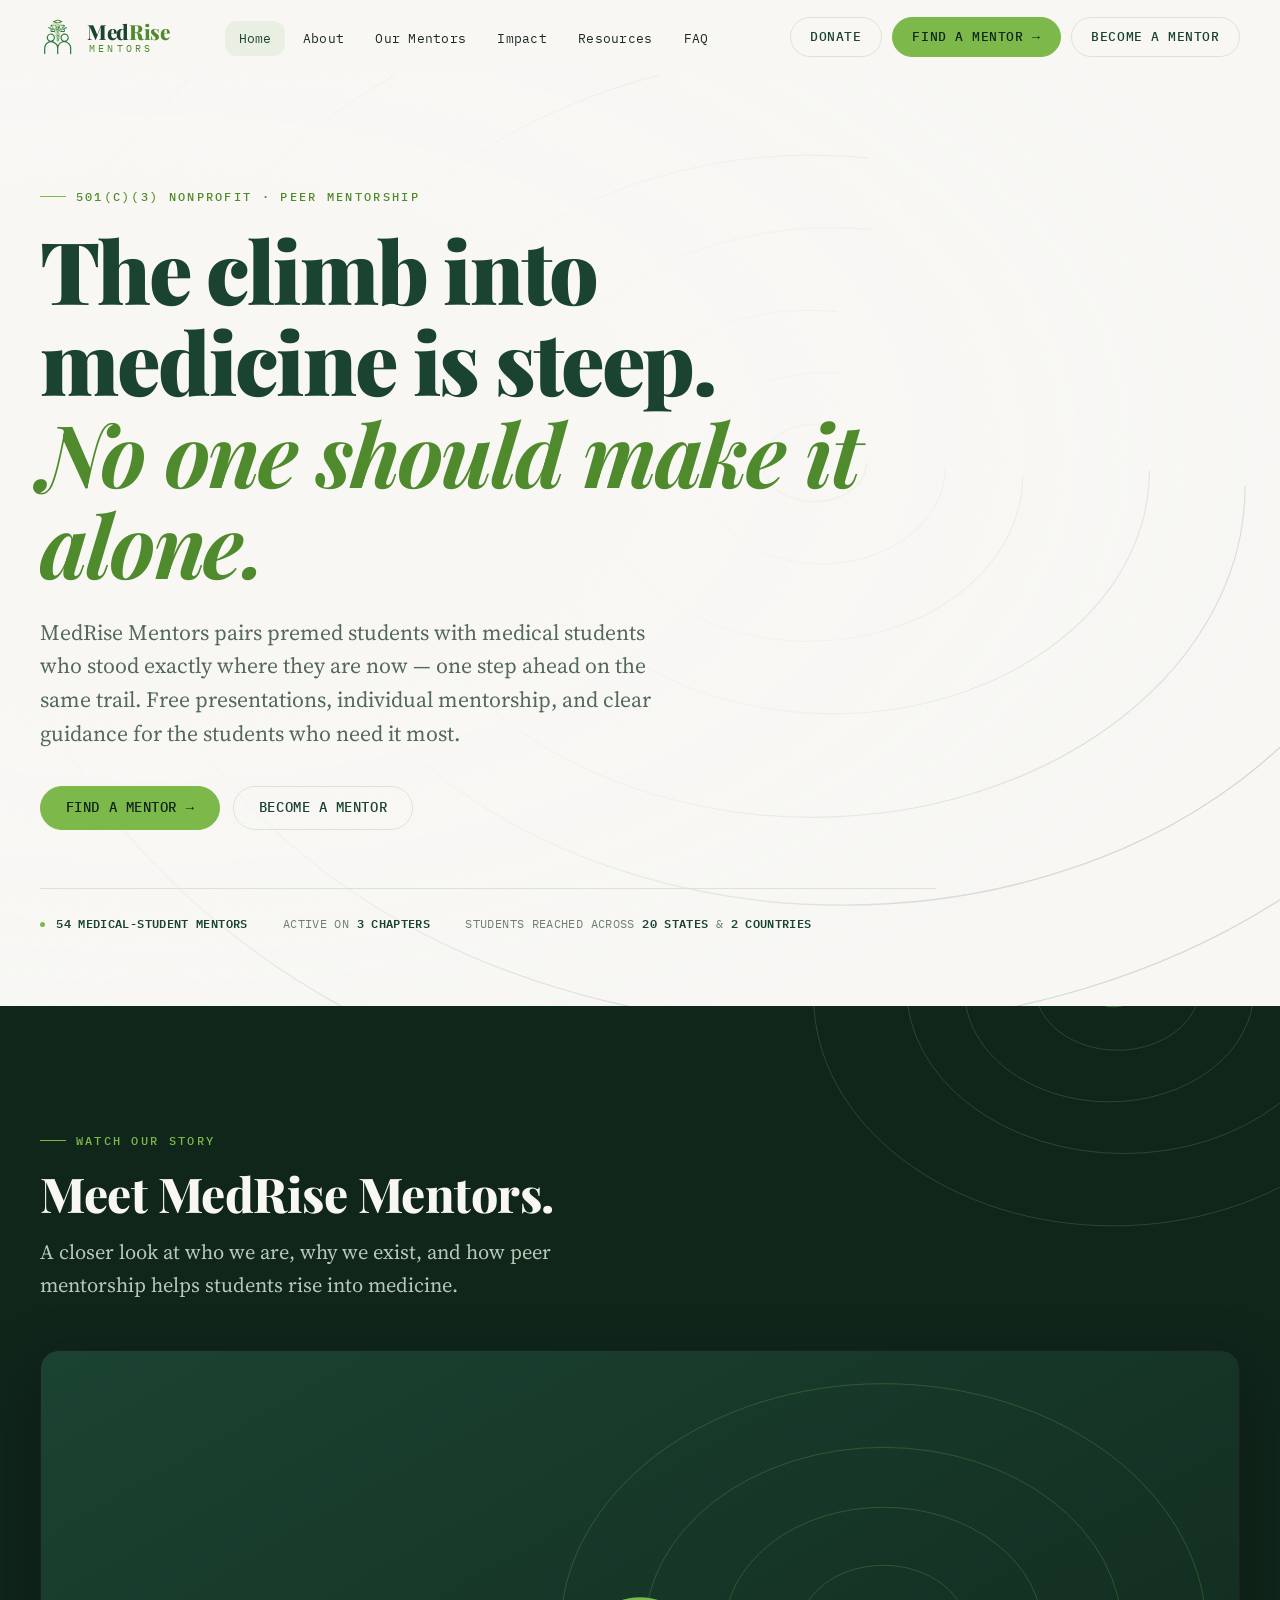
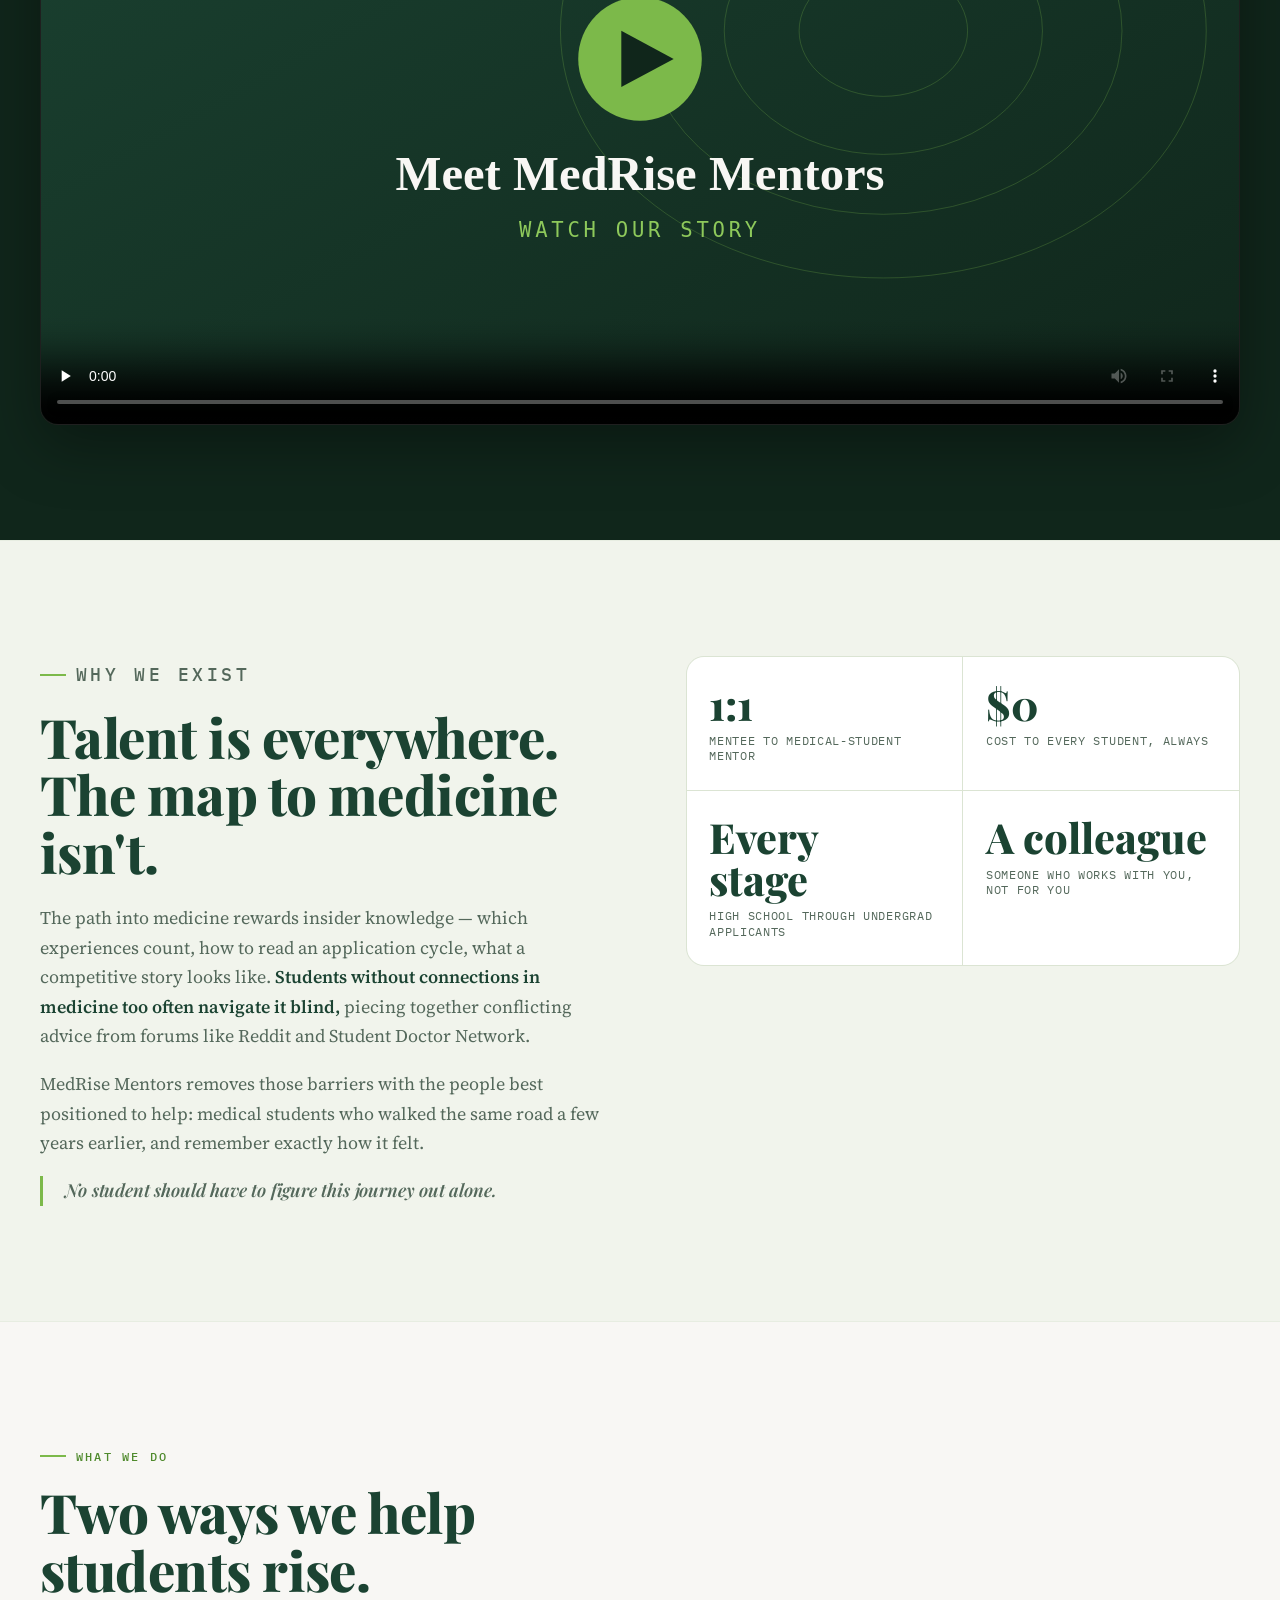
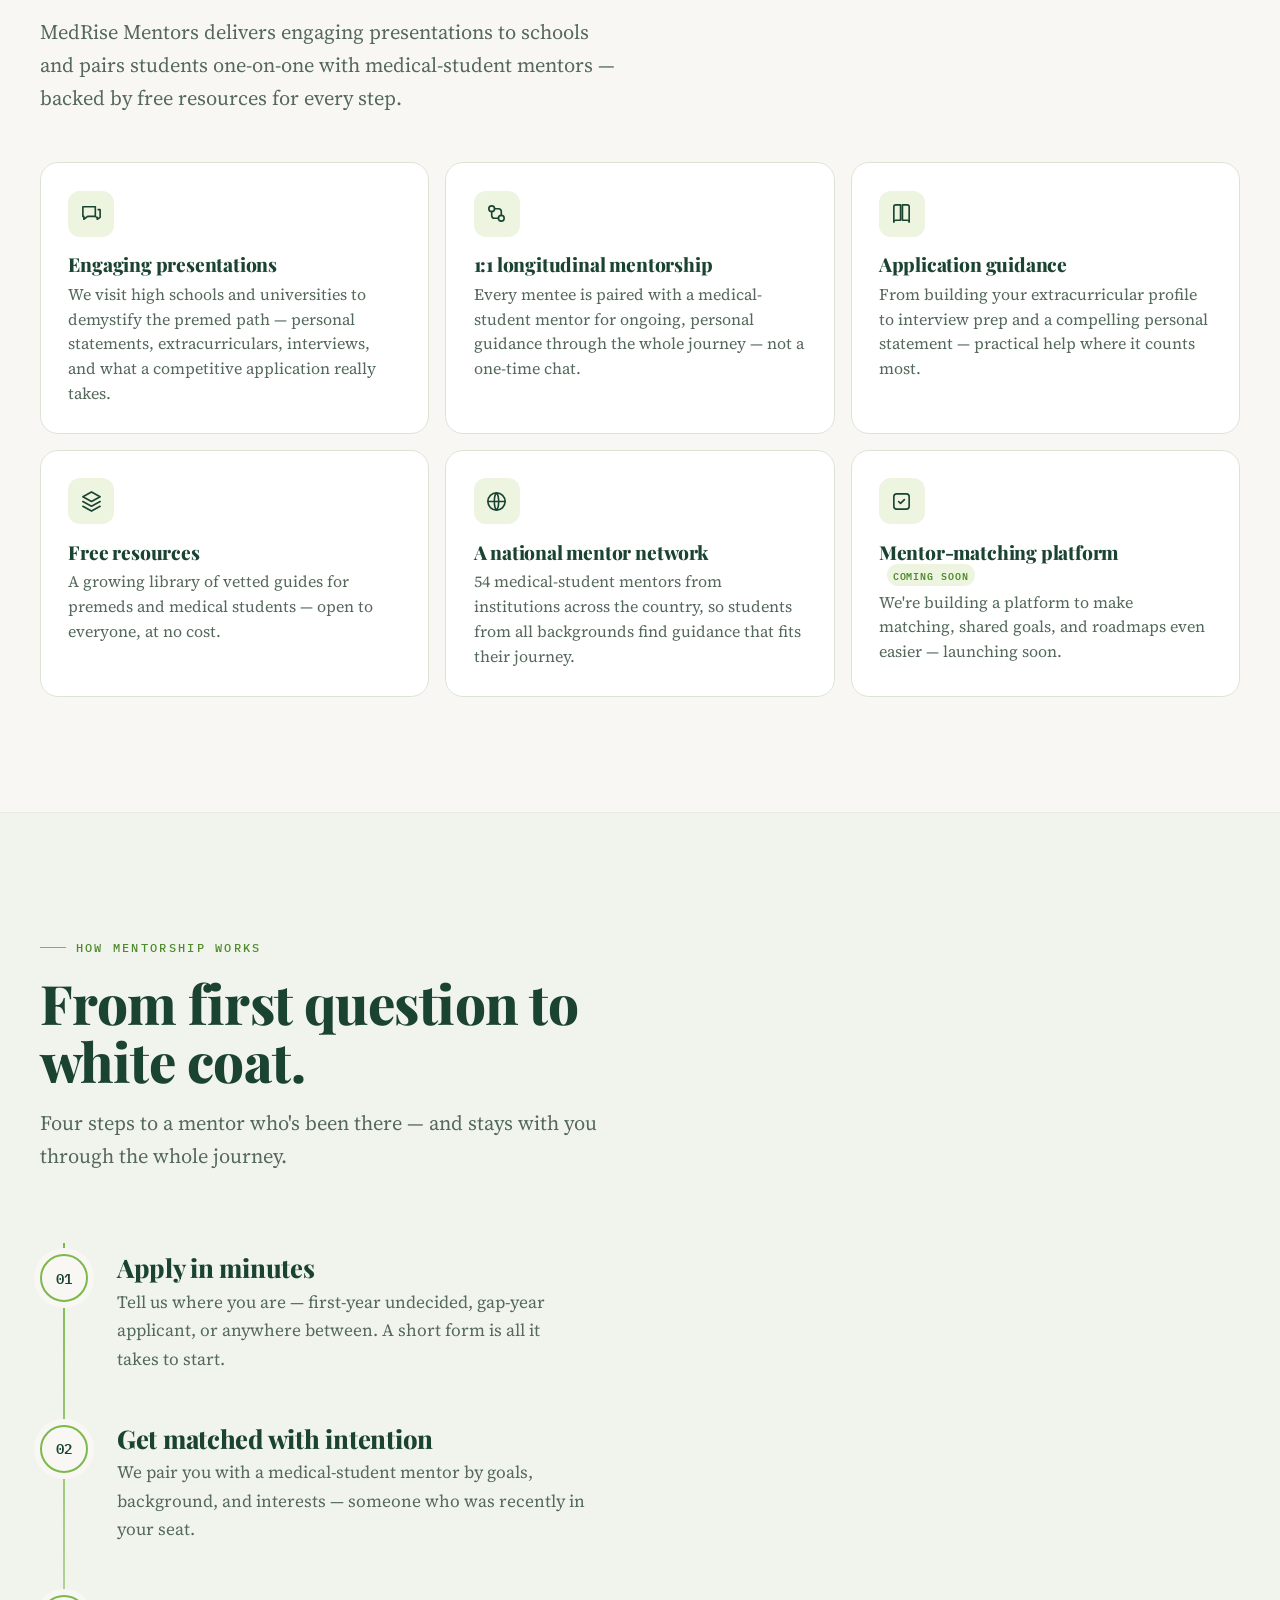
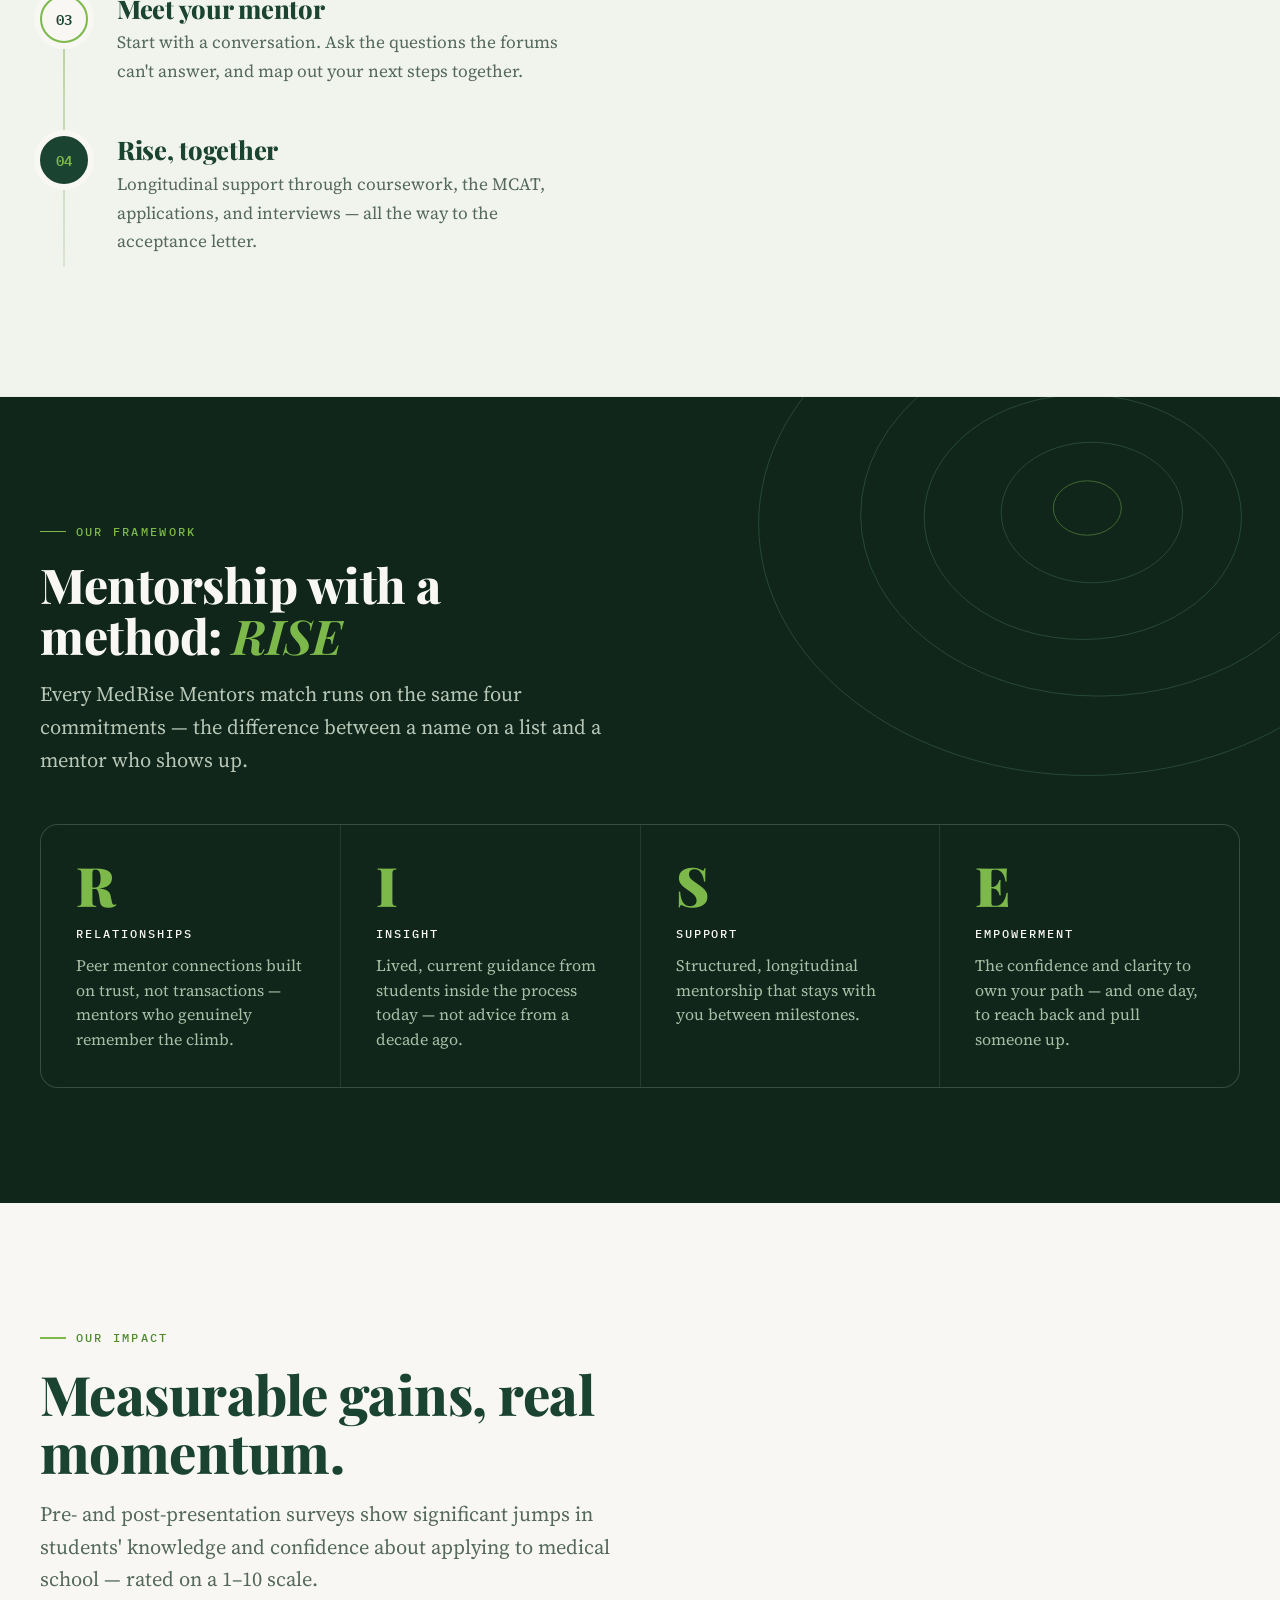
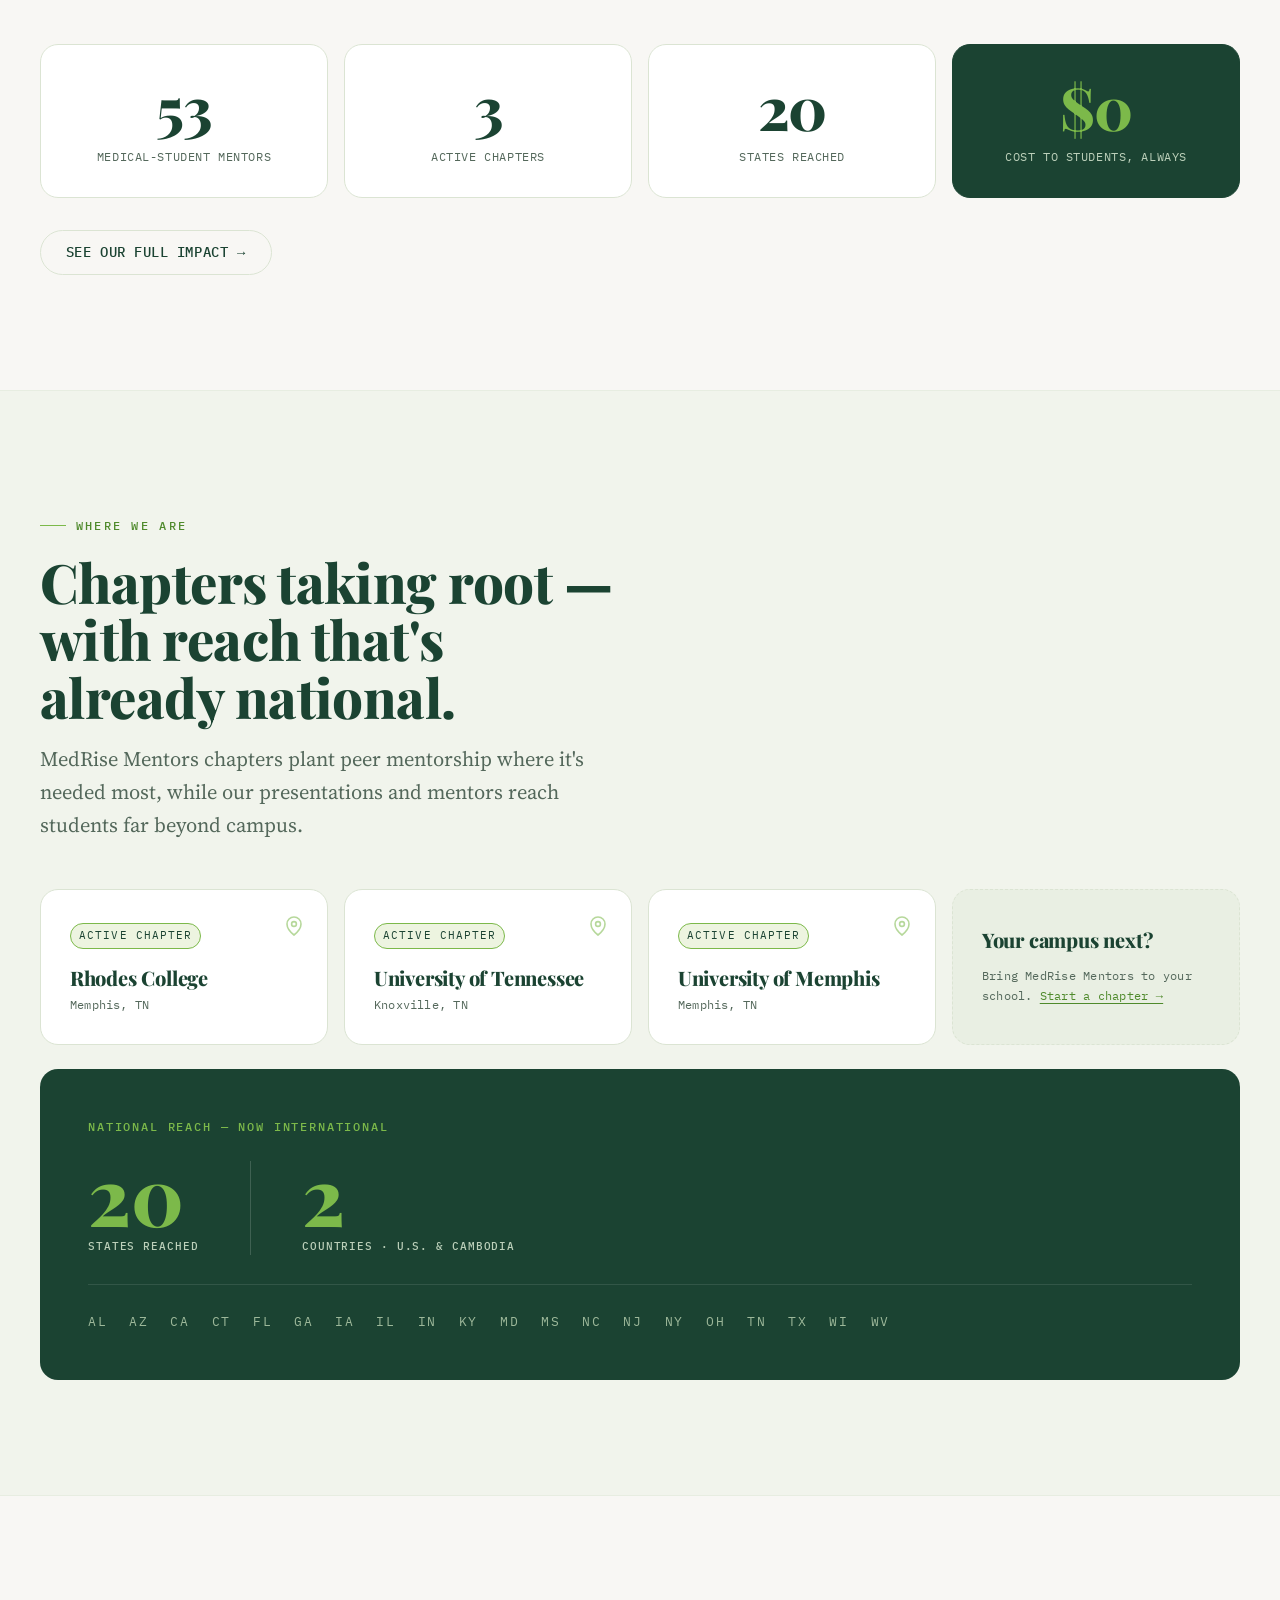
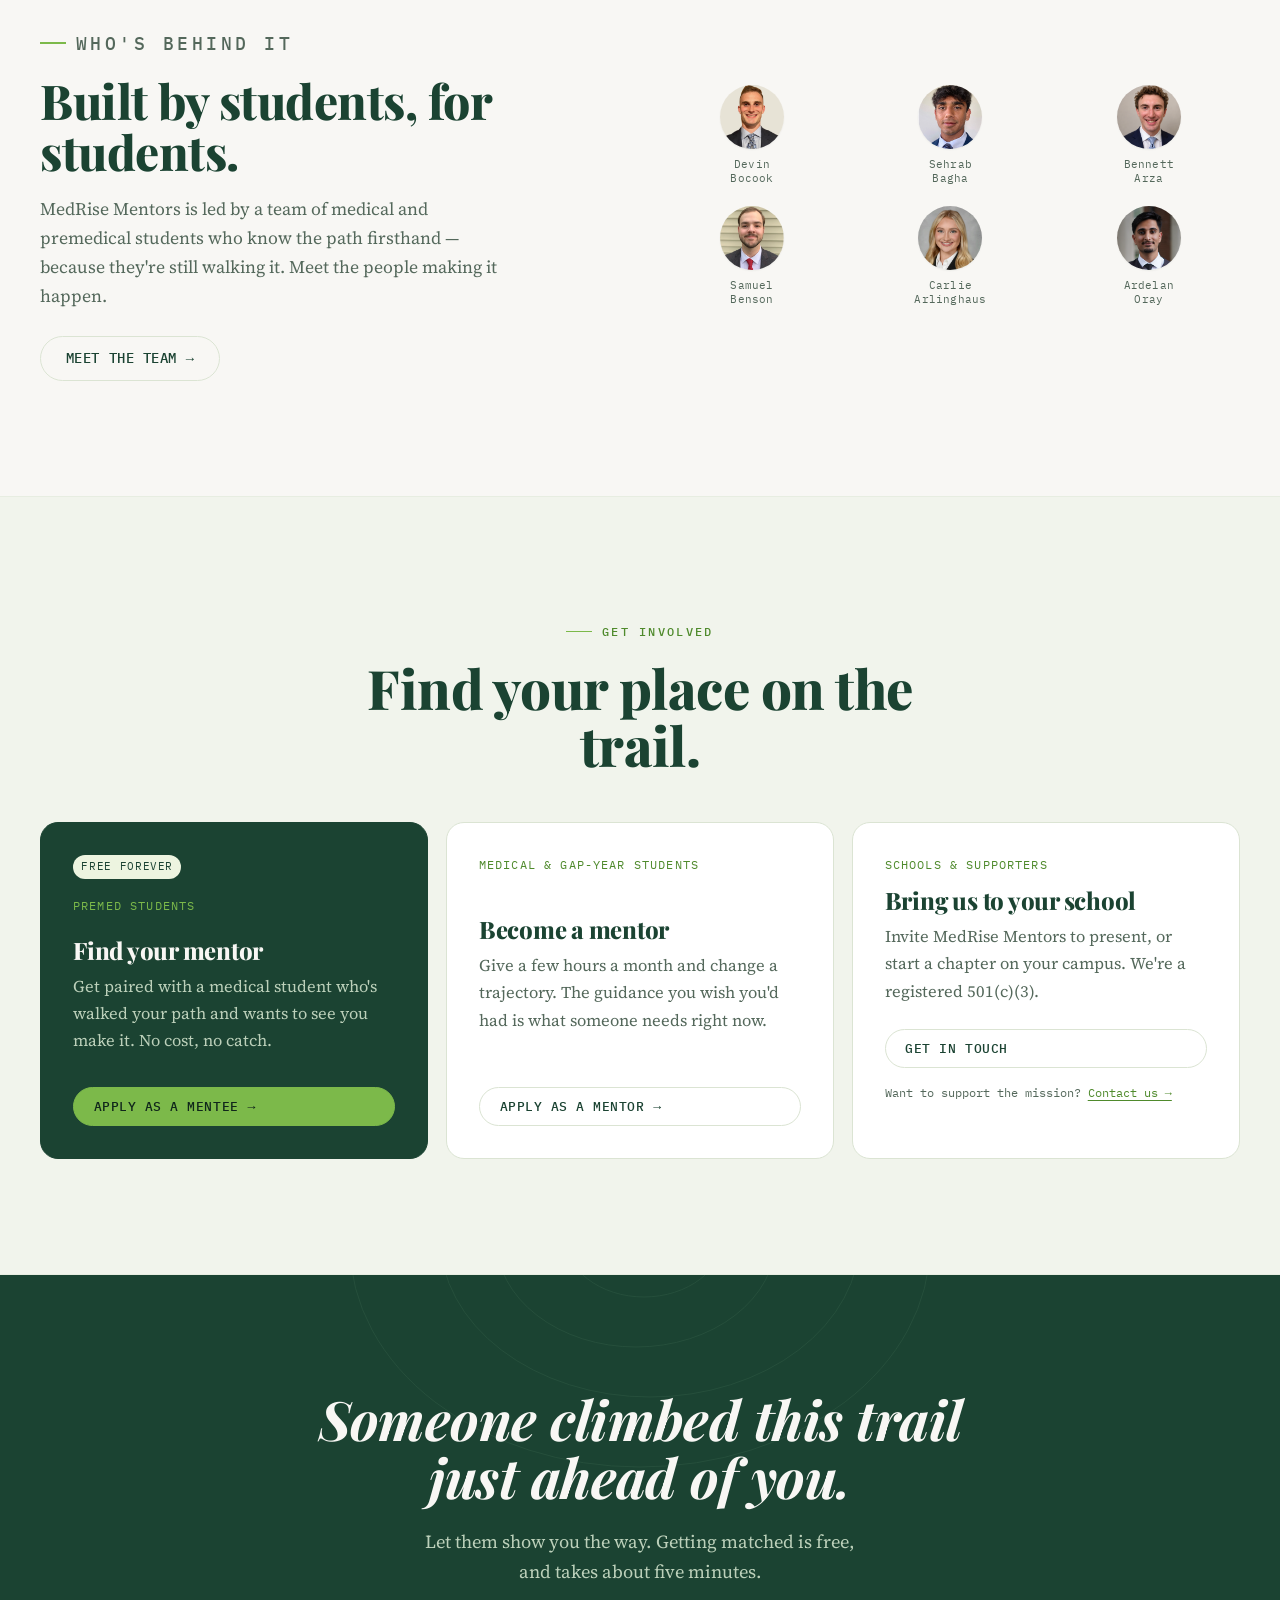
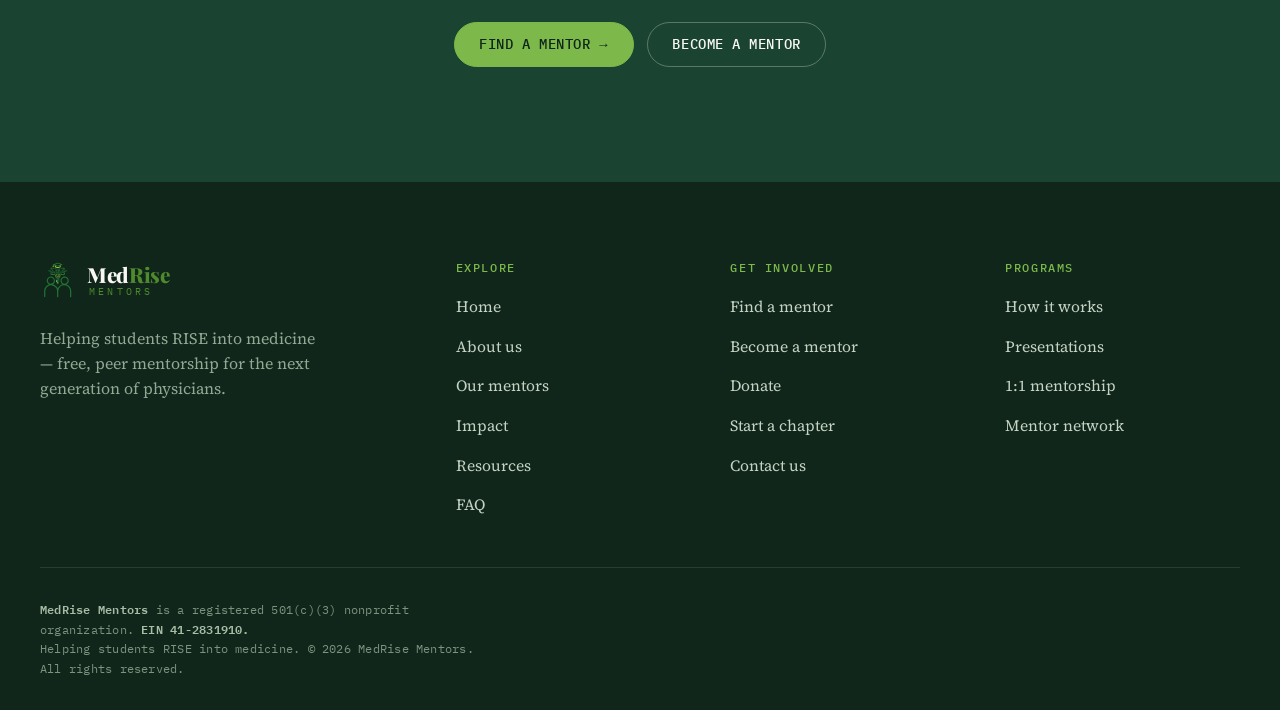
==== index.html @ 49e9b29a "Add branded page-transition veil across all pages A paper veil with the MedRise logo covers the scre" ====
<!DOCTYPE html>
<html lang="en" class="no-js">
<head>
<!-- Google tag (gtag.js) -->
<script async src="https://www.googletagmanager.com/gtag/js?id=G-FRKZXPWT01"></script>
<script>
  window.dataLayer = window.dataLayer || [];
  function gtag(){dataLayer.push(arguments);}
  gtag('js', new Date());

  gtag('config', 'G-FRKZXPWT01');
</script>
<meta charset="UTF-8">
<meta name="viewport" content="width=device-width, initial-scale=1.0">
<link rel="icon" href="/favicon-v2.svg" type="image/svg+xml">
<link rel="icon" href="/favicon-96x96-v2.png" sizes="96x96" type="image/png">
<link rel="icon" href="/favicon-32x32-v2.png" sizes="32x32" type="image/png">
<link rel="apple-touch-icon" href="/apple-touch-icon-v2.png">
<title>MedRise Mentors — Peer mentorship for future physicians</title>
<meta name="description" content="MedRise Mentors is a 501(c)(3) nonprofit pairing premed students with medical-student mentors. Free presentations, individual mentorship, and clear guidance on the path to medicine.">
<link rel="canonical" href="https://medrisementors.org/">
<meta property="og:type" content="website">
<meta property="og:site_name" content="MedRise Mentors">
<meta property="og:title" content="MedRise Mentors — Peer mentorship for future physicians">
<meta property="og:description" content="MedRise Mentors is a 501(c)(3) nonprofit pairing premed students with medical-student mentors. Free presentations, individual mentorship, and clear guidance on the path to medicine.">
<meta property="og:url" content="https://medrisementors.org/">
<meta property="og:locale" content="en_US">
<meta name="twitter:card" content="summary">
<meta name="twitter:title" content="MedRise Mentors — Peer mentorship for future physicians">
<meta name="twitter:description" content="MedRise Mentors is a 501(c)(3) nonprofit pairing premed students with medical-student mentors. Free presentations, individual mentorship, and clear guidance on the path to medicine.">
<script type="application/ld+json">
{"@context":"https://schema.org","@type":"NGO","name":"MedRise Mentors","url":"https://medrisementors.org/","logo":"https://medrisementors.org/assets/logo.png","description":"MedRise Mentors is a 501(c)(3) nonprofit pairing premed students with medical-student mentors through free presentations and one-on-one mentorship.","email":"medrmentors@gmail.com","nonprofitStatus":"https://schema.org/Nonprofit501c3","areaServed":"US"}
</script>

<script>document.documentElement.classList.remove('no-js');document.documentElement.classList.add('js');</script>
<script>/* Pre-paint, no flash: show the brand veil when arriving via a page transition,
   otherwise play the one-per-session intro. Never under reduced motion. */
(function(){try{var r=document.documentElement,reduce=matchMedia('(prefers-reduced-motion: reduce)').matches,nav=sessionStorage.getItem('ptNav');
if(nav&&!reduce){r.classList.add('bv-instant','bv-show');setTimeout(function(){r.classList.remove('bv-instant','bv-show');},1600);}
if(!reduce&&!nav&&!sessionStorage.getItem('mrIntroSeen')){r.classList.add('intro-on');sessionStorage.setItem('mrIntroSeen','1');}}catch(e){}})();</script>
<link rel="preload" as="font" type="font/woff2" href="/assets/fonts/playfair-normal-latin.woff2" crossorigin><link rel="preload" as="font" type="font/woff2" href="/assets/fonts/sourceserif-normal-latin.woff2" crossorigin><style>@font-face{font-family:'Playfair Display';font-style:normal;font-weight:500 900;font-display:swap;src:url(/assets/fonts/playfair-normal-latin.woff2) format('woff2');unicode-range:U+0000-00FF,U+0131,U+0152-0153,U+02BB-02BC,U+02C6,U+02DA,U+02DC,U+0304,U+0308,U+0329,U+2000-206F,U+2074,U+20AC,U+2122,U+2191,U+2193,U+2212,U+2215,U+FEFF,U+FFFD}@font-face{font-family:'Playfair Display';font-style:normal;font-weight:500 900;font-display:swap;src:url(/assets/fonts/playfair-normal-latin-ext.woff2) format('woff2');unicode-range:U+0100-02BA,U+02BD-02C5,U+02C7-02CC,U+02CE-02D7,U+02DD-02FF,U+0304,U+0308,U+0329,U+1D00-1DBF,U+1E00-1E9F,U+1EF2-1EFF,U+2020,U+20A0-20AB,U+20AD-20C0,U+2113,U+2C60-2C7F,U+A720-A7FF}@font-face{font-family:'Playfair Display';font-style:italic;font-weight:500 700;font-display:swap;src:url(/assets/fonts/playfair-italic-latin.woff2) format('woff2');unicode-range:U+0000-00FF,U+0131,U+0152-0153,U+02BB-02BC,U+02C6,U+02DA,U+02DC,U+0304,U+0308,U+0329,U+2000-206F,U+2074,U+20AC,U+2122,U+2191,U+2193,U+2212,U+2215,U+FEFF,U+FFFD}@font-face{font-family:'Playfair Display';font-style:italic;font-weight:500 700;font-display:swap;src:url(/assets/fonts/playfair-italic-latin-ext.woff2) format('woff2');unicode-range:U+0100-02BA,U+02BD-02C5,U+02C7-02CC,U+02CE-02D7,U+02DD-02FF,U+0304,U+0308,U+0329,U+1D00-1DBF,U+1E00-1E9F,U+1EF2-1EFF,U+2020,U+20A0-20AB,U+20AD-20C0,U+2113,U+2C60-2C7F,U+A720-A7FF}@font-face{font-family:'Source Serif 4';font-style:normal;font-weight:300 700;font-display:swap;src:url(/assets/fonts/sourceserif-normal-latin.woff2) format('woff2');unicode-range:U+0000-00FF,U+0131,U+0152-0153,U+02BB-02BC,U+02C6,U+02DA,U+02DC,U+0304,U+0308,U+0329,U+2000-206F,U+2074,U+20AC,U+2122,U+2191,U+2193,U+2212,U+2215,U+FEFF,U+FFFD}@font-face{font-family:'Source Serif 4';font-style:normal;font-weight:300 700;font-display:swap;src:url(/assets/fonts/sourceserif-normal-latin-ext.woff2) format('woff2');unicode-range:U+0100-02BA,U+02BD-02C5,U+02C7-02CC,U+02CE-02D7,U+02DD-02FF,U+0304,U+0308,U+0329,U+1D00-1DBF,U+1E00-1E9F,U+1EF2-1EFF,U+2020,U+20A0-20AB,U+20AD-20C0,U+2113,U+2C60-2C7F,U+A720-A7FF}@font-face{font-family:'Source Serif 4';font-style:italic;font-weight:400;font-display:swap;src:url(/assets/fonts/sourceserif-italic-latin.woff2) format('woff2');unicode-range:U+0000-00FF,U+0131,U+0152-0153,U+02BB-02BC,U+02C6,U+02DA,U+02DC,U+0304,U+0308,U+0329,U+2000-206F,U+2074,U+20AC,U+2122,U+2191,U+2193,U+2212,U+2215,U+FEFF,U+FFFD}@font-face{font-family:'Source Serif 4';font-style:italic;font-weight:400;font-display:swap;src:url(/assets/fonts/sourceserif-italic-latin-ext.woff2) format('woff2');unicode-range:U+0100-02BA,U+02BD-02C5,U+02C7-02CC,U+02CE-02D7,U+02DD-02FF,U+0304,U+0308,U+0329,U+1D00-1DBF,U+1E00-1E9F,U+1EF2-1EFF,U+2020,U+20A0-20AB,U+20AD-20C0,U+2113,U+2C60-2C7F,U+A720-A7FF}@font-face{font-family:'IBM Plex Mono';font-style:normal;font-weight:400;font-display:swap;src:url(/assets/fonts/ibmplexmono-400-normal-latin.woff2) format('woff2');unicode-range:U+0000-00FF,U+0131,U+0152-0153,U+02BB-02BC,U+02C6,U+02DA,U+02DC,U+0304,U+0308,U+0329,U+2000-206F,U+2074,U+20AC,U+2122,U+2191,U+2193,U+2212,U+2215,U+FEFF,U+FFFD}@font-face{font-family:'IBM Plex Mono';font-style:normal;font-weight:400;font-display:swap;src:url(/assets/fonts/ibmplexmono-400-normal-latin-ext.woff2) format('woff2');unicode-range:U+0100-02BA,U+02BD-02C5,U+02C7-02CC,U+02CE-02D7,U+02DD-02FF,U+0304,U+0308,U+0329,U+1D00-1DBF,U+1E00-1E9F,U+1EF2-1EFF,U+2020,U+20A0-20AB,U+20AD-20C0,U+2113,U+2C60-2C7F,U+A720-A7FF}@font-face{font-family:'IBM Plex Mono';font-style:normal;font-weight:500;font-display:swap;src:url(/assets/fonts/ibmplexmono-500-normal-latin.woff2) format('woff2');unicode-range:U+0000-00FF,U+0131,U+0152-0153,U+02BB-02BC,U+02C6,U+02DA,U+02DC,U+0304,U+0308,U+0329,U+2000-206F,U+2074,U+20AC,U+2122,U+2191,U+2193,U+2212,U+2215,U+FEFF,U+FFFD}@font-face{font-family:'IBM Plex Mono';font-style:normal;font-weight:500;font-display:swap;src:url(/assets/fonts/ibmplexmono-500-normal-latin-ext.woff2) format('woff2');unicode-range:U+0100-02BA,U+02BD-02C5,U+02C7-02CC,U+02CE-02D7,U+02DD-02FF,U+0304,U+0308,U+0329,U+1D00-1DBF,U+1E00-1E9F,U+1EF2-1EFF,U+2020,U+20A0-20AB,U+20AD-20C0,U+2113,U+2C60-2C7F,U+A720-A7FF}@font-face{font-family:'IBM Plex Mono';font-style:normal;font-weight:600;font-display:swap;src:url(/assets/fonts/ibmplexmono-600-normal-latin.woff2) format('woff2');unicode-range:U+0000-00FF,U+0131,U+0152-0153,U+02BB-02BC,U+02C6,U+02DA,U+02DC,U+0304,U+0308,U+0329,U+2000-206F,U+2074,U+20AC,U+2122,U+2191,U+2193,U+2212,U+2215,U+FEFF,U+FFFD}@font-face{font-family:'IBM Plex Mono';font-style:normal;font-weight:600;font-display:swap;src:url(/assets/fonts/ibmplexmono-600-normal-latin-ext.woff2) format('woff2');unicode-range:U+0100-02BA,U+02BD-02C5,U+02C7-02CC,U+02CE-02D7,U+02DD-02FF,U+0304,U+0308,U+0329,U+1D00-1DBF,U+1E00-1E9F,U+1EF2-1EFF,U+2020,U+20A0-20AB,U+20AD-20C0,U+2113,U+2C60-2C7F,U+A720-A7FF}</style>
<style>
:root{
  --paper:#f8f7f4;--paper-card:#ffffff;--sage:#e9efe3;--sage-2:#f1f4ec;
  --line:#dbe4d3;--line-soft:#e7ede1;
  --forest:#1b4332;--forest-2:#245239;--forest-deep:#10261b;
  --ink:#1c2a22;--muted:#54685b;--muted-2:#6f8071;
  --lime:#7cb94a;--lime-deep:#4f8a2c;--lime-wash:#edf4e0;
  --r:18px;--r-sm:12px;--r-pill:999px;
  --sh-1:0 1px 2px rgba(16,38,27,.05);
  --sh-2:0 2px 8px rgba(16,38,27,.05),0 14px 40px rgba(16,38,27,.06);
  --maxw:1200px;--ease:cubic-bezier(.2,.7,.2,1);
}
*,*::before,*::after{box-sizing:border-box}
html{-webkit-text-size-adjust:100%}
@media (prefers-reduced-motion:no-preference){html{scroll-behavior:smooth}}
body{margin:0;background:var(--paper);color:var(--ink);font-family:"Source Serif 4",Georgia,serif;
  font-size:1.08rem;line-height:1.65;font-optical-sizing:auto;-webkit-font-smoothing:antialiased;text-rendering:optimizeLegibility}
img{max-width:100%;display:block}
a{color:inherit;text-decoration:none}
::selection{background:var(--lime);color:var(--forest-deep)}
h1,h2,h3,h4{font-family:"Playfair Display",Georgia,serif;color:var(--forest);line-height:1.06;margin:0;font-weight:800;letter-spacing:-.01em}
p{margin:0}
:where(section,footer)[id]{scroll-margin-top:88px}

.wrap{width:min(var(--maxw),100% - 2.5rem);margin-inline:auto}
.section{padding-block:clamp(4.5rem,9vw,7.5rem);position:relative}
.eyebrow{font-family:"IBM Plex Mono",monospace;font-size:.72rem;letter-spacing:.2em;text-transform:uppercase;
  color:var(--lime-deep);font-weight:500;display:inline-flex;align-items:center;gap:.6rem;margin:0 0 1.1rem}
.eyebrow::before{content:"";width:26px;height:1.5px;background:var(--lime);display:inline-block}
.eyebrow.center{justify-content:center}
.h-lg{font-size:clamp(2rem,4.4vw,3.4rem)}
.lede{font-size:clamp(1.1rem,1.6vw,1.32rem);color:var(--muted);max-width:60ch;line-height:1.6}
.center{text-align:center}
.section-head{max-width:64ch}
.section-head.center{margin-inline:auto}

.btn{--btnbg:var(--forest);--btnfg:#fff;--btnbd:var(--forest);display:inline-flex;align-items:center;gap:.55rem;
  font-family:"IBM Plex Mono",monospace;font-size:.82rem;font-weight:500;letter-spacing:.04em;text-transform:uppercase;
  padding:.92em 1.5em;border-radius:var(--r-pill);background:var(--btnbg);color:var(--btnfg);border:1.5px solid var(--btnbd);
  cursor:pointer;transition:transform .25s var(--ease),box-shadow .25s var(--ease),background .2s,color .2s,border-color .2s;line-height:1}
.btn:hover{transform:translateY(-2px);box-shadow:var(--sh-2)}
.btn:active{transform:translateY(0)}
.btn .arw{transition:transform .25s var(--ease)}
.btn:hover .arw{transform:translate(3px)}
.btn-primary{--btnbg:var(--lime);--btnfg:var(--forest-deep);--btnbd:var(--lime)}
.btn-primary:hover{--btnbg:#8ec95b}
.btn-ghost{--btnbg:transparent;--btnfg:var(--forest);--btnbd:var(--line)}
.btn-ghost:hover{--btnbd:var(--forest)}
.btn-on-dark{--btnbg:transparent;--btnfg:var(--paper);--btnbd:rgba(255,255,255,.28)}
.btn-on-dark:hover{--btnbd:var(--lime);--btnfg:var(--lime)}
.btn-lg{font-size:.86rem;padding:1.05em 1.8em}
:focus-visible{outline:2.5px solid var(--lime-deep);outline-offset:3px;border-radius:4px}

/* header */
.header{position:sticky;top:0;z-index:60;transition:background .3s,box-shadow .3s,border-color .3s;border-bottom:1px solid transparent}
.header.scrolled{background:rgba(248,247,244,.82);backdrop-filter:blur(12px) saturate(1.2);-webkit-backdrop-filter:blur(12px) saturate(1.2);border-bottom-color:var(--line)}
.nav{display:flex;align-items:center;justify-content:space-between;height:74px;gap:1.5rem}
.brand{display:inline-flex;align-items:center;gap:.7rem;flex-shrink:0}
.brand .mark{width:36px;height:36px;flex-shrink:0}
.brand-text{display:flex;flex-direction:column;line-height:1}
.brand .name{font-family:"Playfair Display",serif;font-weight:800;font-size:1.3rem;color:var(--forest);letter-spacing:-.02em}
.brand .name .nm-rise{color:var(--lime-deep)}
.brand .sub{font-family:"IBM Plex Mono",monospace;font-size:.6rem;letter-spacing:.34em;text-transform:uppercase;color:var(--lime-deep);margin-top:.15rem;padding-left:.1rem}
.nav-links{display:flex;align-items:center;gap:.25rem;list-style:none;margin:0;padding:0}
.nav-links a{font-family:"IBM Plex Mono",monospace;font-size:.8rem;letter-spacing:.02em;color:var(--ink);padding:.55rem .85rem;border-radius:var(--r-sm);transition:color .2s,background .2s}
.nav-links a:hover{color:var(--forest);background:var(--sage)}
.nav-links a.active{color:var(--forest);background:var(--sage)}
.nav-cta{display:flex;align-items:center;gap:.6rem}
.nav-toggle{display:none;width:44px;height:44px;border:1px solid var(--line);border-radius:var(--r-sm);background:var(--paper-card);cursor:pointer;padding:0;place-items:center}
.nav-toggle span,.nav-toggle span::before,.nav-toggle span::after{content:"";display:block;width:19px;height:2px;background:var(--forest);border-radius:2px;transition:transform .3s var(--ease),opacity .2s}
.nav-toggle span{position:relative}
.nav-toggle span::before{position:absolute;top:-6px}
.nav-toggle span::after{position:absolute;top:6px}
.nav-toggle[aria-expanded="true"] span{background:transparent}
.nav-toggle[aria-expanded="true"] span::before{transform:translateY(6px) rotate(45deg)}
.nav-toggle[aria-expanded="true"] span::after{transform:translateY(-6px) rotate(-45deg)}
@media (min-width:941px){.nav-links .btn{display:none}}
@media (max-width:940px){
  .nav-toggle{display:grid}
  .nav-cta .btn:not(.nav-toggle){display:none}
  .nav-links{position:absolute;top:74px;left:0;right:0;flex-direction:column;align-items:stretch;gap:.15rem;
    background:rgba(248,247,244,.98);backdrop-filter:blur(12px);border-bottom:1px solid var(--line);box-shadow:var(--sh-2);
    padding:.8rem max(1.25rem,calc((100vw - var(--maxw))/2 + 1.25rem)) 1.3rem;
    transform:translateY(-8px);opacity:0;pointer-events:none;transition:transform .3s var(--ease),opacity .25s}
  .nav-links.open{transform:none;opacity:1;pointer-events:auto}
  .nav-links a{padding:.85rem .6rem;font-size:.9rem;border-bottom:1px solid var(--line-soft)}
  .nav-links li:last-child a{border-bottom:0}
  .nav-links .btn{margin-top:.7rem;justify-content:center}
}

/* reveal */
.js .reveal{opacity:0;transform:translateY(22px);transition:opacity .7s var(--ease),transform .7s var(--ease)}
.js .reveal.in{opacity:1;transform:none}
.js .reveal[data-d="1"]{transition-delay:.08s}
.js .reveal[data-d="2"]{transition-delay:.16s}
.js .reveal[data-d="3"]{transition-delay:.24s}
.js .reveal[data-d="4"]{transition-delay:.32s}

/* contours */
.contours,.contours2{position:absolute;pointer-events:none}
.contours ellipse{fill:none;stroke:var(--forest);stroke-width:1.25;vector-effect:non-scaling-stroke;opacity:.16}
.contours .peak{stroke:var(--lime);opacity:.5;stroke-width:1.5}
@media (prefers-reduced-motion:no-preference){
  .js .contours ellipse{stroke-dasharray:1;stroke-dashoffset:1;animation:draw 1.6s var(--ease) forwards}
  .js .contours ellipse:nth-child(1){animation-delay:.15s}
  .js .contours ellipse:nth-child(2){animation-delay:.28s}
  .js .contours ellipse:nth-child(3){animation-delay:.41s}
  .js .contours ellipse:nth-child(4){animation-delay:.54s}
  .js .contours ellipse:nth-child(5){animation-delay:.67s}
  .js .contours ellipse:nth-child(6){animation-delay:.80s}
  .js .contours ellipse:nth-child(7){animation-delay:.93s}
  .js .contours ellipse:nth-child(8){animation-delay:1.06s}
}
@keyframes draw{to{stroke-dashoffset:0}}
.contours2 ellipse{fill:none;stroke:#3f6b52;stroke-width:1;vector-effect:non-scaling-stroke;opacity:.5}
.contours2 .peak{stroke:var(--lime);opacity:.45}

/* hero (home) */
.hero{position:relative;overflow:hidden;isolation:isolate;padding-block:clamp(3.5rem,8vw,6.5rem) clamp(3rem,6vw,4.5rem)}
.hero .contours{inset:0;z-index:-2;width:100%;height:100%}
.hero::after{content:"";position:absolute;inset:0;z-index:-1;background:radial-gradient(120% 90% at 12% 40%,var(--paper) 30%,rgba(248,247,244,.72) 55%,rgba(248,247,244,0) 78%)}
.hero-inner{max-width:56rem}
.hero h1{font-size:clamp(2.6rem,7vw,5.4rem);font-weight:900;letter-spacing:-.025em;max-width:18ch}
.hero h1 .ital{font-style:italic;font-weight:700;color:var(--lime-deep)}
.hero .sub{font-size:clamp(1.1rem,1.7vw,1.38rem);color:var(--muted);max-width:56ch;margin-top:1.6rem;line-height:1.55}
.hero-actions{display:flex;flex-wrap:wrap;gap:.8rem;margin-top:2.2rem}
.trust{margin-top:clamp(2.6rem,6vw,3.6rem);padding-top:1.5rem;border-top:1px solid var(--line);display:flex;flex-wrap:wrap;gap:.6rem 2.2rem;align-items:center;
  font-family:"IBM Plex Mono",monospace;font-size:.76rem;letter-spacing:.03em;color:var(--muted-2);text-transform:uppercase}
.trust b{color:var(--forest);font-weight:600}
.trust .dot{width:5px;height:5px;border-radius:50%;background:var(--lime);display:inline-block;margin-right:.7rem;vertical-align:middle}

/* page hero (subpages) */
.page-hero{position:relative;overflow:hidden;isolation:isolate;padding-block:clamp(3.5rem,7vw,5rem) clamp(2.5rem,5vw,3.5rem);background:var(--sage-2);border-bottom:1px solid var(--line-soft)}
.page-hero .contours2{right:-6%;top:-40%;width:min(560px,60%);z-index:0}
.page-hero .contours2 ellipse{stroke:#c3d2b8;opacity:.5}
.page-hero .contours2 .peak{stroke:var(--lime);opacity:.4}
.page-hero .wrap{position:relative;z-index:1}
.page-hero h1{font-size:clamp(2.3rem,5.2vw,4rem);font-weight:900;letter-spacing:-.02em;max-width:20ch}
.page-hero .lede{margin-top:1.2rem}

/* generic surfaces */
.tint{background:var(--sage-2);border-block:1px solid var(--line-soft)}
.mission-grid{display:grid;grid-template-columns:1fr;gap:clamp(2rem,5vw,4rem);align-items:start}
@media (min-width:880px){.mission-grid{grid-template-columns:1.05fr 1fr}}
.mission-body p+p{margin-top:1.15rem}
.mission-body p{color:var(--muted);font-size:1.12rem}
.mission-body strong{color:var(--forest);font-weight:600}
.pullnote{border-left:3px solid var(--lime);padding:.2rem 0 .2rem 1.4rem;margin-top:.4rem;font-family:"Playfair Display",serif;font-style:italic;
  font-size:clamp(1.3rem,2.4vw,1.9rem);color:var(--forest);line-height:1.28;font-weight:600;letter-spacing:-.01em}
.mini-stats{display:grid;grid-template-columns:1fr 1fr;gap:1px;background:var(--line);border:1px solid var(--line);border-radius:var(--r);overflow:hidden}
.mini-stats .cell{background:var(--paper-card);padding:1.6rem 1.4rem}
.mini-stats .num{font-family:"Playfair Display",serif;font-weight:800;font-size:clamp(1.9rem,3.6vw,2.6rem);color:var(--forest);line-height:1}
.mini-stats .lbl{font-family:"IBM Plex Mono",monospace;font-size:.72rem;letter-spacing:.06em;text-transform:uppercase;color:var(--muted);margin-top:.55rem;line-height:1.35}

/* what we do */
.do-grid{display:flex;flex-wrap:wrap;justify-content:center;gap:1rem;margin-top:clamp(2.2rem,4.5vw,3rem)}.do-grid .feat{flex:1 1 250px}@media(min-width:1024px){.do-grid .feat{flex:0 1 calc(33.333% - .67rem)}}
.feat{background:var(--paper-card);border:1px solid var(--line);border-radius:var(--r);padding:1.7rem;transition:transform .3s var(--ease),box-shadow .3s var(--ease),border-color .3s}
.feat:hover{transform:translateY(-4px);box-shadow:var(--sh-2)}
.feat .ico{width:46px;height:46px;border-radius:12px;background:var(--lime-wash);display:grid;place-items:center;margin-bottom:1.1rem;color:var(--forest)}
.feat .ico svg{width:23px;height:23px;stroke:currentColor;stroke-width:1.7;fill:none;stroke-linecap:round;stroke-linejoin:round}
.feat h3{font-size:1.2rem;margin-bottom:.45rem}
.feat p{color:var(--muted);font-size:1rem;line-height:1.55}
.feat .soon{font-family:"IBM Plex Mono",monospace;font-size:.6rem;letter-spacing:.1em;text-transform:uppercase;color:var(--lime-deep);background:var(--lime-wash);padding:.2em .6em;border-radius:var(--r-pill);margin-left:.5rem;white-space:nowrap}

/* steps */
.steps{position:relative;max-width:820px;margin-top:clamp(2.5rem,5vw,3.5rem)}
.steps::before{content:"";position:absolute;left:23px;top:14px;bottom:14px;width:2px;background:linear-gradient(var(--lime),var(--line))}
.step{position:relative;display:grid;grid-template-columns:48px 1fr;gap:clamp(1rem,3vw,1.8rem);padding-block:clamp(1.1rem,2.5vw,1.6rem)}
.step .node{width:48px;height:48px;border-radius:50%;background:var(--paper);border:2px solid var(--lime);display:grid;place-items:center;
  font-family:"IBM Plex Mono",monospace;font-weight:600;font-size:.85rem;color:var(--forest);position:relative;z-index:1;box-shadow:0 0 0 6px var(--paper)}
.step:last-child .node{background:var(--forest);border-color:var(--forest);color:var(--lime)}
.step h3{font-size:clamp(1.25rem,2.3vw,1.6rem);margin-bottom:.4rem}
.step p{color:var(--muted);max-width:52ch}

/* rise */
.rise{background:var(--forest-deep);color:var(--paper);position:relative;overflow:hidden;isolation:isolate}
.rise .contours2{right:-8%;top:-20%;width:min(680px,70%);z-index:-1}
.rise h2{color:var(--paper);font-size:clamp(1.9rem,4vw,3rem)}
.rise .eyebrow{color:var(--lime)}
.rise .lede{color:#b8c7b6}
.rise-grid{display:grid;grid-template-columns:repeat(auto-fit,minmax(230px,1fr));gap:1px;background:rgba(255,255,255,.09);border:1px solid rgba(255,255,255,.09);border-radius:var(--r);overflow:hidden;margin-top:clamp(2.2rem,5vw,3rem)}
.pillar{background:var(--forest-deep);padding:clamp(1.6rem,3vw,2.2rem);transition:background .3s}
.pillar:hover{background:#16311f}
.pillar .letter{font-family:"Playfair Display",serif;font-weight:900;font-size:3.4rem;color:var(--lime);line-height:.9;letter-spacing:-.02em}
.pillar .pname{font-family:"IBM Plex Mono",monospace;font-size:.76rem;letter-spacing:.16em;text-transform:uppercase;color:var(--paper);margin:.9rem 0 .55rem;font-weight:500}
.pillar p{color:#a9bda6;font-size:1rem;line-height:1.55}

/* stats */
.stats-grid{display:grid;grid-template-columns:repeat(auto-fit,minmax(190px,1fr));gap:1rem;margin-top:clamp(2rem,4vw,3rem)}
.stat{background:var(--paper-card);border:1px solid var(--line);border-radius:var(--r);padding:2rem 1.6rem;text-align:center}
.stat .big{font-family:"Playfair Display",serif;font-weight:800;font-size:clamp(2.6rem,6vw,3.7rem);color:var(--forest);line-height:1;letter-spacing:-.02em}
.stat .lbl{font-family:"IBM Plex Mono",monospace;font-size:.72rem;letter-spacing:.05em;text-transform:uppercase;color:var(--muted);margin-top:.8rem;line-height:1.4}
.stat.goal{background:var(--forest);border-color:var(--forest)}
.stat.goal .big{color:var(--lime)}
.stat.goal .lbl{color:#bcd0ba}

/* chapters + states */
.chap-grid{display:grid;grid-template-columns:repeat(auto-fit,minmax(230px,1fr));gap:1rem;margin-top:clamp(2.2rem,4.5vw,3rem)}
.chap{position:relative;overflow:hidden;background:var(--paper-card);border:1px solid var(--line);border-radius:var(--r);padding:1.8rem;transition:transform .3s var(--ease),box-shadow .3s var(--ease)}
.chap:hover{transform:translateY(-4px);box-shadow:var(--sh-2)}
.chap .term{font-family:"IBM Plex Mono",monospace;font-size:.66rem;letter-spacing:.1em;text-transform:uppercase;color:var(--forest);background:var(--lime-wash);border:1px solid var(--lime);border-radius:var(--r-pill);padding:.3em .8em;display:inline-block;margin-bottom:1.1rem}
.chap h3{font-size:1.25rem;line-height:1.15;margin-bottom:.35rem}
.chap .loc{font-family:"IBM Plex Mono",monospace;font-size:.76rem;color:var(--muted);letter-spacing:.02em}
.chap.next{background:var(--sage);border-style:dashed;display:flex;flex-direction:column;justify-content:center}
.chap .pin{position:absolute;right:1.3rem;top:1.5rem;width:24px;height:24px;color:var(--lime);opacity:.55}
.chap .pin svg{width:100%;height:100%;stroke:currentColor;fill:none;stroke-width:1.6}
.states-band{margin-top:1.5rem;background:var(--forest);border-radius:var(--r);padding:clamp(2rem,4.5vw,3rem)}
.reach-kicker{font-family:"IBM Plex Mono",monospace;font-size:.72rem;letter-spacing:.16em;text-transform:uppercase;color:var(--lime);font-weight:500;margin:0 0 1.6rem}
.reach-stats{display:flex;align-items:center;gap:clamp(1.6rem,5vw,3.2rem)}
.reach-stat b{font-family:"Playfair Display",serif;font-weight:800;font-size:clamp(3.2rem,7vw,5rem);color:var(--lime);line-height:.82;display:block}
.reach-stat span{font-family:"IBM Plex Mono",monospace;font-size:.7rem;letter-spacing:.08em;text-transform:uppercase;color:#bcd0ba;font-weight:500;margin-top:.6rem;display:block}
.reach-sep{width:1px;align-self:stretch;background:rgba(255,255,255,.16)}
.reach-states{display:flex;flex-wrap:wrap;gap:.7rem 1.35rem;font-family:"IBM Plex Mono",monospace;font-size:.8rem;letter-spacing:.14em;color:#9db89a;margin:1.8rem 0 0;padding-top:1.6rem;border-top:1px solid rgba(255,255,255,.1)}

/* team teaser */
.teaser{display:grid;grid-template-columns:1fr;gap:clamp(1.6rem,4vw,2.6rem);align-items:center}
@media (min-width:820px){.teaser{grid-template-columns:1fr 1fr}}
.teaser h2{font-size:clamp(1.9rem,4vw,3rem)}
.teaser p{color:var(--muted);font-size:1.1rem;margin-top:1.1rem;max-width:52ch}
.avatar-row{display:grid;grid-template-columns:repeat(3,1fr);gap:1.3rem 1rem;justify-items:center}
.mini-person{display:flex;flex-direction:column;align-items:center;gap:.55rem;width:92px;text-align:center}
.mini-av{width:64px;height:64px;border-radius:50%;display:grid;place-items:center;color:#fff;font-family:"Playfair Display",serif;font-weight:700;font-size:1.2rem;box-shadow:var(--sh-1)}
img.mini-av{object-fit:cover;object-position:center top}
.mini-person .mn{font-family:"IBM Plex Mono",monospace;font-size:.66rem;letter-spacing:.02em;color:var(--muted);line-height:1.3}

/* leaders */
.leaders-grid{display:grid;grid-template-columns:repeat(auto-fit,minmax(300px,1fr));gap:1.1rem;margin-top:clamp(2.2rem,4.5vw,3rem)}
.leader{background:var(--paper-card);border:1px solid var(--line);border-radius:var(--r);padding:1.8rem;display:flex;gap:1.3rem;align-items:flex-start;transition:transform .3s var(--ease),box-shadow .3s var(--ease)}
.leader:hover{transform:translateY(-3px);box-shadow:var(--sh-2)}
.l-avatar{width:74px;height:74px;flex-shrink:0;border-radius:16px;display:grid;place-items:center;color:#fff;font-family:"Playfair Display",serif;font-weight:700;font-size:1.5rem;box-shadow:var(--sh-1)}
.l-role{font-family:"IBM Plex Mono",monospace;font-size:.68rem;letter-spacing:.14em;text-transform:uppercase;color:var(--lime-deep);margin-bottom:.35rem}
.leader h3{font-size:1.32rem;margin-bottom:.2rem}
.l-school{font-family:"IBM Plex Mono",monospace;font-size:.74rem;color:var(--muted-2);margin-bottom:.7rem;letter-spacing:.01em}
.leader p{color:var(--muted);font-size:.99rem;line-height:1.55}
.coord-wrap{margin-top:clamp(2rem,4vw,2.6rem)}

/* timeline */
.timeline{position:relative;max-width:760px;margin-top:clamp(2rem,4vw,2.8rem);padding-left:8px}
.timeline::before{content:"";position:absolute;left:7px;top:8px;bottom:8px;width:2px;background:linear-gradient(var(--lime),var(--line))}
.tl-item{position:relative;padding:0 0 1.6rem 2.2rem}
.tl-item::before{content:"";position:absolute;left:0;top:6px;width:16px;height:16px;border-radius:50%;background:var(--paper);border:3px solid var(--lime);box-shadow:0 0 0 5px var(--paper)}
.tl-year{font-family:"IBM Plex Mono",monospace;font-size:.72rem;letter-spacing:.1em;text-transform:uppercase;color:var(--lime-deep);margin-bottom:.25rem}
.tl-item h3{font-size:1.15rem;margin-bottom:.25rem}
.tl-item p{color:var(--muted);font-size:1rem}

/* mentors */
.mentor-tools{display:flex;flex-wrap:wrap;gap:1rem;align-items:center;justify-content:space-between;margin-top:clamp(1.8rem,4vw,2.6rem)}
.mentor-search{position:relative;flex:1;min-width:240px;max-width:420px}
.mentor-search input{width:100%;font-family:"Source Serif 4",serif;font-size:1rem;color:var(--ink);background:var(--paper-card);
  border:1.5px solid var(--line);border-radius:var(--r-pill);padding:.85em 1.1em .85em 2.7em;transition:border-color .2s,box-shadow .2s}
.mentor-search input:focus{outline:none;border-color:var(--lime);box-shadow:0 0 0 4px var(--lime-wash)}
.mentor-search svg{position:absolute;left:1rem;top:50%;transform:translateY(-50%);width:18px;height:18px;stroke:var(--muted-2);fill:none;stroke-width:2}
.mentor-count{font-family:"IBM Plex Mono",monospace;font-size:.78rem;letter-spacing:.04em;text-transform:uppercase;color:var(--muted)}
.mentor-grid{display:grid;grid-template-columns:repeat(auto-fill,minmax(210px,1fr));gap:.9rem;margin-top:1.6rem}
.mentor{background:var(--paper-card);border:1px solid var(--line);border-radius:var(--r-sm);padding:1.3rem;text-align:center;transition:transform .25s var(--ease),box-shadow .25s var(--ease),border-color .2s}
.mentor:hover{transform:translateY(-3px);box-shadow:var(--sh-2)}
.m-avatar{width:60px;height:60px;border-radius:50%;margin:0 auto .85rem;display:grid;place-items:center;color:#fff;font-family:"Playfair Display",serif;font-weight:700;font-size:1.2rem}
.m-name{font-family:"Playfair Display",serif;font-weight:700;font-size:1.08rem;color:var(--forest);line-height:1.15}
.m-school{font-family:"IBM Plex Mono",monospace;font-size:.68rem;letter-spacing:.01em;color:var(--forest-2);margin-top:.45rem;line-height:1.3}
.m-home{font-size:.85rem;color:var(--muted-2);margin-top:.3rem}
.no-results{grid-column:1/-1;text-align:center;color:var(--muted);font-style:italic;padding:2rem}

/* before/after */
.ba-wrap{background:var(--paper-card);border:1px solid var(--line);border-radius:var(--r);padding:clamp(1.8rem,4vw,2.6rem);margin-top:clamp(2rem,4vw,2.8rem);position:relative}
.ba-badge{position:absolute;top:1.3rem;right:1.3rem;font-family:"IBM Plex Mono",monospace;font-size:.6rem;letter-spacing:.12em;text-transform:uppercase;color:var(--lime-deep);background:var(--lime-wash);border:1px dashed var(--lime);border-radius:var(--r-pill);padding:.35em .8em}
.ba-metric+.ba-metric{margin-top:1.8rem}
.ba-top{display:flex;justify-content:space-between;align-items:baseline;margin-bottom:.7rem;gap:1rem}
.ba-top h4{font-family:"Playfair Display",serif;font-size:1.2rem;font-weight:700;color:var(--forest)}
.ba-vals{font-family:"IBM Plex Mono",monospace;font-size:.82rem;color:var(--muted);letter-spacing:.02em}
.ba-vals b{color:var(--lime-deep);font-size:1.05rem}
.ba-track{height:16px;background:var(--sage);border-radius:var(--r-pill);position:relative;overflow:hidden}
.ba-pre{position:absolute;left:0;top:0;bottom:0;background:var(--line);border-radius:var(--r-pill)}
.ba-post{position:absolute;left:0;top:0;bottom:0;background:linear-gradient(90deg,var(--lime-deep),var(--lime));border-radius:var(--r-pill);transition:width 1.2s var(--ease)}
.ba-scale{display:flex;justify-content:space-between;font-family:"IBM Plex Mono",monospace;font-size:.64rem;color:var(--muted-2);margin-top:.4rem;letter-spacing:.05em}
.ba-note{font-family:"IBM Plex Mono",monospace;font-size:.72rem;color:var(--muted-2);margin-top:1.6rem;letter-spacing:.02em;line-height:1.5}
.ba-legend{display:flex;gap:1.4rem;margin-top:1.2rem;flex-wrap:wrap}
.ba-legend span{display:flex;align-items:center;gap:.5rem;font-family:"IBM Plex Mono",monospace;font-size:.72rem;color:var(--muted);text-transform:uppercase;letter-spacing:.05em}
.ba-legend i{width:14px;height:14px;border-radius:4px;display:inline-block}

/* research callout */
.callout{background:var(--forest-deep);color:var(--paper);border-radius:var(--r);padding:clamp(1.8rem,4vw,2.8rem);margin-top:clamp(2rem,4vw,2.8rem);position:relative;overflow:hidden;isolation:isolate}
.callout .contours2{right:-10%;top:-30%;width:min(420px,55%);z-index:-1}
.callout .eyebrow{color:var(--lime)}
.callout h3{color:var(--paper);font-size:clamp(1.4rem,3vw,2rem);max-width:24ch}
.callout p{color:#bcd0ba;margin-top:1rem;max-width:60ch;font-size:1.05rem}

/* news */
.news-card{display:grid;grid-template-columns:1fr;gap:1.4rem;background:var(--paper-card);border:1px solid var(--line);border-radius:var(--r);padding:clamp(1.6rem,3.5vw,2.2rem);margin-top:clamp(2rem,4vw,2.6rem);align-items:center}
@media (min-width:640px){.news-card{grid-template-columns:auto 1fr}}
.news-icon{width:56px;height:56px;border-radius:14px;background:var(--lime-wash);display:grid;place-items:center;color:var(--forest)}
.news-icon svg{width:26px;height:26px;stroke:currentColor;fill:none;stroke-width:1.7}
.news-meta{font-family:"IBM Plex Mono",monospace;font-size:.68rem;letter-spacing:.1em;text-transform:uppercase;color:var(--lime-deep);margin-bottom:.4rem}
.news-card h3{font-size:1.15rem;margin-bottom:.4rem;line-height:1.3}
.news-card p{color:var(--muted);font-size:.98rem;margin-bottom:.8rem}
.news-card a.readmore{font-family:"IBM Plex Mono",monospace;font-size:.78rem;color:var(--lime-deep);text-transform:uppercase;letter-spacing:.05em;border-bottom:1px solid var(--lime);padding-bottom:2px}

/* get involved */
.paths{display:grid;grid-template-columns:repeat(auto-fit,minmax(270px,1fr));gap:1.1rem;margin-top:clamp(2.2rem,4.5vw,3rem)}
.path{display:flex;flex-direction:column;background:var(--paper-card);border:1px solid var(--line);border-radius:var(--r);padding:2rem;transition:transform .3s var(--ease),box-shadow .3s var(--ease)}
.path:hover{transform:translateY(-4px);box-shadow:var(--sh-2)}
.path.feature{background:var(--forest);border-color:var(--forest)}
.path .who{font-family:"IBM Plex Mono",monospace;font-size:.72rem;letter-spacing:.1em;text-transform:uppercase;color:var(--lime-deep);margin-bottom:.9rem}
.path.feature .who{color:var(--lime)}
.path h3{font-size:1.5rem;margin-bottom:.6rem}
.path.feature h3{color:var(--paper)}
.path p{color:var(--muted);font-size:1.03rem;flex-grow:1;margin-bottom:1.5rem}
.path.feature p{color:#bcd0ba}
.path .tag2{font-family:"IBM Plex Mono",monospace;font-size:.66rem;letter-spacing:.06em;text-transform:uppercase;color:var(--forest);background:var(--lime-wash);border-radius:var(--r-pill);padding:.3em .8em;align-self:flex-start;margin-bottom:1.1rem}
.path .under{margin-top:.9rem;font-family:"IBM Plex Mono",monospace;font-size:.74rem;color:var(--muted)}
.path .under a{color:var(--lime-deep);text-decoration:underline;text-underline-offset:3px}

/* cta */
.cta{background:var(--forest);color:var(--paper);text-align:center;position:relative;overflow:hidden;isolation:isolate}
.cta .contours2{left:50%;top:-60%;transform:translateX(-50%);width:min(900px,120%);z-index:-1;opacity:.6}
.cta h2{color:var(--paper);font-size:clamp(2rem,4.6vw,3.4rem);max-width:20ch;margin-inline:auto;font-style:italic;font-weight:700}
.cta p{color:#bcd0ba;margin:1.3rem auto 0;max-width:48ch;font-size:1.15rem}
.cta-actions{display:flex;flex-wrap:wrap;gap:.8rem;justify-content:center;margin-top:2.2rem}

/* footer */
.footer{background:var(--forest-deep);color:#c4d3c2;padding-block:clamp(3.5rem,7vw,5rem) 2rem}
.footer .brand .name{color:var(--paper)}
.footer-grid{display:grid;grid-template-columns:1fr;gap:2.5rem;padding-bottom:3rem;border-bottom:1px solid rgba(255,255,255,.1)}
@media (min-width:760px){.footer-grid{grid-template-columns:1.6fr 1fr 1fr 1fr}}
.footer-about p{color:#93a893;margin-top:1.2rem;max-width:36ch;font-size:1rem;line-height:1.55}
.footer-col h4{font-family:"IBM Plex Mono",monospace;font-size:.72rem;letter-spacing:.14em;text-transform:uppercase;color:var(--lime);margin-bottom:1.1rem;font-weight:500}
.footer-col ul{list-style:none;margin:0;padding:0;display:flex;flex-direction:column;gap:.7rem}
.footer-col a{color:#c4d3c2;font-size:.98rem;transition:color .2s}
.footer-col a:hover{color:var(--lime)}
.footer-bottom{display:flex;flex-wrap:wrap;gap:1rem 2rem;justify-content:space-between;align-items:center;padding-top:2rem}
.footer-legal{font-family:"IBM Plex Mono",monospace;font-size:.72rem;letter-spacing:.02em;color:#7e937e;line-height:1.7;max-width:64ch}
.footer-legal b{color:#a9bda6}
.socials{display:flex;gap:.7rem}
.socials a{width:40px;height:40px;border:1px solid rgba(255,255,255,.16);border-radius:50%;display:grid;place-items:center;color:#c4d3c2;transition:background .2s,color .2s,border-color .2s}
.socials a:hover{background:var(--lime);color:var(--forest-deep);border-color:var(--lime)}
.socials svg{width:18px;height:18px;fill:currentColor}
.skip{position:absolute;left:-999px;top:0;background:var(--forest);color:#fff;padding:.8rem 1.2rem;border-radius:0 0 8px 0;z-index:100;font-family:"IBM Plex Mono",monospace;font-size:.85rem}
.skip:focus{left:0}

/* resources: videos + guides */
.video-grid{display:grid;grid-template-columns:repeat(auto-fit,minmax(320px,1fr));gap:1.6rem;margin-top:clamp(2.2rem,4.5vw,3rem)}
.video-embed{position:relative;aspect-ratio:16/9;border-radius:var(--r);overflow:hidden;background:var(--forest-deep);border:1px solid var(--line);box-shadow:var(--sh-1)}
.video-embed iframe{position:absolute;inset:0;width:100%;height:100%;border:0}
.video-ph{display:grid;place-items:center;height:100%;gap:.9rem;color:#bcd0ba;text-align:center;padding:1rem}
.video-ph .play{width:62px;height:62px;border-radius:50%;background:var(--lime);display:grid;place-items:center;box-shadow:0 8px 24px rgba(0,0,0,.25)}
.video-ph .play svg{width:24px;height:24px;fill:var(--forest-deep);margin-left:3px}
.video-ph span{font-family:"IBM Plex Mono",monospace;font-size:.72rem;letter-spacing:.08em;text-transform:uppercase}
.video-card h3{font-size:1.22rem;margin:1.1rem 0 .35rem}
.video-card p{color:var(--muted);font-size:.99rem;line-height:1.55}

/* home overview video spotlight */
.overview{background:var(--forest-deep);color:var(--paper);position:relative;overflow:hidden;isolation:isolate}
.overview .contours2{right:-8%;top:-24%;width:min(620px,60%);z-index:-1}
.overview .eyebrow{color:var(--lime)}
.overview h2{color:var(--paper);font-size:clamp(1.9rem,4vw,3rem)}
.overview .lede{color:#b8c7b6}
.overview-frame{position:relative;margin-top:clamp(2.2rem,5vw,3rem);border-radius:var(--r);overflow:hidden;border:1px solid rgba(255,255,255,.12);box-shadow:0 20px 60px rgba(0,0,0,.35);background:#000;aspect-ratio:16/9}
.overview-frame video{display:block;width:100%;height:100%}
.video-play{position:absolute;inset:0;width:100%;height:100%;padding:0;border:0;background:transparent;cursor:pointer;transition:background .2s ease}
.video-play:hover{background:rgba(16,38,27,.14)}
.video-play:focus-visible{outline:3px solid var(--lime);outline-offset:-4px}
.overview-frame video{width:100%;height:100%;display:block;object-fit:cover;background:#000}
.guides-grid{display:grid;grid-template-columns:repeat(auto-fit,minmax(270px,1fr));gap:1rem;margin-top:clamp(2.2rem,4.5vw,3rem)}
.guide{display:flex;flex-direction:column;background:var(--paper-card);border:1px solid var(--line);border-radius:var(--r);padding:1.7rem;transition:transform .3s var(--ease),box-shadow .3s var(--ease)}
.guide:hover{transform:translateY(-4px);box-shadow:var(--sh-2)}
.guide .gico{width:46px;height:46px;border-radius:12px;background:var(--lime-wash);display:grid;place-items:center;color:var(--forest);margin-bottom:1.1rem}
.guide .gico svg{width:23px;height:23px;stroke:currentColor;stroke-width:1.7;fill:none;stroke-linecap:round;stroke-linejoin:round}
.guide h3{font-size:1.18rem;margin-bottom:.4rem;display:flex;align-items:center;gap:.6rem;flex-wrap:wrap}
.guide p{color:var(--muted);font-size:.98rem;line-height:1.55;flex-grow:1;margin-bottom:1.3rem}
.guide .badge{font-family:"IBM Plex Mono",monospace;font-size:.58rem;letter-spacing:.1em;text-transform:uppercase;color:var(--lime-deep);background:var(--lime-wash);border:1px solid var(--lime);border-radius:var(--r-pill);padding:.25em .7em;white-space:nowrap}
.guide .soon-btn{opacity:.55;pointer-events:none}
@media (prefers-reduced-motion:reduce){
  .js .reveal{opacity:1;transform:none;transition:none}
  .btn:hover,.feat:hover,.chap:hover,.path:hover,.leader:hover,.mentor:hover,.guide:hover{transform:none}
  *{animation-duration:.001ms !important;animation-iteration-count:1 !important;transition-duration:.001ms !important}
}

/* ============ Intro animation (homepage, once per session) ============ */
.intro{display:none}
html.intro-on .intro{display:block}
html.intro-on,html.intro-on body{overflow:hidden}
.intro{position:fixed;inset:0;z-index:2000;background:var(--paper);
  opacity:1;transition:opacity .5s var(--ease);will-change:opacity;-webkit-tap-highlight-color:transparent}
.intro.lift{opacity:0}
.intro-arcs{position:absolute;inset:0;overflow:hidden;pointer-events:none;opacity:0}
html.intro-on .intro-arcs{animation:introArcs 1.2s var(--ease) .1s forwards}
.intro-arcs span{position:absolute;right:-14%;top:50%;border:1px solid var(--forest);border-radius:50%;transform:translateY(-50%)}
@keyframes introArcs{to{opacity:1}}

.intro-lock{position:absolute;left:50%;top:47%;
  display:flex;align-items:center;gap:calc(var(--mh)*.26);
  transform:translate(-50%,-50%);transform-origin:50% 50%;
  transition:transform .82s cubic-bezier(.66,0,.24,1);will-change:transform;
  --mh:clamp(82px,15vw,150px)}
/* same asset as the header logo, so the docked mark is pixel-identical */
.intro-mark{position:relative;height:var(--mh);width:var(--mh);flex:0 0 auto}
.intro-logo{width:100%;height:100%;display:block;opacity:0;transform-origin:50% 58%;
  animation:introMarkIn .74s cubic-bezier(.34,1.42,.5,1) .06s forwards}
.intro-glow{position:absolute;left:-12%;top:-8%;width:124%;height:124%;border-radius:50%;pointer-events:none;
  background:radial-gradient(circle at 50% 56%,rgba(124,185,74,.4),rgba(124,185,74,0) 66%);
  opacity:0;animation:introGlow 1.5s var(--ease) .3s forwards}

.intro-word{position:relative}
.intro-name{display:flex;align-items:baseline;font-family:"Playfair Display",Georgia,serif;
  font-weight:800;letter-spacing:-.02em;line-height:1;font-size:calc(var(--mh)*.52)}
.intro-name span{display:inline-block;opacity:0;transform:translateY(24px);color:var(--forest)}
.intro-name span.g{color:var(--lime-deep)}
.intro-name span:nth-child(1){animation:introLtr .42s var(--ease) .74s forwards}
.intro-name span:nth-child(2){animation:introLtr .42s var(--ease) .80s forwards}
.intro-name span:nth-child(3){animation:introLtr .42s var(--ease) .86s forwards}
.intro-name span:nth-child(4){animation:introPop .5s cubic-bezier(.34,1.56,.64,1) .95s forwards}
.intro-name span:nth-child(5){animation:introPop .5s cubic-bezier(.34,1.56,.64,1) 1.01s forwards}
.intro-name span:nth-child(6){animation:introPop .5s cubic-bezier(.34,1.56,.64,1) 1.07s forwards}
.intro-name span:nth-child(7){animation:introPop .5s cubic-bezier(.34,1.56,.64,1) 1.13s forwards}
.intro-sub{margin-top:calc(var(--mh)*.06);font-family:"IBM Plex Mono",monospace;
  font-size:calc(var(--mh)*.11);color:var(--lime-deep);text-transform:uppercase;
  opacity:0;letter-spacing:.16em;animation:introSub .5s var(--ease) 1.24s forwards}

@keyframes introMarkIn{from{opacity:0;transform:translateY(calc(var(--mh)*.3)) scale(.8)}to{opacity:1;transform:none}}
@keyframes introGlow{0%{opacity:0}40%{opacity:1}100%{opacity:0}}
@keyframes introLtr{from{opacity:0;transform:translateY(24px)}to{opacity:1;transform:translateY(0)}}
@keyframes introPop{from{opacity:0;transform:translateY(34px)}to{opacity:1;transform:translateY(0)}}
@keyframes introSub{from{opacity:0;letter-spacing:.16em}to{opacity:1;letter-spacing:.34em}}

/* hero eases up as the curtain lifts */
html.intro-on .hero-inner{opacity:0;transform:translateY(16px)}
.hero-inner{transition:opacity .7s var(--ease),transform .7s var(--ease)}
html.intro-done .hero-inner{opacity:1;transform:none}
</style>
<style>
/* Branded page-transition veil */
#brandveil{position:fixed;inset:0;z-index:2500;background:var(--paper);display:grid;place-items:center;opacity:0;visibility:hidden;transition:opacity .42s var(--ease),visibility .42s}
#brandveil .bv-inner{display:flex;flex-direction:column;align-items:center;gap:1.1rem}
#brandveil .bv-lock{display:flex;align-items:center;gap:.62rem;transform:scale(.94);transition:transform .52s var(--ease)}
#brandveil .bv-mark{position:relative;width:clamp(50px,6vw,66px);height:clamp(50px,6vw,66px);flex:0 0 auto}
#brandveil .bv-glow{position:absolute;left:-14%;top:-10%;width:128%;height:128%;border-radius:50%;background:radial-gradient(circle at 50% 56%,rgba(124,185,74,.3),rgba(124,185,74,0) 66%)}
#brandveil .bv-logo{position:relative;width:100%;height:100%;display:block}
#brandveil .bv-word{display:flex;flex-direction:column;line-height:1}
#brandveil .bv-name{font-family:"Playfair Display",Georgia,serif;font-weight:800;letter-spacing:-.02em;color:var(--forest);font-size:clamp(1.7rem,3vw,2.15rem)}
#brandveil .bv-name .nm-rise{color:var(--lime-deep)}
#brandveil .bv-sub{font-family:"IBM Plex Mono",monospace;font-size:.62rem;letter-spacing:.34em;text-transform:uppercase;color:var(--lime-deep);margin-top:.3rem;padding-left:.12rem}
#brandveil .bv-bar{width:0;height:2px;border-radius:2px;background:var(--lime);transition:width .55s var(--ease)}
html.bv-show #brandveil{opacity:1;visibility:visible}
html.bv-show #brandveil .bv-lock{transform:scale(1)}
html.bv-show #brandveil .bv-bar{width:66px}
html.bv-instant #brandveil,html.bv-instant #brandveil *{transition:none!important}
@media (prefers-reduced-motion:no-preference){
.js main{animation:pageIn .55s var(--ease) both}
@keyframes pageIn{from{opacity:0;transform:translateY(12px)}to{opacity:1;transform:none}}
}
@media (prefers-reduced-motion:reduce){#brandveil{display:none!important}}
</style>
</head>
<body>
<a class="skip" href="#main">Skip to content</a>
<div class="intro" id="intro" aria-hidden="true">
  <div class="intro-arcs" id="introArcs"></div>
  <div class="intro-lock" id="introLock">
    <div class="intro-mark" id="introMark">
      <span class="intro-glow"></span>
      <img class="intro-logo" src="assets/logo-mark.svg" alt="" width="36" height="36" fetchpriority="high">
    </div>
    <div class="intro-word">
      <div class="intro-name" aria-hidden="true"><span>M</span><span>e</span><span>d</span><span class="g">R</span><span class="g">i</span><span class="g">s</span><span class="g">e</span></div>
      <div class="intro-sub">Mentors</div>
    </div>
  </div>
</div>
<div id="brandveil" aria-hidden="true"><div class="bv-inner"><div class="bv-lock"><span class="bv-mark"><span class="bv-glow"></span><img class="bv-logo" src="assets/logo-mark.svg" alt="" width="36" height="36"></span><span class="bv-word"><span class="bv-name">Med<span class="nm-rise">Rise</span></span><span class="bv-sub">Mentors</span></span></div><span class="bv-bar"></span></div></div>
<header class="header"><div class="wrap"><nav class="nav" aria-label="Primary"><a class="brand" href="index.html" aria-label="MedRise Mentors home"><img class="mark" src="assets/logo-mark.svg" alt="" width="36" height="36" decoding="async"><span class="brand-text"><span class="name">Med<span class="nm-rise">Rise</span></span><span class="sub">Mentors</span></span></a><ul class="nav-links" id="navlinks"><li><a href="index.html" class="active" aria-current="page">Home</a></li><li><a href="about.html">About</a></li><li><a href="mentors.html">Our Mentors</a></li><li><a href="impact.html">Impact</a></li><li><a href="resources.html">Resources</a></li><li><a href="faq.html">FAQ</a></li><li><a class="btn btn-ghost" href="donate.html">Donate</a></li><li><a class="btn btn-primary" href="https://forms.gle/wayZXBWiD3tpWAMk7">Find a mentor</a></li><li><a class="btn btn-ghost" href="https://forms.gle/ACNCQ9VSMehtkLAf6">Become a mentor</a></li></ul><div class="nav-cta"><a class="btn btn-ghost" href="donate.html">Donate</a><a class="btn btn-primary" href="https://forms.gle/wayZXBWiD3tpWAMk7">Find a mentor <span class="arw">&rarr;</span></a><a class="btn btn-ghost" href="https://forms.gle/ACNCQ9VSMehtkLAf6">Become a mentor</a><button class="nav-toggle" id="navToggle" aria-label="Open menu" aria-expanded="false" aria-controls="navlinks"><span></span></button></div></nav></div></header>
<main id="main">
<section class="hero"><svg class="contours" viewBox="0 0 1440 720" preserveAspectRatio="xMaxYMid slice" aria-hidden="true"><g transform="translate(1080,300)"><ellipse class="peak" pathLength="1" cx="0" cy="0" rx="40" ry="30"/><ellipse pathLength="1" cx="6" cy="4" rx="95" ry="74"/><ellipse pathLength="1" cx="-4" cy="10" rx="165" ry="128"/><ellipse pathLength="1" cx="14" cy="6" rx="245" ry="188"/><ellipse pathLength="1" cx="-2" cy="18" rx="335" ry="256"/><ellipse pathLength="1" cx="22" cy="12" rx="435" ry="330"/><ellipse pathLength="1" cx="6" cy="26" rx="545" ry="410"/><ellipse pathLength="1" cx="30" cy="20" rx="665" ry="498"/></g></svg><div class="wrap"><div class="hero-inner"><p class="eyebrow">501(c)(3) nonprofit &middot; Peer mentorship</p><h1>The climb into medicine is steep.<br><span class="ital">No one should make it alone.</span></h1><p class="sub">MedRise Mentors pairs premed students with medical students who stood exactly where they are now — one step ahead on the same trail. Free presentations, individual mentorship, and clear guidance for the students who need it most.</p><div class="hero-actions"><a class="btn btn-primary btn-lg" href="https://forms.gle/wayZXBWiD3tpWAMk7">Find a mentor <span class="arw">&rarr;</span></a><a class="btn btn-ghost btn-lg" href="https://forms.gle/ACNCQ9VSMehtkLAf6">Become a mentor</a></div><div class="trust"><span><span class="dot"></span><b>54 medical-student mentors</b></span><span>Active on <b>3 chapters</b></span><span>Students reached across <b>20 states</b> &amp; <b>2 countries</b></span></div></div></div></section><section class="section overview" id="overview"><svg class="contours2" viewBox="0 0 600 600" aria-hidden="true"><g transform="translate(340,240)"><ellipse class="peak" cx="0" cy="0" rx="30" ry="24"/><ellipse cx="4" cy="4" rx="80" ry="62"/><ellipse cx="-4" cy="8" rx="140" ry="108"/><ellipse cx="10" cy="6" rx="210" ry="160"/><ellipse cx="0" cy="14" rx="290" ry="222"/></g></svg><div class="wrap"><div class="section-head reveal"><p class="eyebrow">Watch our story</p><h2>Meet MedRise Mentors.</h2><p class="lede" style="margin-top:1.1rem">A closer look at who we are, why we exist, and how peer mentorship helps students rise into medicine.</p></div><div class="overview-frame reveal" data-d="1"><video controls preload="none" playsinline poster="assets/video/overview-poster.svg" aria-label="MedRise Mentors overview video"><source src="assets/video/medrise-overview.mp4" type="video/mp4">Your browser doesn't support embedded video. <a href="assets/video/medrise-overview.mp4" style="color:var(--lime)">Download the overview video</a> instead.</video><button class="video-play" type="button" aria-label="Play the MedRise Mentors overview video"></button></div></div></section><section class="section tint" id="mission"><div class="wrap"><div class="mission-grid"><div class="mission-body reveal"><p class="eyebrow">Why we exist</p><h2 class="h-lg">Talent is everywhere. The map to medicine isn't.</h2><p style="margin-top:1.4rem">The path into medicine rewards insider knowledge — which experiences count, how to read an application cycle, what a competitive story looks like. <strong>Students without connections in medicine too often navigate it blind,</strong> piecing together conflicting advice from forums like Reddit and Student Doctor Network.</p><p>MedRise Mentors removes those barriers with the people best positioned to help: medical students who walked the same road a few years earlier, and remember exactly how it felt.</p><p class="pullnote">No student should have to figure this journey out alone.</p></div><div class="reveal" data-d="2"><div class="mini-stats"><div class="cell"><div class="num">1:1</div><div class="lbl">Mentee to medical-student mentor</div></div><div class="cell"><div class="num">$0</div><div class="lbl">Cost to every student, always</div></div><div class="cell"><div class="num">Every<br>stage</div><div class="lbl">High school through undergrad applicants</div></div><div class="cell"><div class="num">A&nbsp;colleague</div><div class="lbl">Someone who works with you, not for you</div></div></div></div></div></div></section><section class="section" id="do"><div class="wrap"><div class="section-head reveal"><p class="eyebrow">What we do</p><h2 class="h-lg">Two ways we help students rise.</h2><p class="lede" style="margin-top:1.1rem">MedRise Mentors delivers engaging presentations to schools and pairs students one-on-one with medical-student mentors — backed by free resources for every step.</p></div><div class="do-grid"><div class="feat reveal" data-d="0"><div class="ico"><svg viewBox="0 0 24 24"><path d="M3 5h13v10H8l-4 3v-3H3zM19 8h2v8l-3 2v-2h-1"/></svg></div><h3>Engaging presentations</h3><p>We visit high schools and universities to demystify the premed path — personal statements, extracurriculars, interviews, and what a competitive application really takes.</p></div>
<div class="feat reveal" data-d="1"><div class="ico"><svg viewBox="0 0 24 24"><circle cx="7" cy="7" r="3"/><circle cx="17" cy="17" r="3"/><path d="M10 7h4a3 3 0 0 1 3 3v4M7 10v4a3 3 0 0 0 3 3h4"/></svg></div><h3>1:1 longitudinal mentorship</h3><p>Every mentee is paired with a medical-student mentor for ongoing, personal guidance through the whole journey — not a one-time chat.</p></div>
<div class="feat reveal" data-d="2"><div class="ico"><svg viewBox="0 0 24 24"><path d="M4 5a2 2 0 0 1 2-2h5v16H6a2 2 0 0 0-2 2zM20 5a2 2 0 0 0-2-2h-5v16h5a2 2 0 0 1 2 2z"/></svg></div><h3>Application guidance</h3><p>From building your extracurricular profile to interview prep and a compelling personal statement — practical help where it counts most.</p></div>
<div class="feat reveal" data-d="3"><div class="ico"><svg viewBox="0 0 24 24"><path d="M12 2l9 5-9 5-9-5zM3 12l9 5 9-5M3 17l9 5 9-5"/></svg></div><h3>Free resources</h3><p>A growing library of vetted guides for premeds and medical students — open to everyone, at no cost.</p></div>
<div class="feat reveal" data-d="4"><div class="ico"><svg viewBox="0 0 24 24"><circle cx="12" cy="12" r="9"/><path d="M3 12h18M12 3c3 3 3 15 0 18M12 3c-3 3-3 15 0 18"/></svg></div><h3>A national mentor network</h3><p>54 medical-student mentors from institutions across the country, so students from all backgrounds find guidance that fits their journey.</p></div>
<div class="feat reveal" data-d="4"><div class="ico"><svg viewBox="0 0 24 24"><rect x="4" y="4" width="16" height="16" rx="3"/><path d="M9 12l2 2 4-4"/></svg></div><h3>Mentor-matching platform <span class="soon">Coming soon</span></h3><p>We're building a platform to make matching, shared goals, and roadmaps even easier — launching soon.</p></div></div></div></section><section class="section tint" id="how"><div class="wrap"><div class="section-head reveal"><p class="eyebrow">How mentorship works</p><h2 class="h-lg">From first question to white coat.</h2><p class="lede" style="margin-top:1.1rem">Four steps to a mentor who's been there — and stays with you through the whole journey.</p></div><div class="steps"><div class="step reveal"><div class="node">01</div><div><h3>Apply in minutes</h3><p>Tell us where you are — first-year undecided, gap-year applicant, or anywhere between. A short form is all it takes to start.</p></div></div>
<div class="step reveal"><div class="node">02</div><div><h3>Get matched with intention</h3><p>We pair you with a medical-student mentor by goals, background, and interests — someone who was recently in your seat.</p></div></div>
<div class="step reveal"><div class="node">03</div><div><h3>Meet your mentor</h3><p>Start with a conversation. Ask the questions the forums can't answer, and map out your next steps together.</p></div></div>
<div class="step reveal"><div class="node">04</div><div><h3>Rise, together</h3><p>Longitudinal support through coursework, the MCAT, applications, and interviews — all the way to the acceptance letter.</p></div></div></div></div></section><section class="section rise" id="framework"><svg class="contours2" viewBox="0 0 600 600" aria-hidden="true"><g transform="translate(340,240)"><ellipse class="peak" cx="0" cy="0" rx="30" ry="24"/><ellipse cx="4" cy="4" rx="80" ry="62"/><ellipse cx="-4" cy="8" rx="140" ry="108"/><ellipse cx="10" cy="6" rx="210" ry="160"/><ellipse cx="0" cy="14" rx="290" ry="222"/></g></svg><div class="wrap"><div class="section-head reveal"><p class="eyebrow">Our framework</p><h2>Mentorship with a method: <em style="font-style:italic;color:var(--lime)">RISE</em></h2><p class="lede" style="margin-top:1.1rem">Every MedRise Mentors match runs on the same four commitments — the difference between a name on a list and a mentor who shows up.</p></div><div class="rise-grid"><div class="pillar reveal" data-d="0"><div class="letter">R</div><div class="pname">Relationships</div><p>Peer mentor connections built on trust, not transactions — mentors who genuinely remember the climb.</p></div>
<div class="pillar reveal" data-d="1"><div class="letter">I</div><div class="pname">Insight</div><p>Lived, current guidance from students inside the process today — not advice from a decade ago.</p></div>
<div class="pillar reveal" data-d="2"><div class="letter">S</div><div class="pname">Support</div><p>Structured, longitudinal mentorship that stays with you between milestones.</p></div>
<div class="pillar reveal" data-d="3"><div class="letter">E</div><div class="pname">Empowerment</div><p>The confidence and clarity to own your path — and one day, to reach back and pull someone up.</p></div></div></div></section><section class="section" id="impact-teaser"><div class="wrap"><div class="section-head reveal"><p class="eyebrow">Our impact</p><h2 class="h-lg">Measurable gains, real momentum.</h2><p class="lede" style="margin-top:1.1rem">Pre- and post-presentation surveys show significant jumps in students' knowledge and confidence about applying to medical school — rated on a 1–10 scale.</p></div><div class="stats-grid"><div class="stat reveal"><div class="big" data-count="54">0</div><div class="lbl">Medical-student mentors</div></div><div class="stat reveal" data-d="1"><div class="big" data-count="3">0</div><div class="lbl">Active chapters</div></div><div class="stat reveal" data-d="2"><div class="big" data-count="20">0</div><div class="lbl">States reached</div></div><div class="stat goal reveal" data-d="3"><div class="big">$0</div><div class="lbl">Cost to students, always</div></div></div><div class="reveal" style="margin-top:2rem"><a class="btn btn-ghost btn-lg" href="impact.html">See our full impact <span class="arw">&rarr;</span></a></div></div></section><section class="section tint" id="chapters"><div class="wrap"><div class="section-head reveal"><p class="eyebrow">Where we are</p><h2 class="h-lg">Chapters taking root — with reach that's already national.</h2><p class="lede" style="margin-top:1.1rem">MedRise Mentors chapters plant peer mentorship where it's needed most, while our presentations and mentors reach students far beyond campus.</p></div><div class="chap-grid"><div class="chap reveal" data-d="0"><span class="pin"><svg viewBox="0 0 24 24"><path d="M12 21s7-5.5 7-11a7 7 0 1 0-14 0c0 5.5 7 11 7 11z"/><circle cx="12" cy="10" r="2.4"/></svg></span><span class="term">Active chapter</span><h3>Rhodes College</h3><p class="loc">Memphis, TN</p></div>
<div class="chap reveal" data-d="1"><span class="pin"><svg viewBox="0 0 24 24"><path d="M12 21s7-5.5 7-11a7 7 0 1 0-14 0c0 5.5 7 11 7 11z"/><circle cx="12" cy="10" r="2.4"/></svg></span><span class="term">Active chapter</span><h3>University of Tennessee</h3><p class="loc">Knoxville, TN</p></div>
<div class="chap reveal" data-d="2"><span class="pin"><svg viewBox="0 0 24 24"><path d="M12 21s7-5.5 7-11a7 7 0 1 0-14 0c0 5.5 7 11 7 11z"/><circle cx="12" cy="10" r="2.4"/></svg></span><span class="term">Active chapter</span><h3>University of Memphis</h3><p class="loc">Memphis, TN</p></div><div class="chap next reveal" data-d="3"><h3>Your campus next?</h3><p class="loc" style="margin-top:.6rem">Bring MedRise Mentors to your school. <a href="mailto:medrmentors@gmail.com" style="color:var(--lime-deep);text-decoration:underline;text-underline-offset:3px">Start a chapter &rarr;</a></p></div></div><div class="states-band reveal"><div class="reach-head"><p class="reach-kicker">National reach &mdash; now international</p><div class="reach-stats"><div class="reach-stat"><b>20</b><span>States reached</span></div><span class="reach-sep" aria-hidden="true"></span><div class="reach-stat"><b>2</b><span>Countries &middot; U.S. &amp; Cambodia</span></div></div></div><div class="reach-states"><span>AL</span><span>AZ</span><span>CA</span><span>CT</span><span>FL</span><span>GA</span><span>IA</span><span>IL</span><span>IN</span><span>KY</span><span>MD</span><span>MS</span><span>NC</span><span>NJ</span><span>NY</span><span>OH</span><span>TN</span><span>TX</span><span>WI</span><span>WV</span></div></div></div></section><section class="section" id="team-teaser"><div class="wrap"><div class="teaser"><div class="reveal"><p class="eyebrow">Who's behind it</p><h2>Built by students, for students.</h2><p>MedRise Mentors is led by a team of medical and premedical students who know the path firsthand — because they're still walking it. Meet the people making it happen.</p><div style="margin-top:1.6rem"><a class="btn btn-ghost btn-lg" href="about.html">Meet the team <span class="arw">&rarr;</span></a></div></div><div class="reveal" data-d="2"><div class="avatar-row"><div class="mini-person"><img class="mini-av" src="assets/team/devin-bocook.png" alt="Devin Bocook" data-initials="DB" data-bg="#1b4332"><div class="mn">Devin<br>Bocook</div></div>
<div class="mini-person"><img class="mini-av" src="assets/team/sehrab-bagha.png" alt="Sehrab Bagha" data-initials="SB" data-bg="#3a7350"><div class="mn">Sehrab<br>Bagha</div></div>
<div class="mini-person"><img class="mini-av" src="assets/team/bennett-arza.png" alt="Bennett Arza" data-initials="BA" data-bg="#4f8a2c"><div class="mn">Bennett<br>Arza</div></div>
<div class="mini-person"><img class="mini-av" src="assets/team/samuel-benson.png" alt="Samuel Benson" data-initials="SB" data-bg="#245239"><div class="mn">Samuel<br>Benson</div></div>
<div class="mini-person"><img class="mini-av" src="assets/team/carlie-arlinghaus.png" alt="Carlie Arlinghaus" data-initials="CA" data-bg="#2f6b4a"><div class="mn">Carlie<br>Arlinghaus</div></div>
<div class="mini-person"><img class="mini-av" src="assets/team/ardelan-oray.png" alt="Ardelan Oray" data-initials="AO" data-bg="#5a8f3a"><div class="mn">Ardelan<br>Oray</div></div></div></div></div></div></section><section class="section tint" id="involved"><div class="wrap"><div class="section-head center reveal"><p class="eyebrow center">Get involved</p><h2 class="h-lg">Find your place on the trail.</h2></div><div class="paths"><div class="path feature reveal"><span class="tag2">Free forever</span><p class="who">Premed students</p><h3>Find your mentor</h3><p>Get paired with a medical student who's walked your path and wants to see you make it. No cost, no catch.</p><a class="btn btn-primary" href="https://forms.gle/wayZXBWiD3tpWAMk7">Apply as a mentee <span class="arw">&rarr;</span></a></div><div class="path reveal" data-d="1"><p class="who">Medical &amp; gap-year students</p><h3>Become a mentor</h3><p>Give a few hours a month and change a trajectory. The guidance you wish you'd had is what someone needs right now.</p><a class="btn btn-ghost" href="https://forms.gle/ACNCQ9VSMehtkLAf6">Apply as a mentor <span class="arw">&rarr;</span></a></div><div class="path reveal" data-d="2"><p class="who">Schools &amp; supporters</p><h3>Bring us to your school</h3><p>Invite MedRise Mentors to present, or start a chapter on your campus. We're a registered 501(c)(3).</p><a class="btn btn-ghost" href="mailto:medrmentors@gmail.com">Get in touch</a><p class="under">Want to support the mission? <a href="mailto:medrmentors@gmail.com">Contact us &rarr;</a></p></div></div></div></section><section class="section cta"><svg class="contours2" viewBox="0 0 900 500" aria-hidden="true"><g transform="translate(450,260)"><ellipse class="peak" cx="0" cy="0" rx="30" ry="24"/><ellipse cx="4" cy="4" rx="80" ry="62"/><ellipse cx="-4" cy="8" rx="140" ry="108"/><ellipse cx="10" cy="6" rx="210" ry="160"/><ellipse cx="0" cy="14" rx="290" ry="222"/></g></svg><div class="wrap"><h2 class="reveal">Someone climbed this trail just ahead of you.</h2><p class="reveal" data-d="1">Let them show you the way. Getting matched is free, and takes about five minutes.</p><div class="cta-actions reveal" data-d="2"><a class="btn btn-primary btn-lg" href="https://forms.gle/wayZXBWiD3tpWAMk7">Find a mentor <span class="arw">&rarr;</span></a><a class="btn btn-on-dark btn-lg" href="https://forms.gle/ACNCQ9VSMehtkLAf6">Become a mentor</a></div></div></section>
</main>
<footer class="footer"><div class="wrap"><div class="footer-grid"><div class="footer-about"><a class="brand" href="index.html" aria-label="MedRise Mentors home"><img class="mark" src="assets/logo-mark.svg" alt="" width="36" height="36" decoding="async"><span class="brand-text"><span class="name">Med<span class="nm-rise">Rise</span></span><span class="sub">Mentors</span></span></a><p>Helping students RISE into medicine — free, peer mentorship for the next generation of physicians.</p></div><div class="footer-col"><h4>Explore</h4><ul><li><a href="index.html">Home</a></li><li><a href="about.html">About us</a></li><li><a href="mentors.html">Our mentors</a></li><li><a href="impact.html">Impact</a></li><li><a href="resources.html">Resources</a></li><li><a href="faq.html">FAQ</a></li></ul></div><div class="footer-col"><h4>Get involved</h4><ul><li><a href="https://forms.gle/wayZXBWiD3tpWAMk7">Find a mentor</a></li><li><a href="https://forms.gle/ACNCQ9VSMehtkLAf6">Become a mentor</a></li><li><a href="donate.html">Donate</a></li><li><a href="mailto:medrmentors@gmail.com">Start a chapter</a></li><li><a href="mailto:medrmentors@gmail.com">Contact us</a></li></ul></div><div class="footer-col"><h4>Programs</h4><ul><li><a href="index.html#how">How it works</a></li><li><a href="index.html#do">Presentations</a></li><li><a href="https://forms.gle/wayZXBWiD3tpWAMk7">1:1 mentorship</a></li><li><a href="mentors.html">Mentor network</a></li></ul></div></div><div class="footer-bottom"><p class="footer-legal"><b>MedRise Mentors</b> is a registered 501(c)(3) nonprofit organization. <b>EIN 41-2831910.</b><br>Helping students RISE into medicine. &copy; 2026 MedRise Mentors. All rights reserved.</p></div></div></footer>
<script>
/* Intro animation orchestration: build the lockup, dock it onto the real
   header logo, then lift the paper curtain to reveal the live page. */
(function(){
  "use strict";
  var root = document.documentElement;
  if(!root.classList.contains("intro-on")) return;
  var intro = document.getElementById("intro");
  var lock = document.getElementById("introLock");
  var mark = document.getElementById("introMark");
  var brandMark = document.querySelector(".header .brand .mark");
  var arcs = document.getElementById("introArcs");
  if(!intro || !lock || !mark || !brandMark){ root.classList.remove("intro-on"); return; }

  // faint concentric rings, echoing the hero's contour motif
  if(arcs){
    var frag = "";
    for(var i=0;i<6;i++){ var d=(340+i*150); frag += '<span style="width:'+d+'px;height:'+d+'px;opacity:'+(0.09-i*0.011)+'"></span>'; }
    arcs.innerHTML = frag;
  }

  var timers = [];
  var done = false;
  function later(fn,ms){ timers.push(setTimeout(fn,ms)); }

  function dock(){
    // Map the built lockup's mark exactly onto the real header mark.
    var Lr = lock.getBoundingClientRect();
    var Mr = mark.getBoundingClientRect();
    var Hr = brandMark.getBoundingClientRect();
    var s  = Hr.width / Mr.width;
    var Cx = Lr.left + Lr.width/2,  Cy = Lr.top + Lr.height/2;   // lock centre
    var Mx = Mr.left + Mr.width/2,  My = Mr.top + Mr.height/2;   // intro mark centre
    var Hx = Hr.left + Hr.width/2,  Hy = Hr.top + Hr.height/2;   // header mark centre
    var tx = Hx - Cx - s*(Mx - Cx);
    var ty = Hy - Cy - s*(My - Cy);
    lock.style.transform = "translate(-50%,-50%) translate("+tx+"px,"+ty+"px) scale("+s+")";
  }

  function finish(){
    if(done) return; done = true;
    timers.forEach(clearTimeout);
    intro.classList.add("lift");        // fade the curtain
    root.classList.add("intro-done");   // hero eases up underneath
    setTimeout(function(){
      root.classList.remove("intro-on"); // unlock scroll, hide overlay
      if(intro && intro.parentNode) intro.parentNode.removeChild(intro);
    }, 560);
  }

  function skip(){ if(done) return; try{ dock(); }catch(e){} finish(); }

  // Let people cut it short.
  intro.addEventListener("click", skip);
  window.addEventListener("keydown", function(e){ if(e.key==="Escape"||e.key===" "||e.key==="Enter") skip(); });

  later(dock, 1900);   // build finishes ~1.75s, brief hold, then dock
  later(finish, 2760); // dock glides ~0.82s, then lift the curtain
  later(skip, 5000);   // hard safety net
})();
(function(){
  "use strict";
  var reduce = window.matchMedia("(prefers-reduced-motion: reduce)").matches;
  var header = document.querySelector(".header");
  function onScroll(){ header.classList.toggle("scrolled", window.scrollY > 8); }
  onScroll(); window.addEventListener("scroll", onScroll, {passive:true});

  var toggle = document.getElementById("navToggle");
  var links = document.getElementById("navlinks");
  function setMenu(open){
    links.classList.toggle("open", open);
    toggle.setAttribute("aria-expanded", open ? "true" : "false");
    toggle.setAttribute("aria-label", open ? "Close menu" : "Open menu");
  }
  toggle.addEventListener("click", function(){ setMenu(!links.classList.contains("open")); });
  links.addEventListener("click", function(e){ if(e.target.closest("a")) setMenu(false); });
  document.addEventListener("keydown", function(e){ if(e.key === "Escape") setMenu(false); });

  var revs = document.querySelectorAll(".reveal");
  if("IntersectionObserver" in window && !reduce){
    var io = new IntersectionObserver(function(entries){
      entries.forEach(function(en){ if(en.isIntersecting){ en.target.classList.add("in"); io.unobserve(en.target); } });
    }, {threshold:0.12, rootMargin:"0px 0px -6% 0px"});
    revs.forEach(function(el){ io.observe(el); });
  } else { revs.forEach(function(el){ el.classList.add("in"); }); }

  function fmt(n){ return n >= 1000 ? n.toLocaleString("en-US") : String(n); }
  function animate(el){
    var target = parseInt(el.getAttribute("data-count"),10);
    var suffix = el.getAttribute("data-suffix") || "";
    if(reduce){ el.textContent = fmt(target) + suffix; return; }
    var start = performance.now(), dur = 1500;
    function tick(now){
      var p = Math.min((now-start)/dur, 1), e = 1 - Math.pow(1-p, 3);
      el.textContent = fmt(Math.round(e*target)) + suffix;
      if(p < 1) requestAnimationFrame(tick);
    }
    requestAnimationFrame(tick);
  }
  var nums = document.querySelectorAll("[data-count]");
  if("IntersectionObserver" in window){
    var io2 = new IntersectionObserver(function(entries){
      entries.forEach(function(en){ if(en.isIntersecting){ animate(en.target); io2.unobserve(en.target); } });
    }, {threshold:0.5});
    nums.forEach(function(el){ io2.observe(el); });
  } else { nums.forEach(animate); }

  // before/after bars
  var bars = document.querySelectorAll(".ba-post");
  if(bars.length){
    var io3 = new IntersectionObserver(function(entries){
      entries.forEach(function(en){
        if(en.isIntersecting){ en.target.style.width = en.target.getAttribute("data-w"); io3.unobserve(en.target); }
      });
    }, {threshold:0.4});
    bars.forEach(function(b){ if(reduce){ b.style.width = b.getAttribute("data-w"); } else { io3.observe(b); } });
  }

  // mentor search
  var search = document.getElementById("mentorSearch");
  if(search){
    var cards = Array.prototype.slice.call(document.querySelectorAll(".mentor"));
    var count = document.getElementById("mentorCount");
    var empty = document.getElementById("noResults");
    var total = cards.length;
    function run(){
      var q = search.value.trim().toLowerCase(), shown = 0;
      cards.forEach(function(c){
        var match = !q || c.getAttribute("data-search").indexOf(q) !== -1;
        c.style.display = match ? "" : "none";
        if(match) shown++;
      });
      if(count) count.textContent = q ? (shown + " of " + total + " mentors") : (total + " mentors");
      if(empty) empty.style.display = shown === 0 ? "block" : "none";
    }
    search.addEventListener("input", run);
  }
})();
/* Headshot fallback: if a photo is missing, revert to the colored initials circle */
document.querySelectorAll("img.mini-av").forEach(function(img){
  function fallback(){
    if(img.dataset.fellBack) return;
    img.dataset.fellBack = "1";
    var d = document.createElement("div");
    d.className = "mini-av";
    d.style.background = img.dataset.bg || "#1b4332";
    d.textContent = img.dataset.initials || "";
    img.replaceWith(d);
  }
  img.addEventListener("error", fallback);
  /* Catch images that already failed before this script ran */
  if(img.complete && img.naturalWidth === 0) fallback();
});

/* Big click target over the overview poster: click anywhere to start playback,
   then hand off to the video's native controls. */
(function(){
  var frame = document.querySelector(".overview-frame");
  if(!frame) return;
  var v = frame.querySelector("video");
  var btn = frame.querySelector(".video-play");
  if(!v || !btn) return;
  btn.addEventListener("click", function(){
    v.play();
    btn.remove();
  });
})();
</script>
<script src="assets/js/nav-transition.js" defer></script>
</body>
</html>
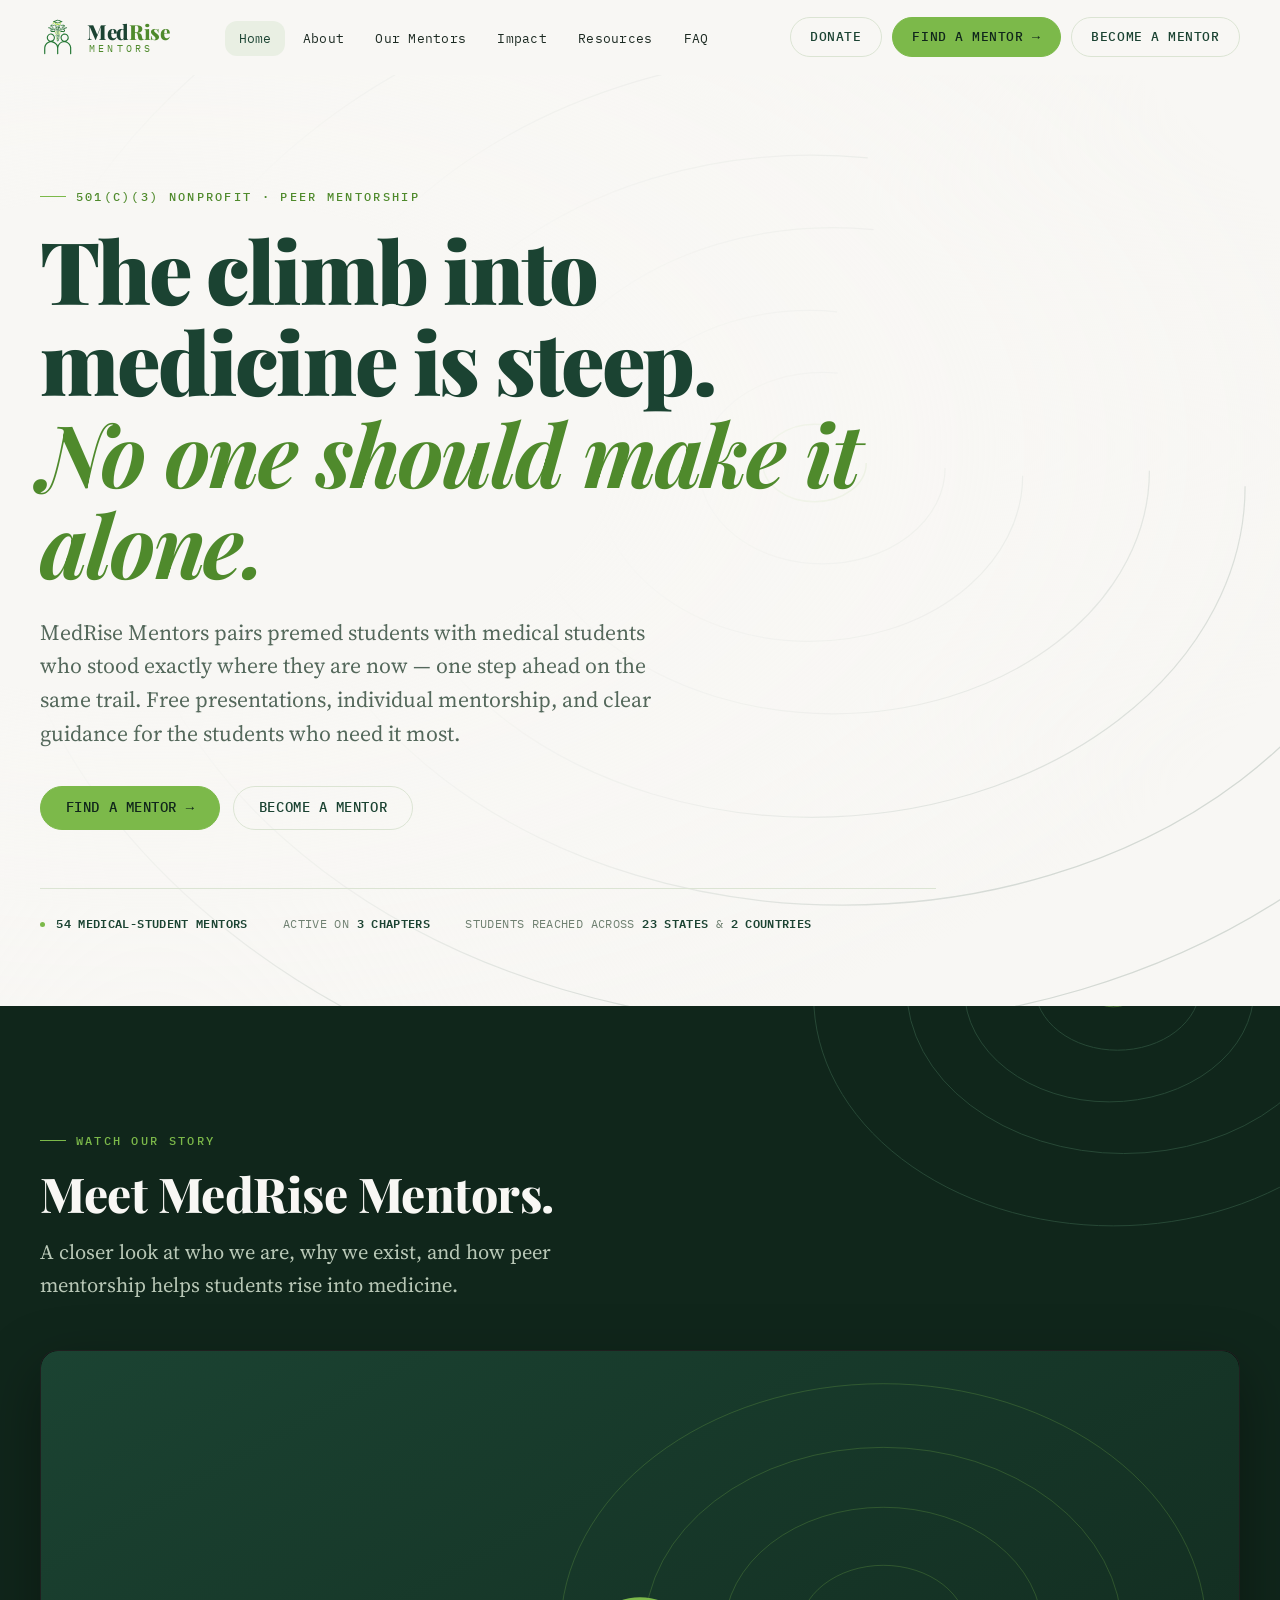
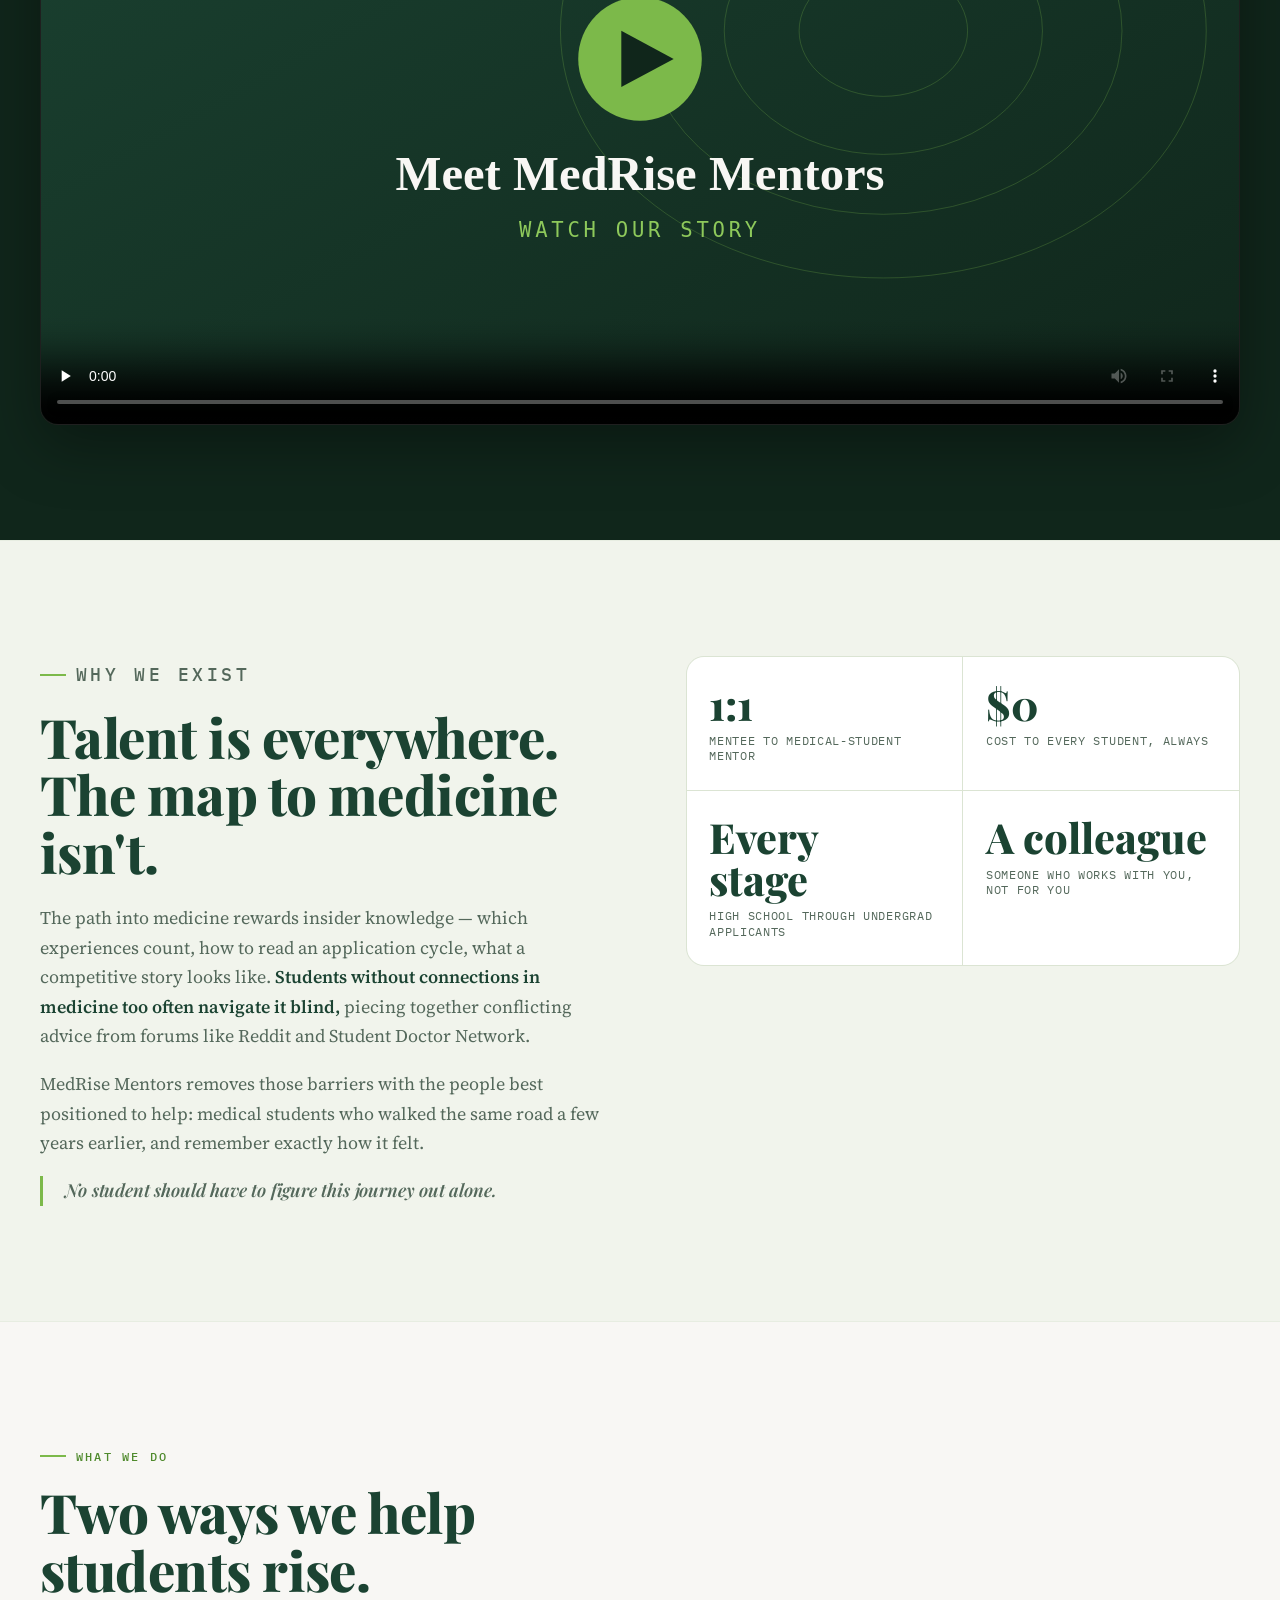
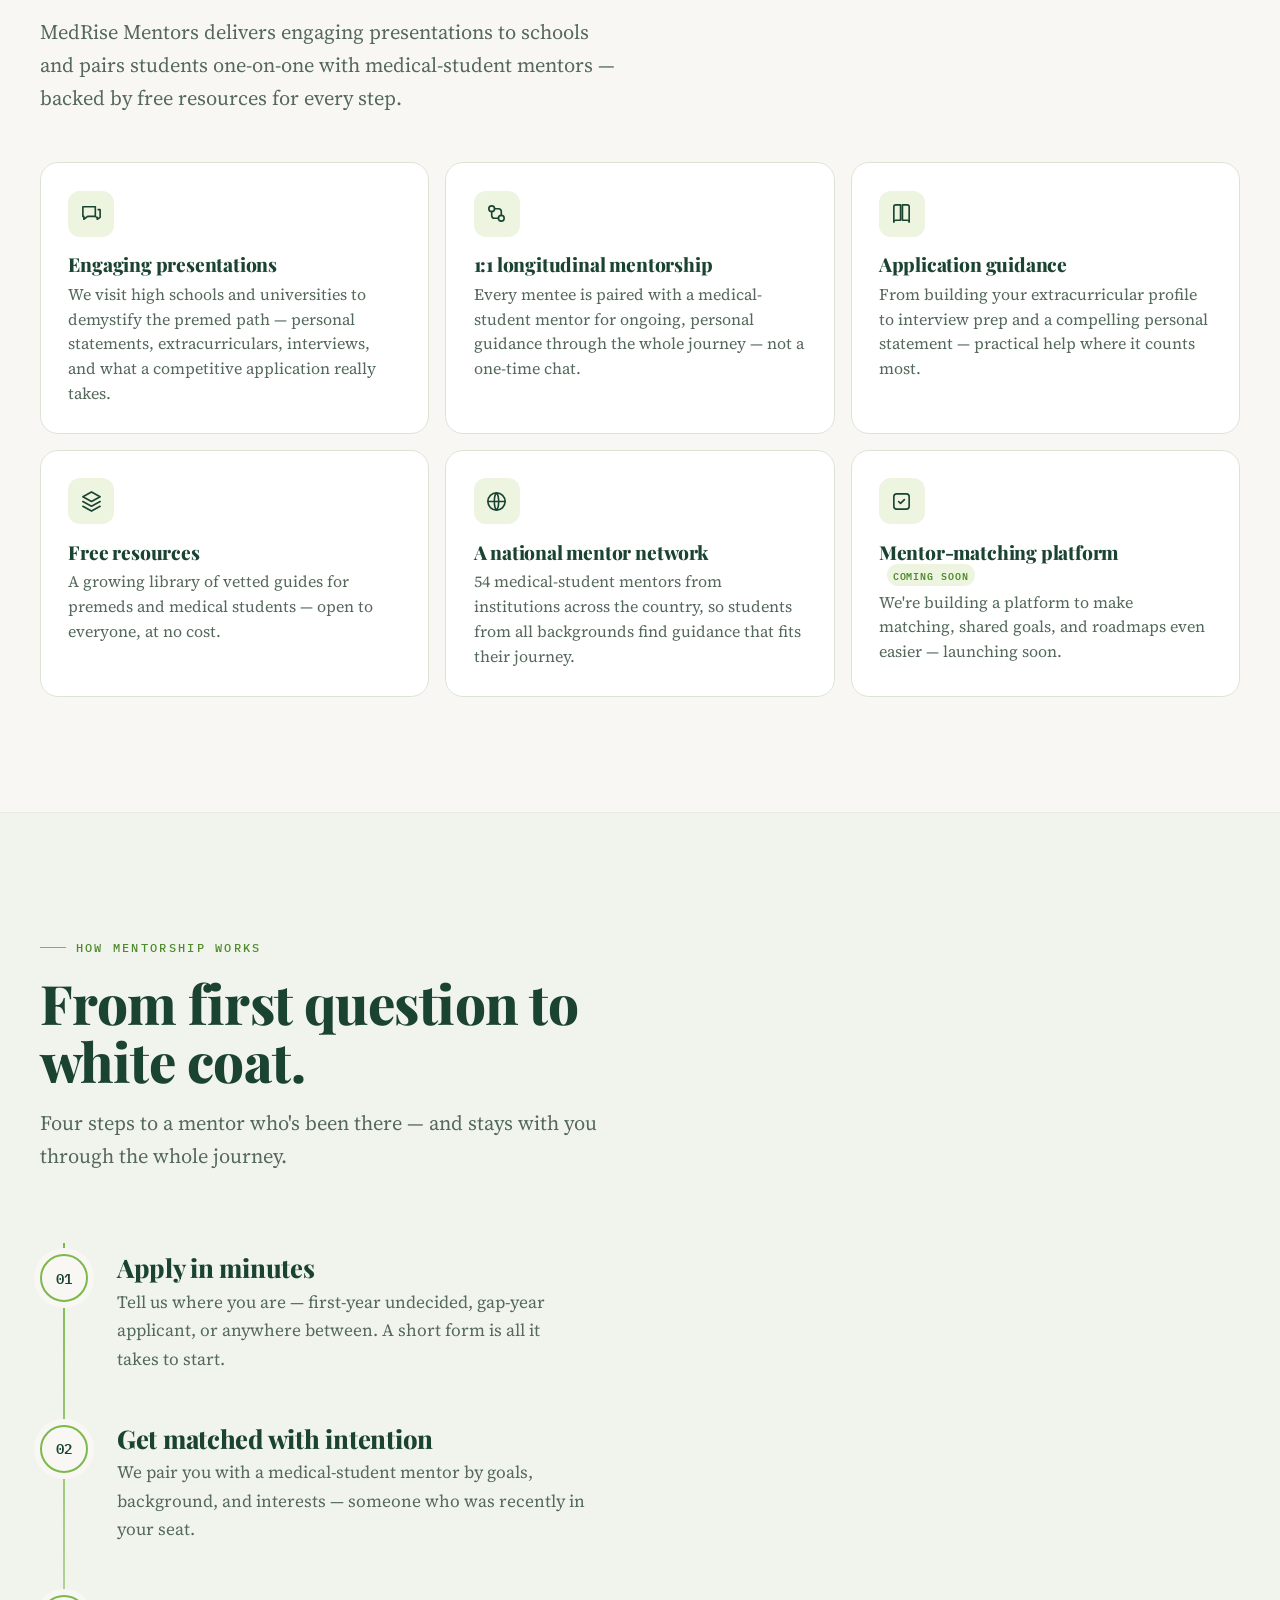
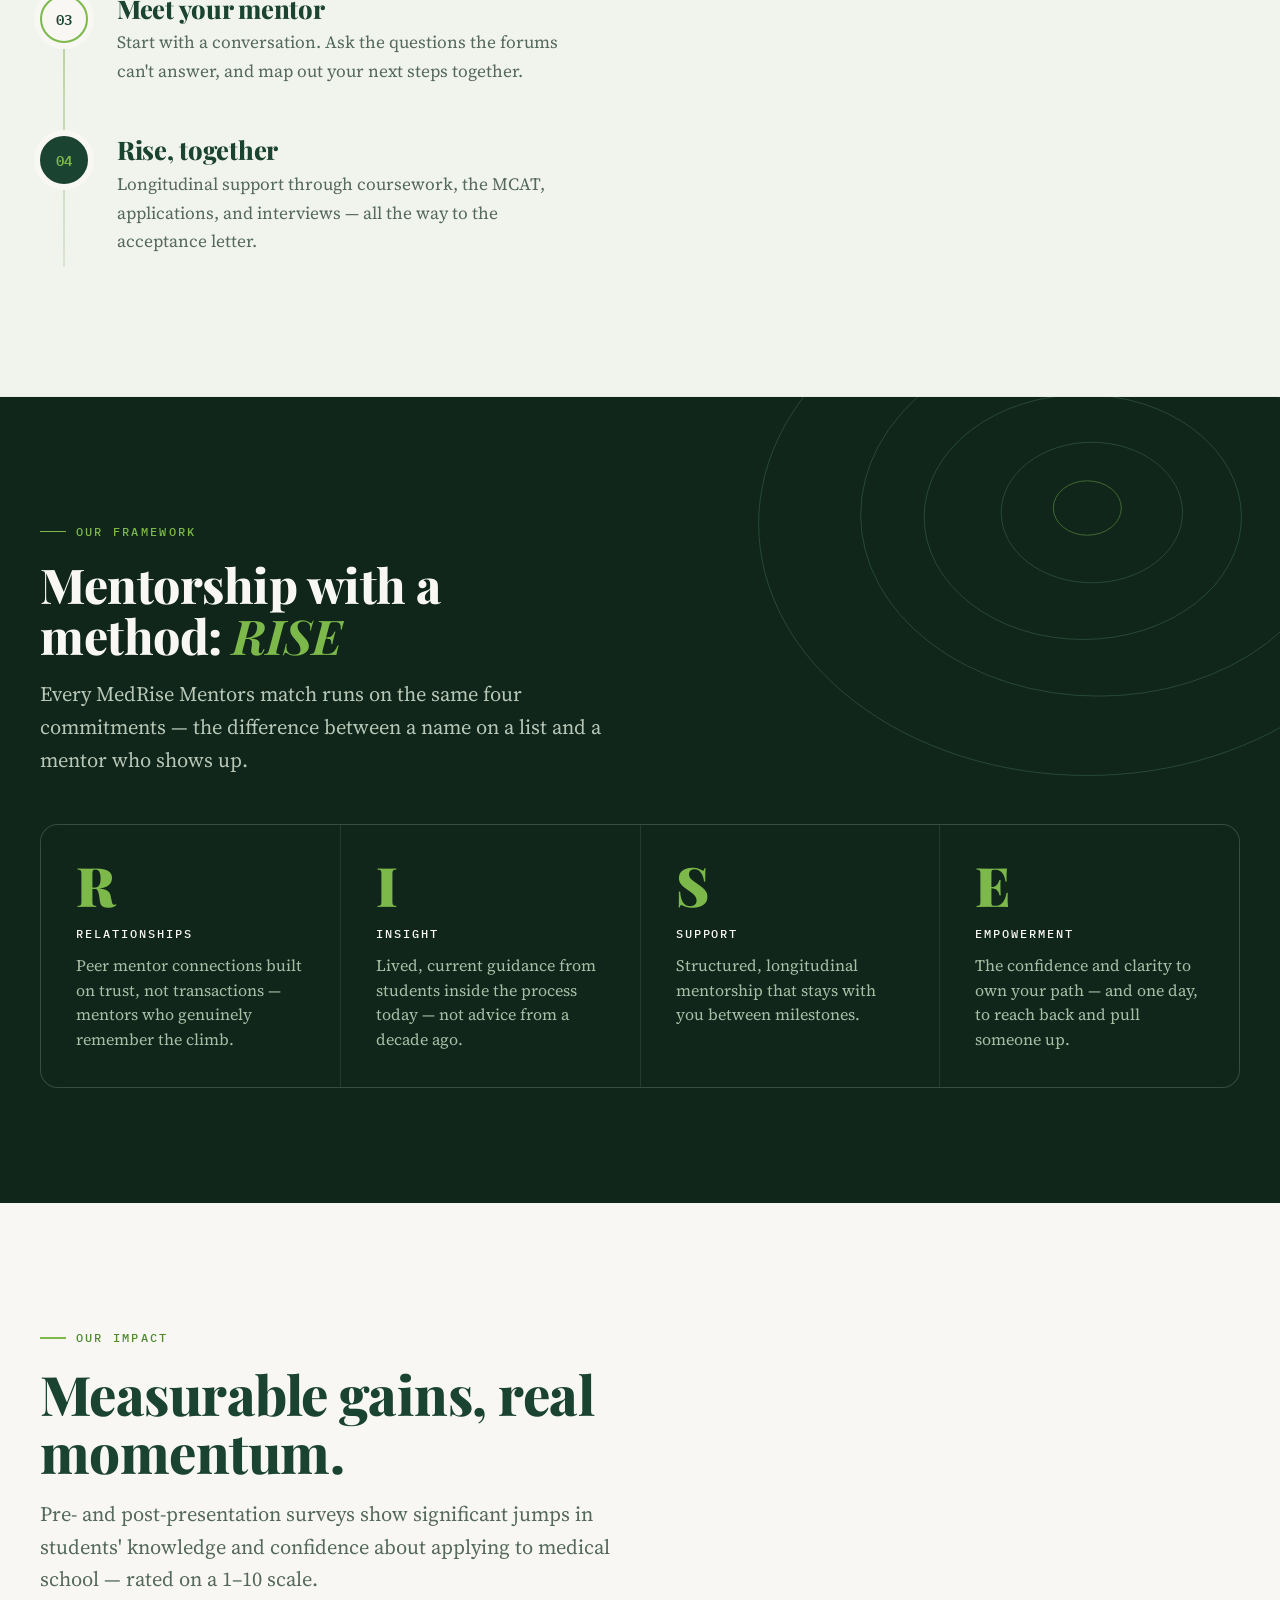
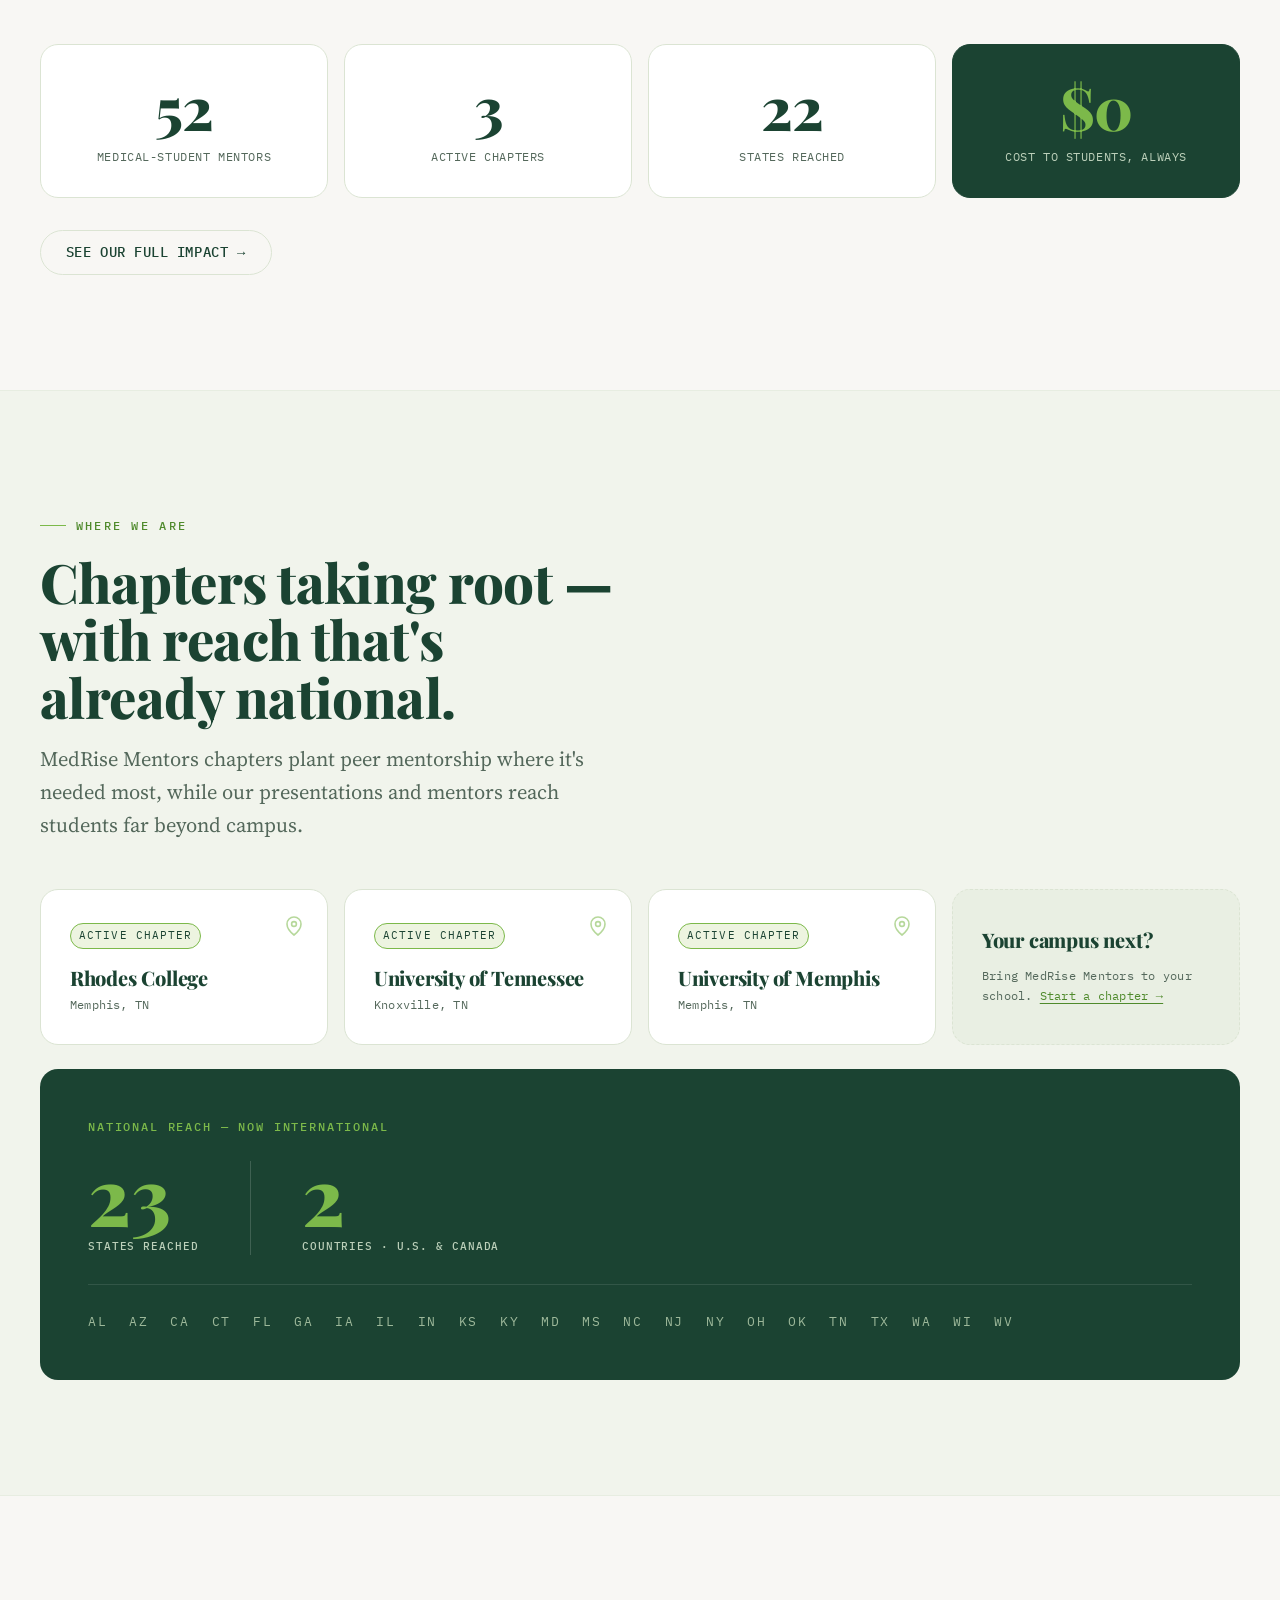
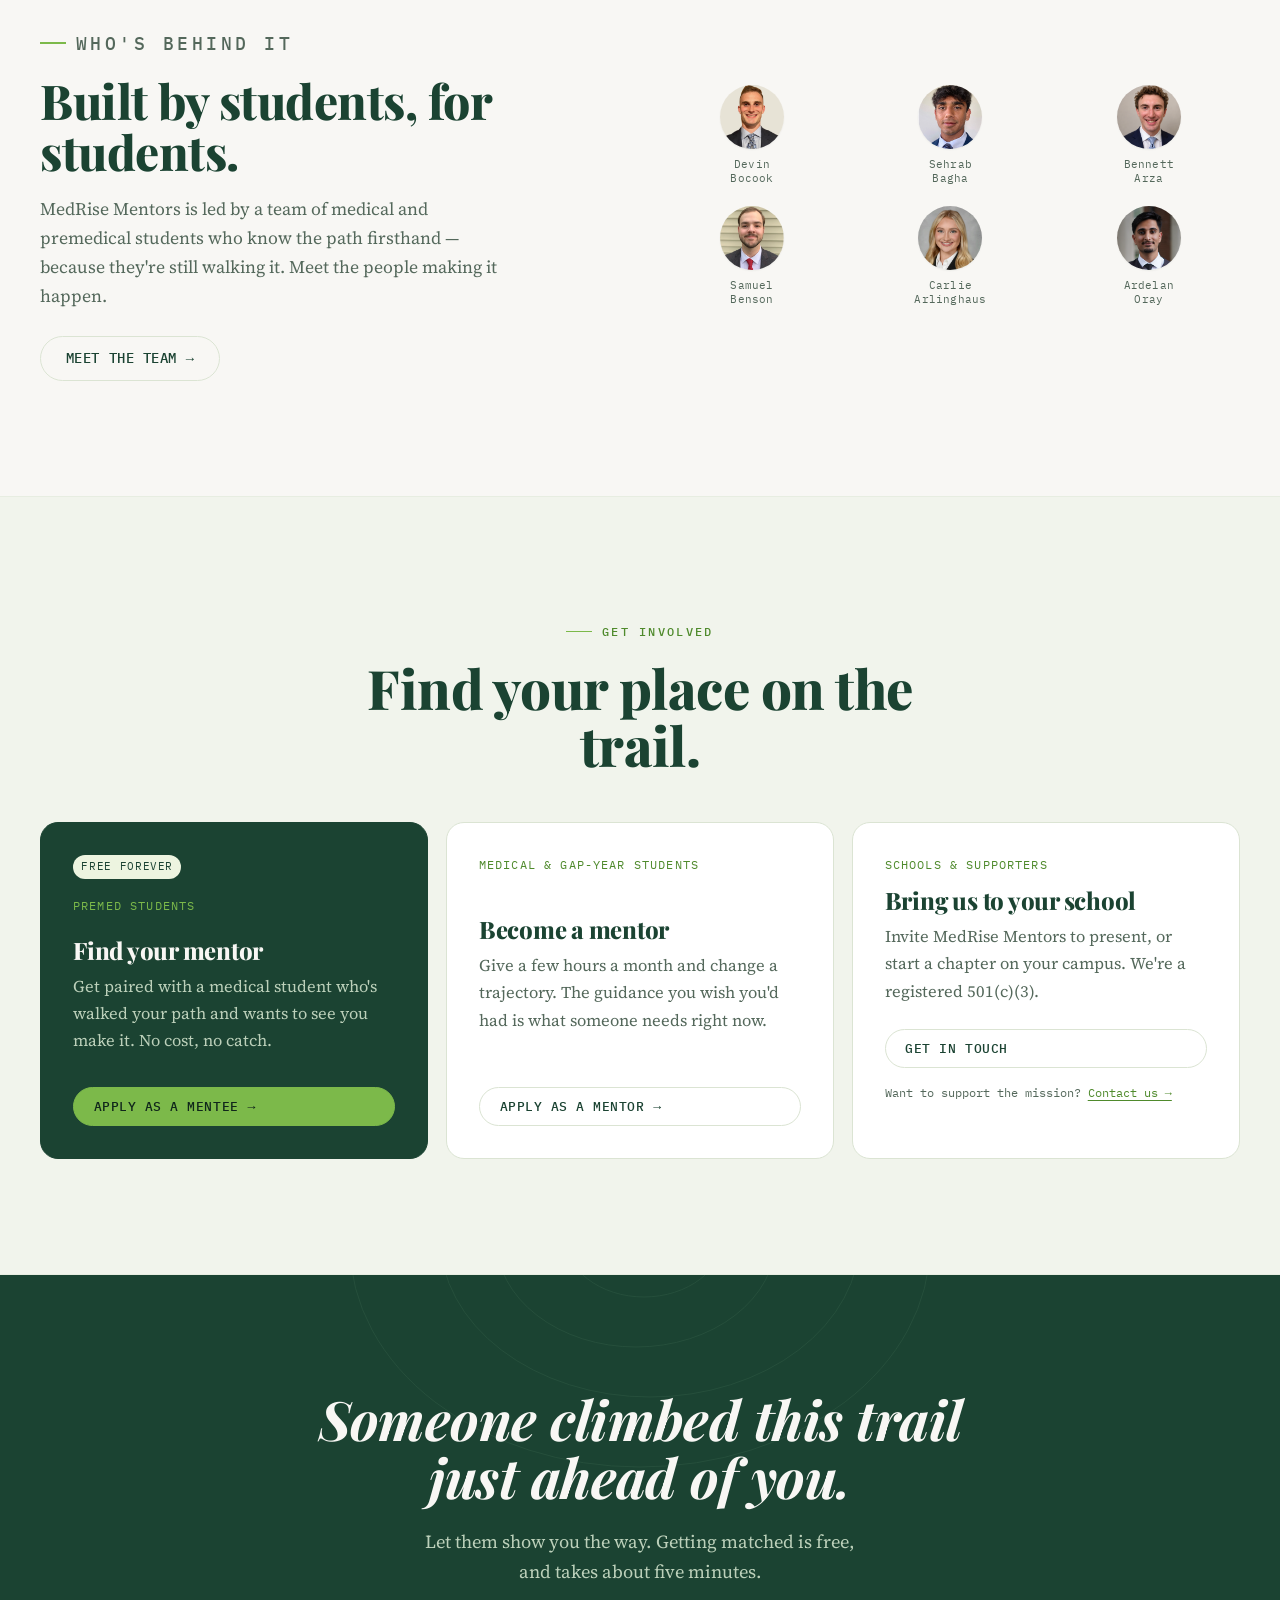
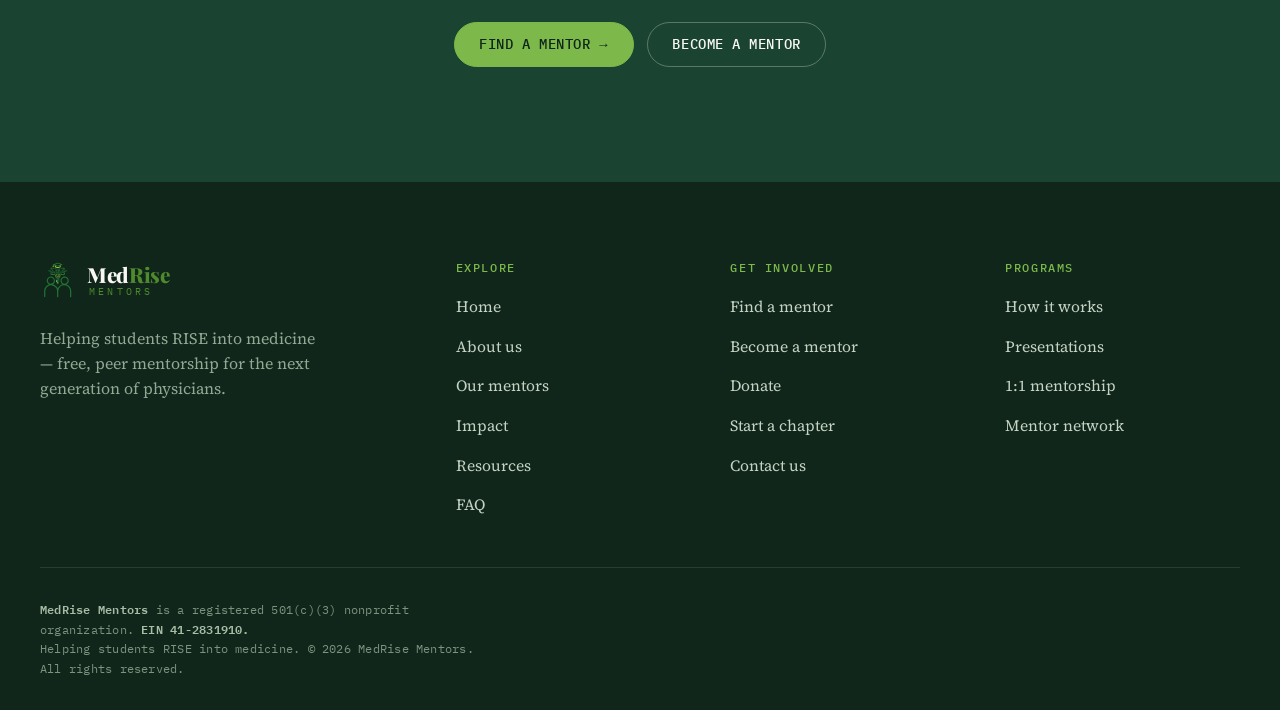
==== commit 820715c6: "Add KS/OK/WA (states 20 -> 23); swap Cambodia for Canada Co-Authored-By: Claude Opus 4.8 <noreply@an" ====
--- a/index.html
+++ b/index.html
@@ -509,7 +509,7 @@
 <div id="brandveil" aria-hidden="true"><div class="bv-inner"><div class="bv-lock"><span class="bv-mark"><span class="bv-glow"></span><img class="bv-logo" src="assets/logo-mark.svg" alt="" width="36" height="36"></span><span class="bv-word"><span class="bv-name">Med<span class="nm-rise">Rise</span></span><span class="bv-sub">Mentors</span></span></div><span class="bv-bar"></span></div></div>
 <header class="header"><div class="wrap"><nav class="nav" aria-label="Primary"><a class="brand" href="index.html" aria-label="MedRise Mentors home"><img class="mark" src="assets/logo-mark.svg" alt="" width="36" height="36" decoding="async"><span class="brand-text"><span class="name">Med<span class="nm-rise">Rise</span></span><span class="sub">Mentors</span></span></a><ul class="nav-links" id="navlinks"><li><a href="index.html" class="active" aria-current="page">Home</a></li><li><a href="about.html">About</a></li><li><a href="mentors.html">Our Mentors</a></li><li><a href="impact.html">Impact</a></li><li><a href="resources.html">Resources</a></li><li><a href="faq.html">FAQ</a></li><li><a class="btn btn-ghost" href="donate.html">Donate</a></li><li><a class="btn btn-primary" href="https://forms.gle/wayZXBWiD3tpWAMk7">Find a mentor</a></li><li><a class="btn btn-ghost" href="https://forms.gle/ACNCQ9VSMehtkLAf6">Become a mentor</a></li></ul><div class="nav-cta"><a class="btn btn-ghost" href="donate.html">Donate</a><a class="btn btn-primary" href="https://forms.gle/wayZXBWiD3tpWAMk7">Find a mentor <span class="arw">&rarr;</span></a><a class="btn btn-ghost" href="https://forms.gle/ACNCQ9VSMehtkLAf6">Become a mentor</a><button class="nav-toggle" id="navToggle" aria-label="Open menu" aria-expanded="false" aria-controls="navlinks"><span></span></button></div></nav></div></header>
 <main id="main">
-<section class="hero"><svg class="contours" viewBox="0 0 1440 720" preserveAspectRatio="xMaxYMid slice" aria-hidden="true"><g transform="translate(1080,300)"><ellipse class="peak" pathLength="1" cx="0" cy="0" rx="40" ry="30"/><ellipse pathLength="1" cx="6" cy="4" rx="95" ry="74"/><ellipse pathLength="1" cx="-4" cy="10" rx="165" ry="128"/><ellipse pathLength="1" cx="14" cy="6" rx="245" ry="188"/><ellipse pathLength="1" cx="-2" cy="18" rx="335" ry="256"/><ellipse pathLength="1" cx="22" cy="12" rx="435" ry="330"/><ellipse pathLength="1" cx="6" cy="26" rx="545" ry="410"/><ellipse pathLength="1" cx="30" cy="20" rx="665" ry="498"/></g></svg><div class="wrap"><div class="hero-inner"><p class="eyebrow">501(c)(3) nonprofit &middot; Peer mentorship</p><h1>The climb into medicine is steep.<br><span class="ital">No one should make it alone.</span></h1><p class="sub">MedRise Mentors pairs premed students with medical students who stood exactly where they are now — one step ahead on the same trail. Free presentations, individual mentorship, and clear guidance for the students who need it most.</p><div class="hero-actions"><a class="btn btn-primary btn-lg" href="https://forms.gle/wayZXBWiD3tpWAMk7">Find a mentor <span class="arw">&rarr;</span></a><a class="btn btn-ghost btn-lg" href="https://forms.gle/ACNCQ9VSMehtkLAf6">Become a mentor</a></div><div class="trust"><span><span class="dot"></span><b>54 medical-student mentors</b></span><span>Active on <b>3 chapters</b></span><span>Students reached across <b>20 states</b> &amp; <b>2 countries</b></span></div></div></div></section><section class="section overview" id="overview"><svg class="contours2" viewBox="0 0 600 600" aria-hidden="true"><g transform="translate(340,240)"><ellipse class="peak" cx="0" cy="0" rx="30" ry="24"/><ellipse cx="4" cy="4" rx="80" ry="62"/><ellipse cx="-4" cy="8" rx="140" ry="108"/><ellipse cx="10" cy="6" rx="210" ry="160"/><ellipse cx="0" cy="14" rx="290" ry="222"/></g></svg><div class="wrap"><div class="section-head reveal"><p class="eyebrow">Watch our story</p><h2>Meet MedRise Mentors.</h2><p class="lede" style="margin-top:1.1rem">A closer look at who we are, why we exist, and how peer mentorship helps students rise into medicine.</p></div><div class="overview-frame reveal" data-d="1"><video controls preload="none" playsinline poster="assets/video/overview-poster.svg" aria-label="MedRise Mentors overview video"><source src="assets/video/medrise-overview.mp4" type="video/mp4">Your browser doesn't support embedded video. <a href="assets/video/medrise-overview.mp4" style="color:var(--lime)">Download the overview video</a> instead.</video><button class="video-play" type="button" aria-label="Play the MedRise Mentors overview video"></button></div></div></section><section class="section tint" id="mission"><div class="wrap"><div class="mission-grid"><div class="mission-body reveal"><p class="eyebrow">Why we exist</p><h2 class="h-lg">Talent is everywhere. The map to medicine isn't.</h2><p style="margin-top:1.4rem">The path into medicine rewards insider knowledge — which experiences count, how to read an application cycle, what a competitive story looks like. <strong>Students without connections in medicine too often navigate it blind,</strong> piecing together conflicting advice from forums like Reddit and Student Doctor Network.</p><p>MedRise Mentors removes those barriers with the people best positioned to help: medical students who walked the same road a few years earlier, and remember exactly how it felt.</p><p class="pullnote">No student should have to figure this journey out alone.</p></div><div class="reveal" data-d="2"><div class="mini-stats"><div class="cell"><div class="num">1:1</div><div class="lbl">Mentee to medical-student mentor</div></div><div class="cell"><div class="num">$0</div><div class="lbl">Cost to every student, always</div></div><div class="cell"><div class="num">Every<br>stage</div><div class="lbl">High school through undergrad applicants</div></div><div class="cell"><div class="num">A&nbsp;colleague</div><div class="lbl">Someone who works with you, not for you</div></div></div></div></div></div></section><section class="section" id="do"><div class="wrap"><div class="section-head reveal"><p class="eyebrow">What we do</p><h2 class="h-lg">Two ways we help students rise.</h2><p class="lede" style="margin-top:1.1rem">MedRise Mentors delivers engaging presentations to schools and pairs students one-on-one with medical-student mentors — backed by free resources for every step.</p></div><div class="do-grid"><div class="feat reveal" data-d="0"><div class="ico"><svg viewBox="0 0 24 24"><path d="M3 5h13v10H8l-4 3v-3H3zM19 8h2v8l-3 2v-2h-1"/></svg></div><h3>Engaging presentations</h3><p>We visit high schools and universities to demystify the premed path — personal statements, extracurriculars, interviews, and what a competitive application really takes.</p></div>
+<section class="hero"><svg class="contours" viewBox="0 0 1440 720" preserveAspectRatio="xMaxYMid slice" aria-hidden="true"><g transform="translate(1080,300)"><ellipse class="peak" pathLength="1" cx="0" cy="0" rx="40" ry="30"/><ellipse pathLength="1" cx="6" cy="4" rx="95" ry="74"/><ellipse pathLength="1" cx="-4" cy="10" rx="165" ry="128"/><ellipse pathLength="1" cx="14" cy="6" rx="245" ry="188"/><ellipse pathLength="1" cx="-2" cy="18" rx="335" ry="256"/><ellipse pathLength="1" cx="22" cy="12" rx="435" ry="330"/><ellipse pathLength="1" cx="6" cy="26" rx="545" ry="410"/><ellipse pathLength="1" cx="30" cy="20" rx="665" ry="498"/></g></svg><div class="wrap"><div class="hero-inner"><p class="eyebrow">501(c)(3) nonprofit &middot; Peer mentorship</p><h1>The climb into medicine is steep.<br><span class="ital">No one should make it alone.</span></h1><p class="sub">MedRise Mentors pairs premed students with medical students who stood exactly where they are now — one step ahead on the same trail. Free presentations, individual mentorship, and clear guidance for the students who need it most.</p><div class="hero-actions"><a class="btn btn-primary btn-lg" href="https://forms.gle/wayZXBWiD3tpWAMk7">Find a mentor <span class="arw">&rarr;</span></a><a class="btn btn-ghost btn-lg" href="https://forms.gle/ACNCQ9VSMehtkLAf6">Become a mentor</a></div><div class="trust"><span><span class="dot"></span><b>54 medical-student mentors</b></span><span>Active on <b>3 chapters</b></span><span>Students reached across <b>23 states</b> &amp; <b>2 countries</b></span></div></div></div></section><section class="section overview" id="overview"><svg class="contours2" viewBox="0 0 600 600" aria-hidden="true"><g transform="translate(340,240)"><ellipse class="peak" cx="0" cy="0" rx="30" ry="24"/><ellipse cx="4" cy="4" rx="80" ry="62"/><ellipse cx="-4" cy="8" rx="140" ry="108"/><ellipse cx="10" cy="6" rx="210" ry="160"/><ellipse cx="0" cy="14" rx="290" ry="222"/></g></svg><div class="wrap"><div class="section-head reveal"><p class="eyebrow">Watch our story</p><h2>Meet MedRise Mentors.</h2><p class="lede" style="margin-top:1.1rem">A closer look at who we are, why we exist, and how peer mentorship helps students rise into medicine.</p></div><div class="overview-frame reveal" data-d="1"><video controls preload="none" playsinline poster="assets/video/overview-poster.svg" aria-label="MedRise Mentors overview video"><source src="assets/video/medrise-overview.mp4" type="video/mp4">Your browser doesn't support embedded video. <a href="assets/video/medrise-overview.mp4" style="color:var(--lime)">Download the overview video</a> instead.</video><button class="video-play" type="button" aria-label="Play the MedRise Mentors overview video"></button></div></div></section><section class="section tint" id="mission"><div class="wrap"><div class="mission-grid"><div class="mission-body reveal"><p class="eyebrow">Why we exist</p><h2 class="h-lg">Talent is everywhere. The map to medicine isn't.</h2><p style="margin-top:1.4rem">The path into medicine rewards insider knowledge — which experiences count, how to read an application cycle, what a competitive story looks like. <strong>Students without connections in medicine too often navigate it blind,</strong> piecing together conflicting advice from forums like Reddit and Student Doctor Network.</p><p>MedRise Mentors removes those barriers with the people best positioned to help: medical students who walked the same road a few years earlier, and remember exactly how it felt.</p><p class="pullnote">No student should have to figure this journey out alone.</p></div><div class="reveal" data-d="2"><div class="mini-stats"><div class="cell"><div class="num">1:1</div><div class="lbl">Mentee to medical-student mentor</div></div><div class="cell"><div class="num">$0</div><div class="lbl">Cost to every student, always</div></div><div class="cell"><div class="num">Every<br>stage</div><div class="lbl">High school through undergrad applicants</div></div><div class="cell"><div class="num">A&nbsp;colleague</div><div class="lbl">Someone who works with you, not for you</div></div></div></div></div></div></section><section class="section" id="do"><div class="wrap"><div class="section-head reveal"><p class="eyebrow">What we do</p><h2 class="h-lg">Two ways we help students rise.</h2><p class="lede" style="margin-top:1.1rem">MedRise Mentors delivers engaging presentations to schools and pairs students one-on-one with medical-student mentors — backed by free resources for every step.</p></div><div class="do-grid"><div class="feat reveal" data-d="0"><div class="ico"><svg viewBox="0 0 24 24"><path d="M3 5h13v10H8l-4 3v-3H3zM19 8h2v8l-3 2v-2h-1"/></svg></div><h3>Engaging presentations</h3><p>We visit high schools and universities to demystify the premed path — personal statements, extracurriculars, interviews, and what a competitive application really takes.</p></div>
 <div class="feat reveal" data-d="1"><div class="ico"><svg viewBox="0 0 24 24"><circle cx="7" cy="7" r="3"/><circle cx="17" cy="17" r="3"/><path d="M10 7h4a3 3 0 0 1 3 3v4M7 10v4a3 3 0 0 0 3 3h4"/></svg></div><h3>1:1 longitudinal mentorship</h3><p>Every mentee is paired with a medical-student mentor for ongoing, personal guidance through the whole journey — not a one-time chat.</p></div>
 <div class="feat reveal" data-d="2"><div class="ico"><svg viewBox="0 0 24 24"><path d="M4 5a2 2 0 0 1 2-2h5v16H6a2 2 0 0 0-2 2zM20 5a2 2 0 0 0-2-2h-5v16h5a2 2 0 0 1 2 2z"/></svg></div><h3>Application guidance</h3><p>From building your extracurricular profile to interview prep and a compelling personal statement — practical help where it counts most.</p></div>
 <div class="feat reveal" data-d="3"><div class="ico"><svg viewBox="0 0 24 24"><path d="M12 2l9 5-9 5-9-5zM3 12l9 5 9-5M3 17l9 5 9-5"/></svg></div><h3>Free resources</h3><p>A growing library of vetted guides for premeds and medical students — open to everyone, at no cost.</p></div>
@@ -520,9 +520,9 @@
 <div class="step reveal"><div class="node">04</div><div><h3>Rise, together</h3><p>Longitudinal support through coursework, the MCAT, applications, and interviews — all the way to the acceptance letter.</p></div></div></div></div></section><section class="section rise" id="framework"><svg class="contours2" viewBox="0 0 600 600" aria-hidden="true"><g transform="translate(340,240)"><ellipse class="peak" cx="0" cy="0" rx="30" ry="24"/><ellipse cx="4" cy="4" rx="80" ry="62"/><ellipse cx="-4" cy="8" rx="140" ry="108"/><ellipse cx="10" cy="6" rx="210" ry="160"/><ellipse cx="0" cy="14" rx="290" ry="222"/></g></svg><div class="wrap"><div class="section-head reveal"><p class="eyebrow">Our framework</p><h2>Mentorship with a method: <em style="font-style:italic;color:var(--lime)">RISE</em></h2><p class="lede" style="margin-top:1.1rem">Every MedRise Mentors match runs on the same four commitments — the difference between a name on a list and a mentor who shows up.</p></div><div class="rise-grid"><div class="pillar reveal" data-d="0"><div class="letter">R</div><div class="pname">Relationships</div><p>Peer mentor connections built on trust, not transactions — mentors who genuinely remember the climb.</p></div>
 <div class="pillar reveal" data-d="1"><div class="letter">I</div><div class="pname">Insight</div><p>Lived, current guidance from students inside the process today — not advice from a decade ago.</p></div>
 <div class="pillar reveal" data-d="2"><div class="letter">S</div><div class="pname">Support</div><p>Structured, longitudinal mentorship that stays with you between milestones.</p></div>
-<div class="pillar reveal" data-d="3"><div class="letter">E</div><div class="pname">Empowerment</div><p>The confidence and clarity to own your path — and one day, to reach back and pull someone up.</p></div></div></div></section><section class="section" id="impact-teaser"><div class="wrap"><div class="section-head reveal"><p class="eyebrow">Our impact</p><h2 class="h-lg">Measurable gains, real momentum.</h2><p class="lede" style="margin-top:1.1rem">Pre- and post-presentation surveys show significant jumps in students' knowledge and confidence about applying to medical school — rated on a 1–10 scale.</p></div><div class="stats-grid"><div class="stat reveal"><div class="big" data-count="54">0</div><div class="lbl">Medical-student mentors</div></div><div class="stat reveal" data-d="1"><div class="big" data-count="3">0</div><div class="lbl">Active chapters</div></div><div class="stat reveal" data-d="2"><div class="big" data-count="20">0</div><div class="lbl">States reached</div></div><div class="stat goal reveal" data-d="3"><div class="big">$0</div><div class="lbl">Cost to students, always</div></div></div><div class="reveal" style="margin-top:2rem"><a class="btn btn-ghost btn-lg" href="impact.html">See our full impact <span class="arw">&rarr;</span></a></div></div></section><section class="section tint" id="chapters"><div class="wrap"><div class="section-head reveal"><p class="eyebrow">Where we are</p><h2 class="h-lg">Chapters taking root — with reach that's already national.</h2><p class="lede" style="margin-top:1.1rem">MedRise Mentors chapters plant peer mentorship where it's needed most, while our presentations and mentors reach students far beyond campus.</p></div><div class="chap-grid"><div class="chap reveal" data-d="0"><span class="pin"><svg viewBox="0 0 24 24"><path d="M12 21s7-5.5 7-11a7 7 0 1 0-14 0c0 5.5 7 11 7 11z"/><circle cx="12" cy="10" r="2.4"/></svg></span><span class="term">Active chapter</span><h3>Rhodes College</h3><p class="loc">Memphis, TN</p></div>
+<div class="pillar reveal" data-d="3"><div class="letter">E</div><div class="pname">Empowerment</div><p>The confidence and clarity to own your path — and one day, to reach back and pull someone up.</p></div></div></div></section><section class="section" id="impact-teaser"><div class="wrap"><div class="section-head reveal"><p class="eyebrow">Our impact</p><h2 class="h-lg">Measurable gains, real momentum.</h2><p class="lede" style="margin-top:1.1rem">Pre- and post-presentation surveys show significant jumps in students' knowledge and confidence about applying to medical school — rated on a 1–10 scale.</p></div><div class="stats-grid"><div class="stat reveal"><div class="big" data-count="54">0</div><div class="lbl">Medical-student mentors</div></div><div class="stat reveal" data-d="1"><div class="big" data-count="3">0</div><div class="lbl">Active chapters</div></div><div class="stat reveal" data-d="2"><div class="big" data-count="23">0</div><div class="lbl">States reached</div></div><div class="stat goal reveal" data-d="3"><div class="big">$0</div><div class="lbl">Cost to students, always</div></div></div><div class="reveal" style="margin-top:2rem"><a class="btn btn-ghost btn-lg" href="impact.html">See our full impact <span class="arw">&rarr;</span></a></div></div></section><section class="section tint" id="chapters"><div class="wrap"><div class="section-head reveal"><p class="eyebrow">Where we are</p><h2 class="h-lg">Chapters taking root — with reach that's already national.</h2><p class="lede" style="margin-top:1.1rem">MedRise Mentors chapters plant peer mentorship where it's needed most, while our presentations and mentors reach students far beyond campus.</p></div><div class="chap-grid"><div class="chap reveal" data-d="0"><span class="pin"><svg viewBox="0 0 24 24"><path d="M12 21s7-5.5 7-11a7 7 0 1 0-14 0c0 5.5 7 11 7 11z"/><circle cx="12" cy="10" r="2.4"/></svg></span><span class="term">Active chapter</span><h3>Rhodes College</h3><p class="loc">Memphis, TN</p></div>
 <div class="chap reveal" data-d="1"><span class="pin"><svg viewBox="0 0 24 24"><path d="M12 21s7-5.5 7-11a7 7 0 1 0-14 0c0 5.5 7 11 7 11z"/><circle cx="12" cy="10" r="2.4"/></svg></span><span class="term">Active chapter</span><h3>University of Tennessee</h3><p class="loc">Knoxville, TN</p></div>
-<div class="chap reveal" data-d="2"><span class="pin"><svg viewBox="0 0 24 24"><path d="M12 21s7-5.5 7-11a7 7 0 1 0-14 0c0 5.5 7 11 7 11z"/><circle cx="12" cy="10" r="2.4"/></svg></span><span class="term">Active chapter</span><h3>University of Memphis</h3><p class="loc">Memphis, TN</p></div><div class="chap next reveal" data-d="3"><h3>Your campus next?</h3><p class="loc" style="margin-top:.6rem">Bring MedRise Mentors to your school. <a href="mailto:medrmentors@gmail.com" style="color:var(--lime-deep);text-decoration:underline;text-underline-offset:3px">Start a chapter &rarr;</a></p></div></div><div class="states-band reveal"><div class="reach-head"><p class="reach-kicker">National reach &mdash; now international</p><div class="reach-stats"><div class="reach-stat"><b>20</b><span>States reached</span></div><span class="reach-sep" aria-hidden="true"></span><div class="reach-stat"><b>2</b><span>Countries &middot; U.S. &amp; Cambodia</span></div></div></div><div class="reach-states"><span>AL</span><span>AZ</span><span>CA</span><span>CT</span><span>FL</span><span>GA</span><span>IA</span><span>IL</span><span>IN</span><span>KY</span><span>MD</span><span>MS</span><span>NC</span><span>NJ</span><span>NY</span><span>OH</span><span>TN</span><span>TX</span><span>WI</span><span>WV</span></div></div></div></section><section class="section" id="team-teaser"><div class="wrap"><div class="teaser"><div class="reveal"><p class="eyebrow">Who's behind it</p><h2>Built by students, for students.</h2><p>MedRise Mentors is led by a team of medical and premedical students who know the path firsthand — because they're still walking it. Meet the people making it happen.</p><div style="margin-top:1.6rem"><a class="btn btn-ghost btn-lg" href="about.html">Meet the team <span class="arw">&rarr;</span></a></div></div><div class="reveal" data-d="2"><div class="avatar-row"><div class="mini-person"><img class="mini-av" src="assets/team/devin-bocook.png" alt="Devin Bocook" data-initials="DB" data-bg="#1b4332"><div class="mn">Devin<br>Bocook</div></div>
+<div class="chap reveal" data-d="2"><span class="pin"><svg viewBox="0 0 24 24"><path d="M12 21s7-5.5 7-11a7 7 0 1 0-14 0c0 5.5 7 11 7 11z"/><circle cx="12" cy="10" r="2.4"/></svg></span><span class="term">Active chapter</span><h3>University of Memphis</h3><p class="loc">Memphis, TN</p></div><div class="chap next reveal" data-d="3"><h3>Your campus next?</h3><p class="loc" style="margin-top:.6rem">Bring MedRise Mentors to your school. <a href="mailto:medrmentors@gmail.com" style="color:var(--lime-deep);text-decoration:underline;text-underline-offset:3px">Start a chapter &rarr;</a></p></div></div><div class="states-band reveal"><div class="reach-head"><p class="reach-kicker">National reach &mdash; now international</p><div class="reach-stats"><div class="reach-stat"><b>23</b><span>States reached</span></div><span class="reach-sep" aria-hidden="true"></span><div class="reach-stat"><b>2</b><span>Countries &middot; U.S. &amp; Canada</span></div></div></div><div class="reach-states"><span>AL</span><span>AZ</span><span>CA</span><span>CT</span><span>FL</span><span>GA</span><span>IA</span><span>IL</span><span>IN</span><span>KS</span><span>KY</span><span>MD</span><span>MS</span><span>NC</span><span>NJ</span><span>NY</span><span>OH</span><span>OK</span><span>TN</span><span>TX</span><span>WA</span><span>WI</span><span>WV</span></div></div></div></section><section class="section" id="team-teaser"><div class="wrap"><div class="teaser"><div class="reveal"><p class="eyebrow">Who's behind it</p><h2>Built by students, for students.</h2><p>MedRise Mentors is led by a team of medical and premedical students who know the path firsthand — because they're still walking it. Meet the people making it happen.</p><div style="margin-top:1.6rem"><a class="btn btn-ghost btn-lg" href="about.html">Meet the team <span class="arw">&rarr;</span></a></div></div><div class="reveal" data-d="2"><div class="avatar-row"><div class="mini-person"><img class="mini-av" src="assets/team/devin-bocook.png" alt="Devin Bocook" data-initials="DB" data-bg="#1b4332"><div class="mn">Devin<br>Bocook</div></div>
 <div class="mini-person"><img class="mini-av" src="assets/team/sehrab-bagha.png" alt="Sehrab Bagha" data-initials="SB" data-bg="#3a7350"><div class="mn">Sehrab<br>Bagha</div></div>
 <div class="mini-person"><img class="mini-av" src="assets/team/bennett-arza.png" alt="Bennett Arza" data-initials="BA" data-bg="#4f8a2c"><div class="mn">Bennett<br>Arza</div></div>
 <div class="mini-person"><img class="mini-av" src="assets/team/samuel-benson.png" alt="Samuel Benson" data-initials="SB" data-bg="#245239"><div class="mn">Samuel<br>Benson</div></div>
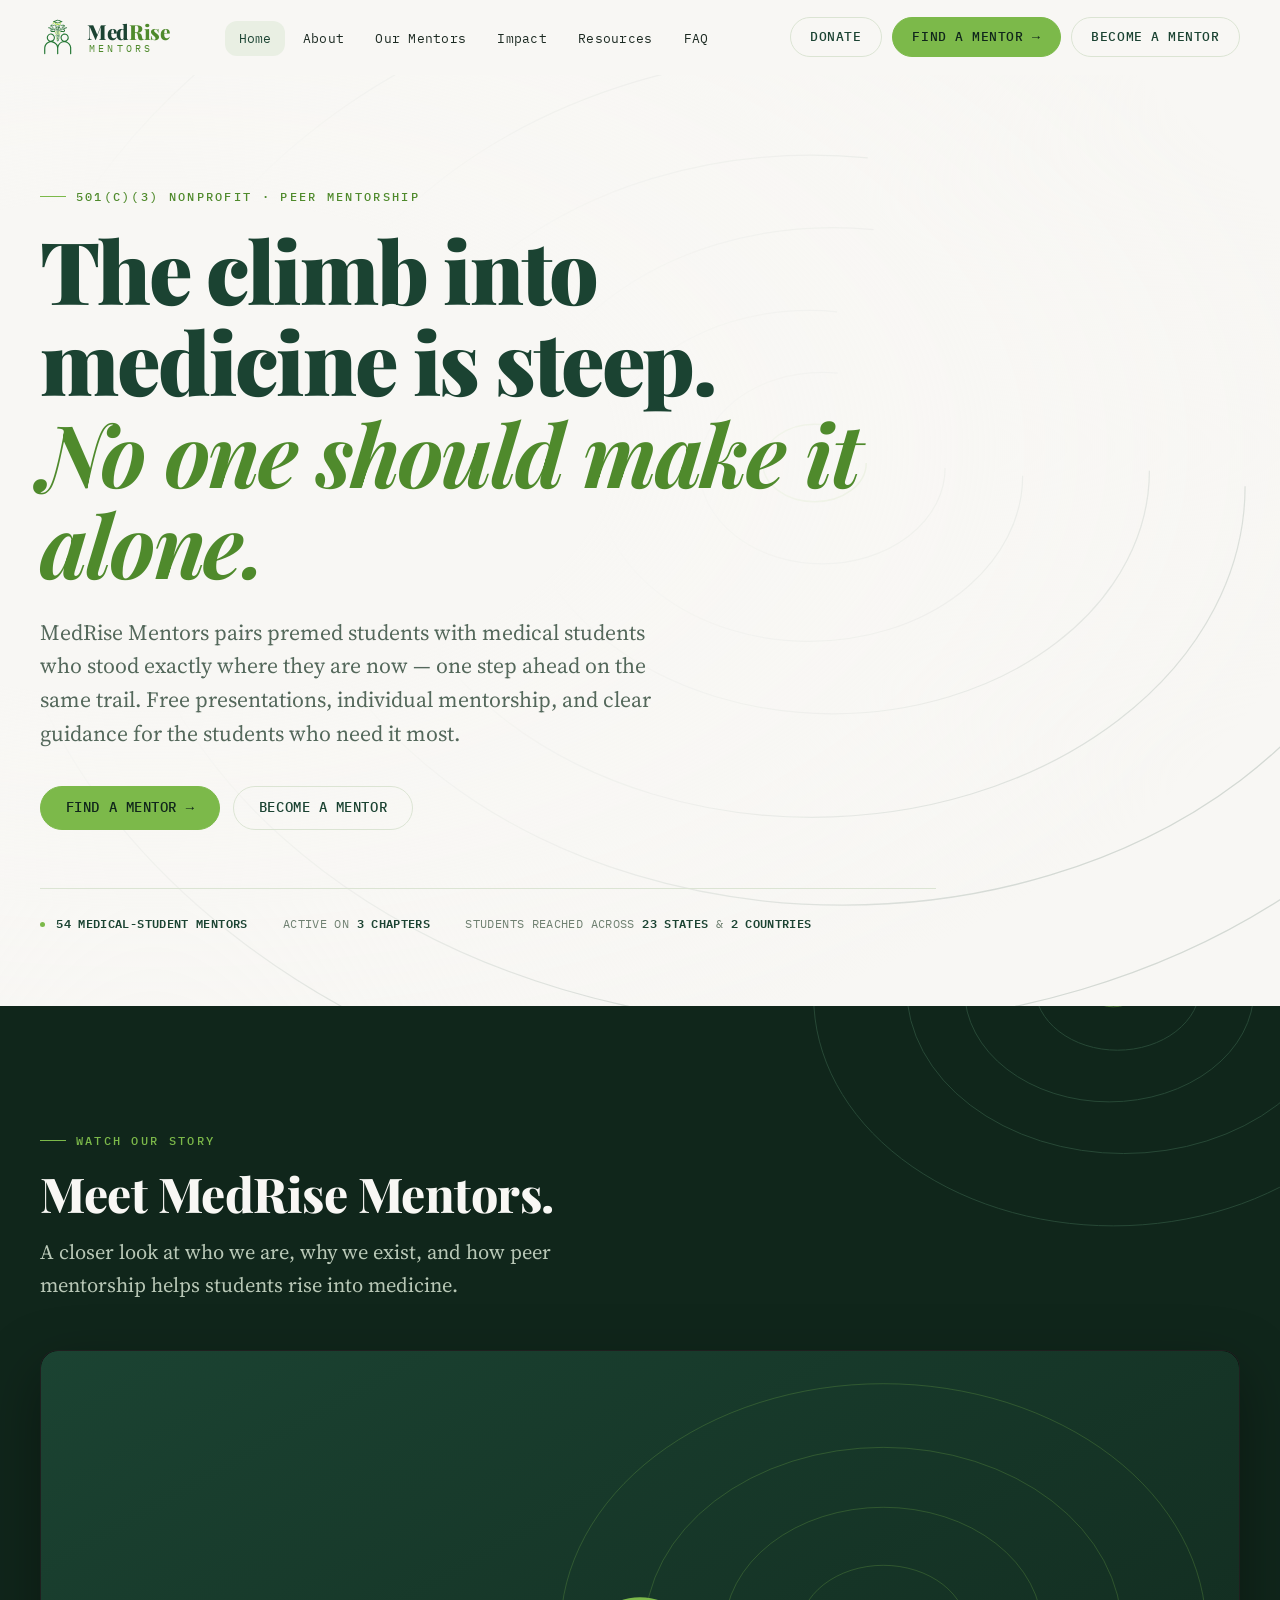
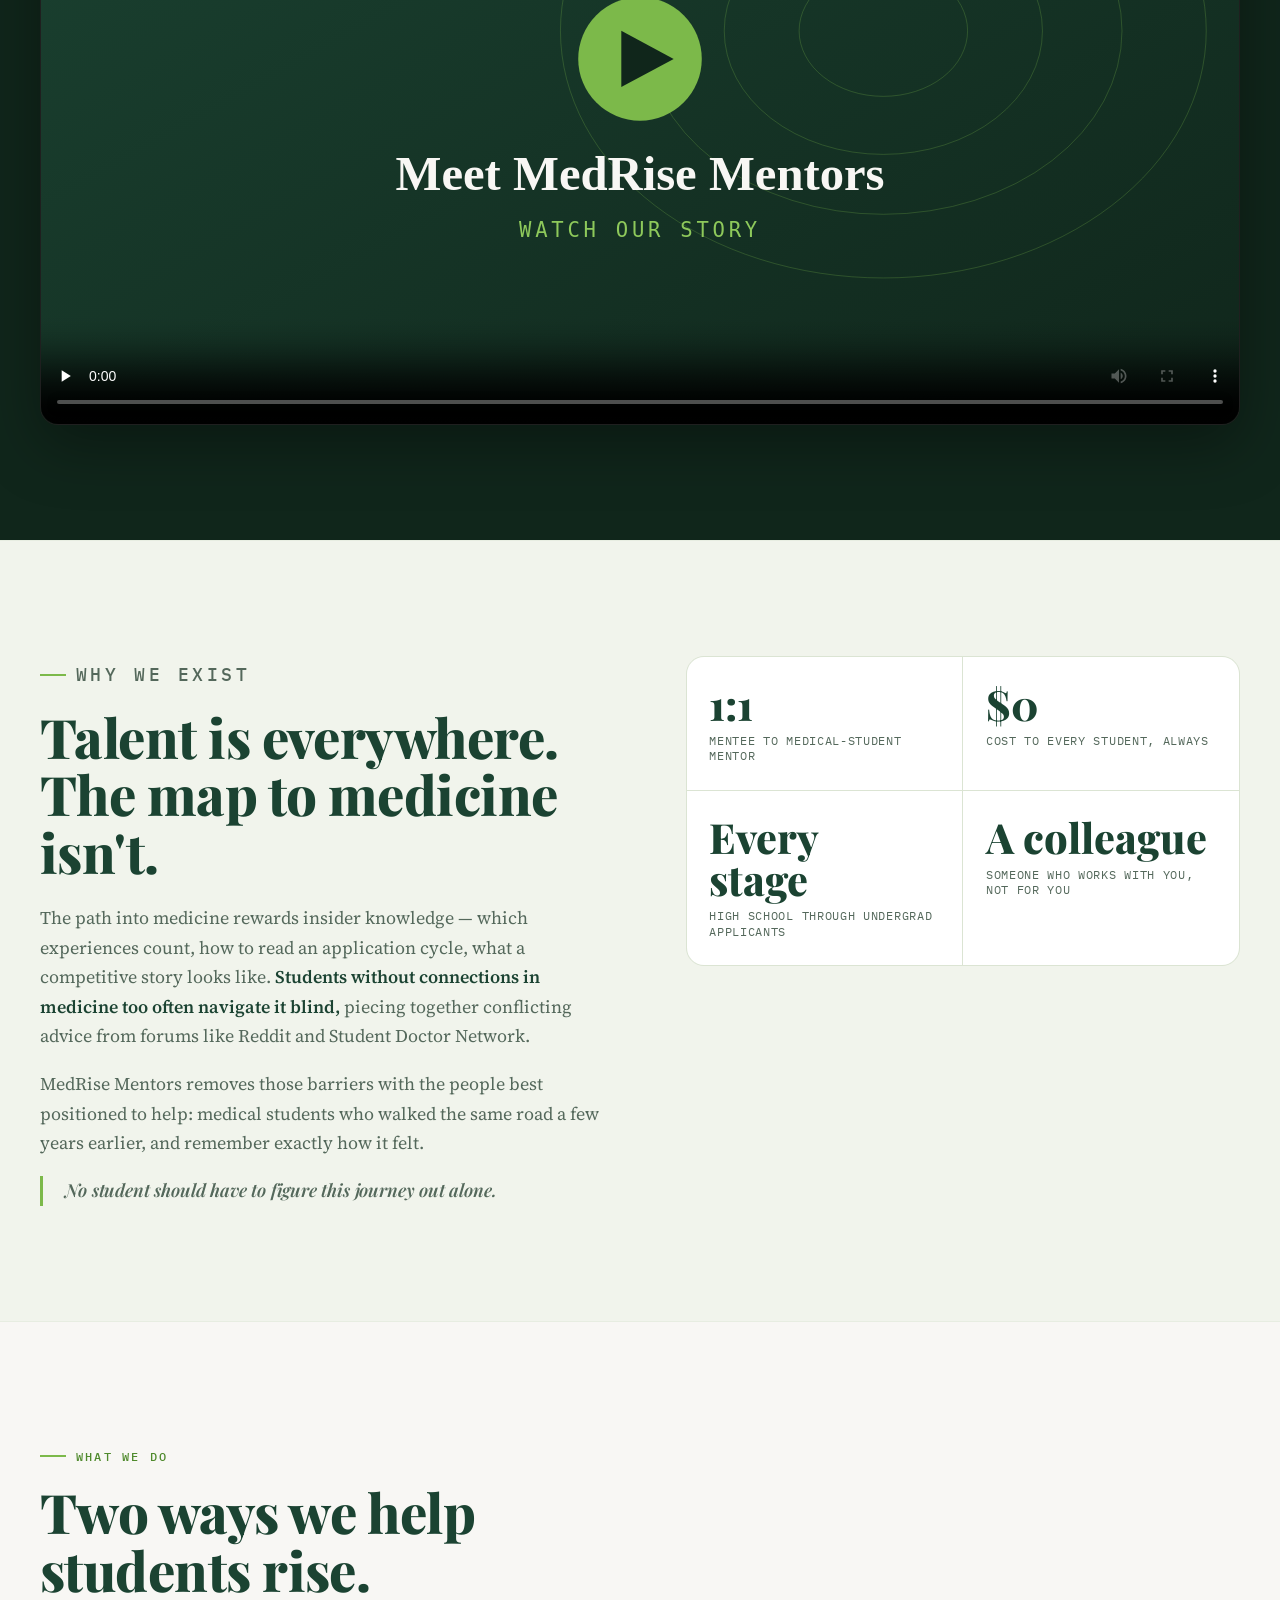
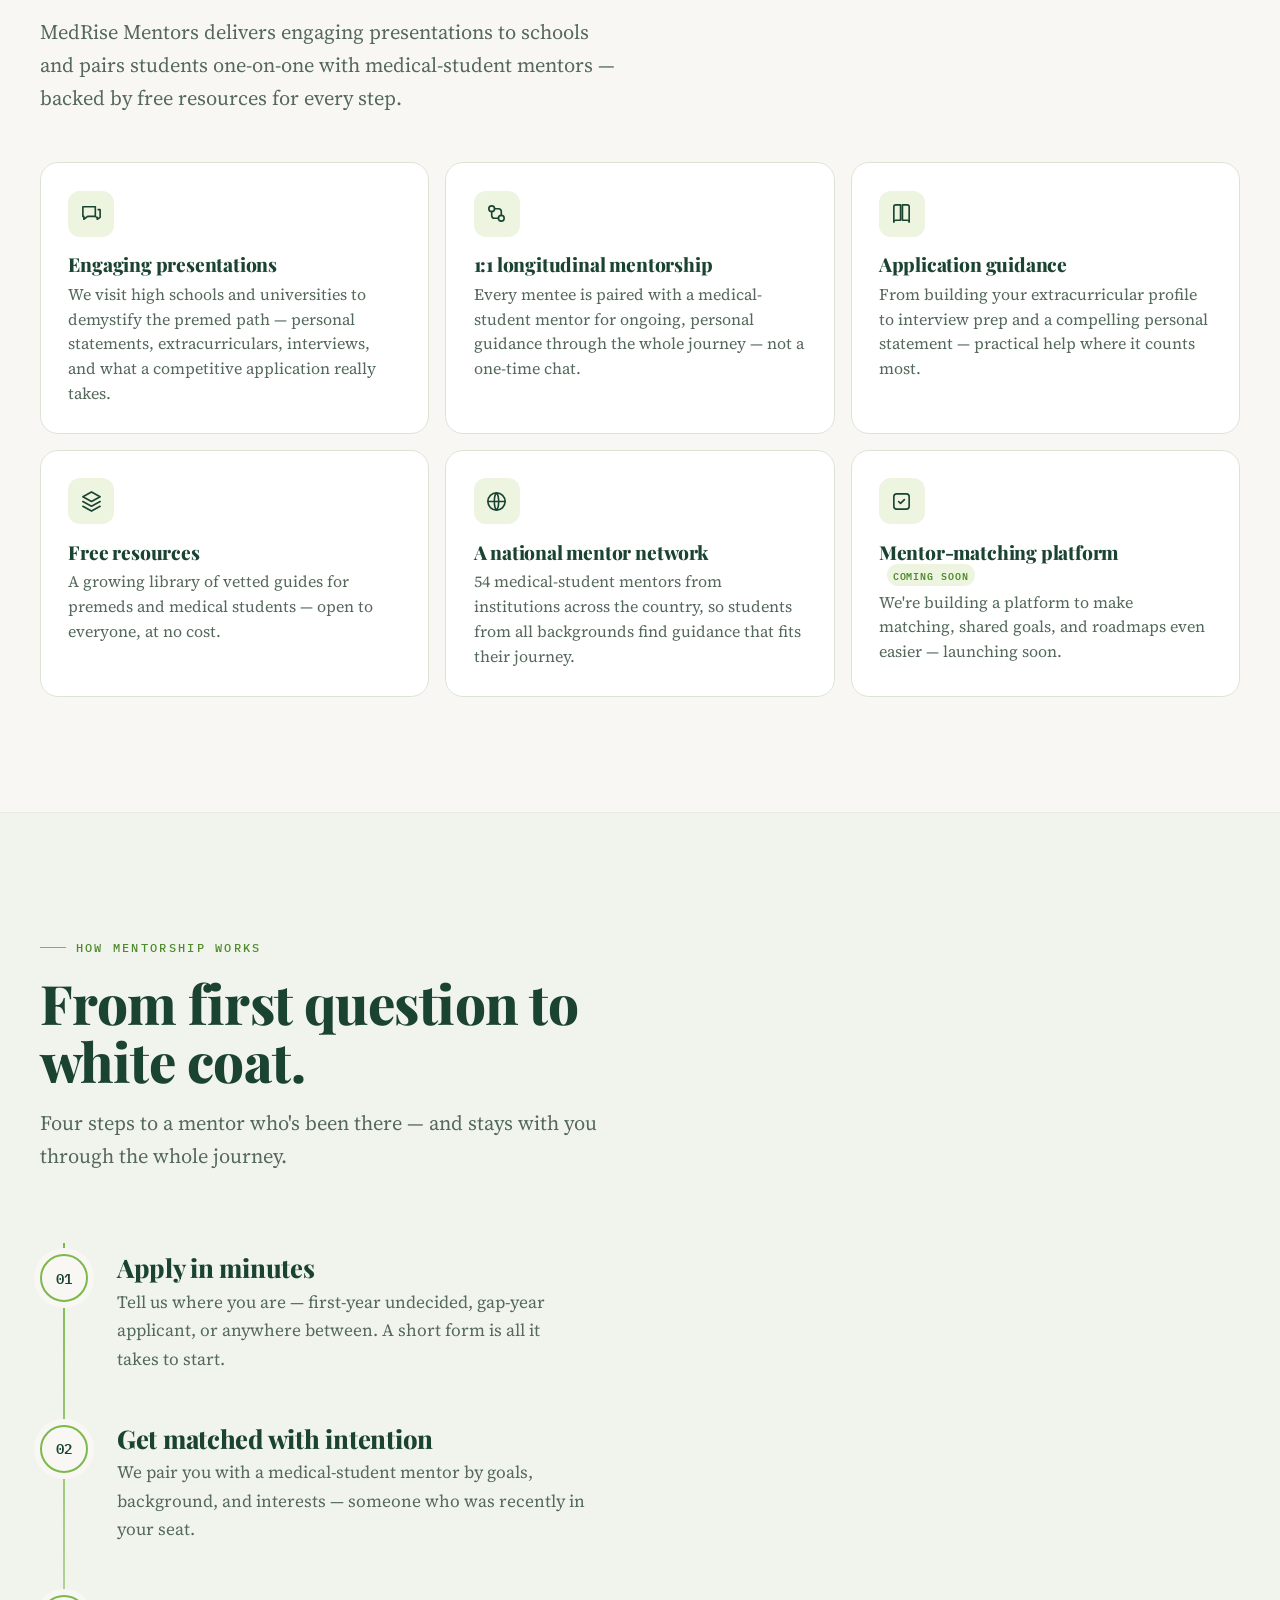
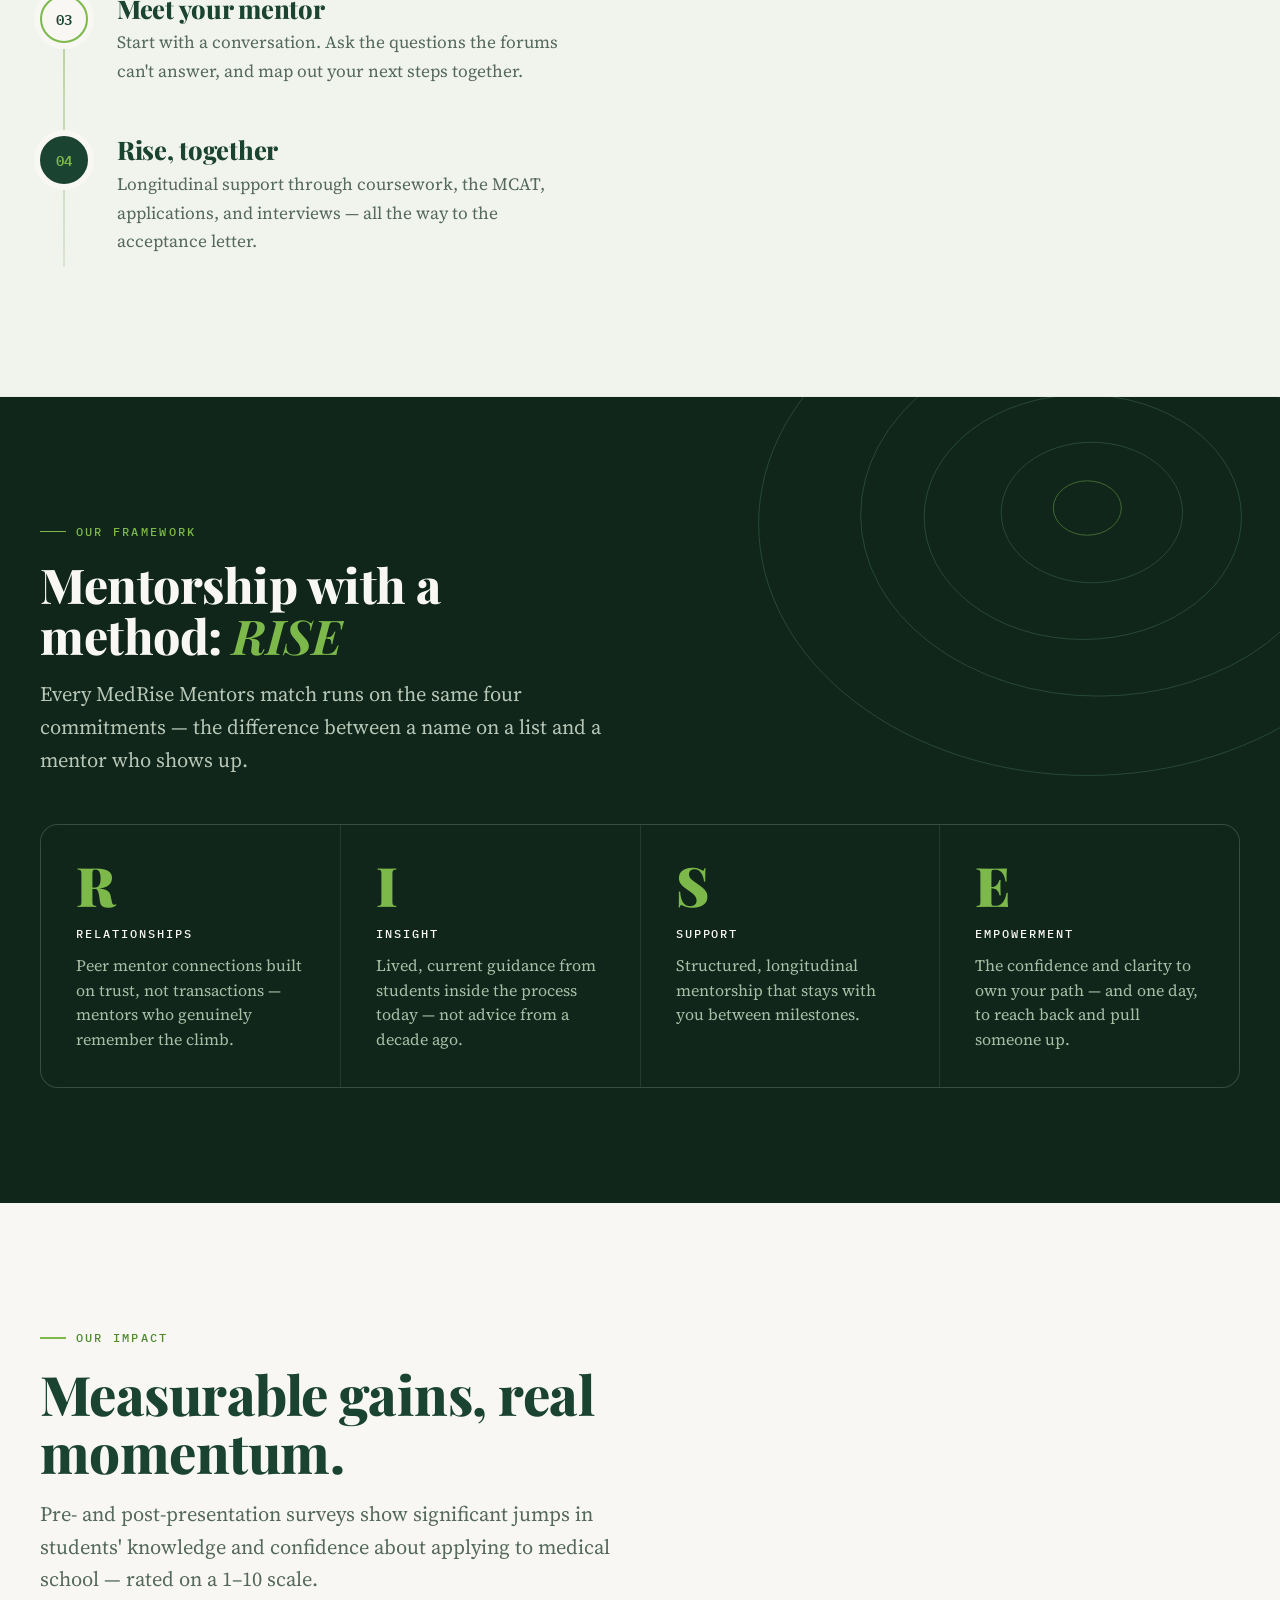
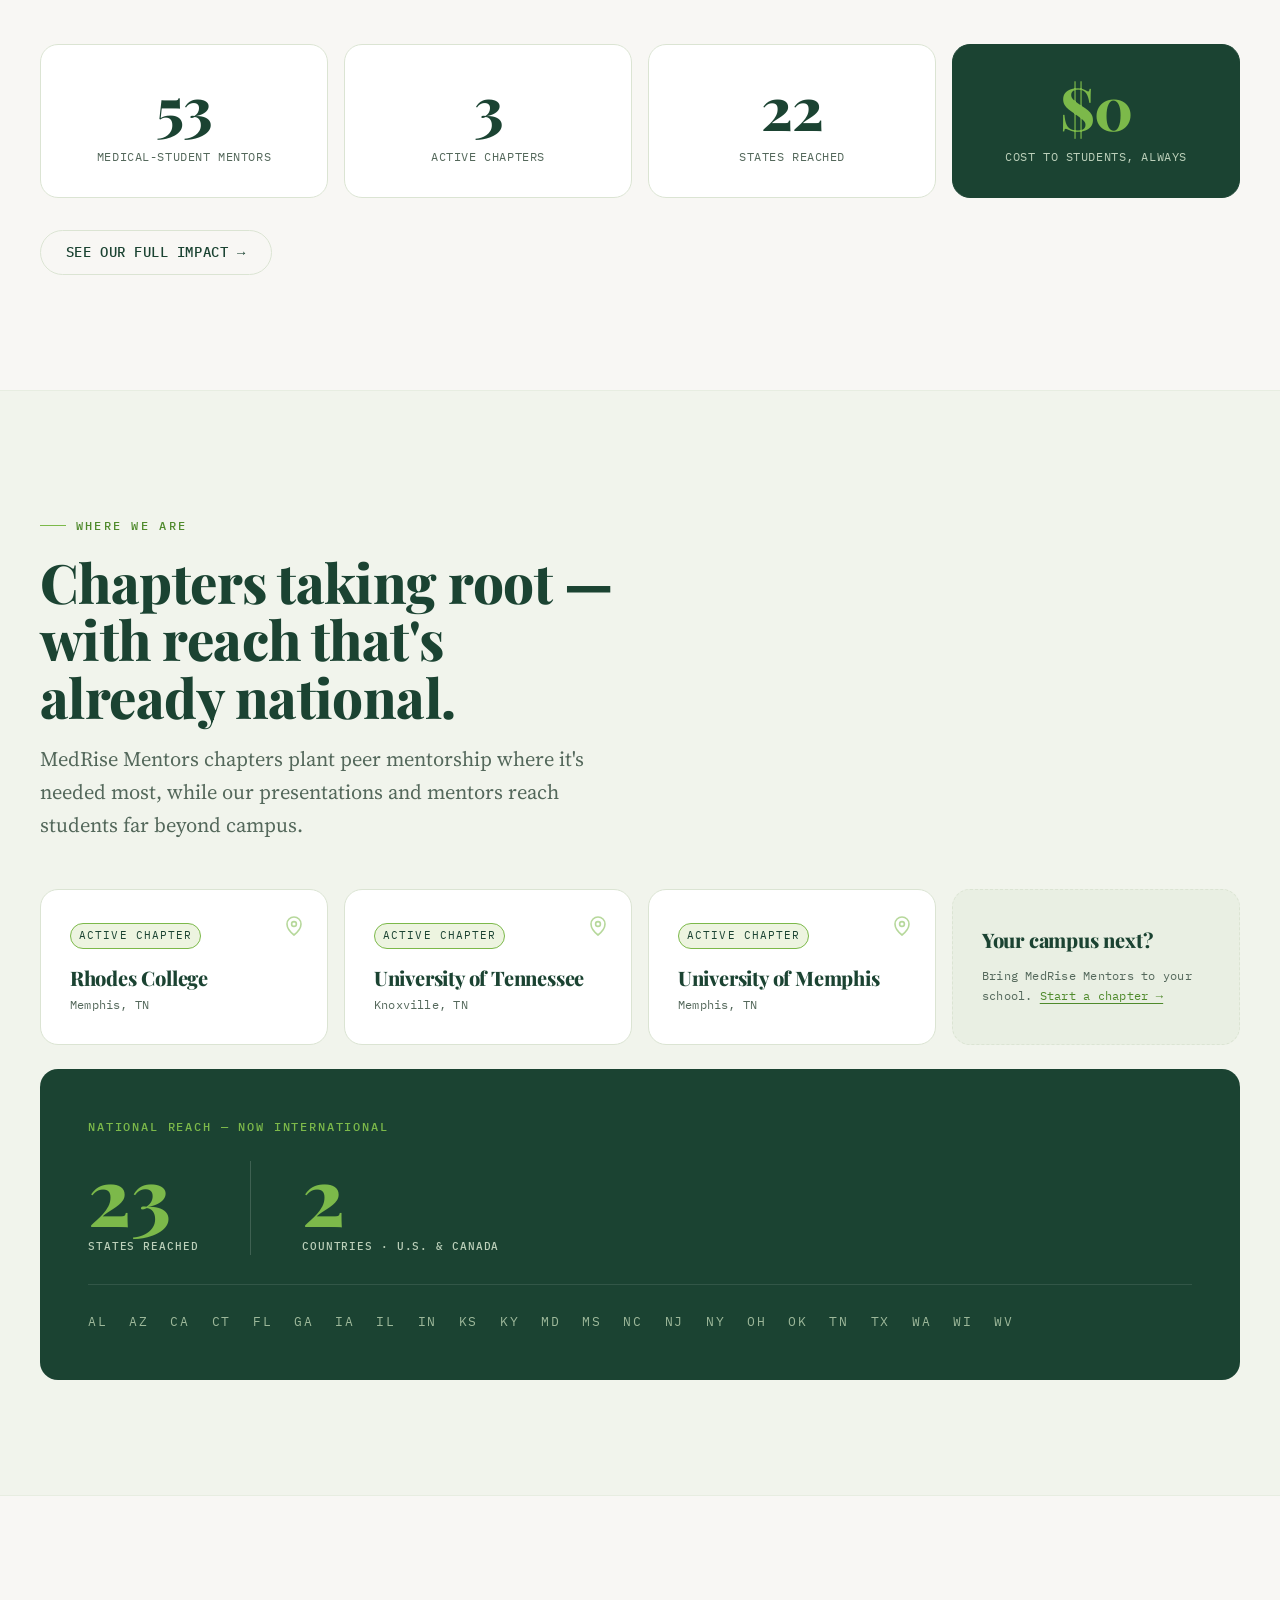
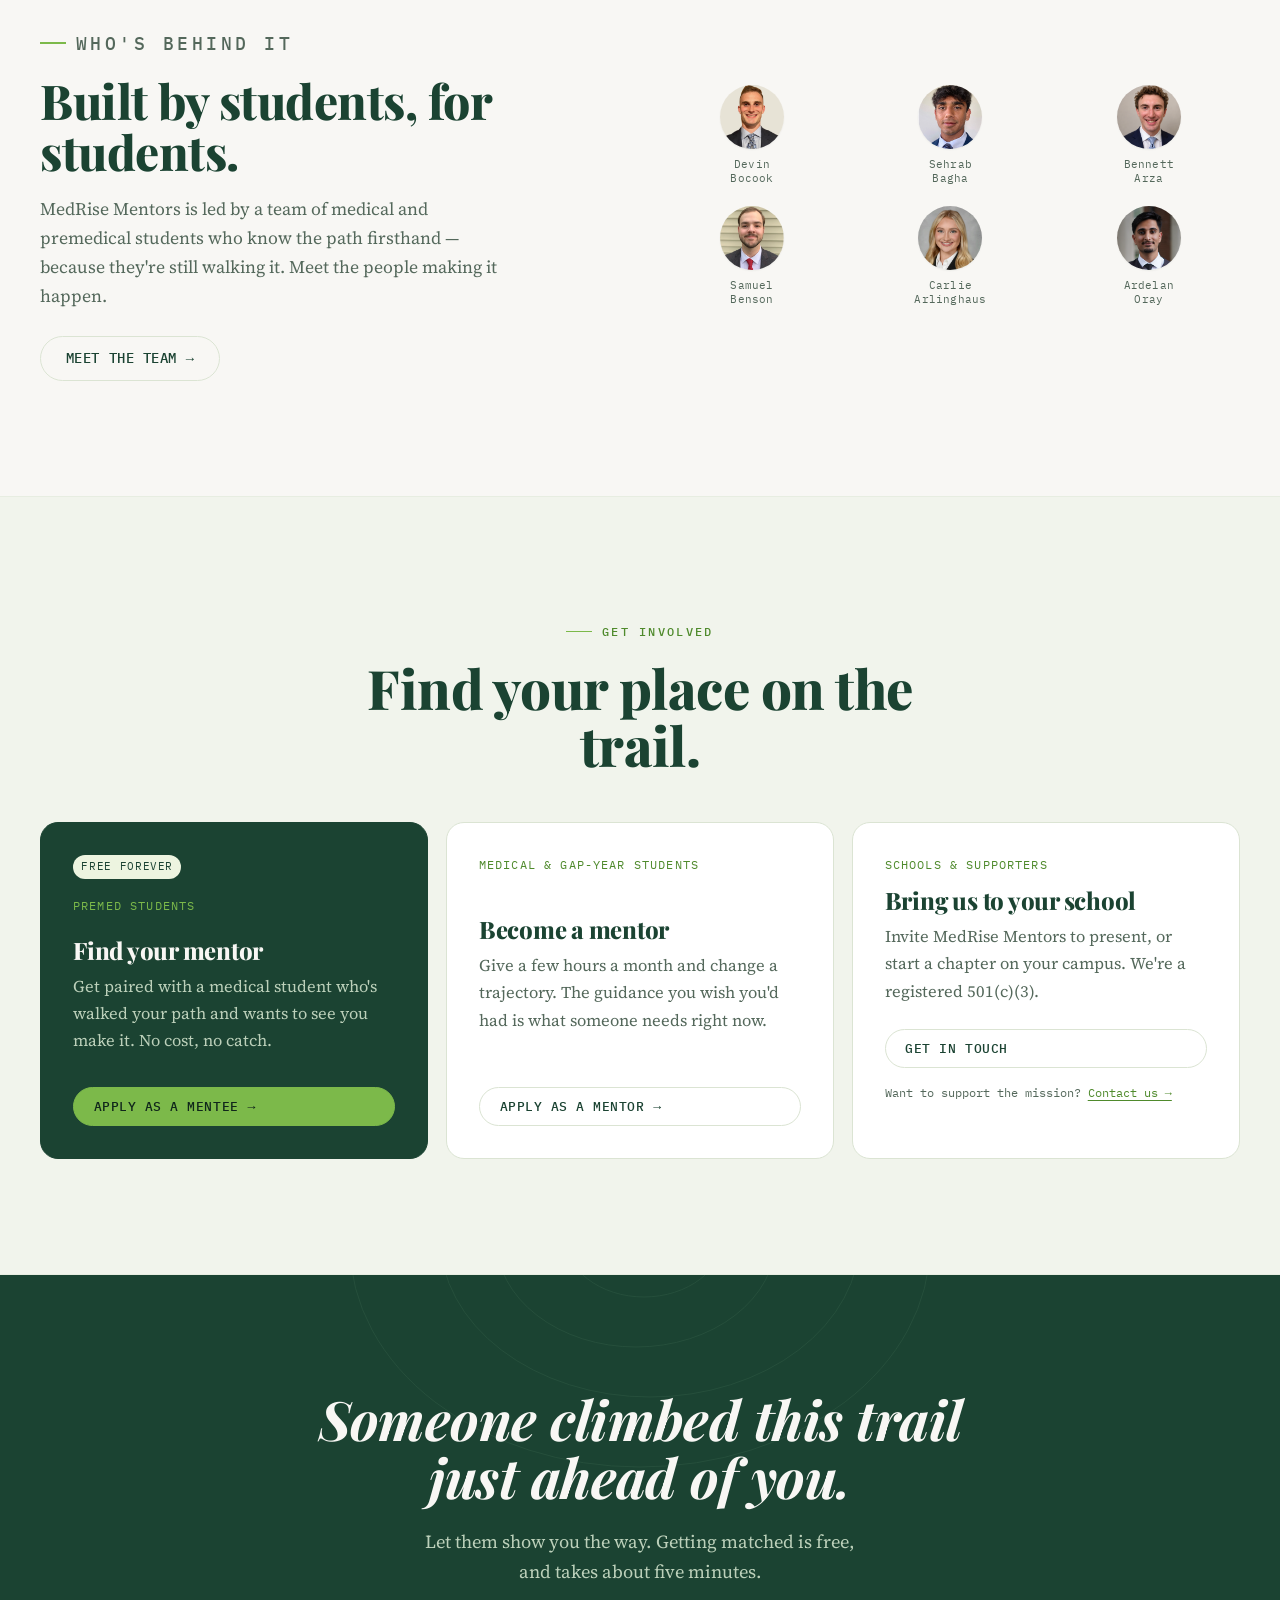
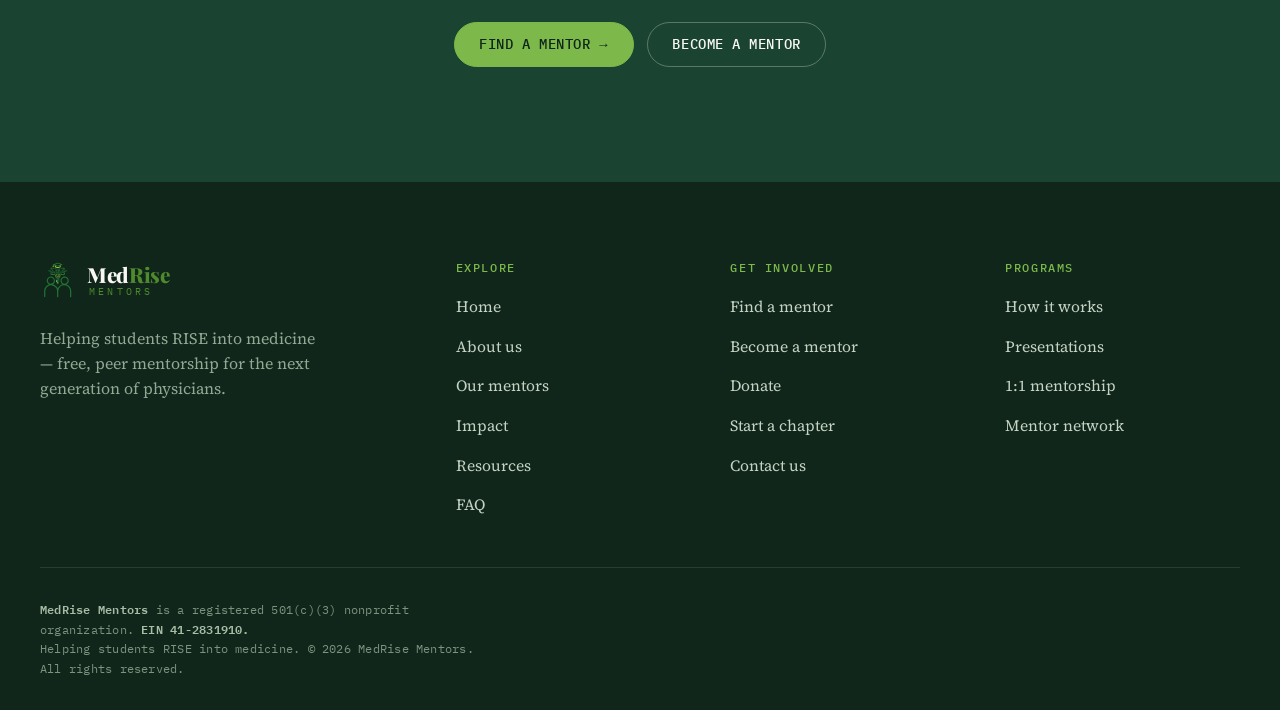
==== commit fb2dd2e4: "Replace page-transition veil with instant nav + subtle enter fade The branded veil intercepted every" ====
--- a/index.html
+++ b/index.html
@@ -33,11 +33,8 @@
 </script>
 
 <script>document.documentElement.classList.remove('no-js');document.documentElement.classList.add('js');</script>
-<script>/* Pre-paint, no flash: show the brand veil when arriving via a page transition,
-   otherwise play the one-per-session intro. Never under reduced motion. */
-(function(){try{var r=document.documentElement,reduce=matchMedia('(prefers-reduced-motion: reduce)').matches,nav=sessionStorage.getItem('ptNav');
-if(nav&&!reduce){r.classList.add('bv-instant','bv-show');setTimeout(function(){r.classList.remove('bv-instant','bv-show');},1600);}
-if(!reduce&&!nav&&!sessionStorage.getItem('mrIntroSeen')){r.classList.add('intro-on');sessionStorage.setItem('mrIntroSeen','1');}}catch(e){}})();</script>
+<script>/* Intro animation: play once per browser session, never under reduced motion. Decided pre-paint so there's no flash. */
+(function(){try{var reduce=matchMedia('(prefers-reduced-motion: reduce)').matches;if(!reduce&&!sessionStorage.getItem('mrIntroSeen')){document.documentElement.classList.add('intro-on');sessionStorage.setItem('mrIntroSeen','1');}}catch(e){}})();</script>
 <link rel="preload" as="font" type="font/woff2" href="/assets/fonts/playfair-normal-latin.woff2" crossorigin><link rel="preload" as="font" type="font/woff2" href="/assets/fonts/sourceserif-normal-latin.woff2" crossorigin><style>@font-face{font-family:'Playfair Display';font-style:normal;font-weight:500 900;font-display:swap;src:url(/assets/fonts/playfair-normal-latin.woff2) format('woff2');unicode-range:U+0000-00FF,U+0131,U+0152-0153,U+02BB-02BC,U+02C6,U+02DA,U+02DC,U+0304,U+0308,U+0329,U+2000-206F,U+2074,U+20AC,U+2122,U+2191,U+2193,U+2212,U+2215,U+FEFF,U+FFFD}@font-face{font-family:'Playfair Display';font-style:normal;font-weight:500 900;font-display:swap;src:url(/assets/fonts/playfair-normal-latin-ext.woff2) format('woff2');unicode-range:U+0100-02BA,U+02BD-02C5,U+02C7-02CC,U+02CE-02D7,U+02DD-02FF,U+0304,U+0308,U+0329,U+1D00-1DBF,U+1E00-1E9F,U+1EF2-1EFF,U+2020,U+20A0-20AB,U+20AD-20C0,U+2113,U+2C60-2C7F,U+A720-A7FF}@font-face{font-family:'Playfair Display';font-style:italic;font-weight:500 700;font-display:swap;src:url(/assets/fonts/playfair-italic-latin.woff2) format('woff2');unicode-range:U+0000-00FF,U+0131,U+0152-0153,U+02BB-02BC,U+02C6,U+02DA,U+02DC,U+0304,U+0308,U+0329,U+2000-206F,U+2074,U+20AC,U+2122,U+2191,U+2193,U+2212,U+2215,U+FEFF,U+FFFD}@font-face{font-family:'Playfair Display';font-style:italic;font-weight:500 700;font-display:swap;src:url(/assets/fonts/playfair-italic-latin-ext.woff2) format('woff2');unicode-range:U+0100-02BA,U+02BD-02C5,U+02C7-02CC,U+02CE-02D7,U+02DD-02FF,U+0304,U+0308,U+0329,U+1D00-1DBF,U+1E00-1E9F,U+1EF2-1EFF,U+2020,U+20A0-20AB,U+20AD-20C0,U+2113,U+2C60-2C7F,U+A720-A7FF}@font-face{font-family:'Source Serif 4';font-style:normal;font-weight:300 700;font-display:swap;src:url(/assets/fonts/sourceserif-normal-latin.woff2) format('woff2');unicode-range:U+0000-00FF,U+0131,U+0152-0153,U+02BB-02BC,U+02C6,U+02DA,U+02DC,U+0304,U+0308,U+0329,U+2000-206F,U+2074,U+20AC,U+2122,U+2191,U+2193,U+2212,U+2215,U+FEFF,U+FFFD}@font-face{font-family:'Source Serif 4';font-style:normal;font-weight:300 700;font-display:swap;src:url(/assets/fonts/sourceserif-normal-latin-ext.woff2) format('woff2');unicode-range:U+0100-02BA,U+02BD-02C5,U+02C7-02CC,U+02CE-02D7,U+02DD-02FF,U+0304,U+0308,U+0329,U+1D00-1DBF,U+1E00-1E9F,U+1EF2-1EFF,U+2020,U+20A0-20AB,U+20AD-20C0,U+2113,U+2C60-2C7F,U+A720-A7FF}@font-face{font-family:'Source Serif 4';font-style:italic;font-weight:400;font-display:swap;src:url(/assets/fonts/sourceserif-italic-latin.woff2) format('woff2');unicode-range:U+0000-00FF,U+0131,U+0152-0153,U+02BB-02BC,U+02C6,U+02DA,U+02DC,U+0304,U+0308,U+0329,U+2000-206F,U+2074,U+20AC,U+2122,U+2191,U+2193,U+2212,U+2215,U+FEFF,U+FFFD}@font-face{font-family:'Source Serif 4';font-style:italic;font-weight:400;font-display:swap;src:url(/assets/fonts/sourceserif-italic-latin-ext.woff2) format('woff2');unicode-range:U+0100-02BA,U+02BD-02C5,U+02C7-02CC,U+02CE-02D7,U+02DD-02FF,U+0304,U+0308,U+0329,U+1D00-1DBF,U+1E00-1E9F,U+1EF2-1EFF,U+2020,U+20A0-20AB,U+20AD-20C0,U+2113,U+2C60-2C7F,U+A720-A7FF}@font-face{font-family:'IBM Plex Mono';font-style:normal;font-weight:400;font-display:swap;src:url(/assets/fonts/ibmplexmono-400-normal-latin.woff2) format('woff2');unicode-range:U+0000-00FF,U+0131,U+0152-0153,U+02BB-02BC,U+02C6,U+02DA,U+02DC,U+0304,U+0308,U+0329,U+2000-206F,U+2074,U+20AC,U+2122,U+2191,U+2193,U+2212,U+2215,U+FEFF,U+FFFD}@font-face{font-family:'IBM Plex Mono';font-style:normal;font-weight:400;font-display:swap;src:url(/assets/fonts/ibmplexmono-400-normal-latin-ext.woff2) format('woff2');unicode-range:U+0100-02BA,U+02BD-02C5,U+02C7-02CC,U+02CE-02D7,U+02DD-02FF,U+0304,U+0308,U+0329,U+1D00-1DBF,U+1E00-1E9F,U+1EF2-1EFF,U+2020,U+20A0-20AB,U+20AD-20C0,U+2113,U+2C60-2C7F,U+A720-A7FF}@font-face{font-family:'IBM Plex Mono';font-style:normal;font-weight:500;font-display:swap;src:url(/assets/fonts/ibmplexmono-500-normal-latin.woff2) format('woff2');unicode-range:U+0000-00FF,U+0131,U+0152-0153,U+02BB-02BC,U+02C6,U+02DA,U+02DC,U+0304,U+0308,U+0329,U+2000-206F,U+2074,U+20AC,U+2122,U+2191,U+2193,U+2212,U+2215,U+FEFF,U+FFFD}@font-face{font-family:'IBM Plex Mono';font-style:normal;font-weight:500;font-display:swap;src:url(/assets/fonts/ibmplexmono-500-normal-latin-ext.woff2) format('woff2');unicode-range:U+0100-02BA,U+02BD-02C5,U+02C7-02CC,U+02CE-02D7,U+02DD-02FF,U+0304,U+0308,U+0329,U+1D00-1DBF,U+1E00-1E9F,U+1EF2-1EFF,U+2020,U+20A0-20AB,U+20AD-20C0,U+2113,U+2C60-2C7F,U+A720-A7FF}@font-face{font-family:'IBM Plex Mono';font-style:normal;font-weight:600;font-display:swap;src:url(/assets/fonts/ibmplexmono-600-normal-latin.woff2) format('woff2');unicode-range:U+0000-00FF,U+0131,U+0152-0153,U+02BB-02BC,U+02C6,U+02DA,U+02DC,U+0304,U+0308,U+0329,U+2000-206F,U+2074,U+20AC,U+2122,U+2191,U+2193,U+2212,U+2215,U+FEFF,U+FFFD}@font-face{font-family:'IBM Plex Mono';font-style:normal;font-weight:600;font-display:swap;src:url(/assets/fonts/ibmplexmono-600-normal-latin-ext.woff2) format('woff2');unicode-range:U+0100-02BA,U+02BD-02C5,U+02C7-02CC,U+02CE-02D7,U+02DD-02FF,U+0304,U+0308,U+0329,U+1D00-1DBF,U+1E00-1E9F,U+1EF2-1EFF,U+2020,U+20A0-20AB,U+20AD-20C0,U+2113,U+2C60-2C7F,U+A720-A7FF}</style>
 <style>
 :root{
@@ -468,27 +465,10 @@
 html.intro-done .hero-inner{opacity:1;transform:none}
 </style>
 <style>
-/* Branded page-transition veil */
-#brandveil{position:fixed;inset:0;z-index:2500;background:var(--paper);display:grid;place-items:center;opacity:0;visibility:hidden;transition:opacity .42s var(--ease),visibility .42s}
-#brandveil .bv-inner{display:flex;flex-direction:column;align-items:center;gap:1.1rem}
-#brandveil .bv-lock{display:flex;align-items:center;gap:.62rem;transform:scale(.94);transition:transform .52s var(--ease)}
-#brandveil .bv-mark{position:relative;width:clamp(50px,6vw,66px);height:clamp(50px,6vw,66px);flex:0 0 auto}
-#brandveil .bv-glow{position:absolute;left:-14%;top:-10%;width:128%;height:128%;border-radius:50%;background:radial-gradient(circle at 50% 56%,rgba(124,185,74,.3),rgba(124,185,74,0) 66%)}
-#brandveil .bv-logo{position:relative;width:100%;height:100%;display:block}
-#brandveil .bv-word{display:flex;flex-direction:column;line-height:1}
-#brandveil .bv-name{font-family:"Playfair Display",Georgia,serif;font-weight:800;letter-spacing:-.02em;color:var(--forest);font-size:clamp(1.7rem,3vw,2.15rem)}
-#brandveil .bv-name .nm-rise{color:var(--lime-deep)}
-#brandveil .bv-sub{font-family:"IBM Plex Mono",monospace;font-size:.62rem;letter-spacing:.34em;text-transform:uppercase;color:var(--lime-deep);margin-top:.3rem;padding-left:.12rem}
-#brandveil .bv-bar{width:0;height:2px;border-radius:2px;background:var(--lime);transition:width .55s var(--ease)}
-html.bv-show #brandveil{opacity:1;visibility:visible}
-html.bv-show #brandveil .bv-lock{transform:scale(1)}
-html.bv-show #brandveil .bv-bar{width:66px}
-html.bv-instant #brandveil,html.bv-instant #brandveil *{transition:none!important}
 @media (prefers-reduced-motion:no-preference){
-.js main{animation:pageIn .55s var(--ease) both}
-@keyframes pageIn{from{opacity:0;transform:translateY(12px)}to{opacity:1;transform:none}}
+.js main{animation:pageIn .3s var(--ease) both}
+@keyframes pageIn{from{opacity:0;transform:translateY(8px)}to{opacity:1;transform:none}}
 }
-@media (prefers-reduced-motion:reduce){#brandveil{display:none!important}}
 </style>
 </head>
 <body>
@@ -506,7 +486,6 @@
     </div>
   </div>
 </div>
-<div id="brandveil" aria-hidden="true"><div class="bv-inner"><div class="bv-lock"><span class="bv-mark"><span class="bv-glow"></span><img class="bv-logo" src="assets/logo-mark.svg" alt="" width="36" height="36"></span><span class="bv-word"><span class="bv-name">Med<span class="nm-rise">Rise</span></span><span class="bv-sub">Mentors</span></span></div><span class="bv-bar"></span></div></div>
 <header class="header"><div class="wrap"><nav class="nav" aria-label="Primary"><a class="brand" href="index.html" aria-label="MedRise Mentors home"><img class="mark" src="assets/logo-mark.svg" alt="" width="36" height="36" decoding="async"><span class="brand-text"><span class="name">Med<span class="nm-rise">Rise</span></span><span class="sub">Mentors</span></span></a><ul class="nav-links" id="navlinks"><li><a href="index.html" class="active" aria-current="page">Home</a></li><li><a href="about.html">About</a></li><li><a href="mentors.html">Our Mentors</a></li><li><a href="impact.html">Impact</a></li><li><a href="resources.html">Resources</a></li><li><a href="faq.html">FAQ</a></li><li><a class="btn btn-ghost" href="donate.html">Donate</a></li><li><a class="btn btn-primary" href="https://forms.gle/wayZXBWiD3tpWAMk7">Find a mentor</a></li><li><a class="btn btn-ghost" href="https://forms.gle/ACNCQ9VSMehtkLAf6">Become a mentor</a></li></ul><div class="nav-cta"><a class="btn btn-ghost" href="donate.html">Donate</a><a class="btn btn-primary" href="https://forms.gle/wayZXBWiD3tpWAMk7">Find a mentor <span class="arw">&rarr;</span></a><a class="btn btn-ghost" href="https://forms.gle/ACNCQ9VSMehtkLAf6">Become a mentor</a><button class="nav-toggle" id="navToggle" aria-label="Open menu" aria-expanded="false" aria-controls="navlinks"><span></span></button></div></nav></div></header>
 <main id="main">
 <section class="hero"><svg class="contours" viewBox="0 0 1440 720" preserveAspectRatio="xMaxYMid slice" aria-hidden="true"><g transform="translate(1080,300)"><ellipse class="peak" pathLength="1" cx="0" cy="0" rx="40" ry="30"/><ellipse pathLength="1" cx="6" cy="4" rx="95" ry="74"/><ellipse pathLength="1" cx="-4" cy="10" rx="165" ry="128"/><ellipse pathLength="1" cx="14" cy="6" rx="245" ry="188"/><ellipse pathLength="1" cx="-2" cy="18" rx="335" ry="256"/><ellipse pathLength="1" cx="22" cy="12" rx="435" ry="330"/><ellipse pathLength="1" cx="6" cy="26" rx="545" ry="410"/><ellipse pathLength="1" cx="30" cy="20" rx="665" ry="498"/></g></svg><div class="wrap"><div class="hero-inner"><p class="eyebrow">501(c)(3) nonprofit &middot; Peer mentorship</p><h1>The climb into medicine is steep.<br><span class="ital">No one should make it alone.</span></h1><p class="sub">MedRise Mentors pairs premed students with medical students who stood exactly where they are now — one step ahead on the same trail. Free presentations, individual mentorship, and clear guidance for the students who need it most.</p><div class="hero-actions"><a class="btn btn-primary btn-lg" href="https://forms.gle/wayZXBWiD3tpWAMk7">Find a mentor <span class="arw">&rarr;</span></a><a class="btn btn-ghost btn-lg" href="https://forms.gle/ACNCQ9VSMehtkLAf6">Become a mentor</a></div><div class="trust"><span><span class="dot"></span><b>54 medical-student mentors</b></span><span>Active on <b>3 chapters</b></span><span>Students reached across <b>23 states</b> &amp; <b>2 countries</b></span></div></div></div></section><section class="section overview" id="overview"><svg class="contours2" viewBox="0 0 600 600" aria-hidden="true"><g transform="translate(340,240)"><ellipse class="peak" cx="0" cy="0" rx="30" ry="24"/><ellipse cx="4" cy="4" rx="80" ry="62"/><ellipse cx="-4" cy="8" rx="140" ry="108"/><ellipse cx="10" cy="6" rx="210" ry="160"/><ellipse cx="0" cy="14" rx="290" ry="222"/></g></svg><div class="wrap"><div class="section-head reveal"><p class="eyebrow">Watch our story</p><h2>Meet MedRise Mentors.</h2><p class="lede" style="margin-top:1.1rem">A closer look at who we are, why we exist, and how peer mentorship helps students rise into medicine.</p></div><div class="overview-frame reveal" data-d="1"><video controls preload="none" playsinline poster="assets/video/overview-poster.svg" aria-label="MedRise Mentors overview video"><source src="assets/video/medrise-overview.mp4" type="video/mp4">Your browser doesn't support embedded video. <a href="assets/video/medrise-overview.mp4" style="color:var(--lime)">Download the overview video</a> instead.</video><button class="video-play" type="button" aria-label="Play the MedRise Mentors overview video"></button></div></div></section><section class="section tint" id="mission"><div class="wrap"><div class="mission-grid"><div class="mission-body reveal"><p class="eyebrow">Why we exist</p><h2 class="h-lg">Talent is everywhere. The map to medicine isn't.</h2><p style="margin-top:1.4rem">The path into medicine rewards insider knowledge — which experiences count, how to read an application cycle, what a competitive story looks like. <strong>Students without connections in medicine too often navigate it blind,</strong> piecing together conflicting advice from forums like Reddit and Student Doctor Network.</p><p>MedRise Mentors removes those barriers with the people best positioned to help: medical students who walked the same road a few years earlier, and remember exactly how it felt.</p><p class="pullnote">No student should have to figure this journey out alone.</p></div><div class="reveal" data-d="2"><div class="mini-stats"><div class="cell"><div class="num">1:1</div><div class="lbl">Mentee to medical-student mentor</div></div><div class="cell"><div class="num">$0</div><div class="lbl">Cost to every student, always</div></div><div class="cell"><div class="num">Every<br>stage</div><div class="lbl">High school through undergrad applicants</div></div><div class="cell"><div class="num">A&nbsp;colleague</div><div class="lbl">Someone who works with you, not for you</div></div></div></div></div></div></section><section class="section" id="do"><div class="wrap"><div class="section-head reveal"><p class="eyebrow">What we do</p><h2 class="h-lg">Two ways we help students rise.</h2><p class="lede" style="margin-top:1.1rem">MedRise Mentors delivers engaging presentations to schools and pairs students one-on-one with medical-student mentors — backed by free resources for every step.</p></div><div class="do-grid"><div class="feat reveal" data-d="0"><div class="ico"><svg viewBox="0 0 24 24"><path d="M3 5h13v10H8l-4 3v-3H3zM19 8h2v8l-3 2v-2h-1"/></svg></div><h3>Engaging presentations</h3><p>We visit high schools and universities to demystify the premed path — personal statements, extracurriculars, interviews, and what a competitive application really takes.</p></div>
@@ -698,6 +677,5 @@
   });
 })();
 </script>
-<script src="assets/js/nav-transition.js" defer></script>
 </body>
 </html>
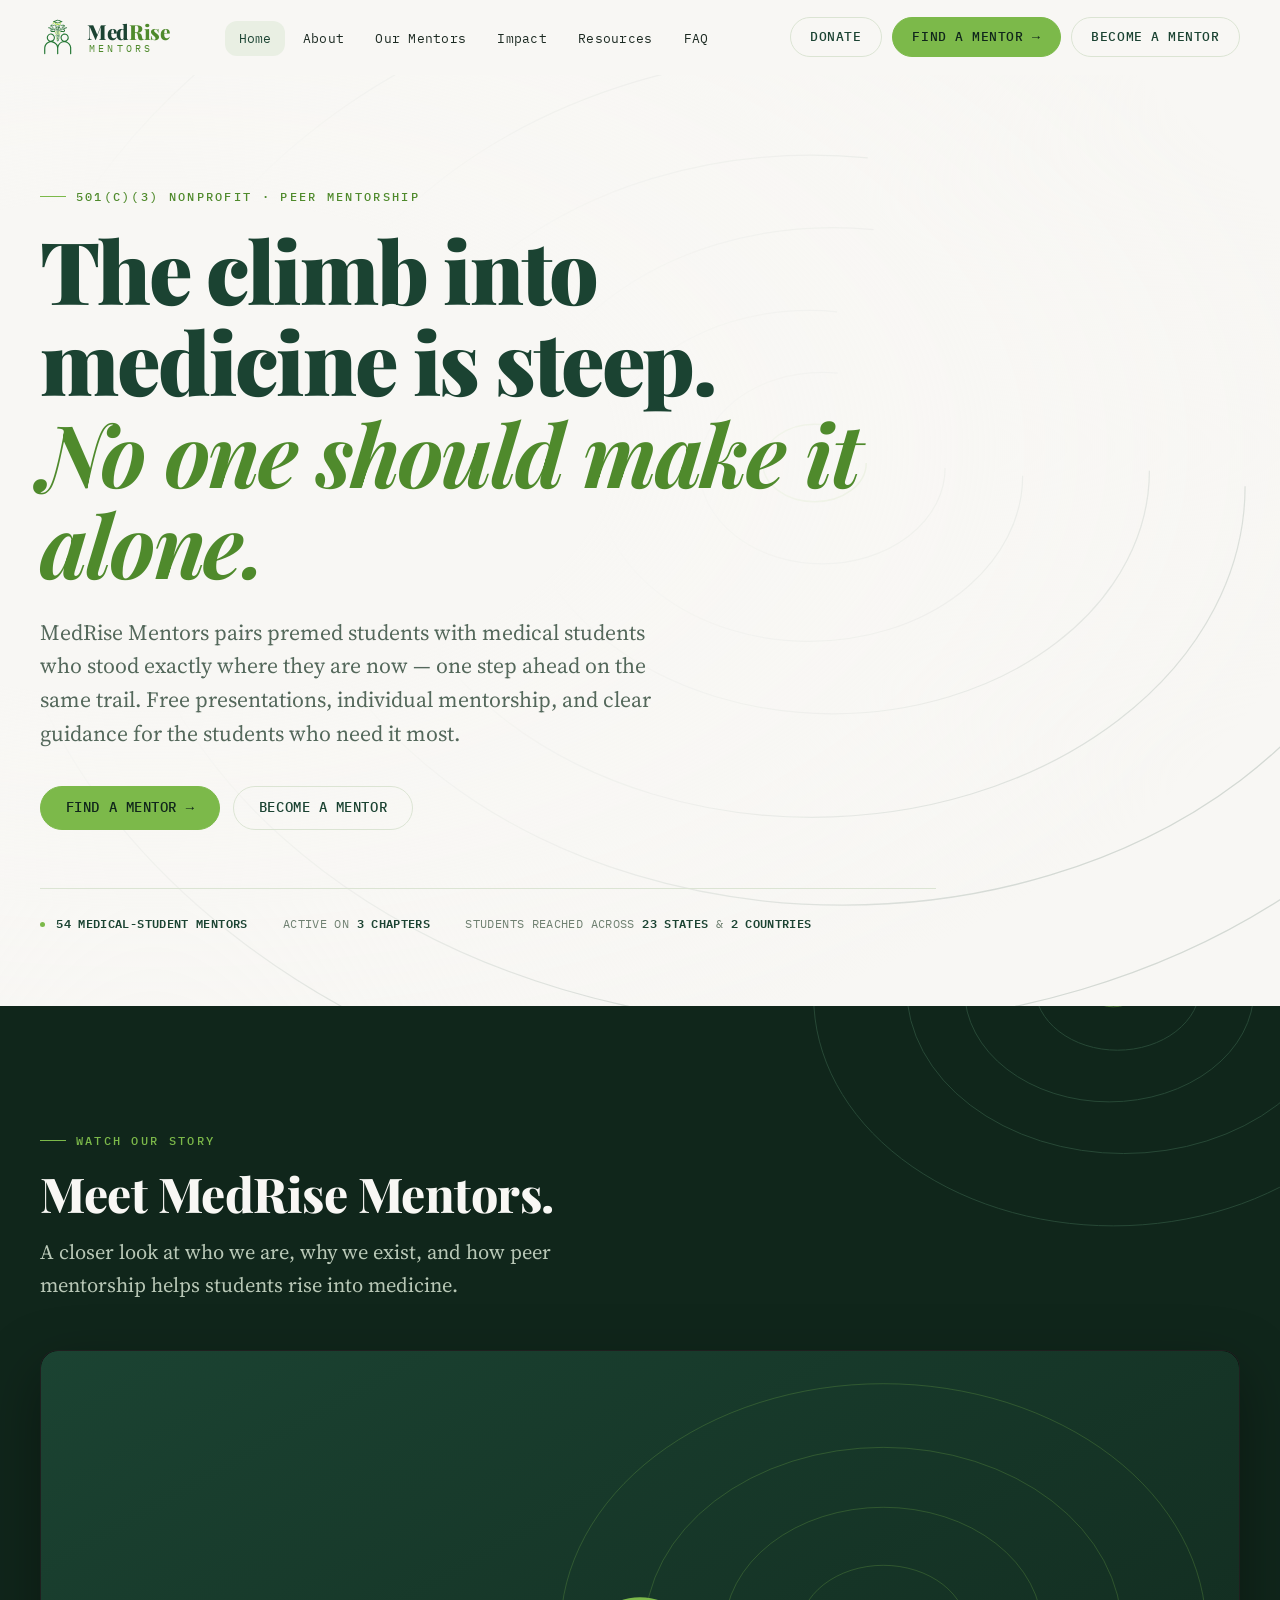
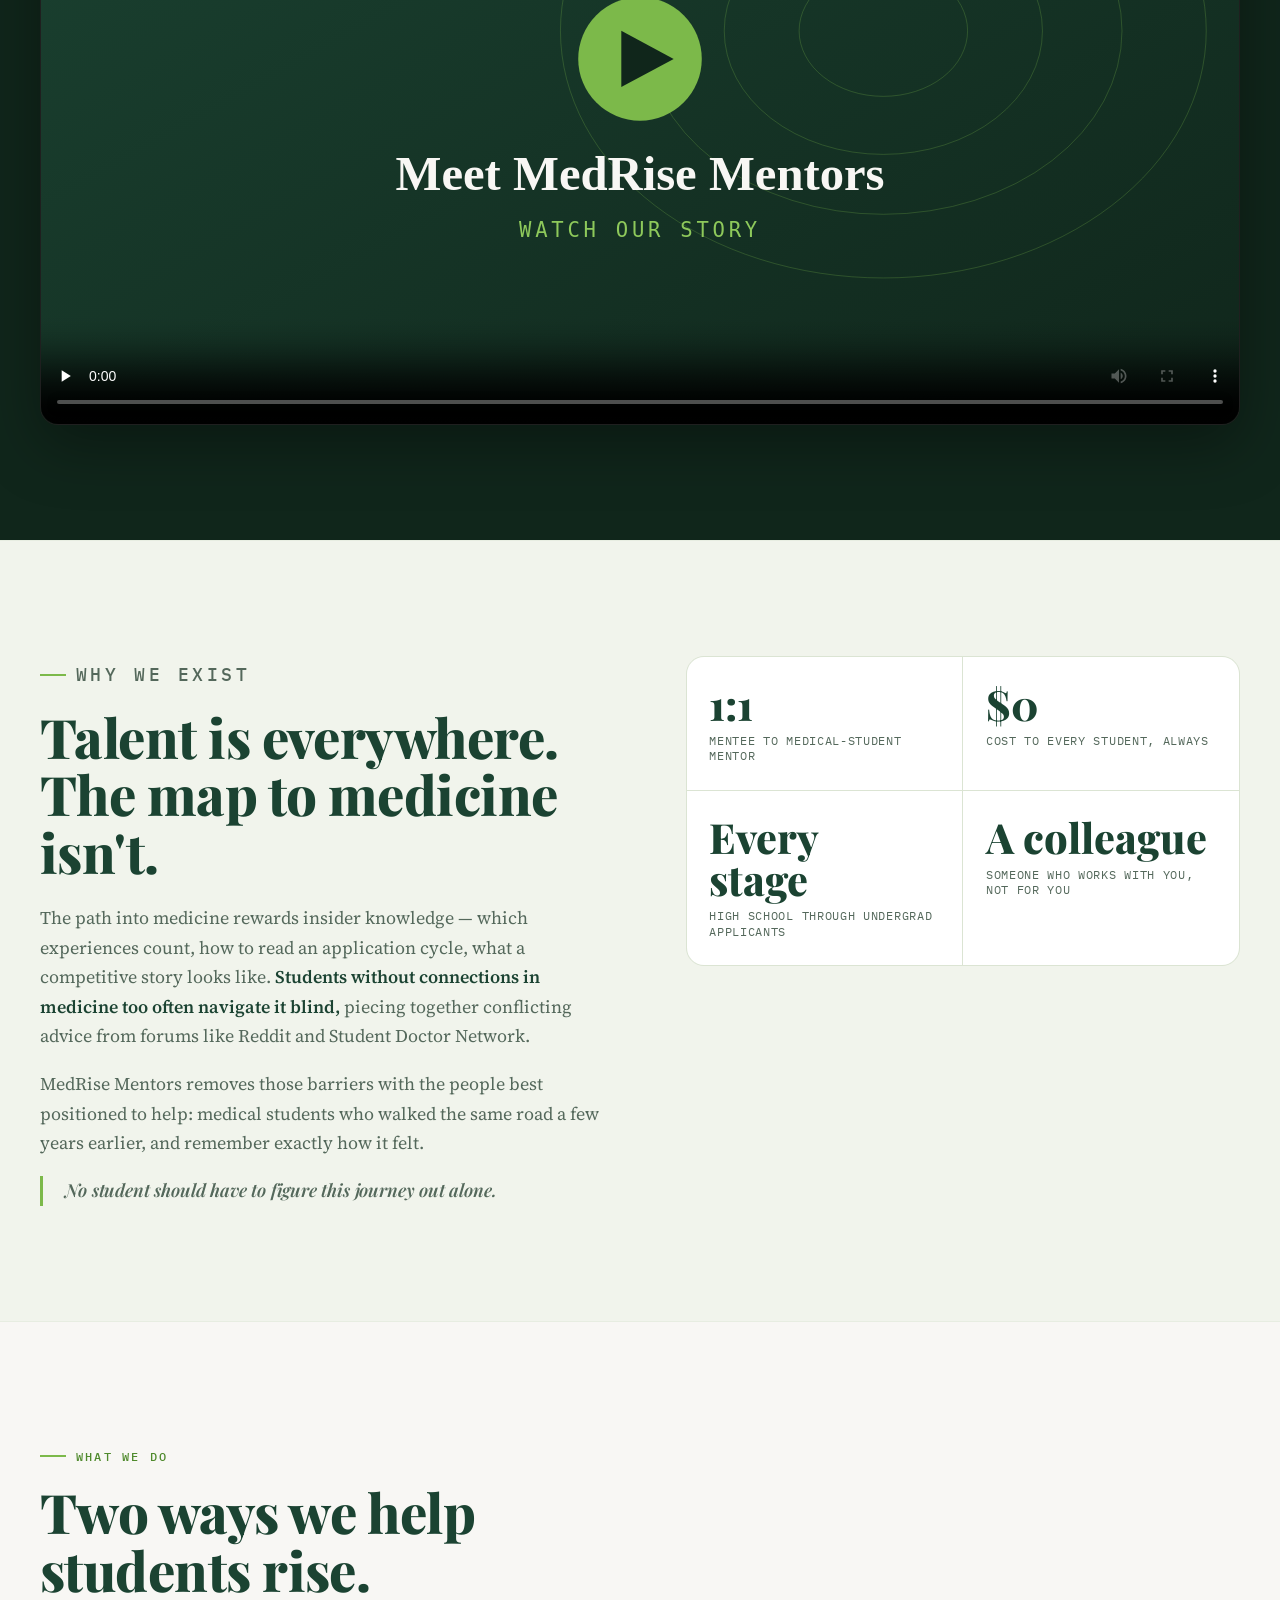
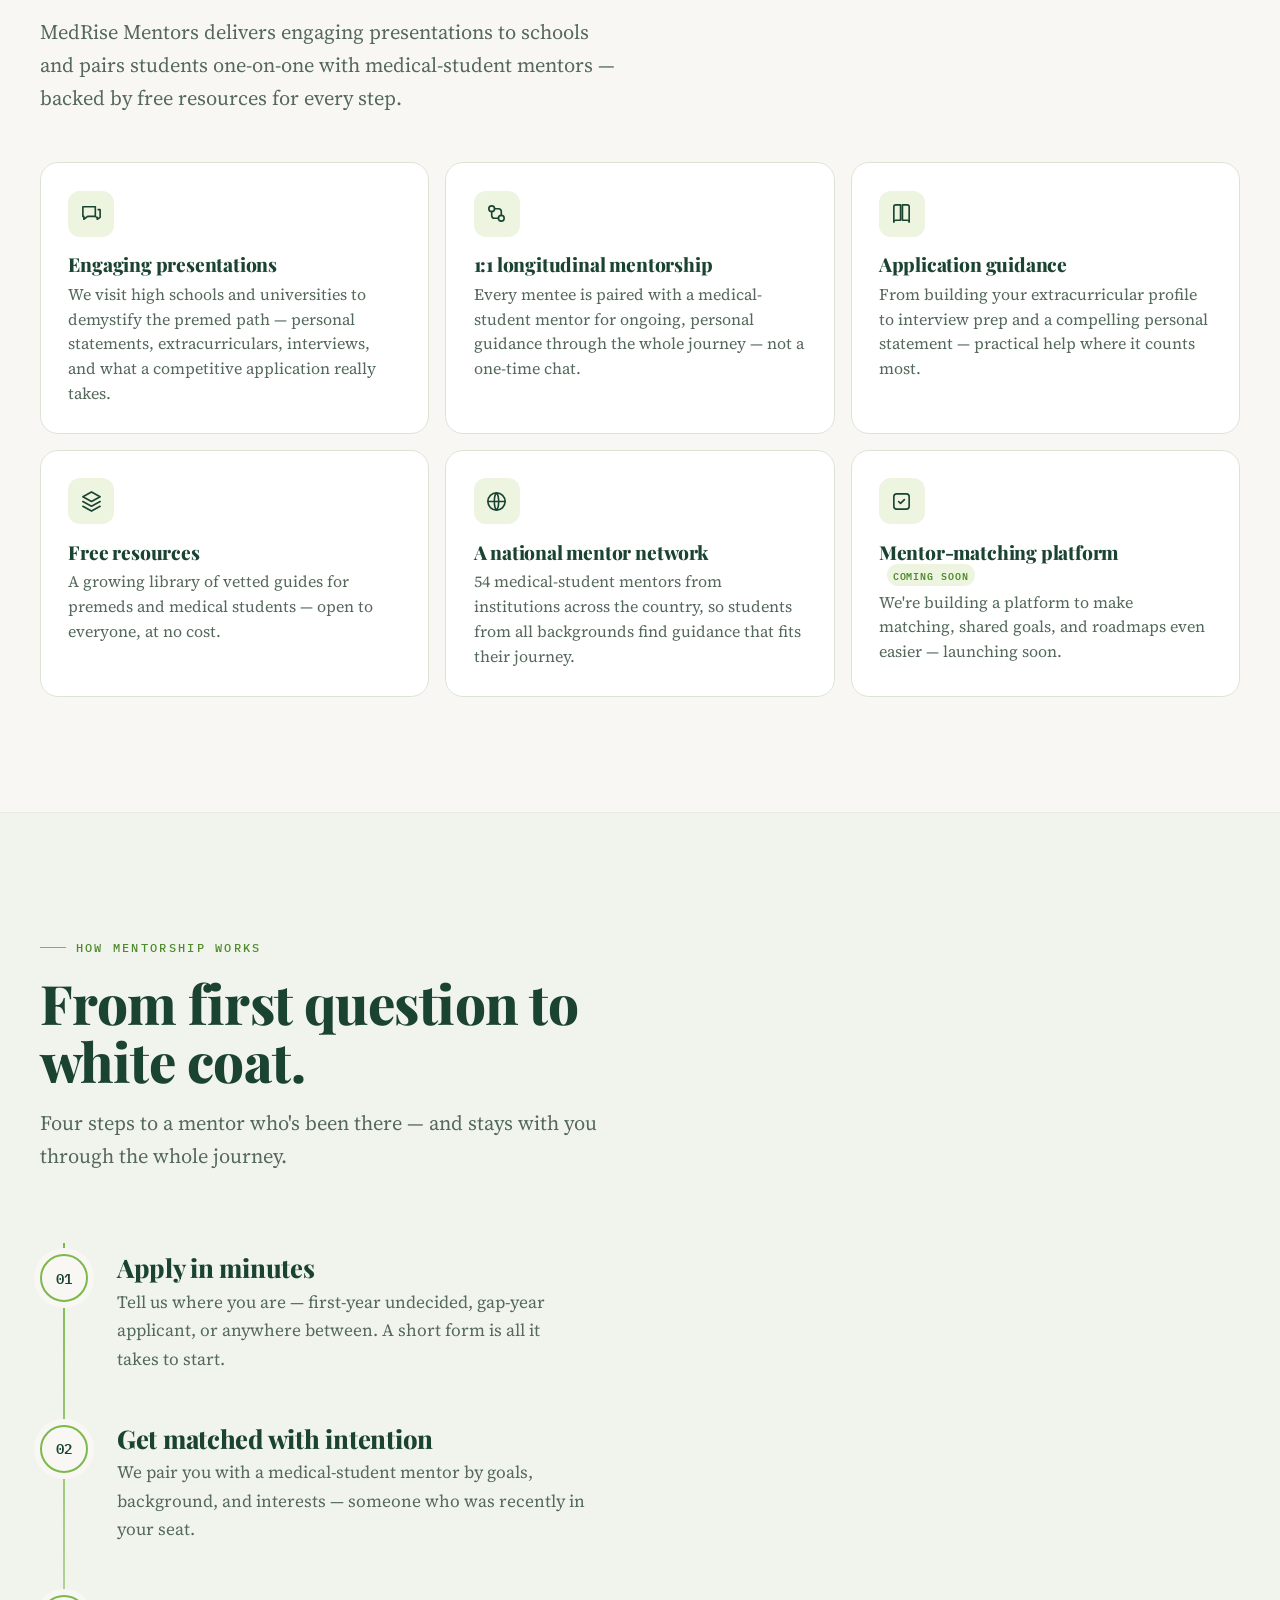
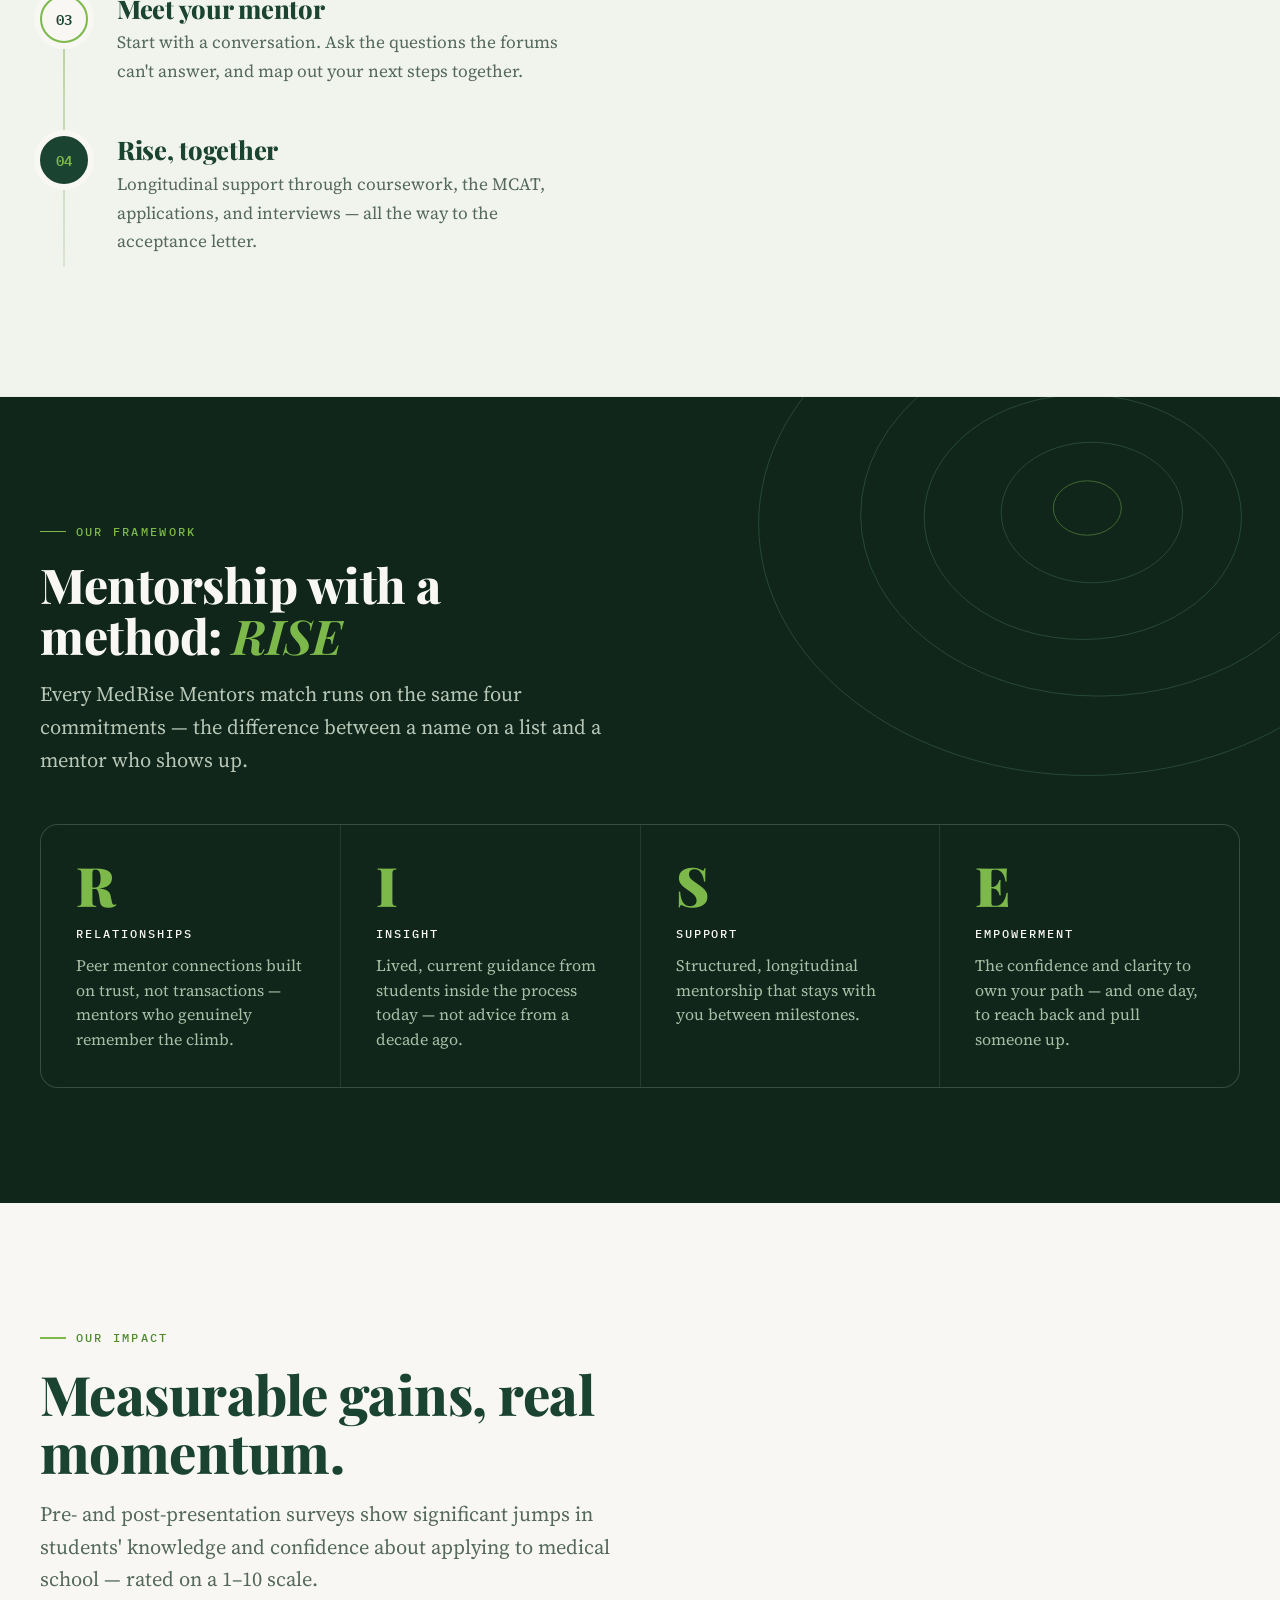
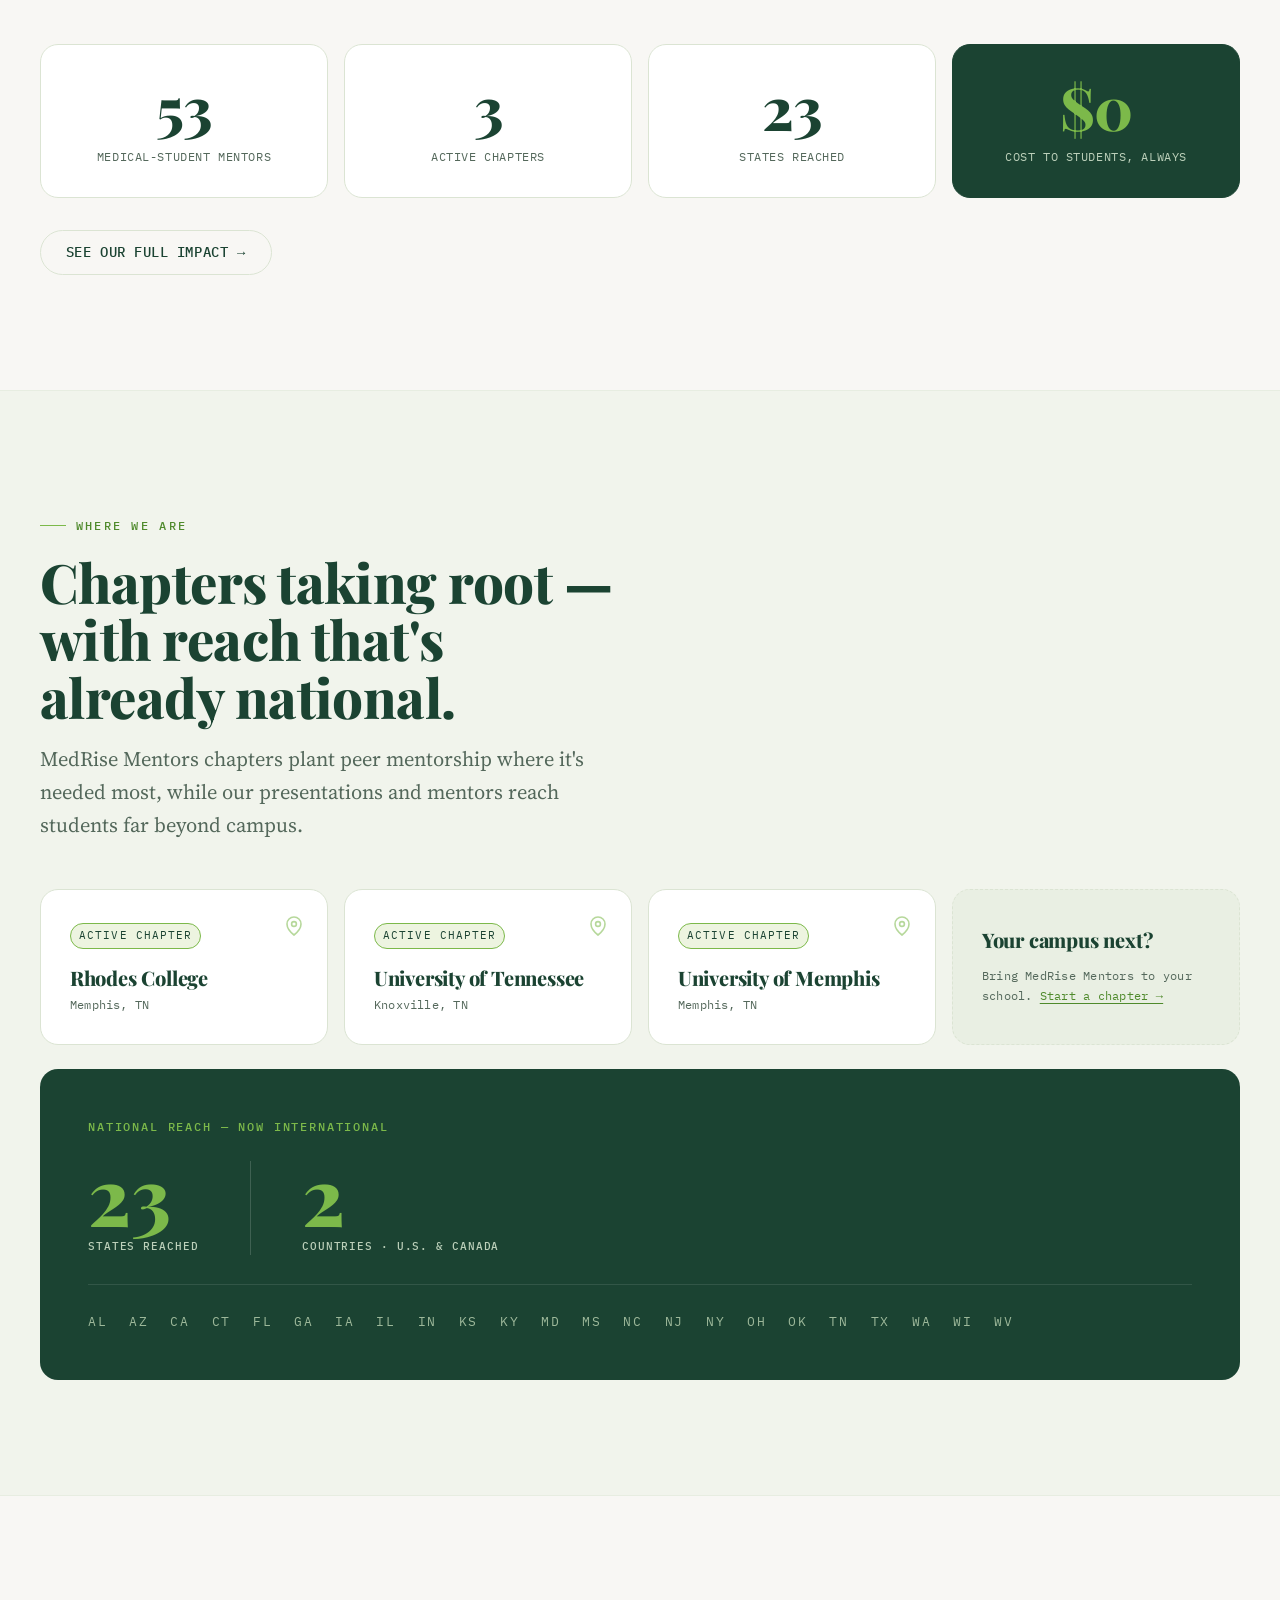
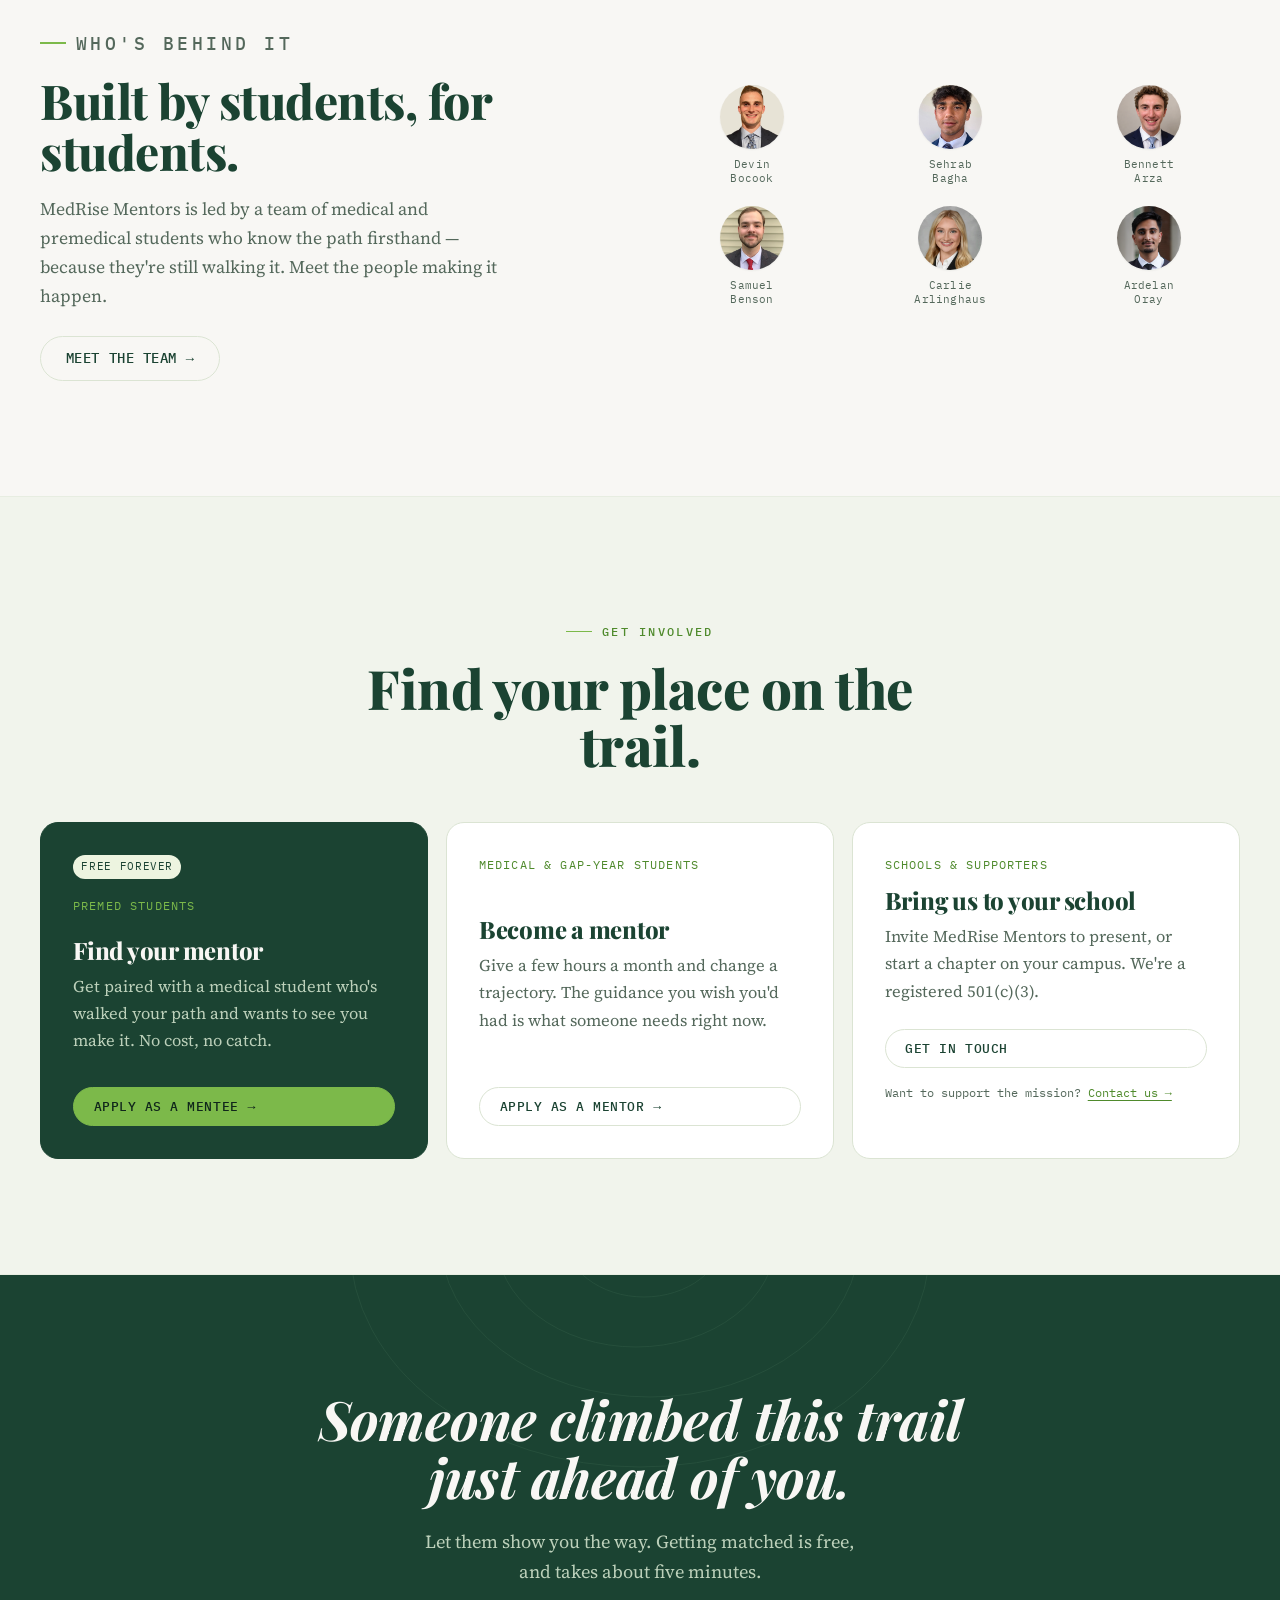
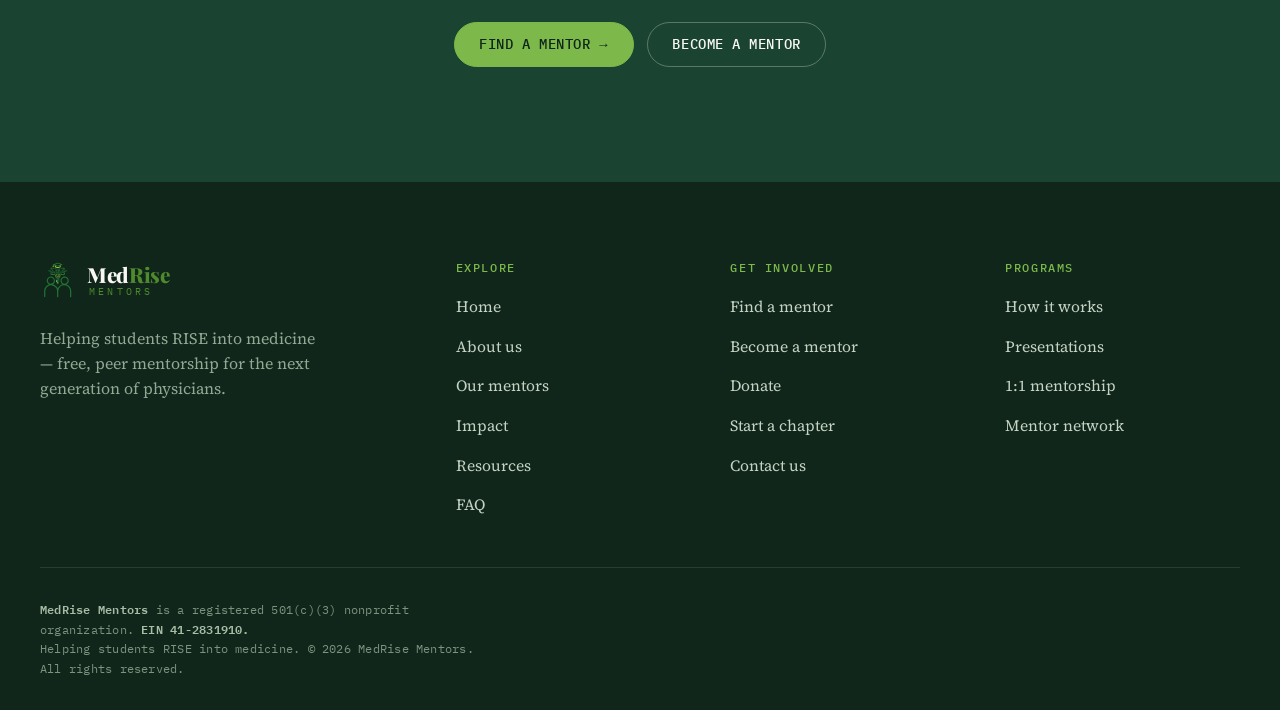
==== commit 55157963: "Add EIN statement to About page and legalName/taxID to NGO schema Supports Google for Nonprofits dom" ====
--- a/index.html
+++ b/index.html
@@ -29,7 +29,7 @@
 <meta name="twitter:title" content="MedRise Mentors — Peer mentorship for future physicians">
 <meta name="twitter:description" content="MedRise Mentors is a 501(c)(3) nonprofit pairing premed students with medical-student mentors. Free presentations, individual mentorship, and clear guidance on the path to medicine.">
 <script type="application/ld+json">
-{"@context":"https://schema.org","@type":"NGO","name":"MedRise Mentors","url":"https://medrisementors.org/","logo":"https://medrisementors.org/assets/logo.png","description":"MedRise Mentors is a 501(c)(3) nonprofit pairing premed students with medical-student mentors through free presentations and one-on-one mentorship.","email":"medrmentors@gmail.com","nonprofitStatus":"https://schema.org/Nonprofit501c3","areaServed":"US"}
+{"@context":"https://schema.org","@type":"NGO","name":"MedRise Mentors","legalName":"MEDRISE MENTORS","taxID":"41-2831910","url":"https://medrisementors.org/","logo":"https://medrisementors.org/assets/logo.png","description":"MedRise Mentors is a 501(c)(3) nonprofit pairing premed students with medical-student mentors through free presentations and one-on-one mentorship.","email":"medrmentors@gmail.com","nonprofitStatus":"https://schema.org/Nonprofit501c3","areaServed":"US"}
 </script>
 
 <script>document.documentElement.classList.remove('no-js');document.documentElement.classList.add('js');</script>
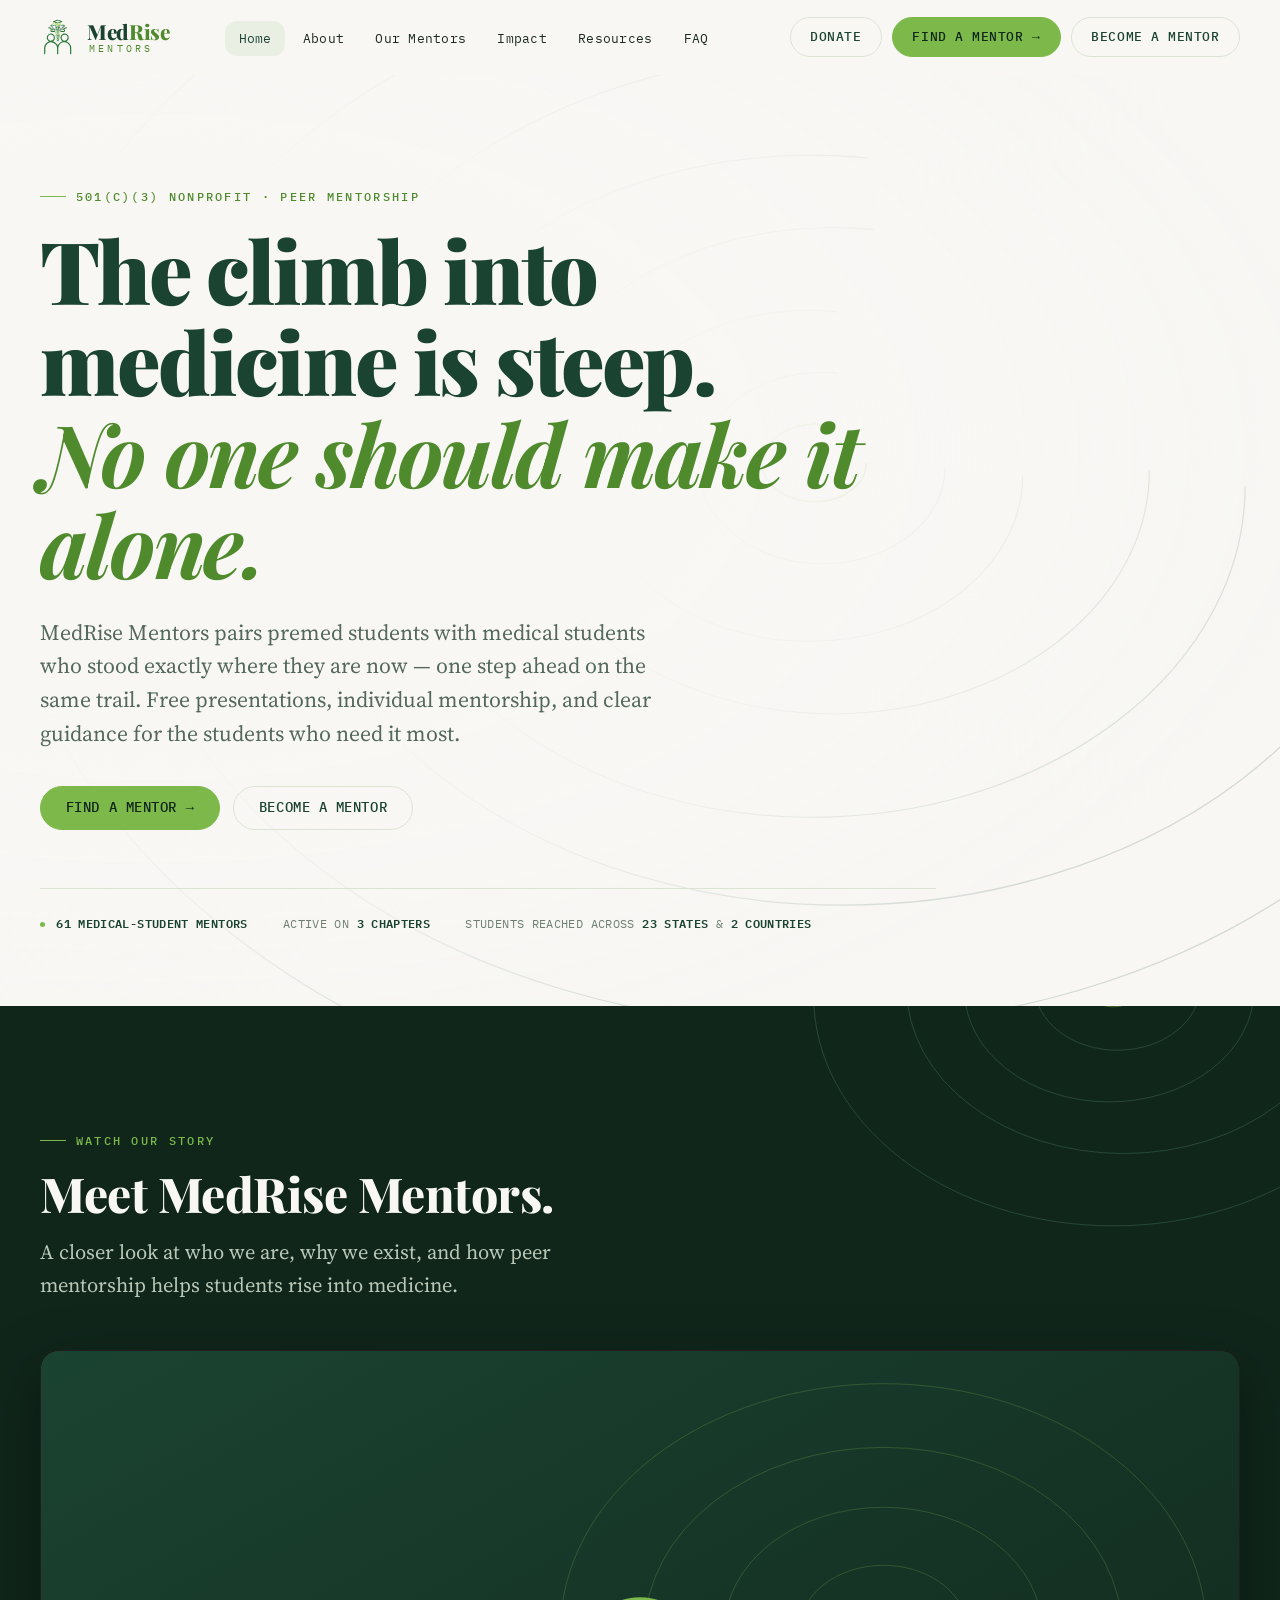
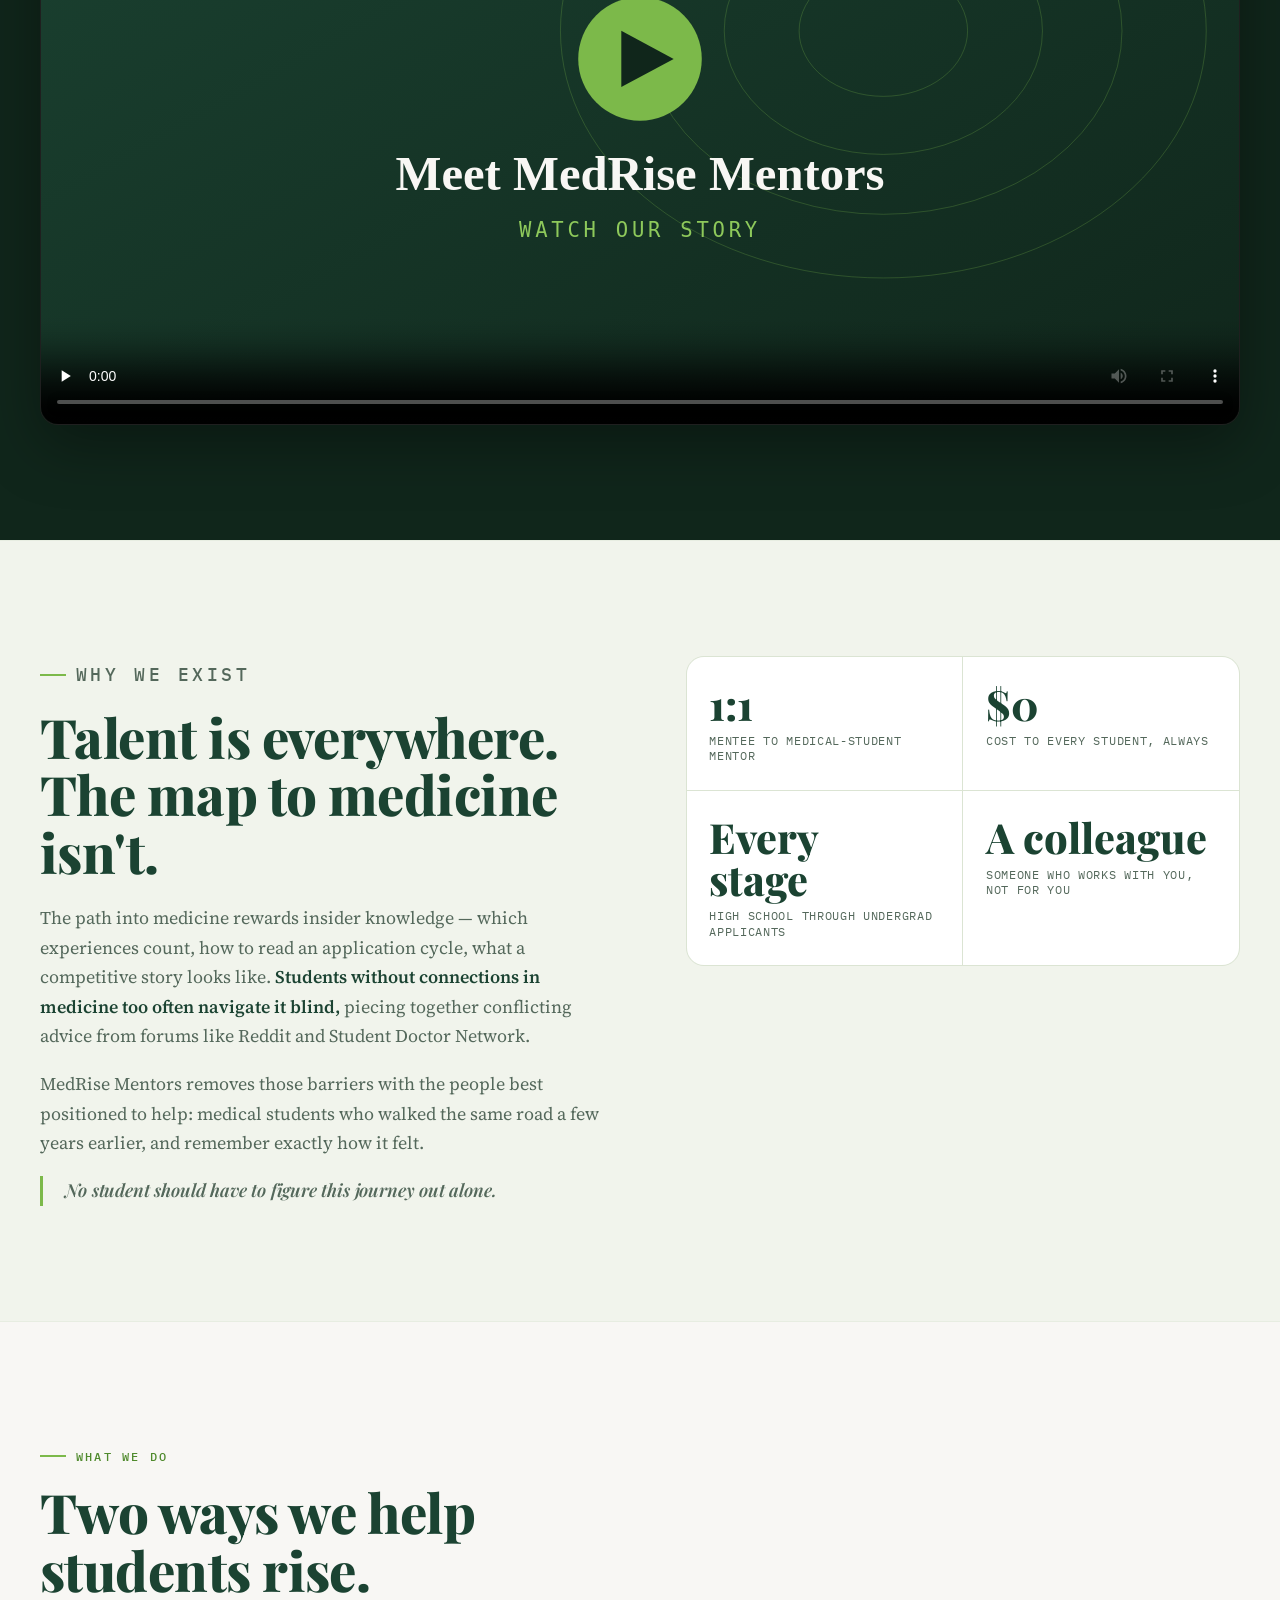
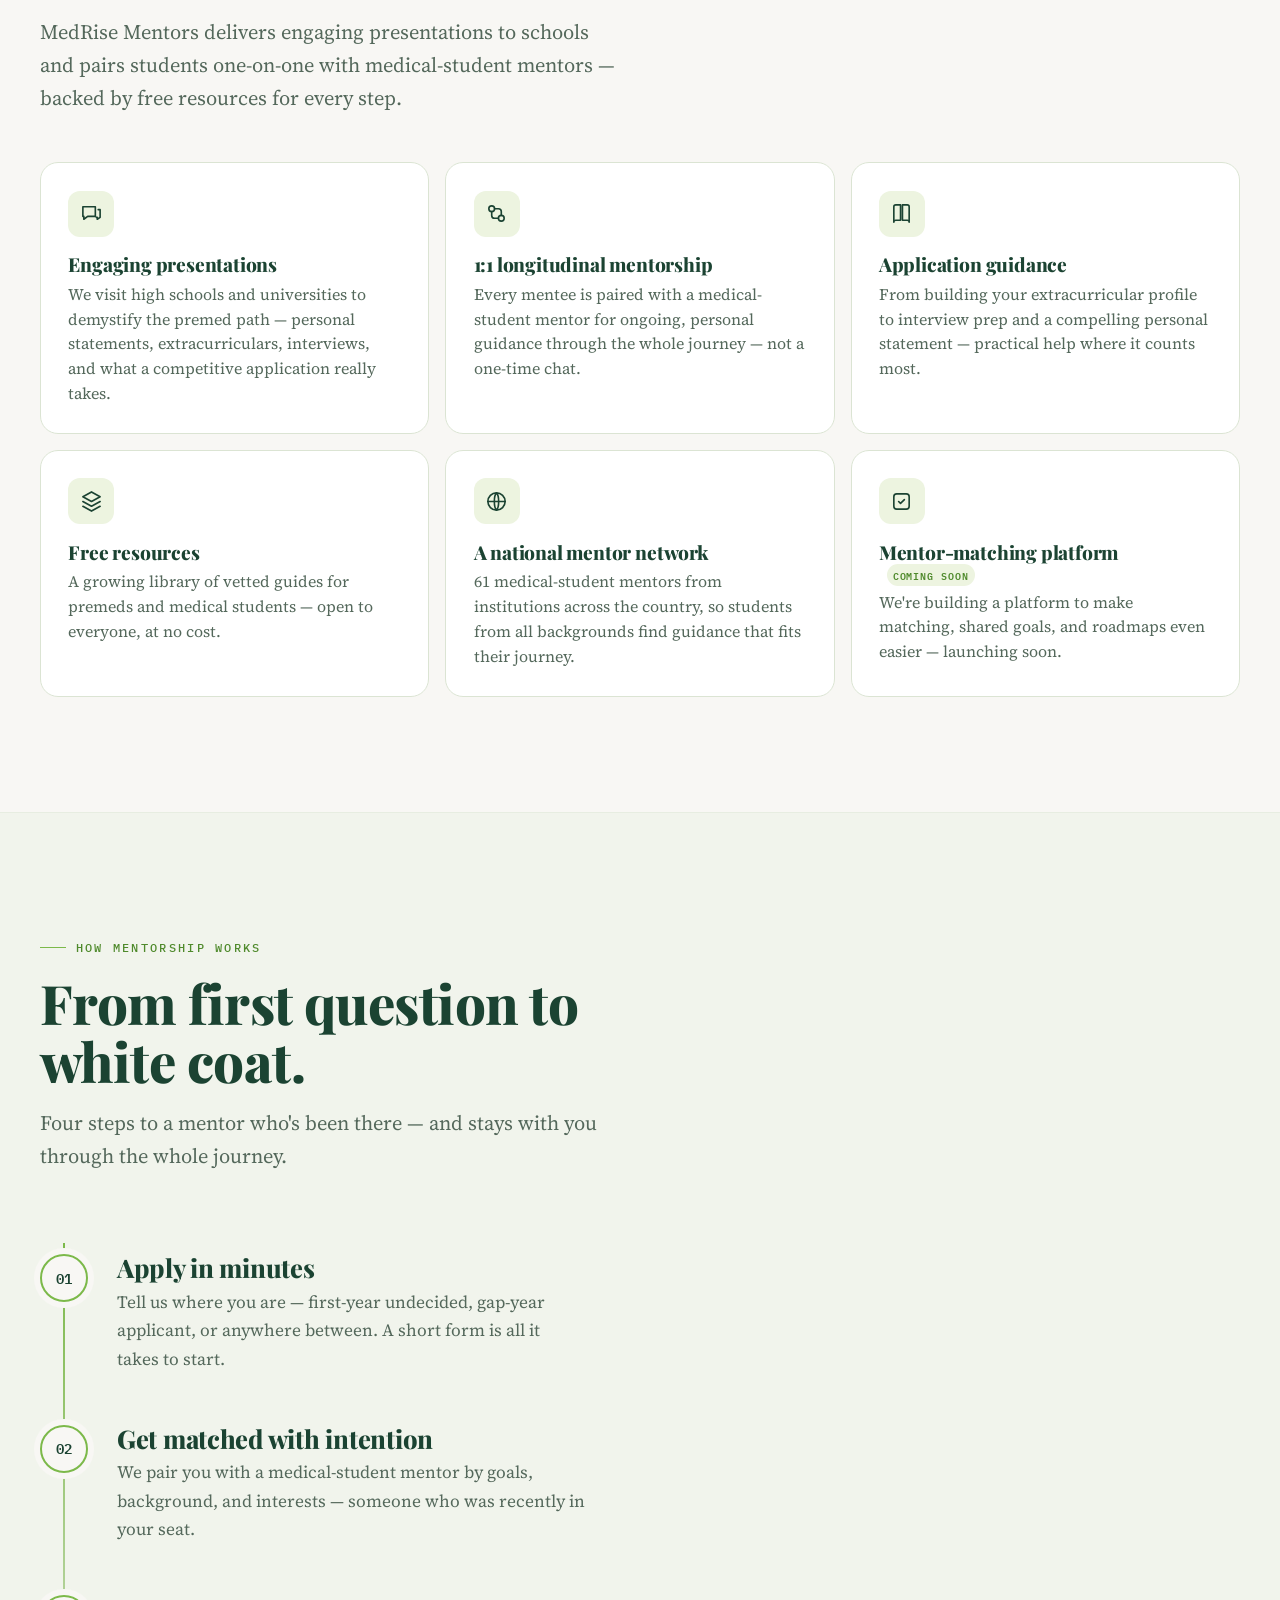
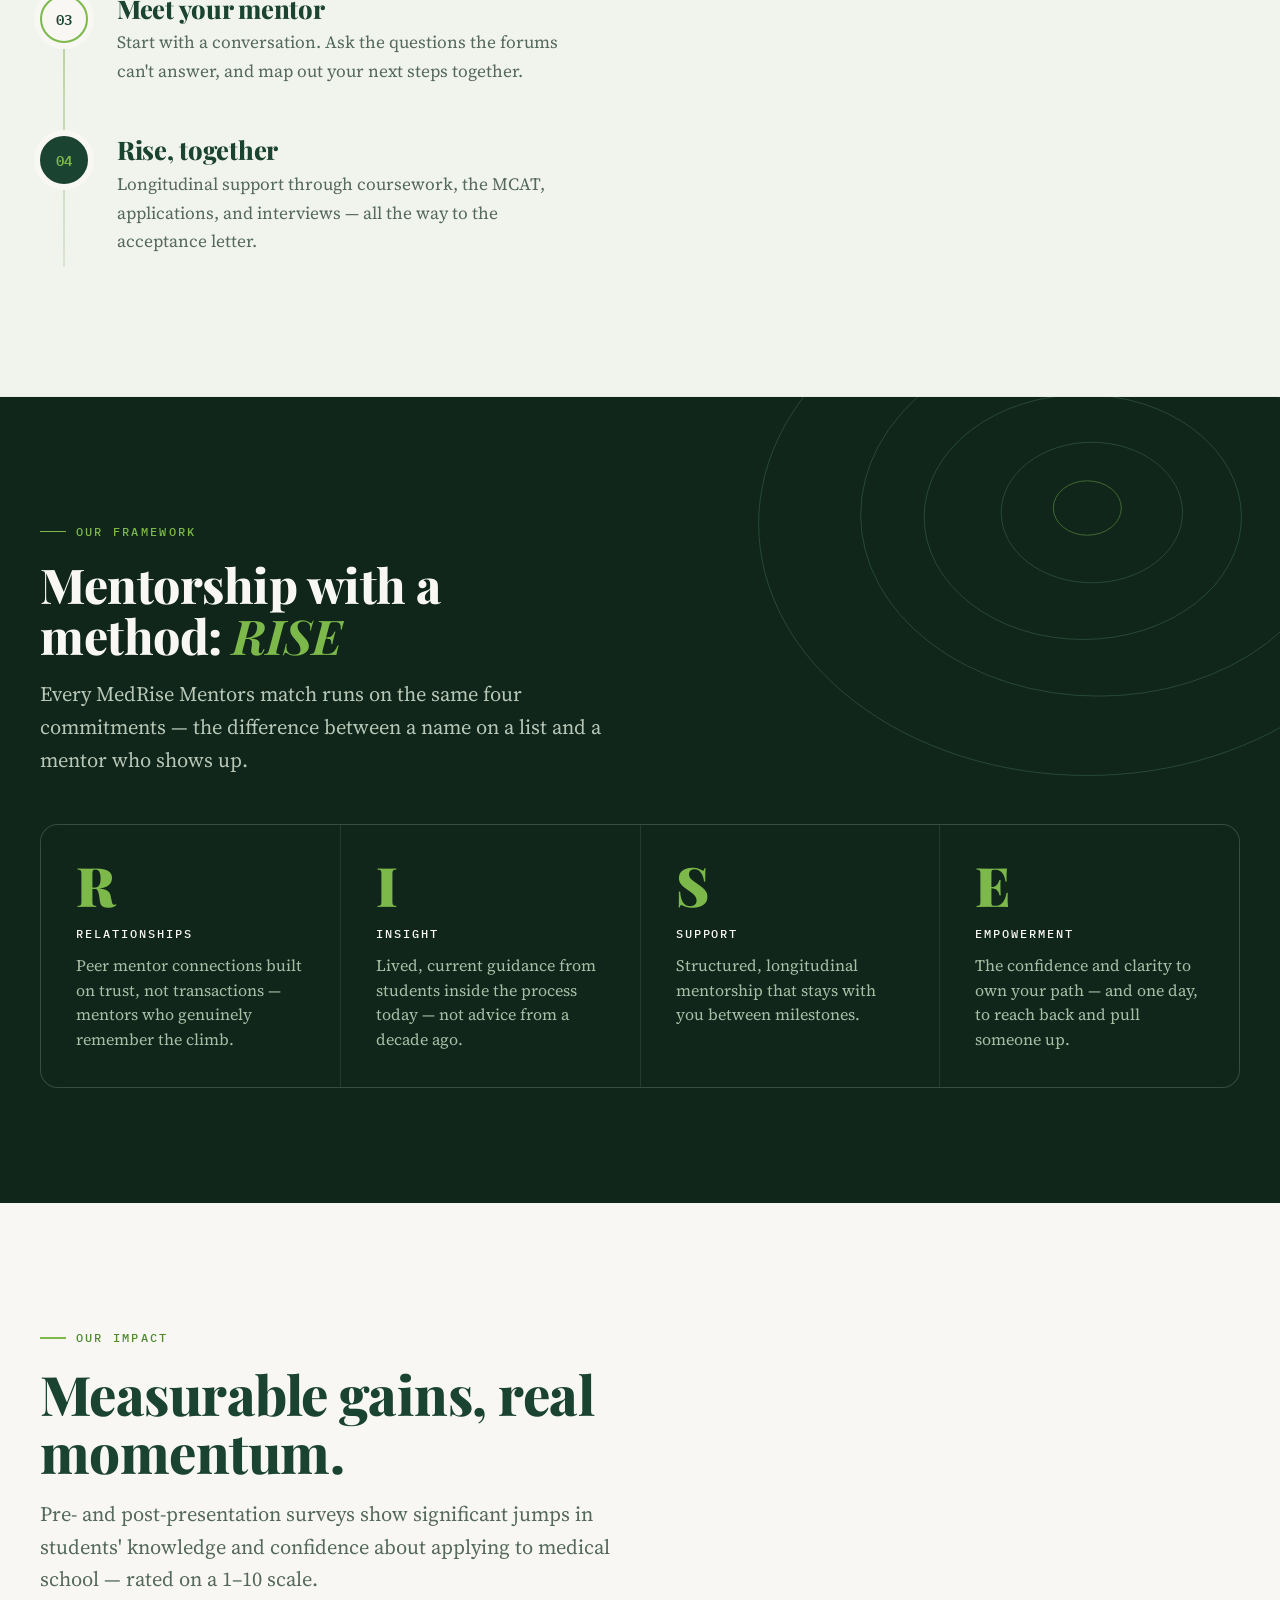
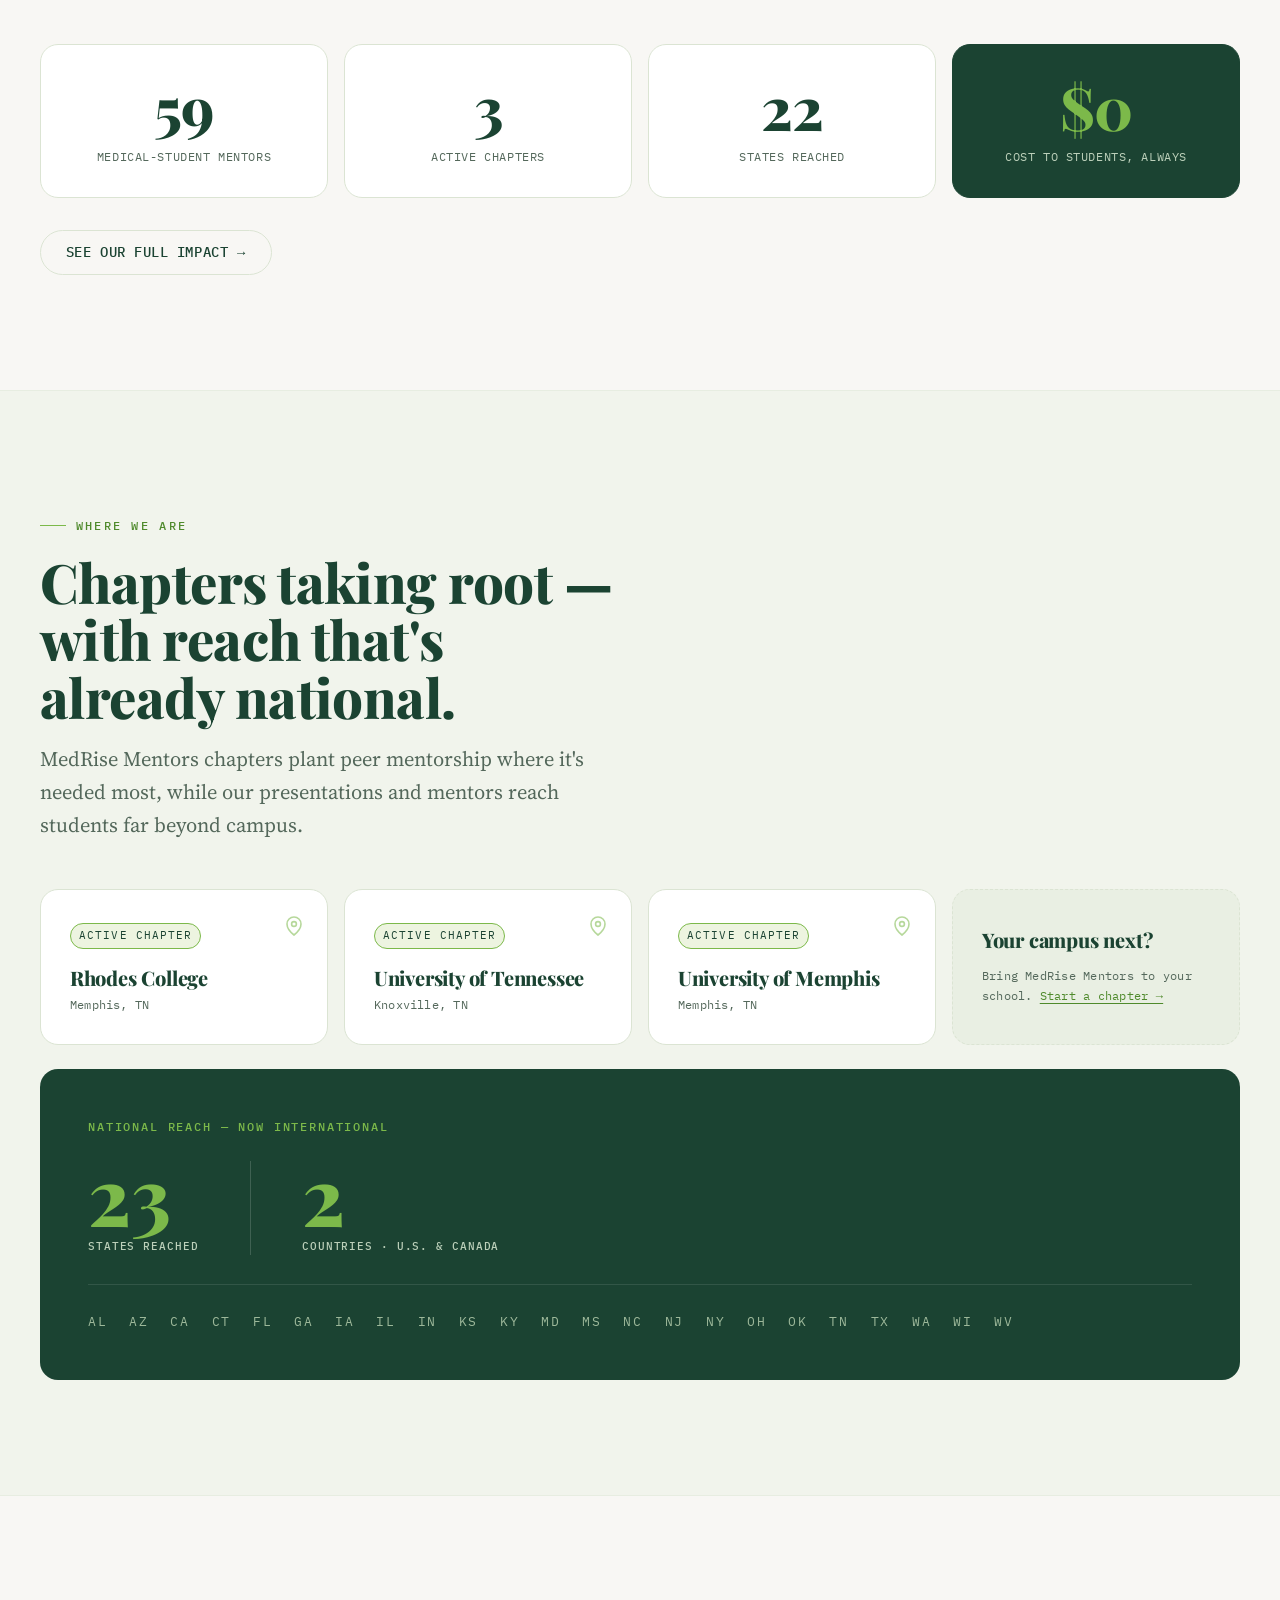
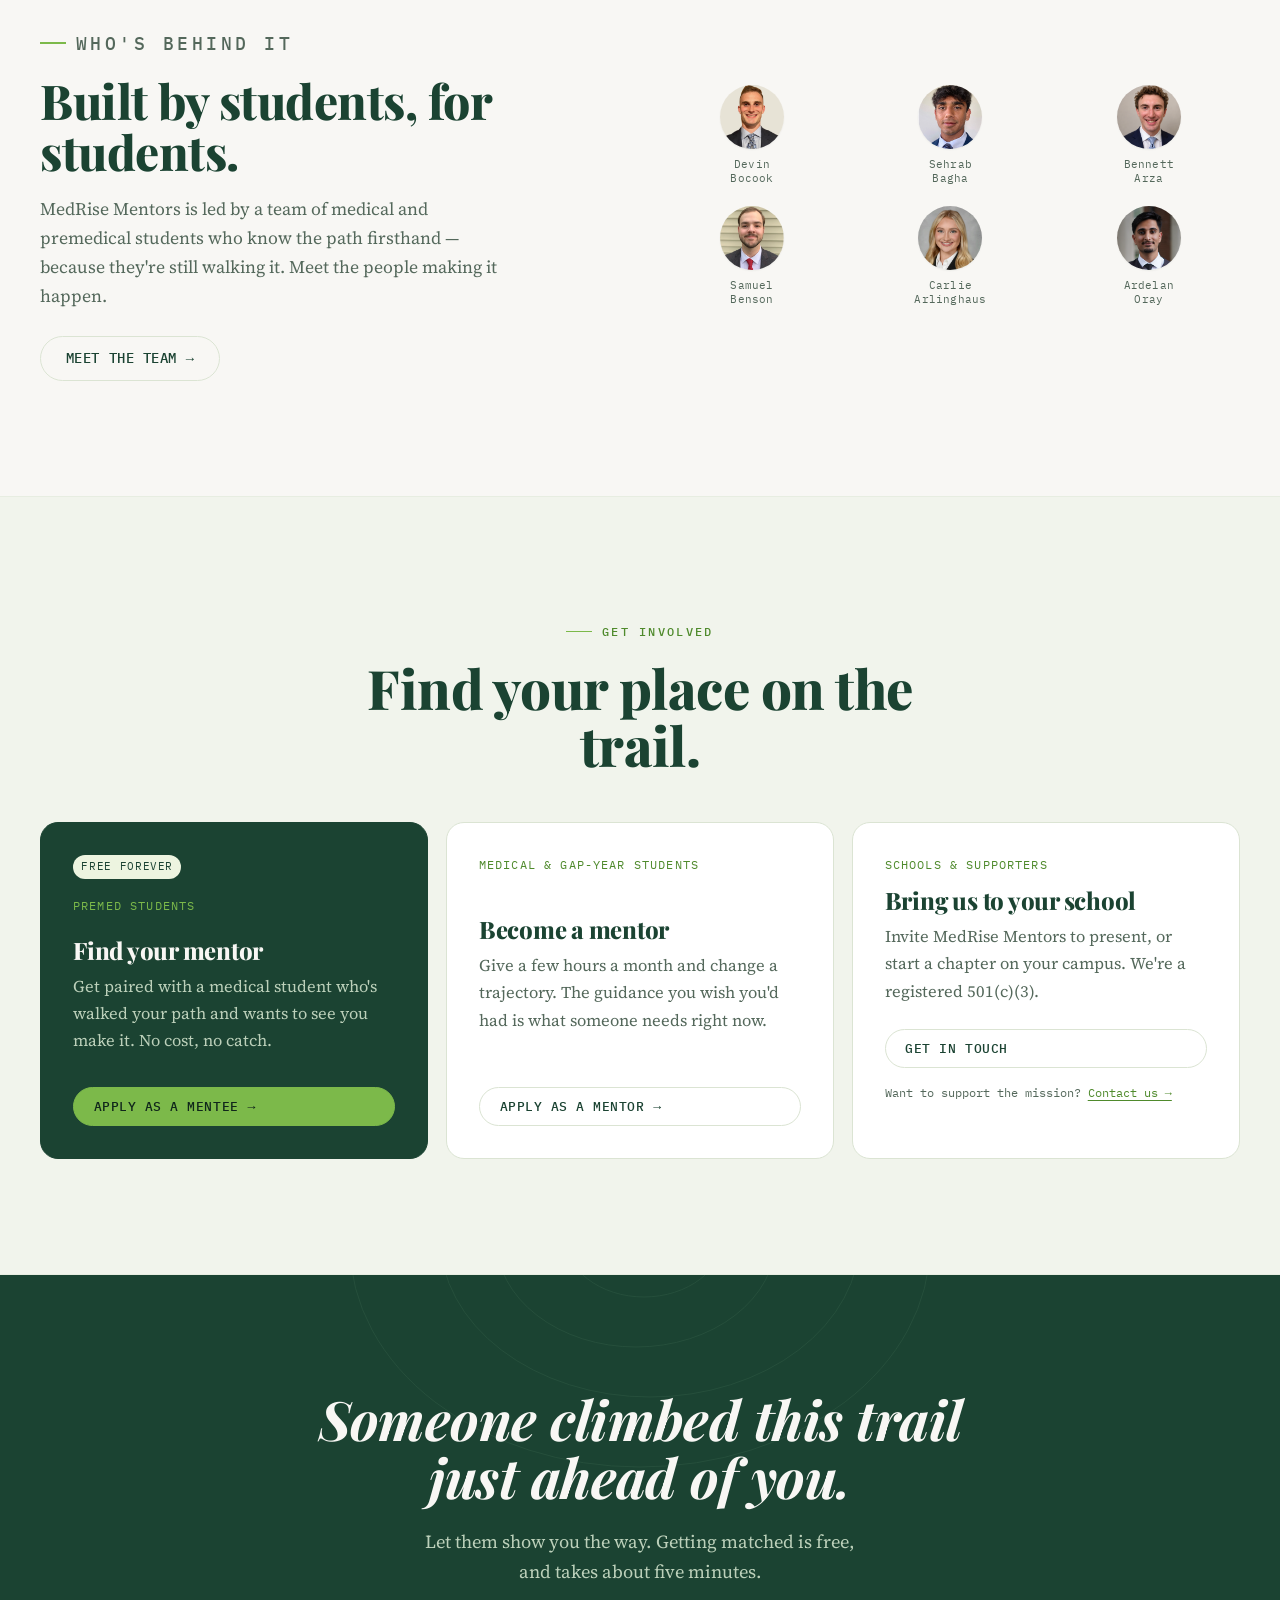
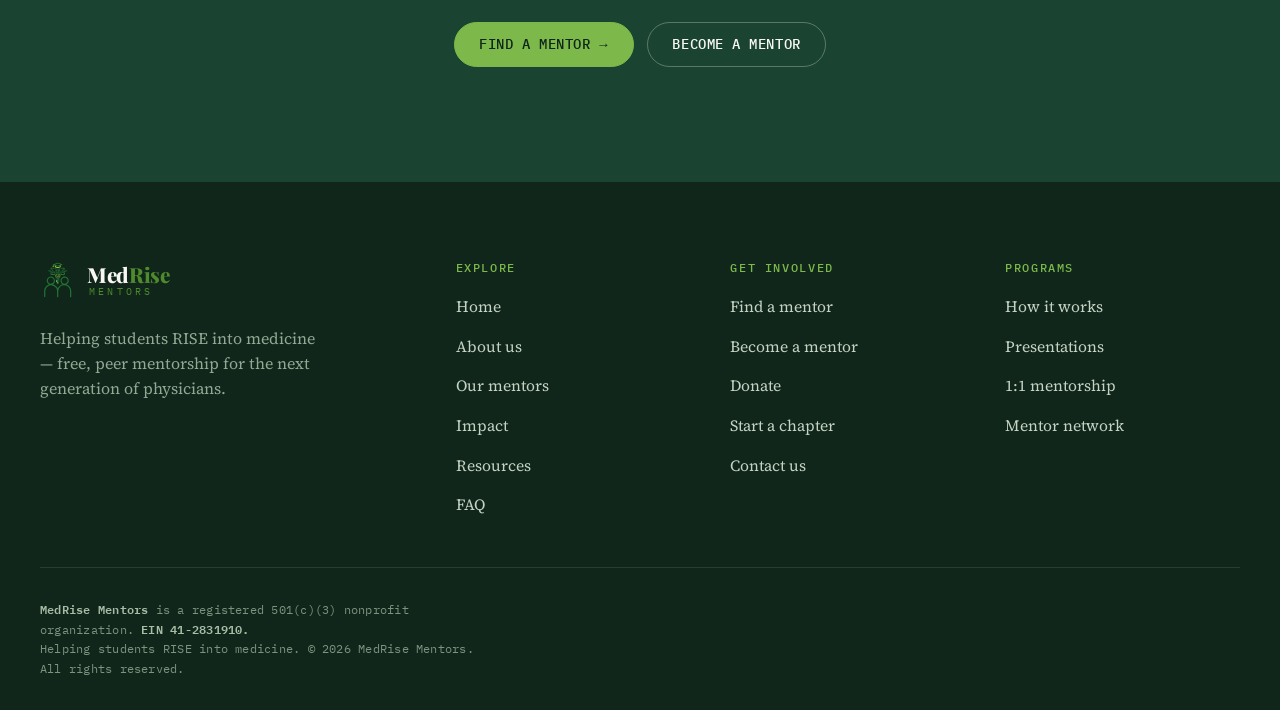
==== commit d4587909: "Add 7 new mentors from signup log; update mentor count to 61 Adds Sohan Shankar, Emily Dickey, Sanja" ====
--- a/index.html
+++ b/index.html
@@ -488,18 +488,18 @@
 </div>
 <header class="header"><div class="wrap"><nav class="nav" aria-label="Primary"><a class="brand" href="index.html" aria-label="MedRise Mentors home"><img class="mark" src="assets/logo-mark.svg" alt="" width="36" height="36" decoding="async"><span class="brand-text"><span class="name">Med<span class="nm-rise">Rise</span></span><span class="sub">Mentors</span></span></a><ul class="nav-links" id="navlinks"><li><a href="index.html" class="active" aria-current="page">Home</a></li><li><a href="about.html">About</a></li><li><a href="mentors.html">Our Mentors</a></li><li><a href="impact.html">Impact</a></li><li><a href="resources.html">Resources</a></li><li><a href="faq.html">FAQ</a></li><li><a class="btn btn-ghost" href="donate.html">Donate</a></li><li><a class="btn btn-primary" href="https://forms.gle/wayZXBWiD3tpWAMk7">Find a mentor</a></li><li><a class="btn btn-ghost" href="https://forms.gle/ACNCQ9VSMehtkLAf6">Become a mentor</a></li></ul><div class="nav-cta"><a class="btn btn-ghost" href="donate.html">Donate</a><a class="btn btn-primary" href="https://forms.gle/wayZXBWiD3tpWAMk7">Find a mentor <span class="arw">&rarr;</span></a><a class="btn btn-ghost" href="https://forms.gle/ACNCQ9VSMehtkLAf6">Become a mentor</a><button class="nav-toggle" id="navToggle" aria-label="Open menu" aria-expanded="false" aria-controls="navlinks"><span></span></button></div></nav></div></header>
 <main id="main">
-<section class="hero"><svg class="contours" viewBox="0 0 1440 720" preserveAspectRatio="xMaxYMid slice" aria-hidden="true"><g transform="translate(1080,300)"><ellipse class="peak" pathLength="1" cx="0" cy="0" rx="40" ry="30"/><ellipse pathLength="1" cx="6" cy="4" rx="95" ry="74"/><ellipse pathLength="1" cx="-4" cy="10" rx="165" ry="128"/><ellipse pathLength="1" cx="14" cy="6" rx="245" ry="188"/><ellipse pathLength="1" cx="-2" cy="18" rx="335" ry="256"/><ellipse pathLength="1" cx="22" cy="12" rx="435" ry="330"/><ellipse pathLength="1" cx="6" cy="26" rx="545" ry="410"/><ellipse pathLength="1" cx="30" cy="20" rx="665" ry="498"/></g></svg><div class="wrap"><div class="hero-inner"><p class="eyebrow">501(c)(3) nonprofit &middot; Peer mentorship</p><h1>The climb into medicine is steep.<br><span class="ital">No one should make it alone.</span></h1><p class="sub">MedRise Mentors pairs premed students with medical students who stood exactly where they are now — one step ahead on the same trail. Free presentations, individual mentorship, and clear guidance for the students who need it most.</p><div class="hero-actions"><a class="btn btn-primary btn-lg" href="https://forms.gle/wayZXBWiD3tpWAMk7">Find a mentor <span class="arw">&rarr;</span></a><a class="btn btn-ghost btn-lg" href="https://forms.gle/ACNCQ9VSMehtkLAf6">Become a mentor</a></div><div class="trust"><span><span class="dot"></span><b>54 medical-student mentors</b></span><span>Active on <b>3 chapters</b></span><span>Students reached across <b>23 states</b> &amp; <b>2 countries</b></span></div></div></div></section><section class="section overview" id="overview"><svg class="contours2" viewBox="0 0 600 600" aria-hidden="true"><g transform="translate(340,240)"><ellipse class="peak" cx="0" cy="0" rx="30" ry="24"/><ellipse cx="4" cy="4" rx="80" ry="62"/><ellipse cx="-4" cy="8" rx="140" ry="108"/><ellipse cx="10" cy="6" rx="210" ry="160"/><ellipse cx="0" cy="14" rx="290" ry="222"/></g></svg><div class="wrap"><div class="section-head reveal"><p class="eyebrow">Watch our story</p><h2>Meet MedRise Mentors.</h2><p class="lede" style="margin-top:1.1rem">A closer look at who we are, why we exist, and how peer mentorship helps students rise into medicine.</p></div><div class="overview-frame reveal" data-d="1"><video controls preload="none" playsinline poster="assets/video/overview-poster.svg" aria-label="MedRise Mentors overview video"><source src="assets/video/medrise-overview.mp4" type="video/mp4">Your browser doesn't support embedded video. <a href="assets/video/medrise-overview.mp4" style="color:var(--lime)">Download the overview video</a> instead.</video><button class="video-play" type="button" aria-label="Play the MedRise Mentors overview video"></button></div></div></section><section class="section tint" id="mission"><div class="wrap"><div class="mission-grid"><div class="mission-body reveal"><p class="eyebrow">Why we exist</p><h2 class="h-lg">Talent is everywhere. The map to medicine isn't.</h2><p style="margin-top:1.4rem">The path into medicine rewards insider knowledge — which experiences count, how to read an application cycle, what a competitive story looks like. <strong>Students without connections in medicine too often navigate it blind,</strong> piecing together conflicting advice from forums like Reddit and Student Doctor Network.</p><p>MedRise Mentors removes those barriers with the people best positioned to help: medical students who walked the same road a few years earlier, and remember exactly how it felt.</p><p class="pullnote">No student should have to figure this journey out alone.</p></div><div class="reveal" data-d="2"><div class="mini-stats"><div class="cell"><div class="num">1:1</div><div class="lbl">Mentee to medical-student mentor</div></div><div class="cell"><div class="num">$0</div><div class="lbl">Cost to every student, always</div></div><div class="cell"><div class="num">Every<br>stage</div><div class="lbl">High school through undergrad applicants</div></div><div class="cell"><div class="num">A&nbsp;colleague</div><div class="lbl">Someone who works with you, not for you</div></div></div></div></div></div></section><section class="section" id="do"><div class="wrap"><div class="section-head reveal"><p class="eyebrow">What we do</p><h2 class="h-lg">Two ways we help students rise.</h2><p class="lede" style="margin-top:1.1rem">MedRise Mentors delivers engaging presentations to schools and pairs students one-on-one with medical-student mentors — backed by free resources for every step.</p></div><div class="do-grid"><div class="feat reveal" data-d="0"><div class="ico"><svg viewBox="0 0 24 24"><path d="M3 5h13v10H8l-4 3v-3H3zM19 8h2v8l-3 2v-2h-1"/></svg></div><h3>Engaging presentations</h3><p>We visit high schools and universities to demystify the premed path — personal statements, extracurriculars, interviews, and what a competitive application really takes.</p></div>
+<section class="hero"><svg class="contours" viewBox="0 0 1440 720" preserveAspectRatio="xMaxYMid slice" aria-hidden="true"><g transform="translate(1080,300)"><ellipse class="peak" pathLength="1" cx="0" cy="0" rx="40" ry="30"/><ellipse pathLength="1" cx="6" cy="4" rx="95" ry="74"/><ellipse pathLength="1" cx="-4" cy="10" rx="165" ry="128"/><ellipse pathLength="1" cx="14" cy="6" rx="245" ry="188"/><ellipse pathLength="1" cx="-2" cy="18" rx="335" ry="256"/><ellipse pathLength="1" cx="22" cy="12" rx="435" ry="330"/><ellipse pathLength="1" cx="6" cy="26" rx="545" ry="410"/><ellipse pathLength="1" cx="30" cy="20" rx="665" ry="498"/></g></svg><div class="wrap"><div class="hero-inner"><p class="eyebrow">501(c)(3) nonprofit &middot; Peer mentorship</p><h1>The climb into medicine is steep.<br><span class="ital">No one should make it alone.</span></h1><p class="sub">MedRise Mentors pairs premed students with medical students who stood exactly where they are now — one step ahead on the same trail. Free presentations, individual mentorship, and clear guidance for the students who need it most.</p><div class="hero-actions"><a class="btn btn-primary btn-lg" href="https://forms.gle/wayZXBWiD3tpWAMk7">Find a mentor <span class="arw">&rarr;</span></a><a class="btn btn-ghost btn-lg" href="https://forms.gle/ACNCQ9VSMehtkLAf6">Become a mentor</a></div><div class="trust"><span><span class="dot"></span><b>61 medical-student mentors</b></span><span>Active on <b>3 chapters</b></span><span>Students reached across <b>23 states</b> &amp; <b>2 countries</b></span></div></div></div></section><section class="section overview" id="overview"><svg class="contours2" viewBox="0 0 600 600" aria-hidden="true"><g transform="translate(340,240)"><ellipse class="peak" cx="0" cy="0" rx="30" ry="24"/><ellipse cx="4" cy="4" rx="80" ry="62"/><ellipse cx="-4" cy="8" rx="140" ry="108"/><ellipse cx="10" cy="6" rx="210" ry="160"/><ellipse cx="0" cy="14" rx="290" ry="222"/></g></svg><div class="wrap"><div class="section-head reveal"><p class="eyebrow">Watch our story</p><h2>Meet MedRise Mentors.</h2><p class="lede" style="margin-top:1.1rem">A closer look at who we are, why we exist, and how peer mentorship helps students rise into medicine.</p></div><div class="overview-frame reveal" data-d="1"><video controls preload="none" playsinline poster="assets/video/overview-poster.svg" aria-label="MedRise Mentors overview video"><source src="assets/video/medrise-overview.mp4" type="video/mp4">Your browser doesn't support embedded video. <a href="assets/video/medrise-overview.mp4" style="color:var(--lime)">Download the overview video</a> instead.</video><button class="video-play" type="button" aria-label="Play the MedRise Mentors overview video"></button></div></div></section><section class="section tint" id="mission"><div class="wrap"><div class="mission-grid"><div class="mission-body reveal"><p class="eyebrow">Why we exist</p><h2 class="h-lg">Talent is everywhere. The map to medicine isn't.</h2><p style="margin-top:1.4rem">The path into medicine rewards insider knowledge — which experiences count, how to read an application cycle, what a competitive story looks like. <strong>Students without connections in medicine too often navigate it blind,</strong> piecing together conflicting advice from forums like Reddit and Student Doctor Network.</p><p>MedRise Mentors removes those barriers with the people best positioned to help: medical students who walked the same road a few years earlier, and remember exactly how it felt.</p><p class="pullnote">No student should have to figure this journey out alone.</p></div><div class="reveal" data-d="2"><div class="mini-stats"><div class="cell"><div class="num">1:1</div><div class="lbl">Mentee to medical-student mentor</div></div><div class="cell"><div class="num">$0</div><div class="lbl">Cost to every student, always</div></div><div class="cell"><div class="num">Every<br>stage</div><div class="lbl">High school through undergrad applicants</div></div><div class="cell"><div class="num">A&nbsp;colleague</div><div class="lbl">Someone who works with you, not for you</div></div></div></div></div></div></section><section class="section" id="do"><div class="wrap"><div class="section-head reveal"><p class="eyebrow">What we do</p><h2 class="h-lg">Two ways we help students rise.</h2><p class="lede" style="margin-top:1.1rem">MedRise Mentors delivers engaging presentations to schools and pairs students one-on-one with medical-student mentors — backed by free resources for every step.</p></div><div class="do-grid"><div class="feat reveal" data-d="0"><div class="ico"><svg viewBox="0 0 24 24"><path d="M3 5h13v10H8l-4 3v-3H3zM19 8h2v8l-3 2v-2h-1"/></svg></div><h3>Engaging presentations</h3><p>We visit high schools and universities to demystify the premed path — personal statements, extracurriculars, interviews, and what a competitive application really takes.</p></div>
 <div class="feat reveal" data-d="1"><div class="ico"><svg viewBox="0 0 24 24"><circle cx="7" cy="7" r="3"/><circle cx="17" cy="17" r="3"/><path d="M10 7h4a3 3 0 0 1 3 3v4M7 10v4a3 3 0 0 0 3 3h4"/></svg></div><h3>1:1 longitudinal mentorship</h3><p>Every mentee is paired with a medical-student mentor for ongoing, personal guidance through the whole journey — not a one-time chat.</p></div>
 <div class="feat reveal" data-d="2"><div class="ico"><svg viewBox="0 0 24 24"><path d="M4 5a2 2 0 0 1 2-2h5v16H6a2 2 0 0 0-2 2zM20 5a2 2 0 0 0-2-2h-5v16h5a2 2 0 0 1 2 2z"/></svg></div><h3>Application guidance</h3><p>From building your extracurricular profile to interview prep and a compelling personal statement — practical help where it counts most.</p></div>
 <div class="feat reveal" data-d="3"><div class="ico"><svg viewBox="0 0 24 24"><path d="M12 2l9 5-9 5-9-5zM3 12l9 5 9-5M3 17l9 5 9-5"/></svg></div><h3>Free resources</h3><p>A growing library of vetted guides for premeds and medical students — open to everyone, at no cost.</p></div>
-<div class="feat reveal" data-d="4"><div class="ico"><svg viewBox="0 0 24 24"><circle cx="12" cy="12" r="9"/><path d="M3 12h18M12 3c3 3 3 15 0 18M12 3c-3 3-3 15 0 18"/></svg></div><h3>A national mentor network</h3><p>54 medical-student mentors from institutions across the country, so students from all backgrounds find guidance that fits their journey.</p></div>
+<div class="feat reveal" data-d="4"><div class="ico"><svg viewBox="0 0 24 24"><circle cx="12" cy="12" r="9"/><path d="M3 12h18M12 3c3 3 3 15 0 18M12 3c-3 3-3 15 0 18"/></svg></div><h3>A national mentor network</h3><p>61 medical-student mentors from institutions across the country, so students from all backgrounds find guidance that fits their journey.</p></div>
 <div class="feat reveal" data-d="4"><div class="ico"><svg viewBox="0 0 24 24"><rect x="4" y="4" width="16" height="16" rx="3"/><path d="M9 12l2 2 4-4"/></svg></div><h3>Mentor-matching platform <span class="soon">Coming soon</span></h3><p>We're building a platform to make matching, shared goals, and roadmaps even easier — launching soon.</p></div></div></div></section><section class="section tint" id="how"><div class="wrap"><div class="section-head reveal"><p class="eyebrow">How mentorship works</p><h2 class="h-lg">From first question to white coat.</h2><p class="lede" style="margin-top:1.1rem">Four steps to a mentor who's been there — and stays with you through the whole journey.</p></div><div class="steps"><div class="step reveal"><div class="node">01</div><div><h3>Apply in minutes</h3><p>Tell us where you are — first-year undecided, gap-year applicant, or anywhere between. A short form is all it takes to start.</p></div></div>
 <div class="step reveal"><div class="node">02</div><div><h3>Get matched with intention</h3><p>We pair you with a medical-student mentor by goals, background, and interests — someone who was recently in your seat.</p></div></div>
 <div class="step reveal"><div class="node">03</div><div><h3>Meet your mentor</h3><p>Start with a conversation. Ask the questions the forums can't answer, and map out your next steps together.</p></div></div>
 <div class="step reveal"><div class="node">04</div><div><h3>Rise, together</h3><p>Longitudinal support through coursework, the MCAT, applications, and interviews — all the way to the acceptance letter.</p></div></div></div></div></section><section class="section rise" id="framework"><svg class="contours2" viewBox="0 0 600 600" aria-hidden="true"><g transform="translate(340,240)"><ellipse class="peak" cx="0" cy="0" rx="30" ry="24"/><ellipse cx="4" cy="4" rx="80" ry="62"/><ellipse cx="-4" cy="8" rx="140" ry="108"/><ellipse cx="10" cy="6" rx="210" ry="160"/><ellipse cx="0" cy="14" rx="290" ry="222"/></g></svg><div class="wrap"><div class="section-head reveal"><p class="eyebrow">Our framework</p><h2>Mentorship with a method: <em style="font-style:italic;color:var(--lime)">RISE</em></h2><p class="lede" style="margin-top:1.1rem">Every MedRise Mentors match runs on the same four commitments — the difference between a name on a list and a mentor who shows up.</p></div><div class="rise-grid"><div class="pillar reveal" data-d="0"><div class="letter">R</div><div class="pname">Relationships</div><p>Peer mentor connections built on trust, not transactions — mentors who genuinely remember the climb.</p></div>
 <div class="pillar reveal" data-d="1"><div class="letter">I</div><div class="pname">Insight</div><p>Lived, current guidance from students inside the process today — not advice from a decade ago.</p></div>
 <div class="pillar reveal" data-d="2"><div class="letter">S</div><div class="pname">Support</div><p>Structured, longitudinal mentorship that stays with you between milestones.</p></div>
-<div class="pillar reveal" data-d="3"><div class="letter">E</div><div class="pname">Empowerment</div><p>The confidence and clarity to own your path — and one day, to reach back and pull someone up.</p></div></div></div></section><section class="section" id="impact-teaser"><div class="wrap"><div class="section-head reveal"><p class="eyebrow">Our impact</p><h2 class="h-lg">Measurable gains, real momentum.</h2><p class="lede" style="margin-top:1.1rem">Pre- and post-presentation surveys show significant jumps in students' knowledge and confidence about applying to medical school — rated on a 1–10 scale.</p></div><div class="stats-grid"><div class="stat reveal"><div class="big" data-count="54">0</div><div class="lbl">Medical-student mentors</div></div><div class="stat reveal" data-d="1"><div class="big" data-count="3">0</div><div class="lbl">Active chapters</div></div><div class="stat reveal" data-d="2"><div class="big" data-count="23">0</div><div class="lbl">States reached</div></div><div class="stat goal reveal" data-d="3"><div class="big">$0</div><div class="lbl">Cost to students, always</div></div></div><div class="reveal" style="margin-top:2rem"><a class="btn btn-ghost btn-lg" href="impact.html">See our full impact <span class="arw">&rarr;</span></a></div></div></section><section class="section tint" id="chapters"><div class="wrap"><div class="section-head reveal"><p class="eyebrow">Where we are</p><h2 class="h-lg">Chapters taking root — with reach that's already national.</h2><p class="lede" style="margin-top:1.1rem">MedRise Mentors chapters plant peer mentorship where it's needed most, while our presentations and mentors reach students far beyond campus.</p></div><div class="chap-grid"><div class="chap reveal" data-d="0"><span class="pin"><svg viewBox="0 0 24 24"><path d="M12 21s7-5.5 7-11a7 7 0 1 0-14 0c0 5.5 7 11 7 11z"/><circle cx="12" cy="10" r="2.4"/></svg></span><span class="term">Active chapter</span><h3>Rhodes College</h3><p class="loc">Memphis, TN</p></div>
+<div class="pillar reveal" data-d="3"><div class="letter">E</div><div class="pname">Empowerment</div><p>The confidence and clarity to own your path — and one day, to reach back and pull someone up.</p></div></div></div></section><section class="section" id="impact-teaser"><div class="wrap"><div class="section-head reveal"><p class="eyebrow">Our impact</p><h2 class="h-lg">Measurable gains, real momentum.</h2><p class="lede" style="margin-top:1.1rem">Pre- and post-presentation surveys show significant jumps in students' knowledge and confidence about applying to medical school — rated on a 1–10 scale.</p></div><div class="stats-grid"><div class="stat reveal"><div class="big" data-count="61">0</div><div class="lbl">Medical-student mentors</div></div><div class="stat reveal" data-d="1"><div class="big" data-count="3">0</div><div class="lbl">Active chapters</div></div><div class="stat reveal" data-d="2"><div class="big" data-count="23">0</div><div class="lbl">States reached</div></div><div class="stat goal reveal" data-d="3"><div class="big">$0</div><div class="lbl">Cost to students, always</div></div></div><div class="reveal" style="margin-top:2rem"><a class="btn btn-ghost btn-lg" href="impact.html">See our full impact <span class="arw">&rarr;</span></a></div></div></section><section class="section tint" id="chapters"><div class="wrap"><div class="section-head reveal"><p class="eyebrow">Where we are</p><h2 class="h-lg">Chapters taking root — with reach that's already national.</h2><p class="lede" style="margin-top:1.1rem">MedRise Mentors chapters plant peer mentorship where it's needed most, while our presentations and mentors reach students far beyond campus.</p></div><div class="chap-grid"><div class="chap reveal" data-d="0"><span class="pin"><svg viewBox="0 0 24 24"><path d="M12 21s7-5.5 7-11a7 7 0 1 0-14 0c0 5.5 7 11 7 11z"/><circle cx="12" cy="10" r="2.4"/></svg></span><span class="term">Active chapter</span><h3>Rhodes College</h3><p class="loc">Memphis, TN</p></div>
 <div class="chap reveal" data-d="1"><span class="pin"><svg viewBox="0 0 24 24"><path d="M12 21s7-5.5 7-11a7 7 0 1 0-14 0c0 5.5 7 11 7 11z"/><circle cx="12" cy="10" r="2.4"/></svg></span><span class="term">Active chapter</span><h3>University of Tennessee</h3><p class="loc">Knoxville, TN</p></div>
 <div class="chap reveal" data-d="2"><span class="pin"><svg viewBox="0 0 24 24"><path d="M12 21s7-5.5 7-11a7 7 0 1 0-14 0c0 5.5 7 11 7 11z"/><circle cx="12" cy="10" r="2.4"/></svg></span><span class="term">Active chapter</span><h3>University of Memphis</h3><p class="loc">Memphis, TN</p></div><div class="chap next reveal" data-d="3"><h3>Your campus next?</h3><p class="loc" style="margin-top:.6rem">Bring MedRise Mentors to your school. <a href="mailto:medrmentors@gmail.com" style="color:var(--lime-deep);text-decoration:underline;text-underline-offset:3px">Start a chapter &rarr;</a></p></div></div><div class="states-band reveal"><div class="reach-head"><p class="reach-kicker">National reach &mdash; now international</p><div class="reach-stats"><div class="reach-stat"><b>23</b><span>States reached</span></div><span class="reach-sep" aria-hidden="true"></span><div class="reach-stat"><b>2</b><span>Countries &middot; U.S. &amp; Canada</span></div></div></div><div class="reach-states"><span>AL</span><span>AZ</span><span>CA</span><span>CT</span><span>FL</span><span>GA</span><span>IA</span><span>IL</span><span>IN</span><span>KS</span><span>KY</span><span>MD</span><span>MS</span><span>NC</span><span>NJ</span><span>NY</span><span>OH</span><span>OK</span><span>TN</span><span>TX</span><span>WA</span><span>WI</span><span>WV</span></div></div></div></section><section class="section" id="team-teaser"><div class="wrap"><div class="teaser"><div class="reveal"><p class="eyebrow">Who's behind it</p><h2>Built by students, for students.</h2><p>MedRise Mentors is led by a team of medical and premedical students who know the path firsthand — because they're still walking it. Meet the people making it happen.</p><div style="margin-top:1.6rem"><a class="btn btn-ghost btn-lg" href="about.html">Meet the team <span class="arw">&rarr;</span></a></div></div><div class="reveal" data-d="2"><div class="avatar-row"><div class="mini-person"><img class="mini-av" src="assets/team/devin-bocook.png" alt="Devin Bocook" data-initials="DB" data-bg="#1b4332"><div class="mn">Devin<br>Bocook</div></div>
 <div class="mini-person"><img class="mini-av" src="assets/team/sehrab-bagha.png" alt="Sehrab Bagha" data-initials="SB" data-bg="#3a7350"><div class="mn">Sehrab<br>Bagha</div></div>
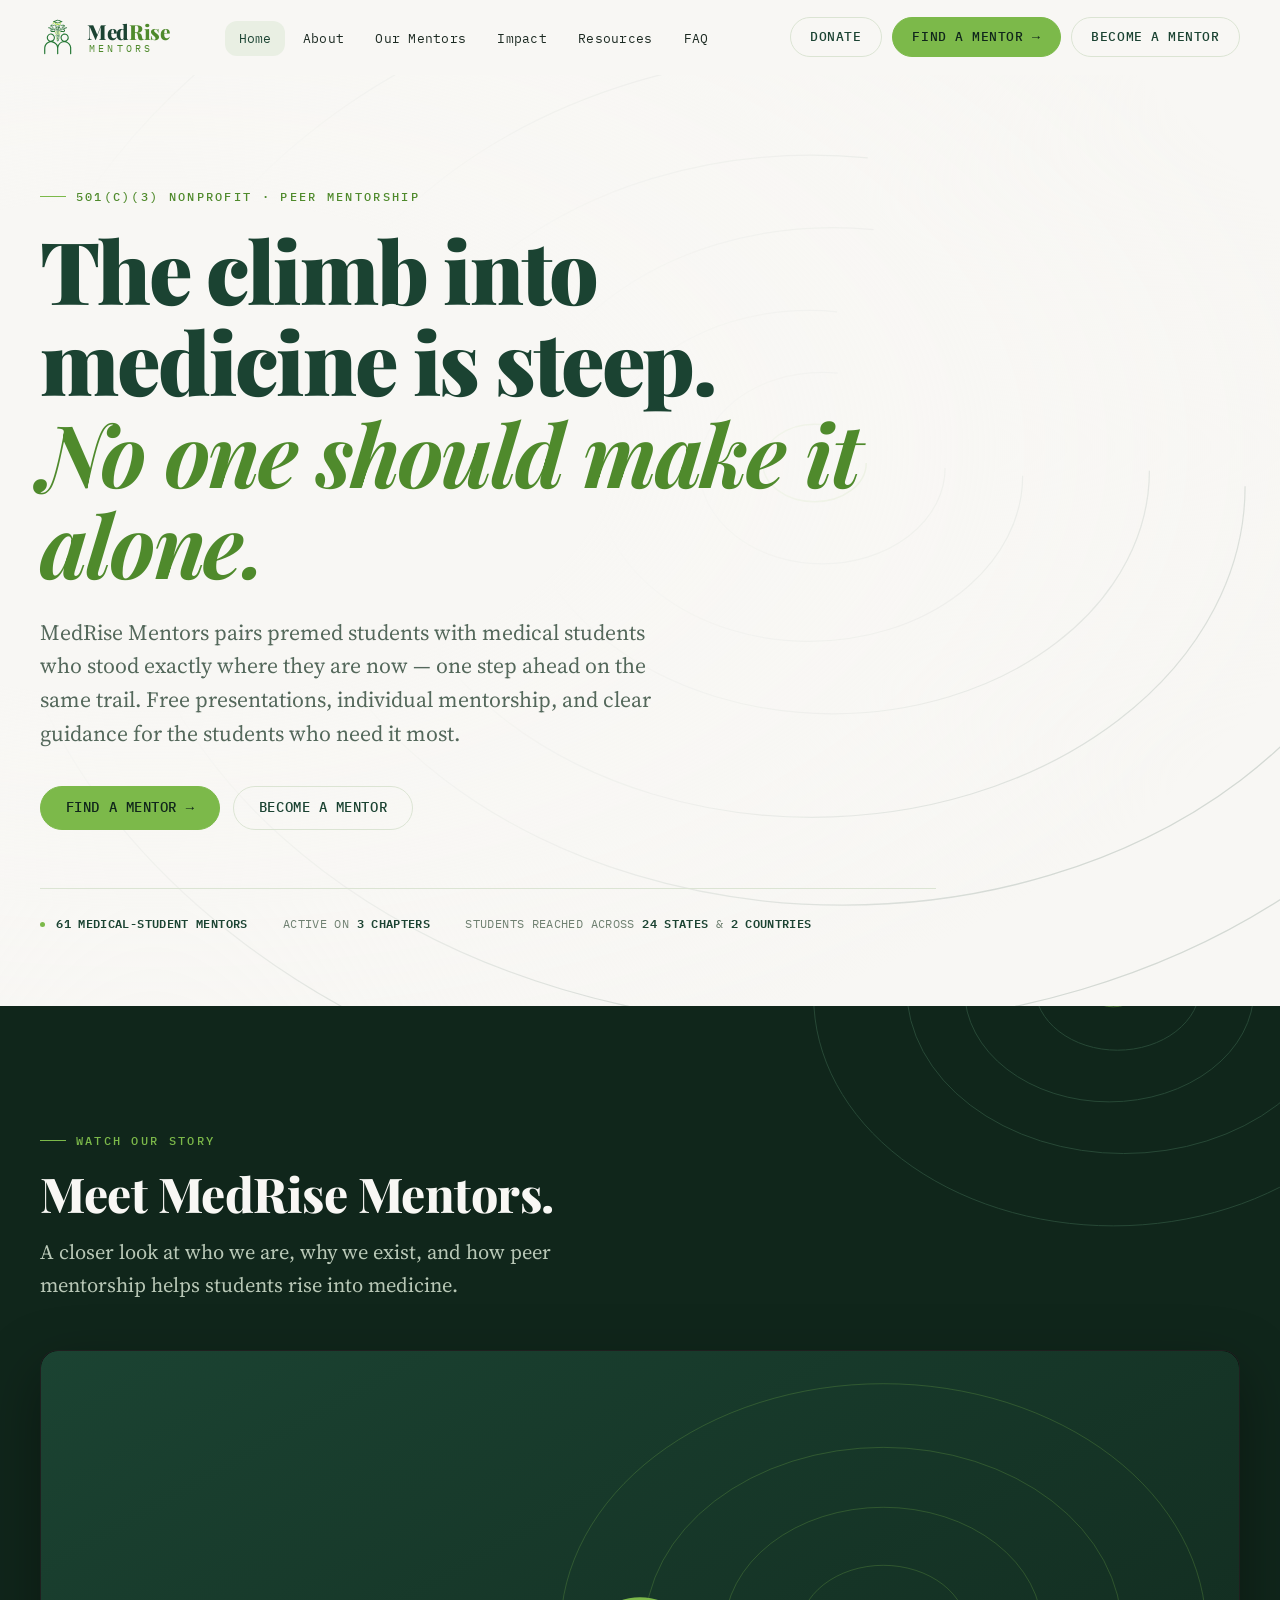
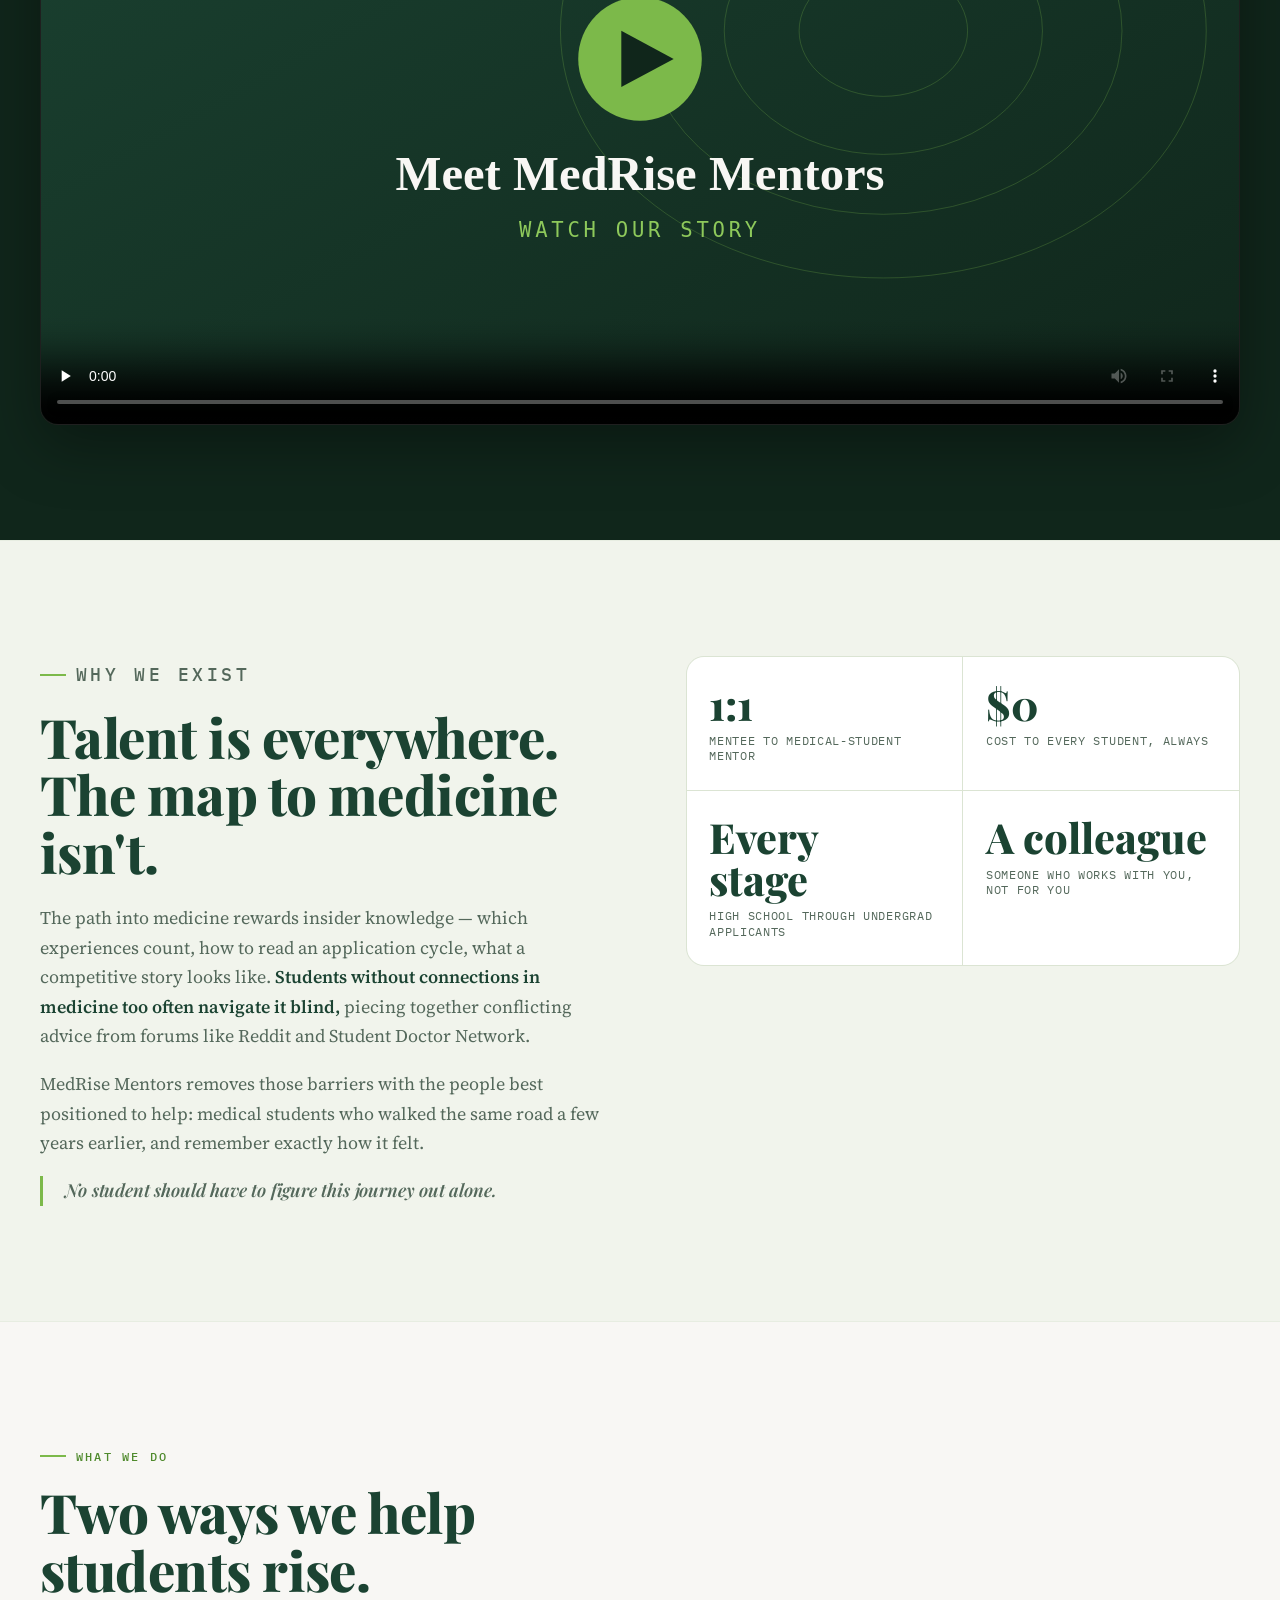
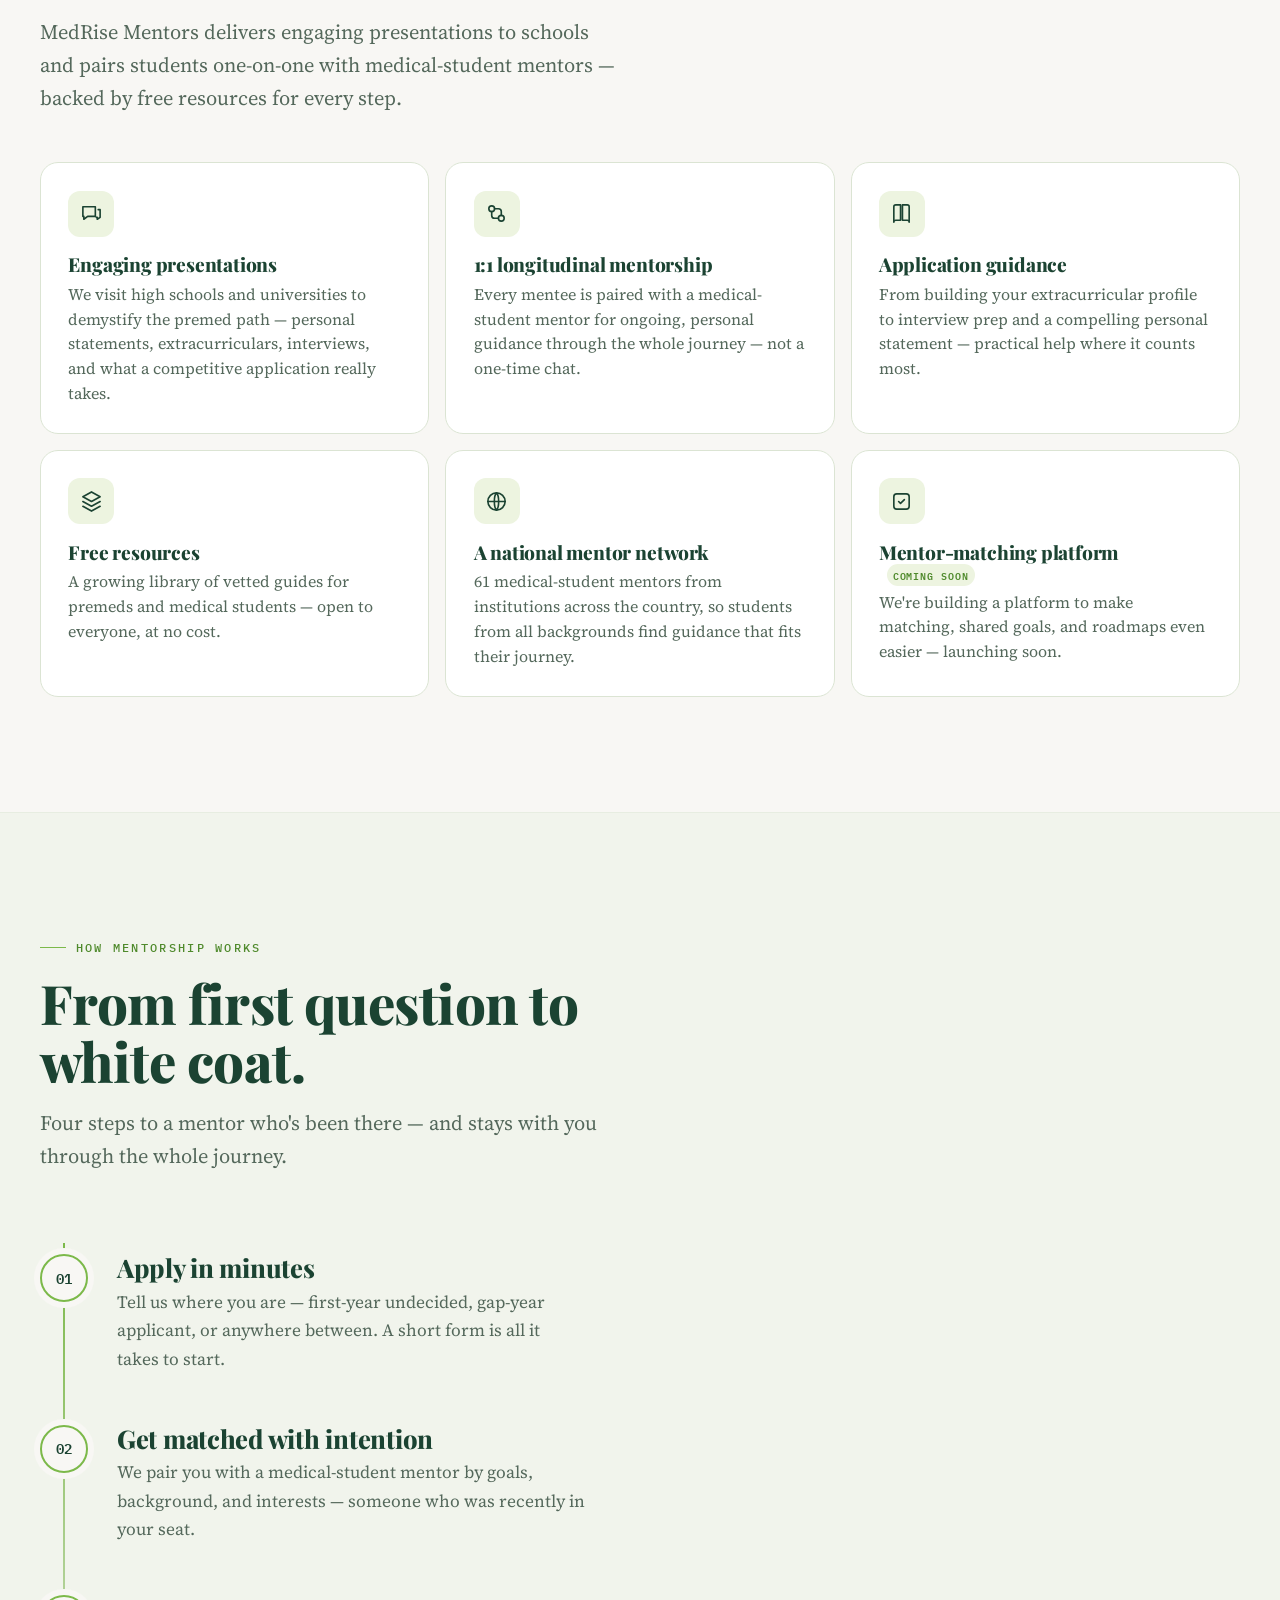
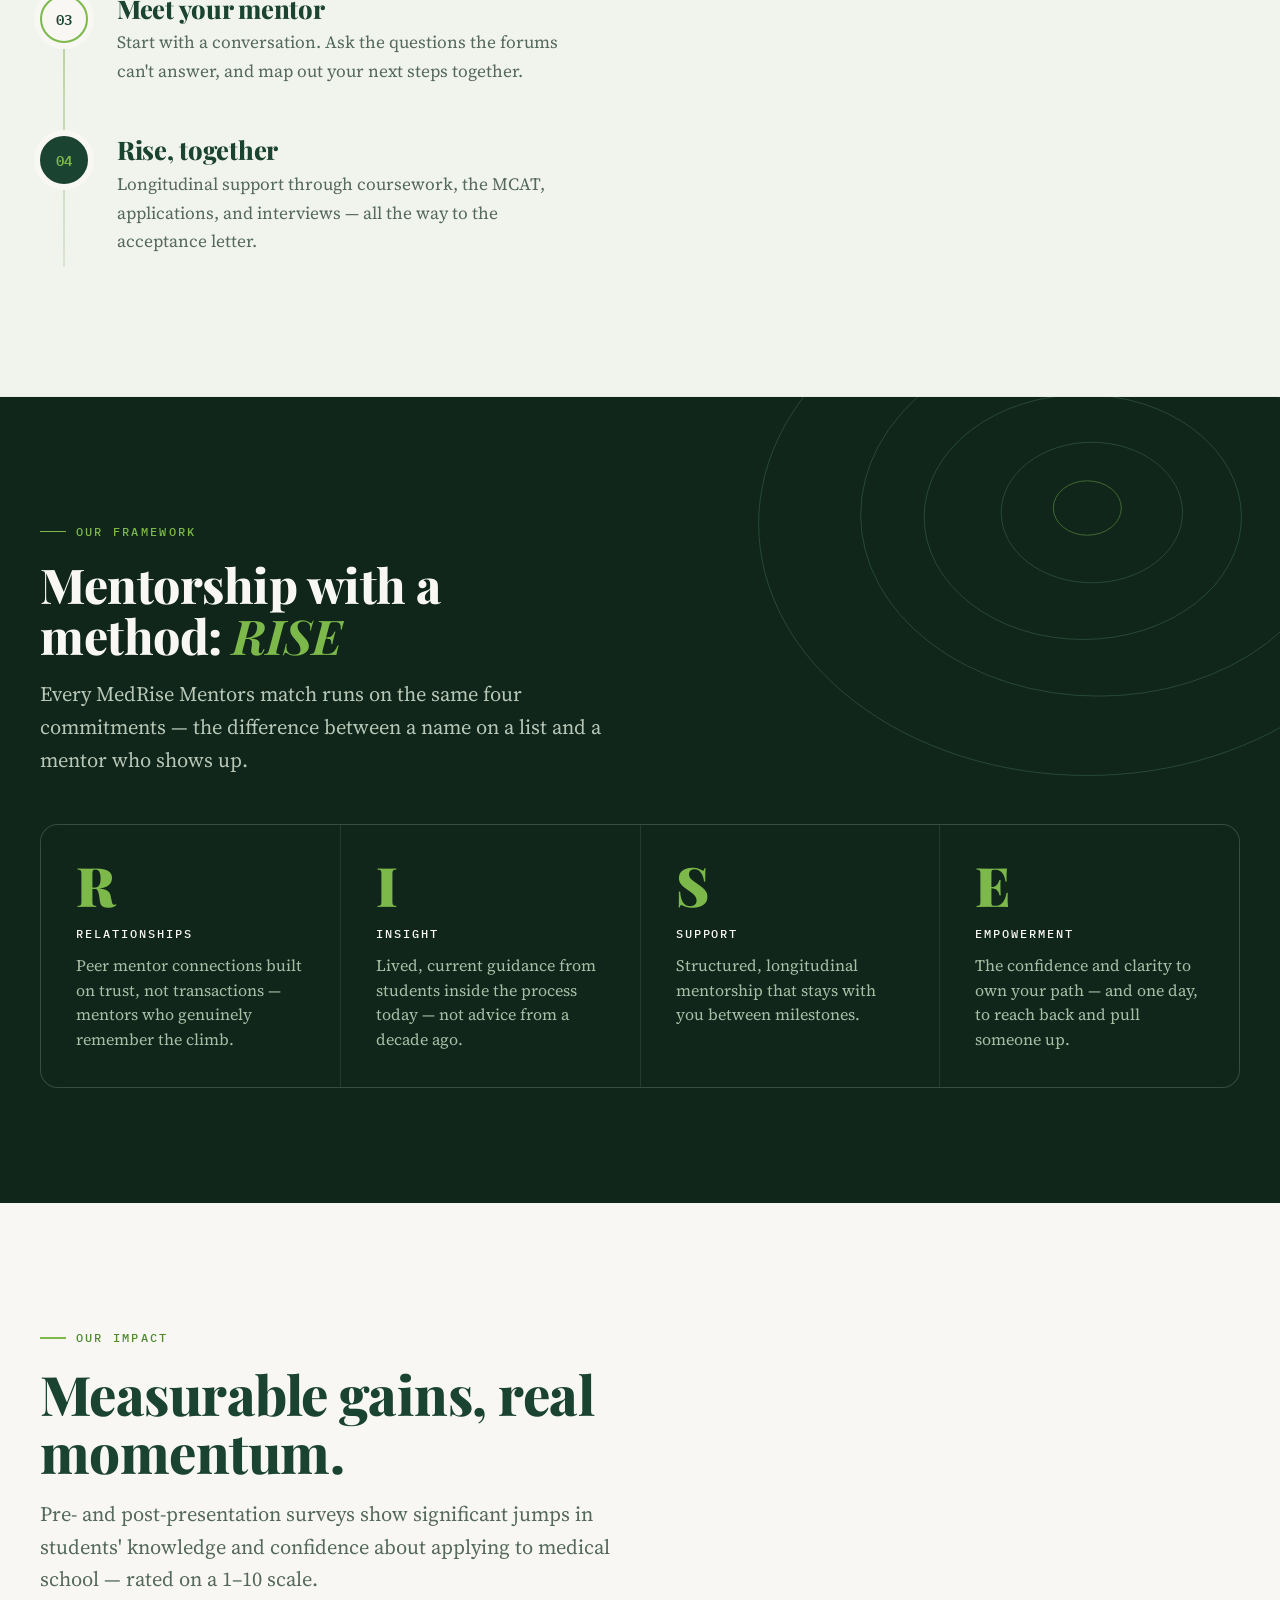
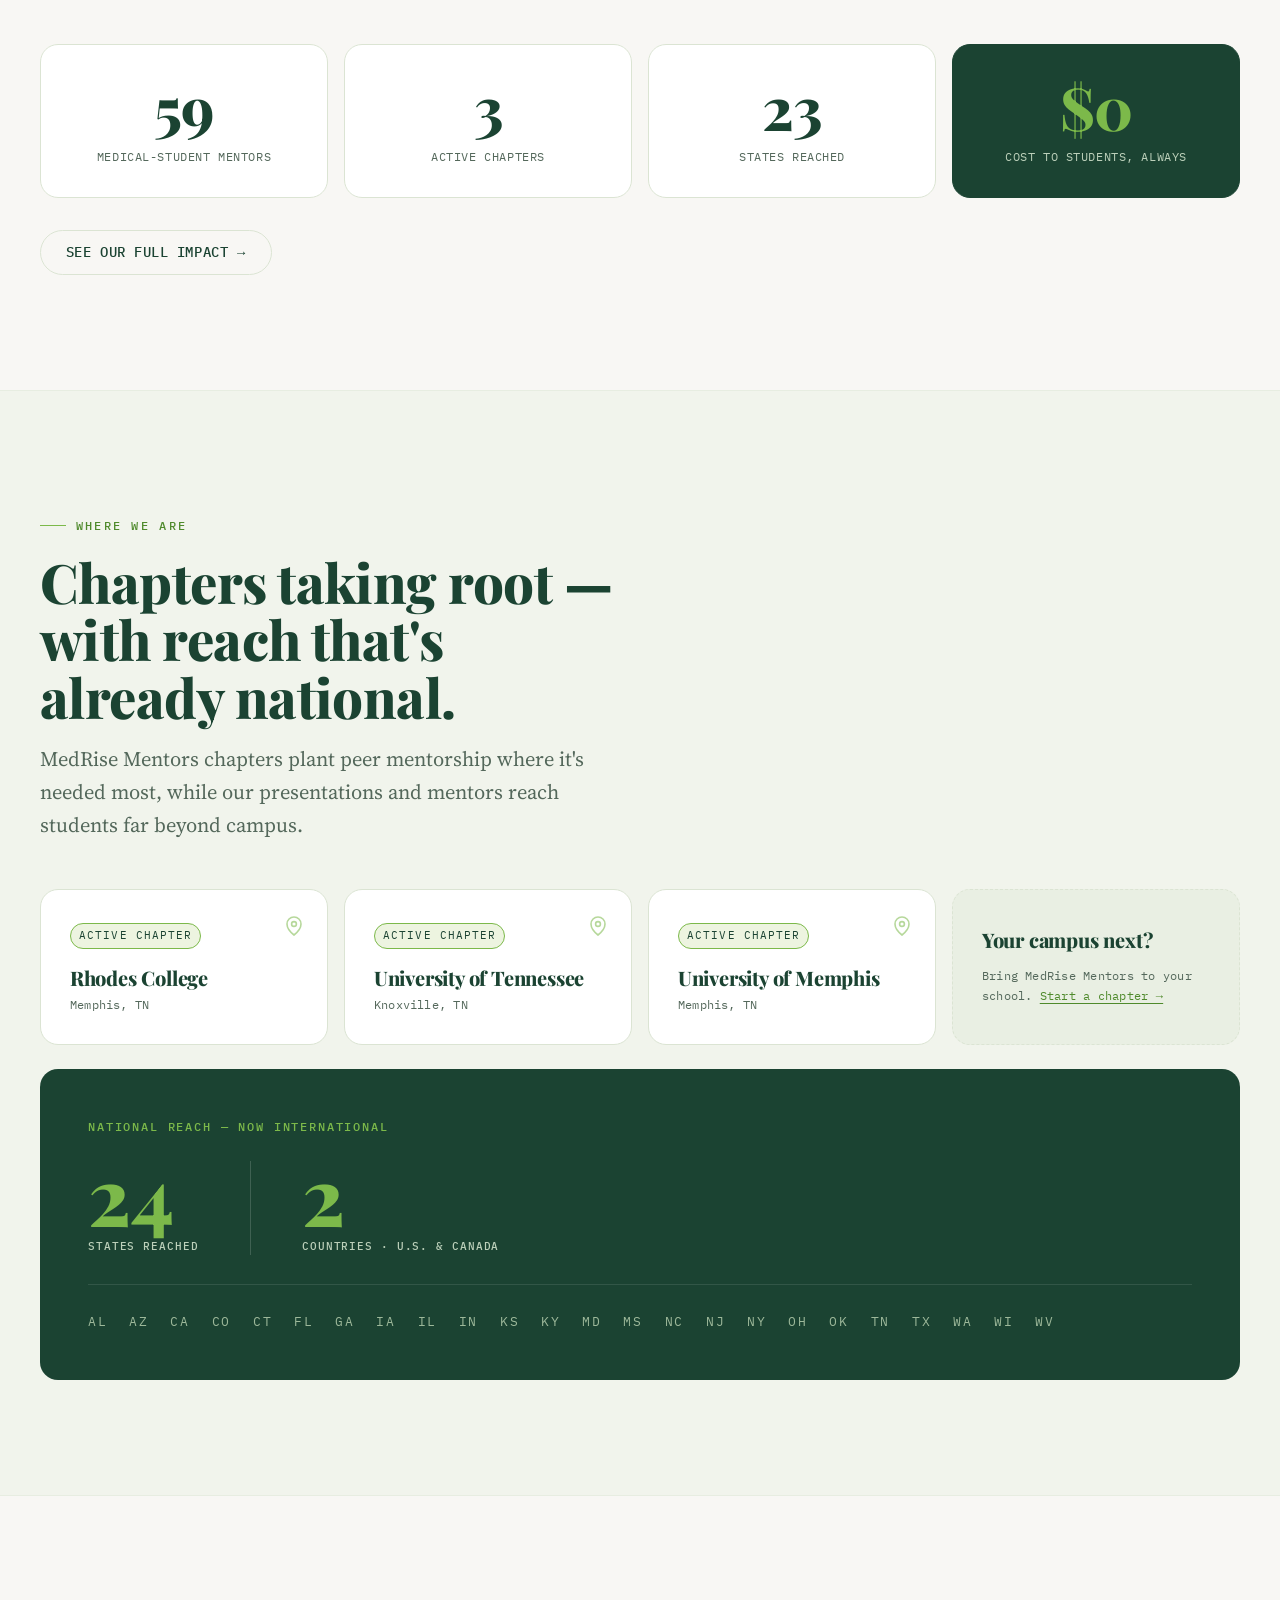
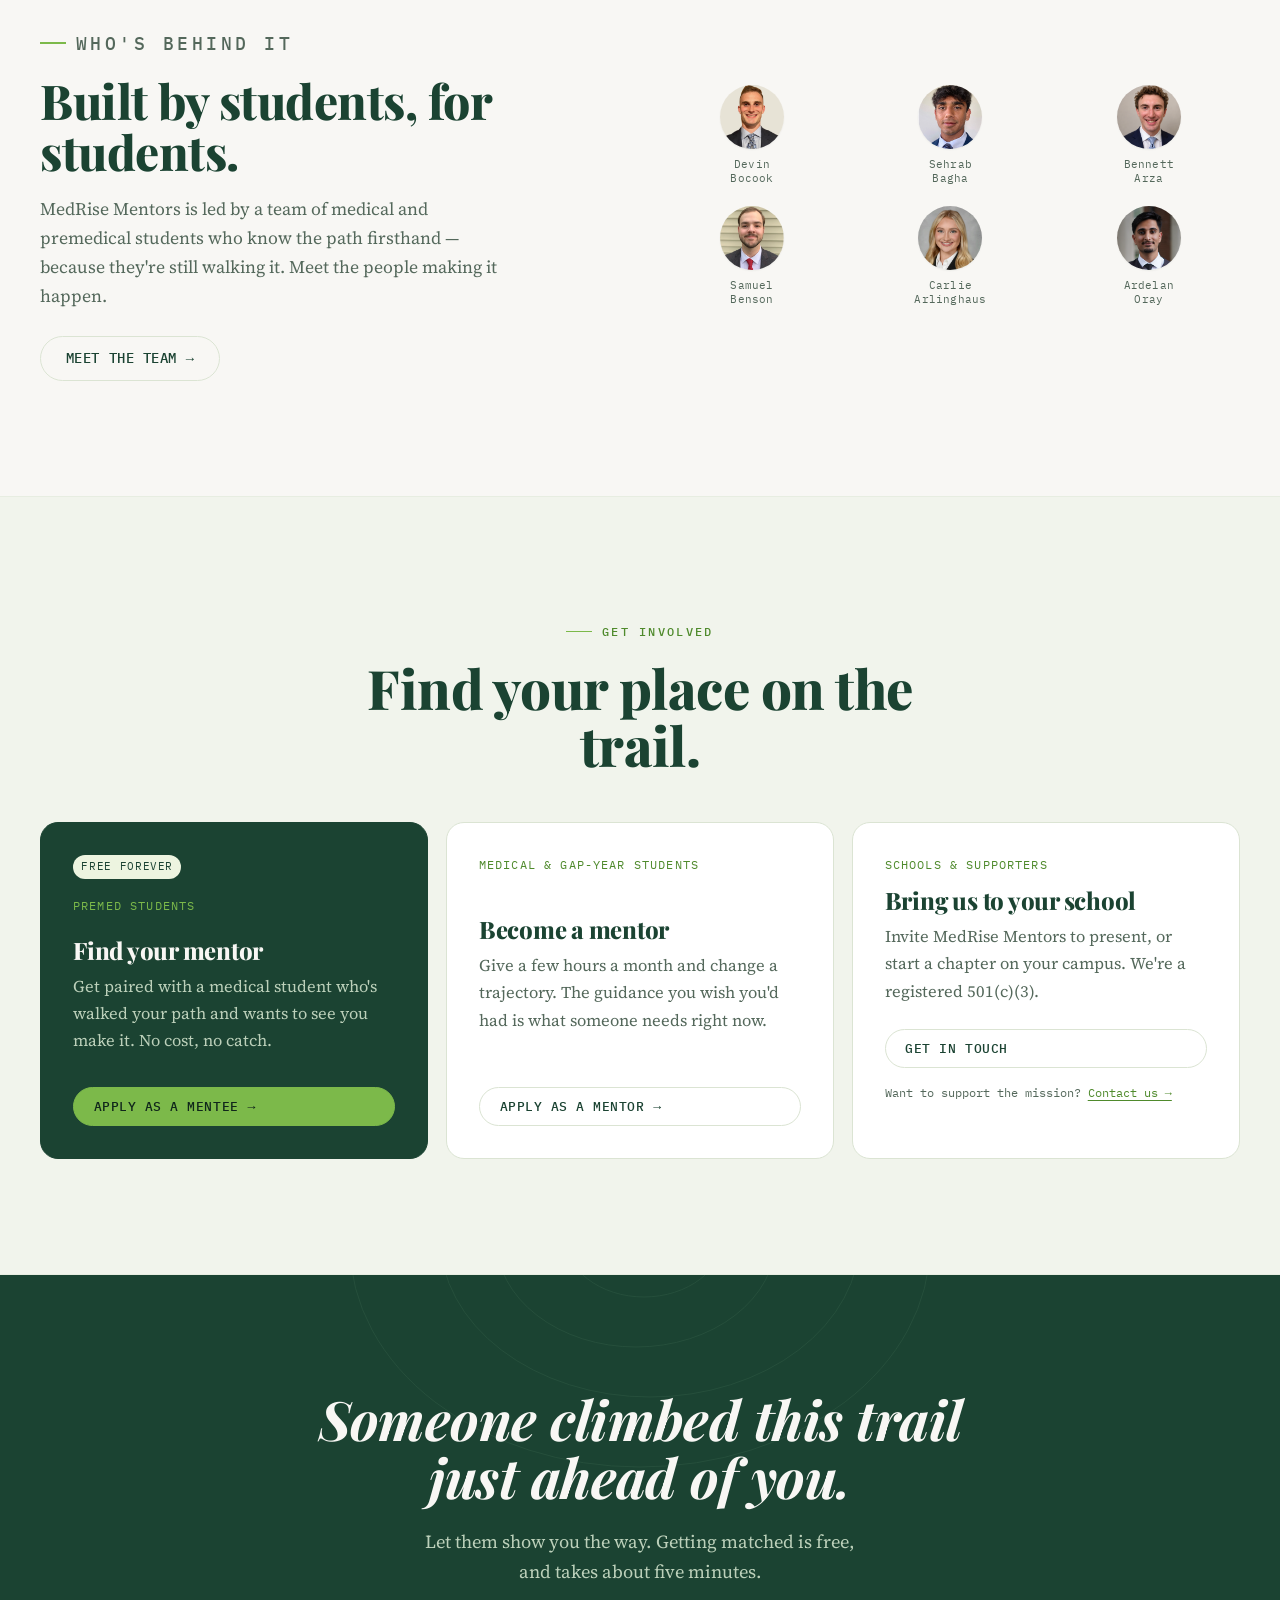
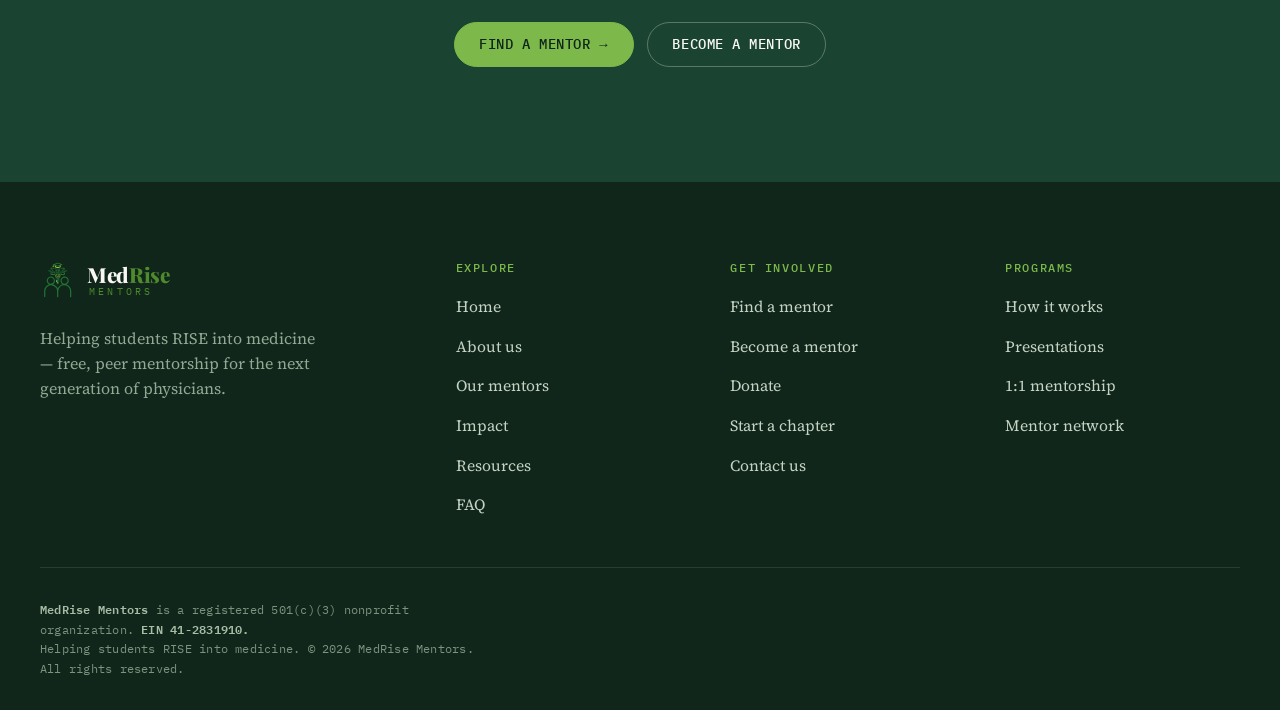
==== commit 206d776f: "Add Colorado to states reached; update count to 24 Co-Authored-By: Claude Opus 5.5 <noreply@anthropi" ====
--- a/index.html
+++ b/index.html
@@ -488,7 +488,7 @@
 </div>
 <header class="header"><div class="wrap"><nav class="nav" aria-label="Primary"><a class="brand" href="index.html" aria-label="MedRise Mentors home"><img class="mark" src="assets/logo-mark.svg" alt="" width="36" height="36" decoding="async"><span class="brand-text"><span class="name">Med<span class="nm-rise">Rise</span></span><span class="sub">Mentors</span></span></a><ul class="nav-links" id="navlinks"><li><a href="index.html" class="active" aria-current="page">Home</a></li><li><a href="about.html">About</a></li><li><a href="mentors.html">Our Mentors</a></li><li><a href="impact.html">Impact</a></li><li><a href="resources.html">Resources</a></li><li><a href="faq.html">FAQ</a></li><li><a class="btn btn-ghost" href="donate.html">Donate</a></li><li><a class="btn btn-primary" href="https://forms.gle/wayZXBWiD3tpWAMk7">Find a mentor</a></li><li><a class="btn btn-ghost" href="https://forms.gle/ACNCQ9VSMehtkLAf6">Become a mentor</a></li></ul><div class="nav-cta"><a class="btn btn-ghost" href="donate.html">Donate</a><a class="btn btn-primary" href="https://forms.gle/wayZXBWiD3tpWAMk7">Find a mentor <span class="arw">&rarr;</span></a><a class="btn btn-ghost" href="https://forms.gle/ACNCQ9VSMehtkLAf6">Become a mentor</a><button class="nav-toggle" id="navToggle" aria-label="Open menu" aria-expanded="false" aria-controls="navlinks"><span></span></button></div></nav></div></header>
 <main id="main">
-<section class="hero"><svg class="contours" viewBox="0 0 1440 720" preserveAspectRatio="xMaxYMid slice" aria-hidden="true"><g transform="translate(1080,300)"><ellipse class="peak" pathLength="1" cx="0" cy="0" rx="40" ry="30"/><ellipse pathLength="1" cx="6" cy="4" rx="95" ry="74"/><ellipse pathLength="1" cx="-4" cy="10" rx="165" ry="128"/><ellipse pathLength="1" cx="14" cy="6" rx="245" ry="188"/><ellipse pathLength="1" cx="-2" cy="18" rx="335" ry="256"/><ellipse pathLength="1" cx="22" cy="12" rx="435" ry="330"/><ellipse pathLength="1" cx="6" cy="26" rx="545" ry="410"/><ellipse pathLength="1" cx="30" cy="20" rx="665" ry="498"/></g></svg><div class="wrap"><div class="hero-inner"><p class="eyebrow">501(c)(3) nonprofit &middot; Peer mentorship</p><h1>The climb into medicine is steep.<br><span class="ital">No one should make it alone.</span></h1><p class="sub">MedRise Mentors pairs premed students with medical students who stood exactly where they are now — one step ahead on the same trail. Free presentations, individual mentorship, and clear guidance for the students who need it most.</p><div class="hero-actions"><a class="btn btn-primary btn-lg" href="https://forms.gle/wayZXBWiD3tpWAMk7">Find a mentor <span class="arw">&rarr;</span></a><a class="btn btn-ghost btn-lg" href="https://forms.gle/ACNCQ9VSMehtkLAf6">Become a mentor</a></div><div class="trust"><span><span class="dot"></span><b>61 medical-student mentors</b></span><span>Active on <b>3 chapters</b></span><span>Students reached across <b>23 states</b> &amp; <b>2 countries</b></span></div></div></div></section><section class="section overview" id="overview"><svg class="contours2" viewBox="0 0 600 600" aria-hidden="true"><g transform="translate(340,240)"><ellipse class="peak" cx="0" cy="0" rx="30" ry="24"/><ellipse cx="4" cy="4" rx="80" ry="62"/><ellipse cx="-4" cy="8" rx="140" ry="108"/><ellipse cx="10" cy="6" rx="210" ry="160"/><ellipse cx="0" cy="14" rx="290" ry="222"/></g></svg><div class="wrap"><div class="section-head reveal"><p class="eyebrow">Watch our story</p><h2>Meet MedRise Mentors.</h2><p class="lede" style="margin-top:1.1rem">A closer look at who we are, why we exist, and how peer mentorship helps students rise into medicine.</p></div><div class="overview-frame reveal" data-d="1"><video controls preload="none" playsinline poster="assets/video/overview-poster.svg" aria-label="MedRise Mentors overview video"><source src="assets/video/medrise-overview.mp4" type="video/mp4">Your browser doesn't support embedded video. <a href="assets/video/medrise-overview.mp4" style="color:var(--lime)">Download the overview video</a> instead.</video><button class="video-play" type="button" aria-label="Play the MedRise Mentors overview video"></button></div></div></section><section class="section tint" id="mission"><div class="wrap"><div class="mission-grid"><div class="mission-body reveal"><p class="eyebrow">Why we exist</p><h2 class="h-lg">Talent is everywhere. The map to medicine isn't.</h2><p style="margin-top:1.4rem">The path into medicine rewards insider knowledge — which experiences count, how to read an application cycle, what a competitive story looks like. <strong>Students without connections in medicine too often navigate it blind,</strong> piecing together conflicting advice from forums like Reddit and Student Doctor Network.</p><p>MedRise Mentors removes those barriers with the people best positioned to help: medical students who walked the same road a few years earlier, and remember exactly how it felt.</p><p class="pullnote">No student should have to figure this journey out alone.</p></div><div class="reveal" data-d="2"><div class="mini-stats"><div class="cell"><div class="num">1:1</div><div class="lbl">Mentee to medical-student mentor</div></div><div class="cell"><div class="num">$0</div><div class="lbl">Cost to every student, always</div></div><div class="cell"><div class="num">Every<br>stage</div><div class="lbl">High school through undergrad applicants</div></div><div class="cell"><div class="num">A&nbsp;colleague</div><div class="lbl">Someone who works with you, not for you</div></div></div></div></div></div></section><section class="section" id="do"><div class="wrap"><div class="section-head reveal"><p class="eyebrow">What we do</p><h2 class="h-lg">Two ways we help students rise.</h2><p class="lede" style="margin-top:1.1rem">MedRise Mentors delivers engaging presentations to schools and pairs students one-on-one with medical-student mentors — backed by free resources for every step.</p></div><div class="do-grid"><div class="feat reveal" data-d="0"><div class="ico"><svg viewBox="0 0 24 24"><path d="M3 5h13v10H8l-4 3v-3H3zM19 8h2v8l-3 2v-2h-1"/></svg></div><h3>Engaging presentations</h3><p>We visit high schools and universities to demystify the premed path — personal statements, extracurriculars, interviews, and what a competitive application really takes.</p></div>
+<section class="hero"><svg class="contours" viewBox="0 0 1440 720" preserveAspectRatio="xMaxYMid slice" aria-hidden="true"><g transform="translate(1080,300)"><ellipse class="peak" pathLength="1" cx="0" cy="0" rx="40" ry="30"/><ellipse pathLength="1" cx="6" cy="4" rx="95" ry="74"/><ellipse pathLength="1" cx="-4" cy="10" rx="165" ry="128"/><ellipse pathLength="1" cx="14" cy="6" rx="245" ry="188"/><ellipse pathLength="1" cx="-2" cy="18" rx="335" ry="256"/><ellipse pathLength="1" cx="22" cy="12" rx="435" ry="330"/><ellipse pathLength="1" cx="6" cy="26" rx="545" ry="410"/><ellipse pathLength="1" cx="30" cy="20" rx="665" ry="498"/></g></svg><div class="wrap"><div class="hero-inner"><p class="eyebrow">501(c)(3) nonprofit &middot; Peer mentorship</p><h1>The climb into medicine is steep.<br><span class="ital">No one should make it alone.</span></h1><p class="sub">MedRise Mentors pairs premed students with medical students who stood exactly where they are now — one step ahead on the same trail. Free presentations, individual mentorship, and clear guidance for the students who need it most.</p><div class="hero-actions"><a class="btn btn-primary btn-lg" href="https://forms.gle/wayZXBWiD3tpWAMk7">Find a mentor <span class="arw">&rarr;</span></a><a class="btn btn-ghost btn-lg" href="https://forms.gle/ACNCQ9VSMehtkLAf6">Become a mentor</a></div><div class="trust"><span><span class="dot"></span><b>61 medical-student mentors</b></span><span>Active on <b>3 chapters</b></span><span>Students reached across <b>24 states</b> &amp; <b>2 countries</b></span></div></div></div></section><section class="section overview" id="overview"><svg class="contours2" viewBox="0 0 600 600" aria-hidden="true"><g transform="translate(340,240)"><ellipse class="peak" cx="0" cy="0" rx="30" ry="24"/><ellipse cx="4" cy="4" rx="80" ry="62"/><ellipse cx="-4" cy="8" rx="140" ry="108"/><ellipse cx="10" cy="6" rx="210" ry="160"/><ellipse cx="0" cy="14" rx="290" ry="222"/></g></svg><div class="wrap"><div class="section-head reveal"><p class="eyebrow">Watch our story</p><h2>Meet MedRise Mentors.</h2><p class="lede" style="margin-top:1.1rem">A closer look at who we are, why we exist, and how peer mentorship helps students rise into medicine.</p></div><div class="overview-frame reveal" data-d="1"><video controls preload="none" playsinline poster="assets/video/overview-poster.svg" aria-label="MedRise Mentors overview video"><source src="assets/video/medrise-overview.mp4" type="video/mp4">Your browser doesn't support embedded video. <a href="assets/video/medrise-overview.mp4" style="color:var(--lime)">Download the overview video</a> instead.</video><button class="video-play" type="button" aria-label="Play the MedRise Mentors overview video"></button></div></div></section><section class="section tint" id="mission"><div class="wrap"><div class="mission-grid"><div class="mission-body reveal"><p class="eyebrow">Why we exist</p><h2 class="h-lg">Talent is everywhere. The map to medicine isn't.</h2><p style="margin-top:1.4rem">The path into medicine rewards insider knowledge — which experiences count, how to read an application cycle, what a competitive story looks like. <strong>Students without connections in medicine too often navigate it blind,</strong> piecing together conflicting advice from forums like Reddit and Student Doctor Network.</p><p>MedRise Mentors removes those barriers with the people best positioned to help: medical students who walked the same road a few years earlier, and remember exactly how it felt.</p><p class="pullnote">No student should have to figure this journey out alone.</p></div><div class="reveal" data-d="2"><div class="mini-stats"><div class="cell"><div class="num">1:1</div><div class="lbl">Mentee to medical-student mentor</div></div><div class="cell"><div class="num">$0</div><div class="lbl">Cost to every student, always</div></div><div class="cell"><div class="num">Every<br>stage</div><div class="lbl">High school through undergrad applicants</div></div><div class="cell"><div class="num">A&nbsp;colleague</div><div class="lbl">Someone who works with you, not for you</div></div></div></div></div></div></section><section class="section" id="do"><div class="wrap"><div class="section-head reveal"><p class="eyebrow">What we do</p><h2 class="h-lg">Two ways we help students rise.</h2><p class="lede" style="margin-top:1.1rem">MedRise Mentors delivers engaging presentations to schools and pairs students one-on-one with medical-student mentors — backed by free resources for every step.</p></div><div class="do-grid"><div class="feat reveal" data-d="0"><div class="ico"><svg viewBox="0 0 24 24"><path d="M3 5h13v10H8l-4 3v-3H3zM19 8h2v8l-3 2v-2h-1"/></svg></div><h3>Engaging presentations</h3><p>We visit high schools and universities to demystify the premed path — personal statements, extracurriculars, interviews, and what a competitive application really takes.</p></div>
 <div class="feat reveal" data-d="1"><div class="ico"><svg viewBox="0 0 24 24"><circle cx="7" cy="7" r="3"/><circle cx="17" cy="17" r="3"/><path d="M10 7h4a3 3 0 0 1 3 3v4M7 10v4a3 3 0 0 0 3 3h4"/></svg></div><h3>1:1 longitudinal mentorship</h3><p>Every mentee is paired with a medical-student mentor for ongoing, personal guidance through the whole journey — not a one-time chat.</p></div>
 <div class="feat reveal" data-d="2"><div class="ico"><svg viewBox="0 0 24 24"><path d="M4 5a2 2 0 0 1 2-2h5v16H6a2 2 0 0 0-2 2zM20 5a2 2 0 0 0-2-2h-5v16h5a2 2 0 0 1 2 2z"/></svg></div><h3>Application guidance</h3><p>From building your extracurricular profile to interview prep and a compelling personal statement — practical help where it counts most.</p></div>
 <div class="feat reveal" data-d="3"><div class="ico"><svg viewBox="0 0 24 24"><path d="M12 2l9 5-9 5-9-5zM3 12l9 5 9-5M3 17l9 5 9-5"/></svg></div><h3>Free resources</h3><p>A growing library of vetted guides for premeds and medical students — open to everyone, at no cost.</p></div>
@@ -499,9 +499,9 @@
 <div class="step reveal"><div class="node">04</div><div><h3>Rise, together</h3><p>Longitudinal support through coursework, the MCAT, applications, and interviews — all the way to the acceptance letter.</p></div></div></div></div></section><section class="section rise" id="framework"><svg class="contours2" viewBox="0 0 600 600" aria-hidden="true"><g transform="translate(340,240)"><ellipse class="peak" cx="0" cy="0" rx="30" ry="24"/><ellipse cx="4" cy="4" rx="80" ry="62"/><ellipse cx="-4" cy="8" rx="140" ry="108"/><ellipse cx="10" cy="6" rx="210" ry="160"/><ellipse cx="0" cy="14" rx="290" ry="222"/></g></svg><div class="wrap"><div class="section-head reveal"><p class="eyebrow">Our framework</p><h2>Mentorship with a method: <em style="font-style:italic;color:var(--lime)">RISE</em></h2><p class="lede" style="margin-top:1.1rem">Every MedRise Mentors match runs on the same four commitments — the difference between a name on a list and a mentor who shows up.</p></div><div class="rise-grid"><div class="pillar reveal" data-d="0"><div class="letter">R</div><div class="pname">Relationships</div><p>Peer mentor connections built on trust, not transactions — mentors who genuinely remember the climb.</p></div>
 <div class="pillar reveal" data-d="1"><div class="letter">I</div><div class="pname">Insight</div><p>Lived, current guidance from students inside the process today — not advice from a decade ago.</p></div>
 <div class="pillar reveal" data-d="2"><div class="letter">S</div><div class="pname">Support</div><p>Structured, longitudinal mentorship that stays with you between milestones.</p></div>
-<div class="pillar reveal" data-d="3"><div class="letter">E</div><div class="pname">Empowerment</div><p>The confidence and clarity to own your path — and one day, to reach back and pull someone up.</p></div></div></div></section><section class="section" id="impact-teaser"><div class="wrap"><div class="section-head reveal"><p class="eyebrow">Our impact</p><h2 class="h-lg">Measurable gains, real momentum.</h2><p class="lede" style="margin-top:1.1rem">Pre- and post-presentation surveys show significant jumps in students' knowledge and confidence about applying to medical school — rated on a 1–10 scale.</p></div><div class="stats-grid"><div class="stat reveal"><div class="big" data-count="61">0</div><div class="lbl">Medical-student mentors</div></div><div class="stat reveal" data-d="1"><div class="big" data-count="3">0</div><div class="lbl">Active chapters</div></div><div class="stat reveal" data-d="2"><div class="big" data-count="23">0</div><div class="lbl">States reached</div></div><div class="stat goal reveal" data-d="3"><div class="big">$0</div><div class="lbl">Cost to students, always</div></div></div><div class="reveal" style="margin-top:2rem"><a class="btn btn-ghost btn-lg" href="impact.html">See our full impact <span class="arw">&rarr;</span></a></div></div></section><section class="section tint" id="chapters"><div class="wrap"><div class="section-head reveal"><p class="eyebrow">Where we are</p><h2 class="h-lg">Chapters taking root — with reach that's already national.</h2><p class="lede" style="margin-top:1.1rem">MedRise Mentors chapters plant peer mentorship where it's needed most, while our presentations and mentors reach students far beyond campus.</p></div><div class="chap-grid"><div class="chap reveal" data-d="0"><span class="pin"><svg viewBox="0 0 24 24"><path d="M12 21s7-5.5 7-11a7 7 0 1 0-14 0c0 5.5 7 11 7 11z"/><circle cx="12" cy="10" r="2.4"/></svg></span><span class="term">Active chapter</span><h3>Rhodes College</h3><p class="loc">Memphis, TN</p></div>
+<div class="pillar reveal" data-d="3"><div class="letter">E</div><div class="pname">Empowerment</div><p>The confidence and clarity to own your path — and one day, to reach back and pull someone up.</p></div></div></div></section><section class="section" id="impact-teaser"><div class="wrap"><div class="section-head reveal"><p class="eyebrow">Our impact</p><h2 class="h-lg">Measurable gains, real momentum.</h2><p class="lede" style="margin-top:1.1rem">Pre- and post-presentation surveys show significant jumps in students' knowledge and confidence about applying to medical school — rated on a 1–10 scale.</p></div><div class="stats-grid"><div class="stat reveal"><div class="big" data-count="61">0</div><div class="lbl">Medical-student mentors</div></div><div class="stat reveal" data-d="1"><div class="big" data-count="3">0</div><div class="lbl">Active chapters</div></div><div class="stat reveal" data-d="2"><div class="big" data-count="24">0</div><div class="lbl">States reached</div></div><div class="stat goal reveal" data-d="3"><div class="big">$0</div><div class="lbl">Cost to students, always</div></div></div><div class="reveal" style="margin-top:2rem"><a class="btn btn-ghost btn-lg" href="impact.html">See our full impact <span class="arw">&rarr;</span></a></div></div></section><section class="section tint" id="chapters"><div class="wrap"><div class="section-head reveal"><p class="eyebrow">Where we are</p><h2 class="h-lg">Chapters taking root — with reach that's already national.</h2><p class="lede" style="margin-top:1.1rem">MedRise Mentors chapters plant peer mentorship where it's needed most, while our presentations and mentors reach students far beyond campus.</p></div><div class="chap-grid"><div class="chap reveal" data-d="0"><span class="pin"><svg viewBox="0 0 24 24"><path d="M12 21s7-5.5 7-11a7 7 0 1 0-14 0c0 5.5 7 11 7 11z"/><circle cx="12" cy="10" r="2.4"/></svg></span><span class="term">Active chapter</span><h3>Rhodes College</h3><p class="loc">Memphis, TN</p></div>
 <div class="chap reveal" data-d="1"><span class="pin"><svg viewBox="0 0 24 24"><path d="M12 21s7-5.5 7-11a7 7 0 1 0-14 0c0 5.5 7 11 7 11z"/><circle cx="12" cy="10" r="2.4"/></svg></span><span class="term">Active chapter</span><h3>University of Tennessee</h3><p class="loc">Knoxville, TN</p></div>
-<div class="chap reveal" data-d="2"><span class="pin"><svg viewBox="0 0 24 24"><path d="M12 21s7-5.5 7-11a7 7 0 1 0-14 0c0 5.5 7 11 7 11z"/><circle cx="12" cy="10" r="2.4"/></svg></span><span class="term">Active chapter</span><h3>University of Memphis</h3><p class="loc">Memphis, TN</p></div><div class="chap next reveal" data-d="3"><h3>Your campus next?</h3><p class="loc" style="margin-top:.6rem">Bring MedRise Mentors to your school. <a href="mailto:medrmentors@gmail.com" style="color:var(--lime-deep);text-decoration:underline;text-underline-offset:3px">Start a chapter &rarr;</a></p></div></div><div class="states-band reveal"><div class="reach-head"><p class="reach-kicker">National reach &mdash; now international</p><div class="reach-stats"><div class="reach-stat"><b>23</b><span>States reached</span></div><span class="reach-sep" aria-hidden="true"></span><div class="reach-stat"><b>2</b><span>Countries &middot; U.S. &amp; Canada</span></div></div></div><div class="reach-states"><span>AL</span><span>AZ</span><span>CA</span><span>CT</span><span>FL</span><span>GA</span><span>IA</span><span>IL</span><span>IN</span><span>KS</span><span>KY</span><span>MD</span><span>MS</span><span>NC</span><span>NJ</span><span>NY</span><span>OH</span><span>OK</span><span>TN</span><span>TX</span><span>WA</span><span>WI</span><span>WV</span></div></div></div></section><section class="section" id="team-teaser"><div class="wrap"><div class="teaser"><div class="reveal"><p class="eyebrow">Who's behind it</p><h2>Built by students, for students.</h2><p>MedRise Mentors is led by a team of medical and premedical students who know the path firsthand — because they're still walking it. Meet the people making it happen.</p><div style="margin-top:1.6rem"><a class="btn btn-ghost btn-lg" href="about.html">Meet the team <span class="arw">&rarr;</span></a></div></div><div class="reveal" data-d="2"><div class="avatar-row"><div class="mini-person"><img class="mini-av" src="assets/team/devin-bocook.png" alt="Devin Bocook" data-initials="DB" data-bg="#1b4332"><div class="mn">Devin<br>Bocook</div></div>
+<div class="chap reveal" data-d="2"><span class="pin"><svg viewBox="0 0 24 24"><path d="M12 21s7-5.5 7-11a7 7 0 1 0-14 0c0 5.5 7 11 7 11z"/><circle cx="12" cy="10" r="2.4"/></svg></span><span class="term">Active chapter</span><h3>University of Memphis</h3><p class="loc">Memphis, TN</p></div><div class="chap next reveal" data-d="3"><h3>Your campus next?</h3><p class="loc" style="margin-top:.6rem">Bring MedRise Mentors to your school. <a href="mailto:medrmentors@gmail.com" style="color:var(--lime-deep);text-decoration:underline;text-underline-offset:3px">Start a chapter &rarr;</a></p></div></div><div class="states-band reveal"><div class="reach-head"><p class="reach-kicker">National reach &mdash; now international</p><div class="reach-stats"><div class="reach-stat"><b>24</b><span>States reached</span></div><span class="reach-sep" aria-hidden="true"></span><div class="reach-stat"><b>2</b><span>Countries &middot; U.S. &amp; Canada</span></div></div></div><div class="reach-states"><span>AL</span><span>AZ</span><span>CA</span><span>CO</span><span>CT</span><span>FL</span><span>GA</span><span>IA</span><span>IL</span><span>IN</span><span>KS</span><span>KY</span><span>MD</span><span>MS</span><span>NC</span><span>NJ</span><span>NY</span><span>OH</span><span>OK</span><span>TN</span><span>TX</span><span>WA</span><span>WI</span><span>WV</span></div></div></div></section><section class="section" id="team-teaser"><div class="wrap"><div class="teaser"><div class="reveal"><p class="eyebrow">Who's behind it</p><h2>Built by students, for students.</h2><p>MedRise Mentors is led by a team of medical and premedical students who know the path firsthand — because they're still walking it. Meet the people making it happen.</p><div style="margin-top:1.6rem"><a class="btn btn-ghost btn-lg" href="about.html">Meet the team <span class="arw">&rarr;</span></a></div></div><div class="reveal" data-d="2"><div class="avatar-row"><div class="mini-person"><img class="mini-av" src="assets/team/devin-bocook.png" alt="Devin Bocook" data-initials="DB" data-bg="#1b4332"><div class="mn">Devin<br>Bocook</div></div>
 <div class="mini-person"><img class="mini-av" src="assets/team/sehrab-bagha.png" alt="Sehrab Bagha" data-initials="SB" data-bg="#3a7350"><div class="mn">Sehrab<br>Bagha</div></div>
 <div class="mini-person"><img class="mini-av" src="assets/team/bennett-arza.png" alt="Bennett Arza" data-initials="BA" data-bg="#4f8a2c"><div class="mn">Bennett<br>Arza</div></div>
 <div class="mini-person"><img class="mini-av" src="assets/team/samuel-benson.png" alt="Samuel Benson" data-initials="SB" data-bg="#245239"><div class="mn">Samuel<br>Benson</div></div>
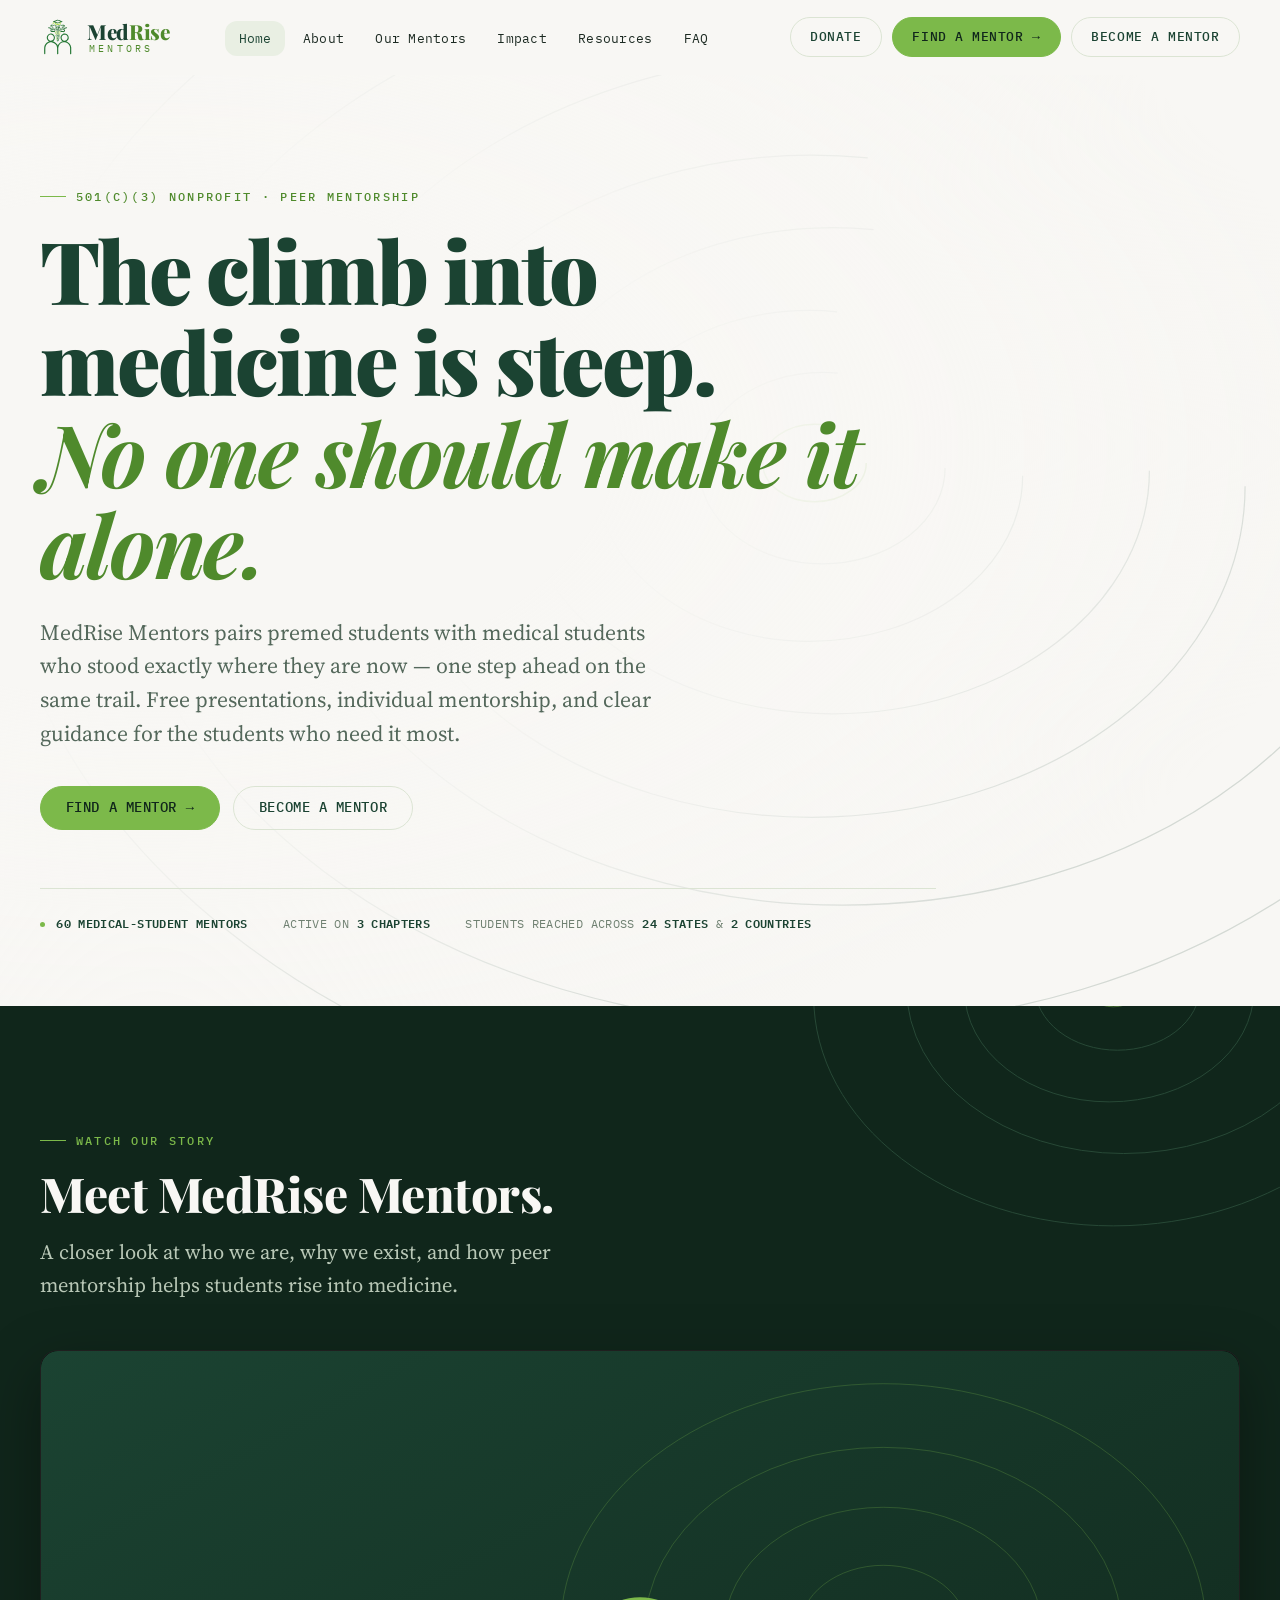
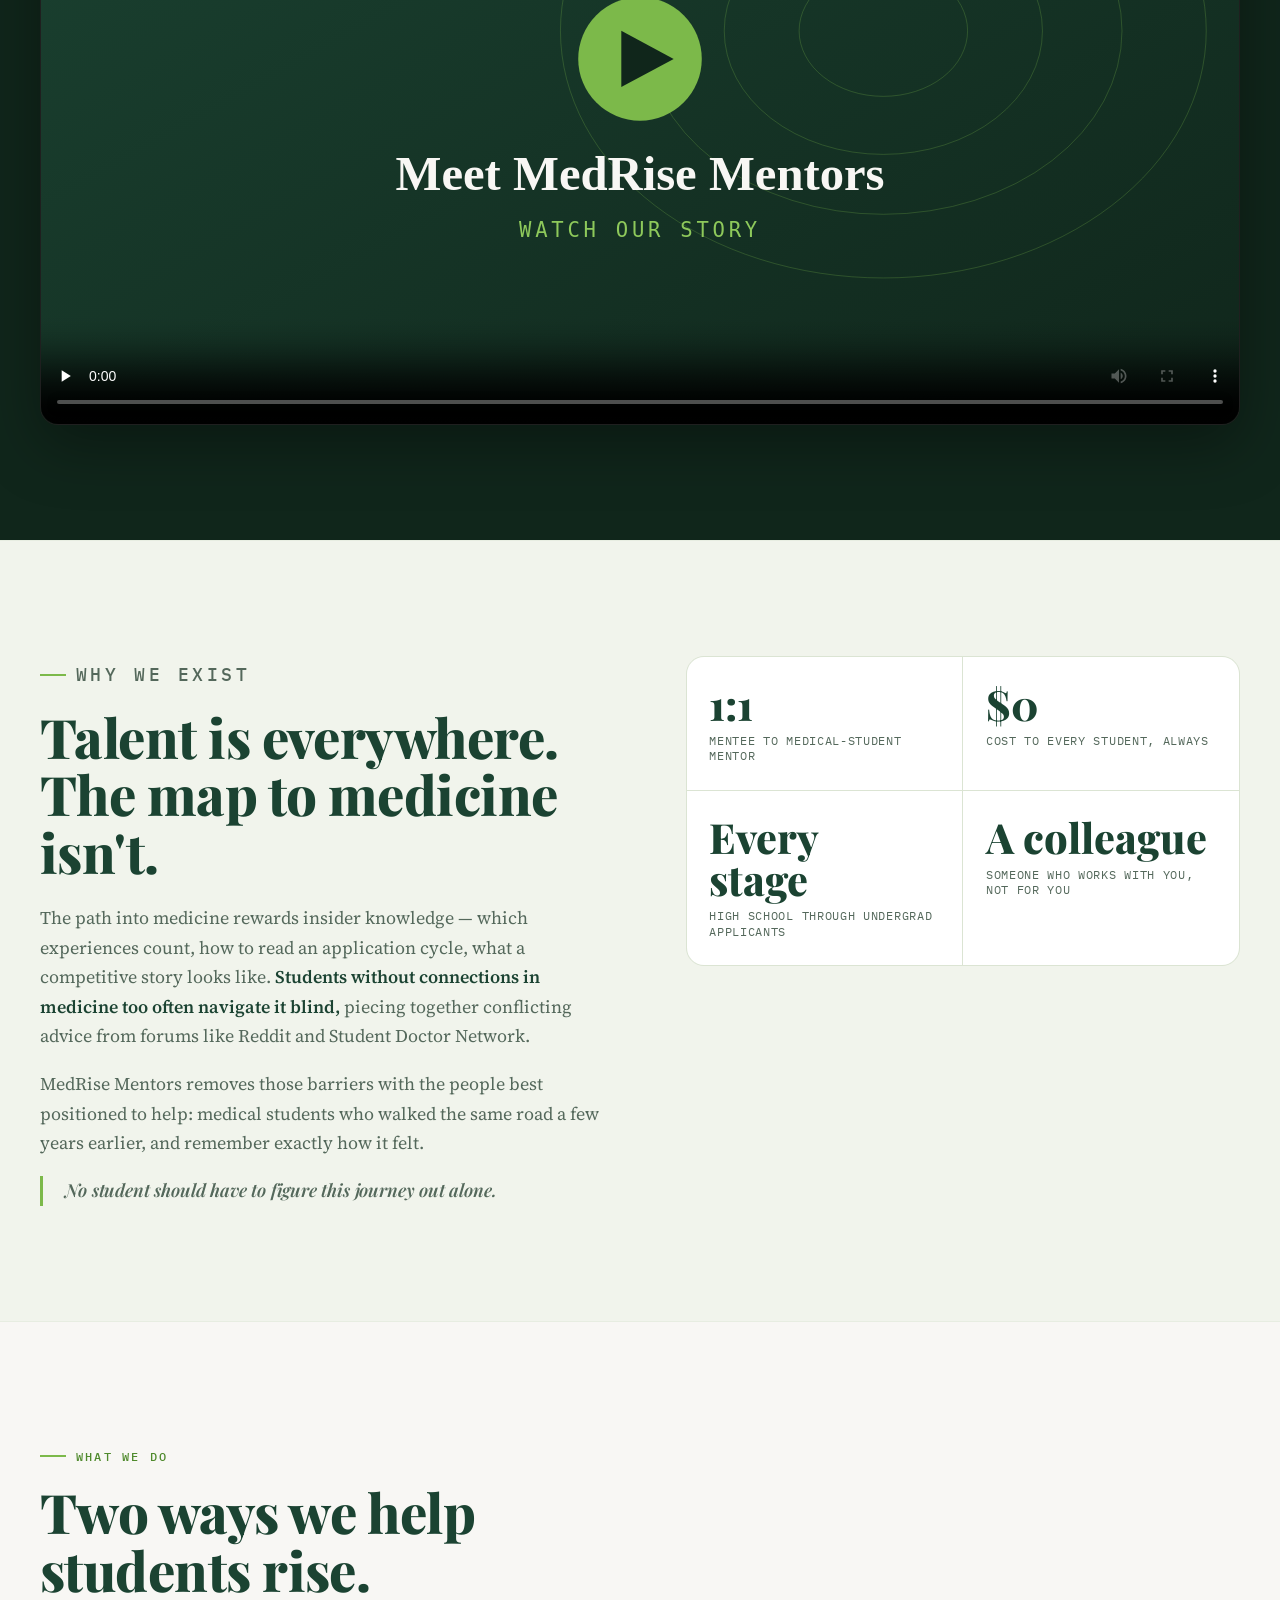
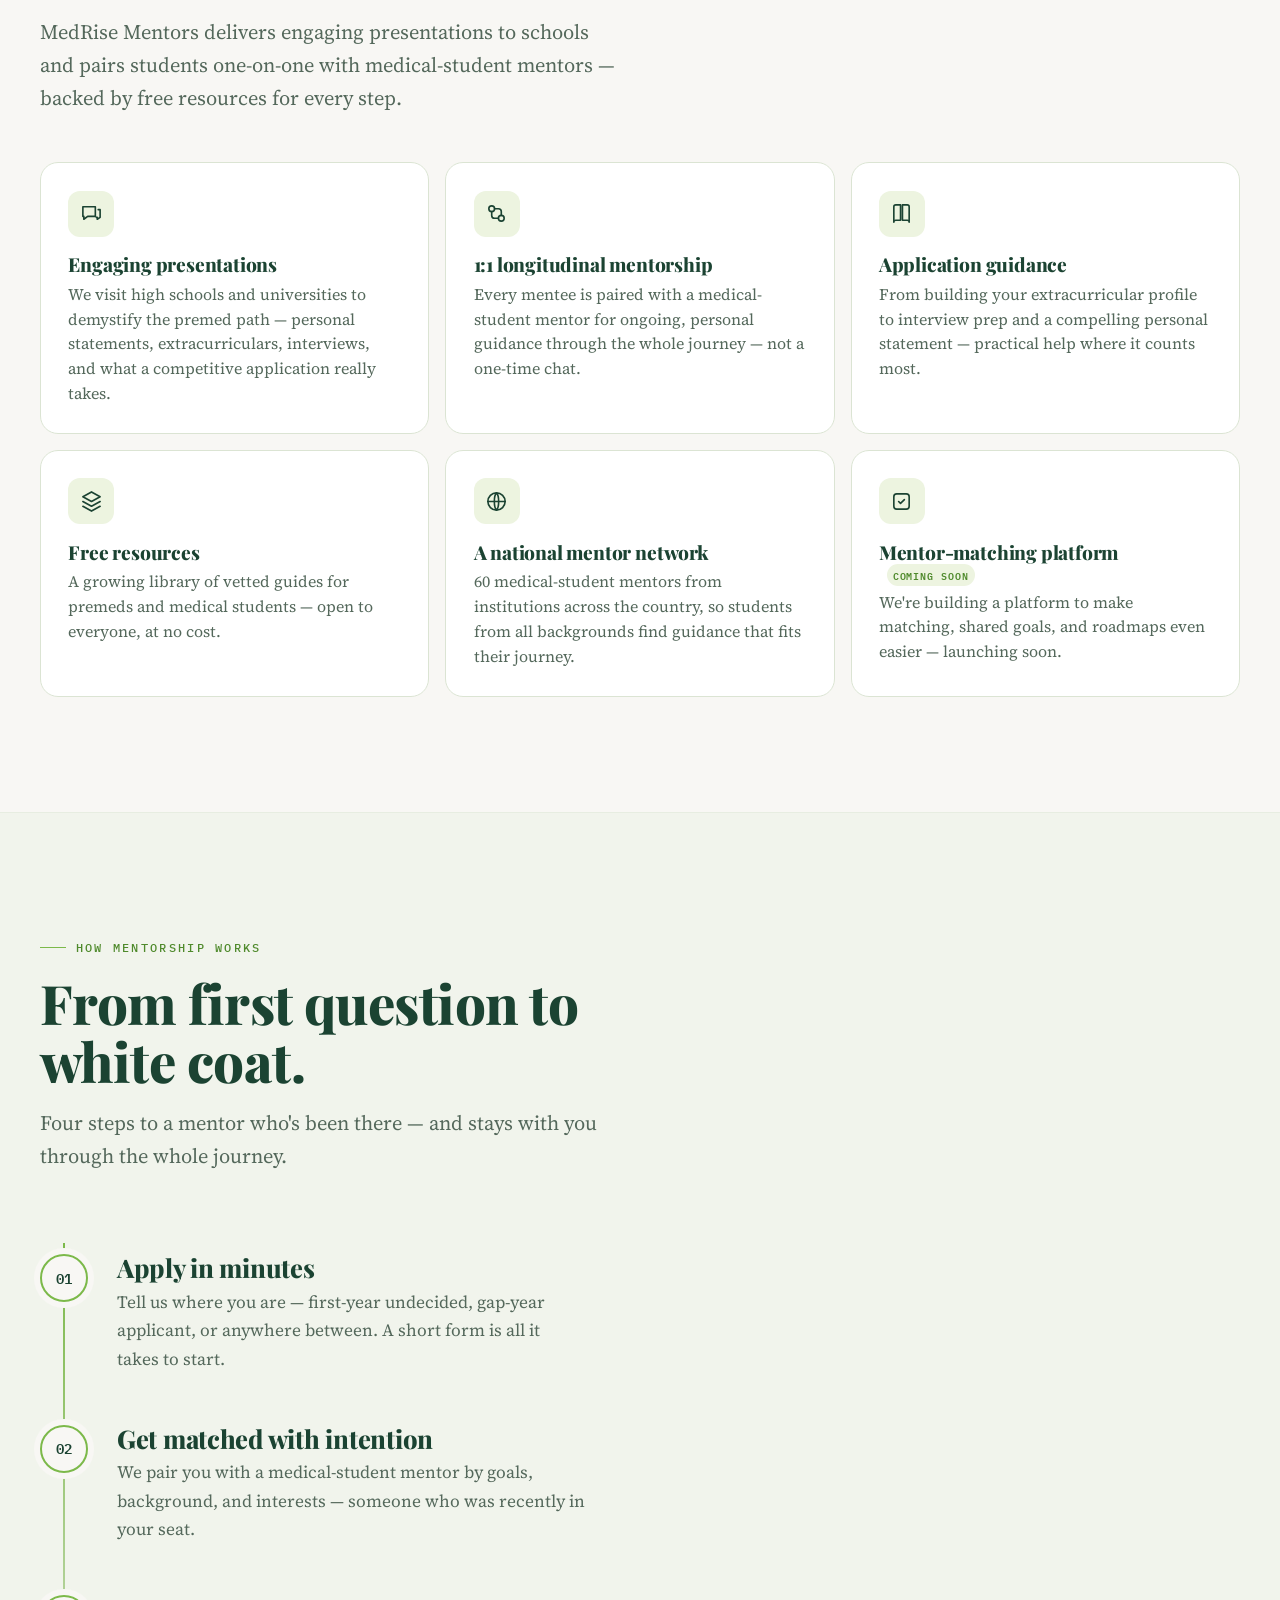
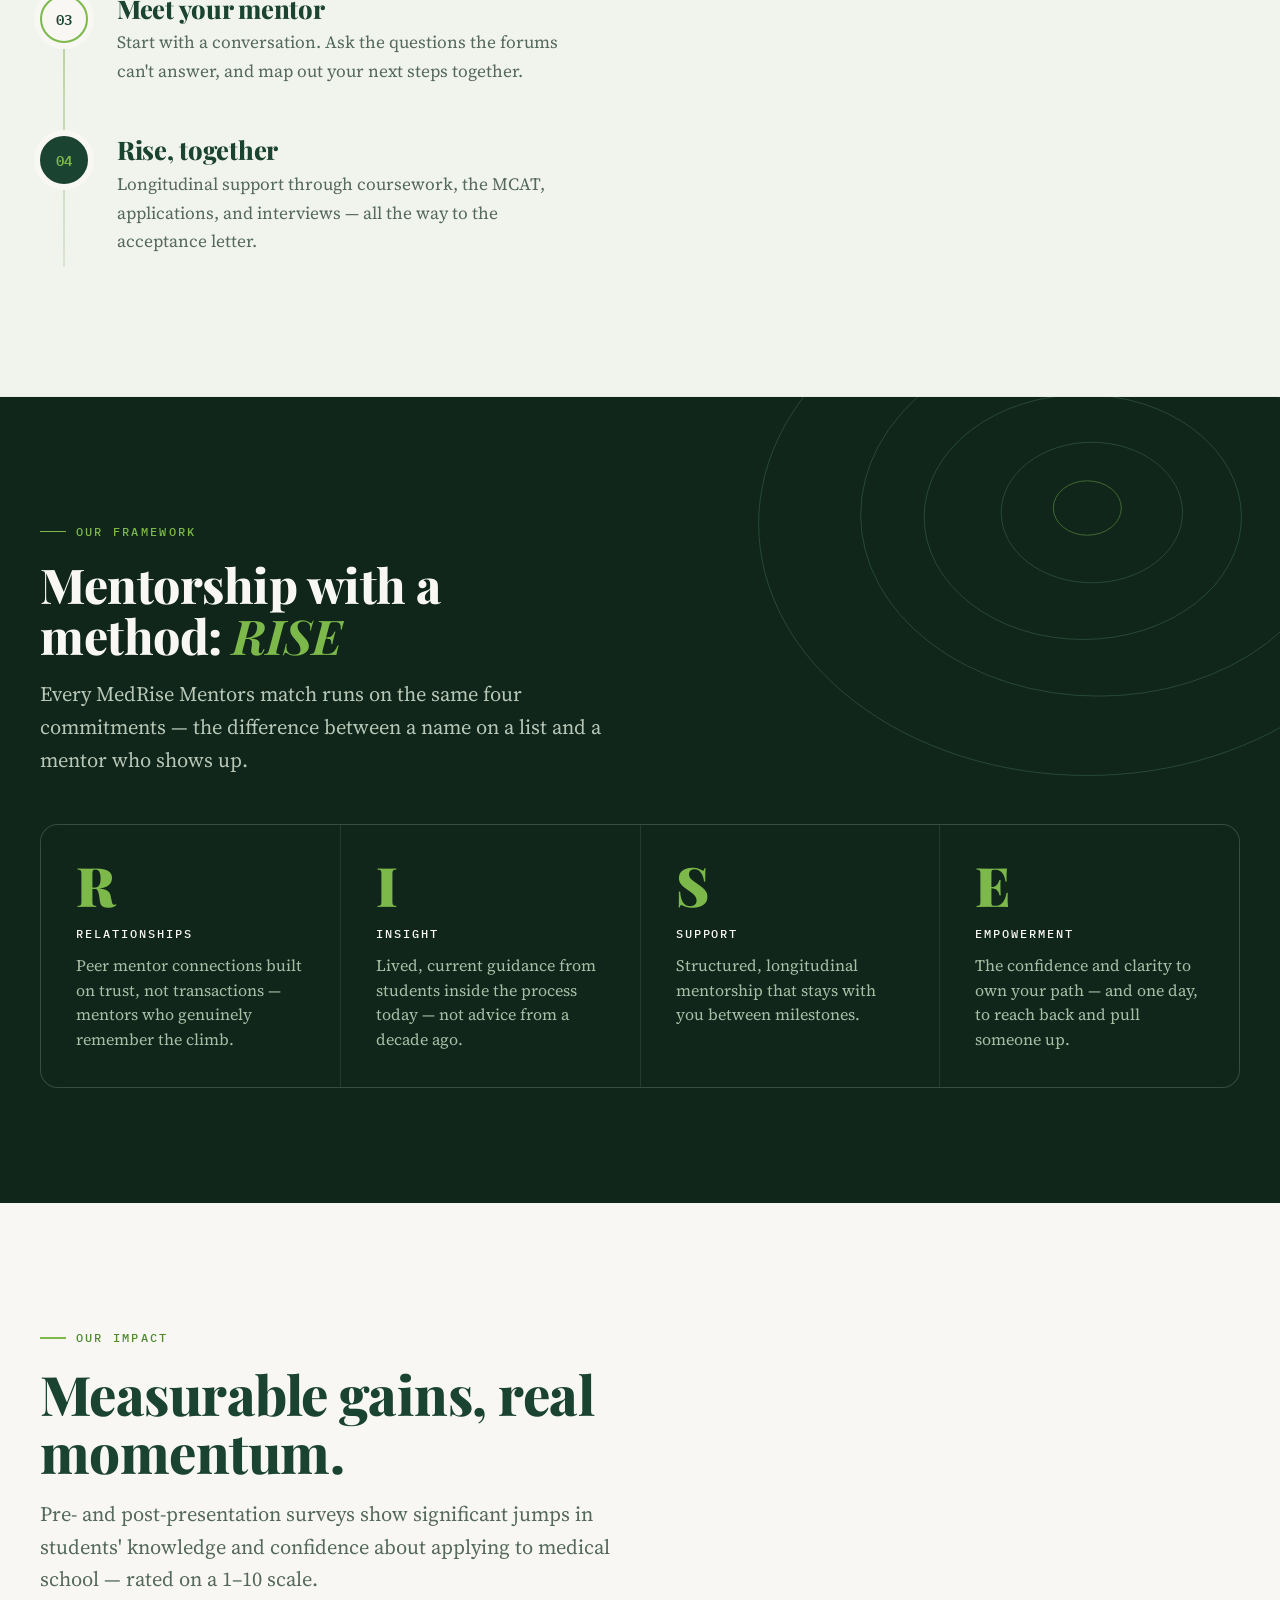
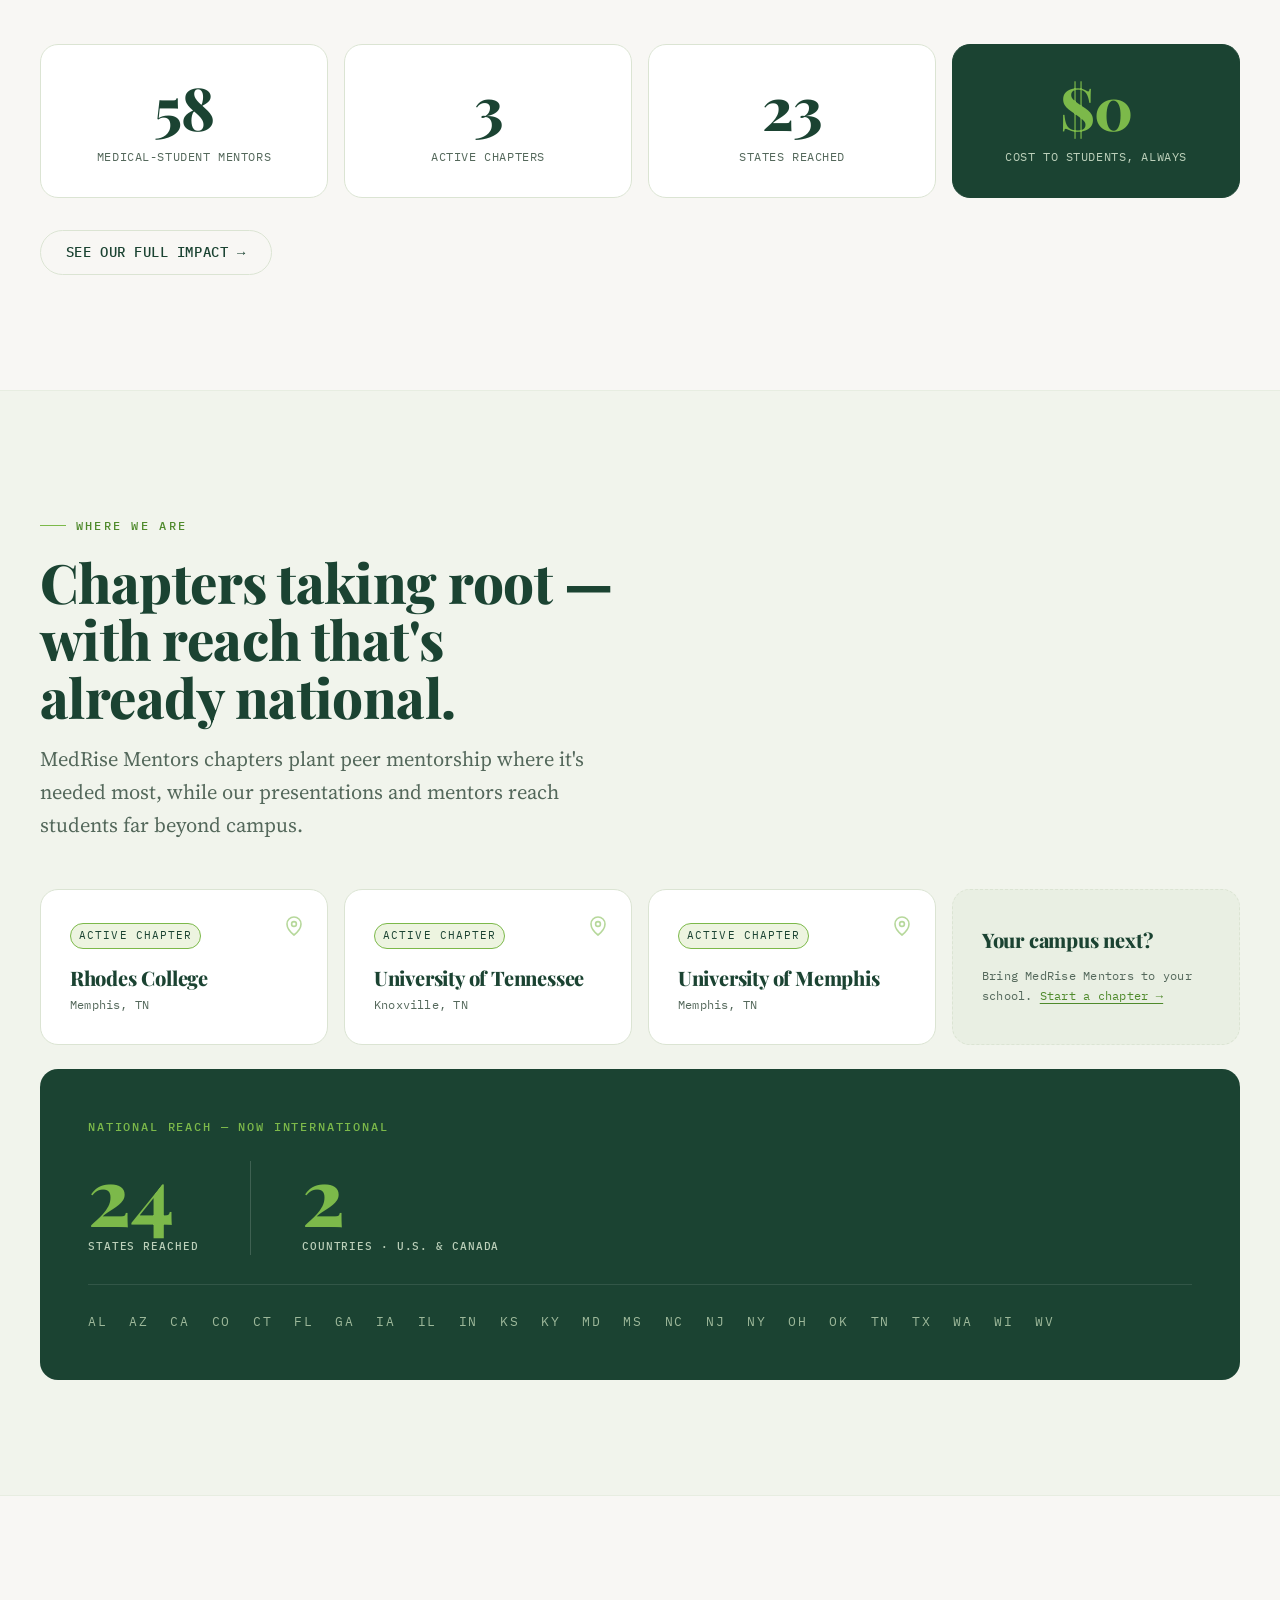
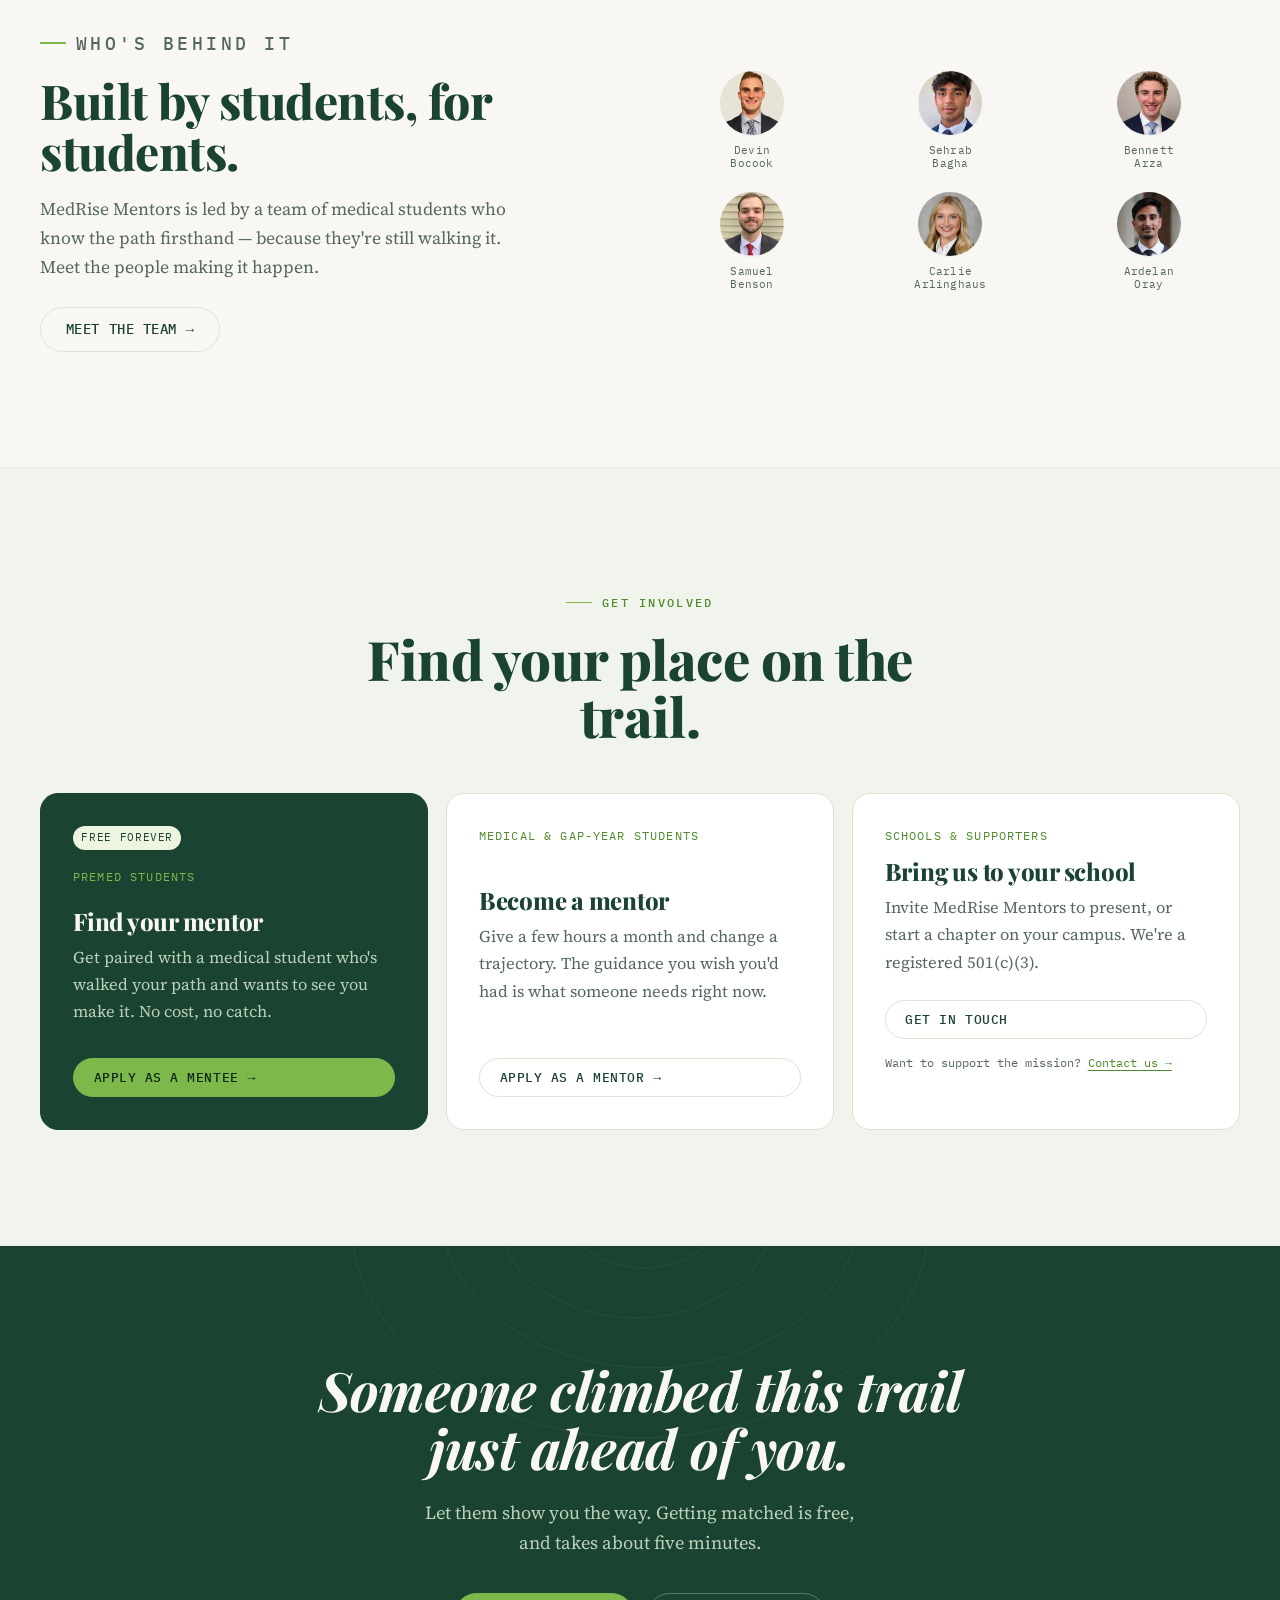
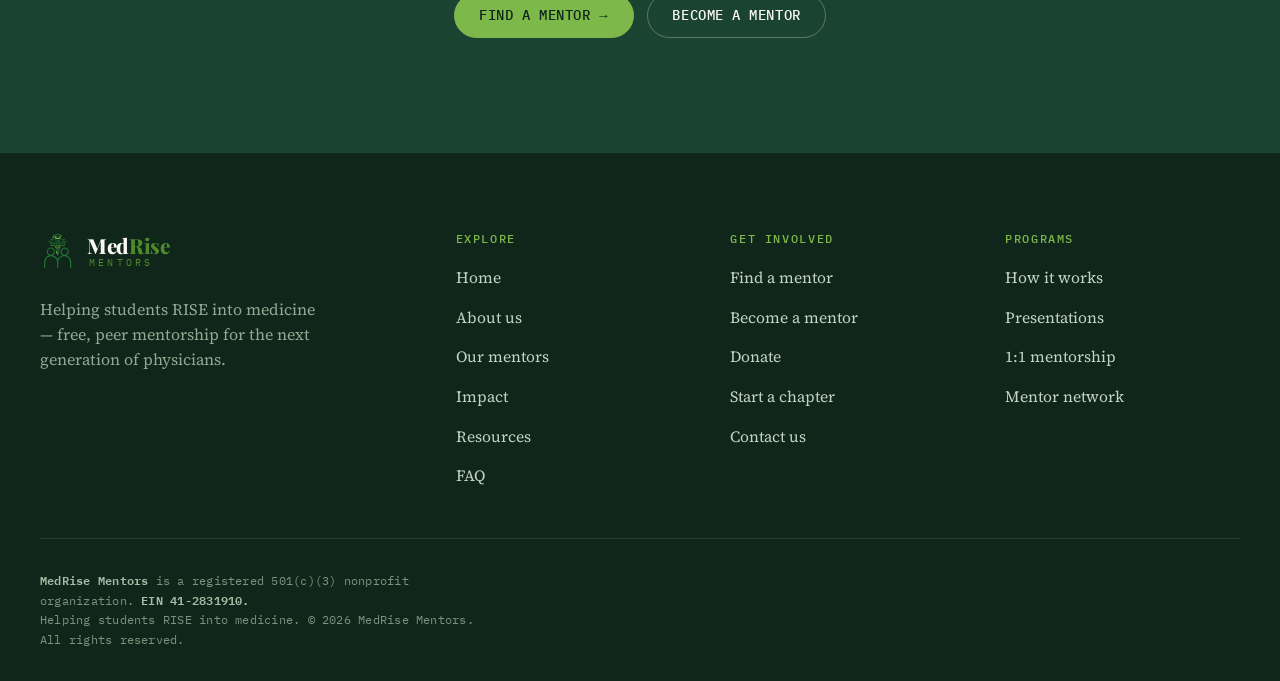
==== commit 9e1b30a8: "Remove Brandon Hatchett; update mentor count to 60; clarify org is led by medical students Co-Author" ====
--- a/index.html
+++ b/index.html
@@ -488,20 +488,20 @@
 </div>
 <header class="header"><div class="wrap"><nav class="nav" aria-label="Primary"><a class="brand" href="index.html" aria-label="MedRise Mentors home"><img class="mark" src="assets/logo-mark.svg" alt="" width="36" height="36" decoding="async"><span class="brand-text"><span class="name">Med<span class="nm-rise">Rise</span></span><span class="sub">Mentors</span></span></a><ul class="nav-links" id="navlinks"><li><a href="index.html" class="active" aria-current="page">Home</a></li><li><a href="about.html">About</a></li><li><a href="mentors.html">Our Mentors</a></li><li><a href="impact.html">Impact</a></li><li><a href="resources.html">Resources</a></li><li><a href="faq.html">FAQ</a></li><li><a class="btn btn-ghost" href="donate.html">Donate</a></li><li><a class="btn btn-primary" href="https://forms.gle/wayZXBWiD3tpWAMk7">Find a mentor</a></li><li><a class="btn btn-ghost" href="https://forms.gle/ACNCQ9VSMehtkLAf6">Become a mentor</a></li></ul><div class="nav-cta"><a class="btn btn-ghost" href="donate.html">Donate</a><a class="btn btn-primary" href="https://forms.gle/wayZXBWiD3tpWAMk7">Find a mentor <span class="arw">&rarr;</span></a><a class="btn btn-ghost" href="https://forms.gle/ACNCQ9VSMehtkLAf6">Become a mentor</a><button class="nav-toggle" id="navToggle" aria-label="Open menu" aria-expanded="false" aria-controls="navlinks"><span></span></button></div></nav></div></header>
 <main id="main">
-<section class="hero"><svg class="contours" viewBox="0 0 1440 720" preserveAspectRatio="xMaxYMid slice" aria-hidden="true"><g transform="translate(1080,300)"><ellipse class="peak" pathLength="1" cx="0" cy="0" rx="40" ry="30"/><ellipse pathLength="1" cx="6" cy="4" rx="95" ry="74"/><ellipse pathLength="1" cx="-4" cy="10" rx="165" ry="128"/><ellipse pathLength="1" cx="14" cy="6" rx="245" ry="188"/><ellipse pathLength="1" cx="-2" cy="18" rx="335" ry="256"/><ellipse pathLength="1" cx="22" cy="12" rx="435" ry="330"/><ellipse pathLength="1" cx="6" cy="26" rx="545" ry="410"/><ellipse pathLength="1" cx="30" cy="20" rx="665" ry="498"/></g></svg><div class="wrap"><div class="hero-inner"><p class="eyebrow">501(c)(3) nonprofit &middot; Peer mentorship</p><h1>The climb into medicine is steep.<br><span class="ital">No one should make it alone.</span></h1><p class="sub">MedRise Mentors pairs premed students with medical students who stood exactly where they are now — one step ahead on the same trail. Free presentations, individual mentorship, and clear guidance for the students who need it most.</p><div class="hero-actions"><a class="btn btn-primary btn-lg" href="https://forms.gle/wayZXBWiD3tpWAMk7">Find a mentor <span class="arw">&rarr;</span></a><a class="btn btn-ghost btn-lg" href="https://forms.gle/ACNCQ9VSMehtkLAf6">Become a mentor</a></div><div class="trust"><span><span class="dot"></span><b>61 medical-student mentors</b></span><span>Active on <b>3 chapters</b></span><span>Students reached across <b>24 states</b> &amp; <b>2 countries</b></span></div></div></div></section><section class="section overview" id="overview"><svg class="contours2" viewBox="0 0 600 600" aria-hidden="true"><g transform="translate(340,240)"><ellipse class="peak" cx="0" cy="0" rx="30" ry="24"/><ellipse cx="4" cy="4" rx="80" ry="62"/><ellipse cx="-4" cy="8" rx="140" ry="108"/><ellipse cx="10" cy="6" rx="210" ry="160"/><ellipse cx="0" cy="14" rx="290" ry="222"/></g></svg><div class="wrap"><div class="section-head reveal"><p class="eyebrow">Watch our story</p><h2>Meet MedRise Mentors.</h2><p class="lede" style="margin-top:1.1rem">A closer look at who we are, why we exist, and how peer mentorship helps students rise into medicine.</p></div><div class="overview-frame reveal" data-d="1"><video controls preload="none" playsinline poster="assets/video/overview-poster.svg" aria-label="MedRise Mentors overview video"><source src="assets/video/medrise-overview.mp4" type="video/mp4">Your browser doesn't support embedded video. <a href="assets/video/medrise-overview.mp4" style="color:var(--lime)">Download the overview video</a> instead.</video><button class="video-play" type="button" aria-label="Play the MedRise Mentors overview video"></button></div></div></section><section class="section tint" id="mission"><div class="wrap"><div class="mission-grid"><div class="mission-body reveal"><p class="eyebrow">Why we exist</p><h2 class="h-lg">Talent is everywhere. The map to medicine isn't.</h2><p style="margin-top:1.4rem">The path into medicine rewards insider knowledge — which experiences count, how to read an application cycle, what a competitive story looks like. <strong>Students without connections in medicine too often navigate it blind,</strong> piecing together conflicting advice from forums like Reddit and Student Doctor Network.</p><p>MedRise Mentors removes those barriers with the people best positioned to help: medical students who walked the same road a few years earlier, and remember exactly how it felt.</p><p class="pullnote">No student should have to figure this journey out alone.</p></div><div class="reveal" data-d="2"><div class="mini-stats"><div class="cell"><div class="num">1:1</div><div class="lbl">Mentee to medical-student mentor</div></div><div class="cell"><div class="num">$0</div><div class="lbl">Cost to every student, always</div></div><div class="cell"><div class="num">Every<br>stage</div><div class="lbl">High school through undergrad applicants</div></div><div class="cell"><div class="num">A&nbsp;colleague</div><div class="lbl">Someone who works with you, not for you</div></div></div></div></div></div></section><section class="section" id="do"><div class="wrap"><div class="section-head reveal"><p class="eyebrow">What we do</p><h2 class="h-lg">Two ways we help students rise.</h2><p class="lede" style="margin-top:1.1rem">MedRise Mentors delivers engaging presentations to schools and pairs students one-on-one with medical-student mentors — backed by free resources for every step.</p></div><div class="do-grid"><div class="feat reveal" data-d="0"><div class="ico"><svg viewBox="0 0 24 24"><path d="M3 5h13v10H8l-4 3v-3H3zM19 8h2v8l-3 2v-2h-1"/></svg></div><h3>Engaging presentations</h3><p>We visit high schools and universities to demystify the premed path — personal statements, extracurriculars, interviews, and what a competitive application really takes.</p></div>
+<section class="hero"><svg class="contours" viewBox="0 0 1440 720" preserveAspectRatio="xMaxYMid slice" aria-hidden="true"><g transform="translate(1080,300)"><ellipse class="peak" pathLength="1" cx="0" cy="0" rx="40" ry="30"/><ellipse pathLength="1" cx="6" cy="4" rx="95" ry="74"/><ellipse pathLength="1" cx="-4" cy="10" rx="165" ry="128"/><ellipse pathLength="1" cx="14" cy="6" rx="245" ry="188"/><ellipse pathLength="1" cx="-2" cy="18" rx="335" ry="256"/><ellipse pathLength="1" cx="22" cy="12" rx="435" ry="330"/><ellipse pathLength="1" cx="6" cy="26" rx="545" ry="410"/><ellipse pathLength="1" cx="30" cy="20" rx="665" ry="498"/></g></svg><div class="wrap"><div class="hero-inner"><p class="eyebrow">501(c)(3) nonprofit &middot; Peer mentorship</p><h1>The climb into medicine is steep.<br><span class="ital">No one should make it alone.</span></h1><p class="sub">MedRise Mentors pairs premed students with medical students who stood exactly where they are now — one step ahead on the same trail. Free presentations, individual mentorship, and clear guidance for the students who need it most.</p><div class="hero-actions"><a class="btn btn-primary btn-lg" href="https://forms.gle/wayZXBWiD3tpWAMk7">Find a mentor <span class="arw">&rarr;</span></a><a class="btn btn-ghost btn-lg" href="https://forms.gle/ACNCQ9VSMehtkLAf6">Become a mentor</a></div><div class="trust"><span><span class="dot"></span><b>60 medical-student mentors</b></span><span>Active on <b>3 chapters</b></span><span>Students reached across <b>24 states</b> &amp; <b>2 countries</b></span></div></div></div></section><section class="section overview" id="overview"><svg class="contours2" viewBox="0 0 600 600" aria-hidden="true"><g transform="translate(340,240)"><ellipse class="peak" cx="0" cy="0" rx="30" ry="24"/><ellipse cx="4" cy="4" rx="80" ry="62"/><ellipse cx="-4" cy="8" rx="140" ry="108"/><ellipse cx="10" cy="6" rx="210" ry="160"/><ellipse cx="0" cy="14" rx="290" ry="222"/></g></svg><div class="wrap"><div class="section-head reveal"><p class="eyebrow">Watch our story</p><h2>Meet MedRise Mentors.</h2><p class="lede" style="margin-top:1.1rem">A closer look at who we are, why we exist, and how peer mentorship helps students rise into medicine.</p></div><div class="overview-frame reveal" data-d="1"><video controls preload="none" playsinline poster="assets/video/overview-poster.svg" aria-label="MedRise Mentors overview video"><source src="assets/video/medrise-overview.mp4" type="video/mp4">Your browser doesn't support embedded video. <a href="assets/video/medrise-overview.mp4" style="color:var(--lime)">Download the overview video</a> instead.</video><button class="video-play" type="button" aria-label="Play the MedRise Mentors overview video"></button></div></div></section><section class="section tint" id="mission"><div class="wrap"><div class="mission-grid"><div class="mission-body reveal"><p class="eyebrow">Why we exist</p><h2 class="h-lg">Talent is everywhere. The map to medicine isn't.</h2><p style="margin-top:1.4rem">The path into medicine rewards insider knowledge — which experiences count, how to read an application cycle, what a competitive story looks like. <strong>Students without connections in medicine too often navigate it blind,</strong> piecing together conflicting advice from forums like Reddit and Student Doctor Network.</p><p>MedRise Mentors removes those barriers with the people best positioned to help: medical students who walked the same road a few years earlier, and remember exactly how it felt.</p><p class="pullnote">No student should have to figure this journey out alone.</p></div><div class="reveal" data-d="2"><div class="mini-stats"><div class="cell"><div class="num">1:1</div><div class="lbl">Mentee to medical-student mentor</div></div><div class="cell"><div class="num">$0</div><div class="lbl">Cost to every student, always</div></div><div class="cell"><div class="num">Every<br>stage</div><div class="lbl">High school through undergrad applicants</div></div><div class="cell"><div class="num">A&nbsp;colleague</div><div class="lbl">Someone who works with you, not for you</div></div></div></div></div></div></section><section class="section" id="do"><div class="wrap"><div class="section-head reveal"><p class="eyebrow">What we do</p><h2 class="h-lg">Two ways we help students rise.</h2><p class="lede" style="margin-top:1.1rem">MedRise Mentors delivers engaging presentations to schools and pairs students one-on-one with medical-student mentors — backed by free resources for every step.</p></div><div class="do-grid"><div class="feat reveal" data-d="0"><div class="ico"><svg viewBox="0 0 24 24"><path d="M3 5h13v10H8l-4 3v-3H3zM19 8h2v8l-3 2v-2h-1"/></svg></div><h3>Engaging presentations</h3><p>We visit high schools and universities to demystify the premed path — personal statements, extracurriculars, interviews, and what a competitive application really takes.</p></div>
 <div class="feat reveal" data-d="1"><div class="ico"><svg viewBox="0 0 24 24"><circle cx="7" cy="7" r="3"/><circle cx="17" cy="17" r="3"/><path d="M10 7h4a3 3 0 0 1 3 3v4M7 10v4a3 3 0 0 0 3 3h4"/></svg></div><h3>1:1 longitudinal mentorship</h3><p>Every mentee is paired with a medical-student mentor for ongoing, personal guidance through the whole journey — not a one-time chat.</p></div>
 <div class="feat reveal" data-d="2"><div class="ico"><svg viewBox="0 0 24 24"><path d="M4 5a2 2 0 0 1 2-2h5v16H6a2 2 0 0 0-2 2zM20 5a2 2 0 0 0-2-2h-5v16h5a2 2 0 0 1 2 2z"/></svg></div><h3>Application guidance</h3><p>From building your extracurricular profile to interview prep and a compelling personal statement — practical help where it counts most.</p></div>
 <div class="feat reveal" data-d="3"><div class="ico"><svg viewBox="0 0 24 24"><path d="M12 2l9 5-9 5-9-5zM3 12l9 5 9-5M3 17l9 5 9-5"/></svg></div><h3>Free resources</h3><p>A growing library of vetted guides for premeds and medical students — open to everyone, at no cost.</p></div>
-<div class="feat reveal" data-d="4"><div class="ico"><svg viewBox="0 0 24 24"><circle cx="12" cy="12" r="9"/><path d="M3 12h18M12 3c3 3 3 15 0 18M12 3c-3 3-3 15 0 18"/></svg></div><h3>A national mentor network</h3><p>61 medical-student mentors from institutions across the country, so students from all backgrounds find guidance that fits their journey.</p></div>
+<div class="feat reveal" data-d="4"><div class="ico"><svg viewBox="0 0 24 24"><circle cx="12" cy="12" r="9"/><path d="M3 12h18M12 3c3 3 3 15 0 18M12 3c-3 3-3 15 0 18"/></svg></div><h3>A national mentor network</h3><p>60 medical-student mentors from institutions across the country, so students from all backgrounds find guidance that fits their journey.</p></div>
 <div class="feat reveal" data-d="4"><div class="ico"><svg viewBox="0 0 24 24"><rect x="4" y="4" width="16" height="16" rx="3"/><path d="M9 12l2 2 4-4"/></svg></div><h3>Mentor-matching platform <span class="soon">Coming soon</span></h3><p>We're building a platform to make matching, shared goals, and roadmaps even easier — launching soon.</p></div></div></div></section><section class="section tint" id="how"><div class="wrap"><div class="section-head reveal"><p class="eyebrow">How mentorship works</p><h2 class="h-lg">From first question to white coat.</h2><p class="lede" style="margin-top:1.1rem">Four steps to a mentor who's been there — and stays with you through the whole journey.</p></div><div class="steps"><div class="step reveal"><div class="node">01</div><div><h3>Apply in minutes</h3><p>Tell us where you are — first-year undecided, gap-year applicant, or anywhere between. A short form is all it takes to start.</p></div></div>
 <div class="step reveal"><div class="node">02</div><div><h3>Get matched with intention</h3><p>We pair you with a medical-student mentor by goals, background, and interests — someone who was recently in your seat.</p></div></div>
 <div class="step reveal"><div class="node">03</div><div><h3>Meet your mentor</h3><p>Start with a conversation. Ask the questions the forums can't answer, and map out your next steps together.</p></div></div>
 <div class="step reveal"><div class="node">04</div><div><h3>Rise, together</h3><p>Longitudinal support through coursework, the MCAT, applications, and interviews — all the way to the acceptance letter.</p></div></div></div></div></section><section class="section rise" id="framework"><svg class="contours2" viewBox="0 0 600 600" aria-hidden="true"><g transform="translate(340,240)"><ellipse class="peak" cx="0" cy="0" rx="30" ry="24"/><ellipse cx="4" cy="4" rx="80" ry="62"/><ellipse cx="-4" cy="8" rx="140" ry="108"/><ellipse cx="10" cy="6" rx="210" ry="160"/><ellipse cx="0" cy="14" rx="290" ry="222"/></g></svg><div class="wrap"><div class="section-head reveal"><p class="eyebrow">Our framework</p><h2>Mentorship with a method: <em style="font-style:italic;color:var(--lime)">RISE</em></h2><p class="lede" style="margin-top:1.1rem">Every MedRise Mentors match runs on the same four commitments — the difference between a name on a list and a mentor who shows up.</p></div><div class="rise-grid"><div class="pillar reveal" data-d="0"><div class="letter">R</div><div class="pname">Relationships</div><p>Peer mentor connections built on trust, not transactions — mentors who genuinely remember the climb.</p></div>
 <div class="pillar reveal" data-d="1"><div class="letter">I</div><div class="pname">Insight</div><p>Lived, current guidance from students inside the process today — not advice from a decade ago.</p></div>
 <div class="pillar reveal" data-d="2"><div class="letter">S</div><div class="pname">Support</div><p>Structured, longitudinal mentorship that stays with you between milestones.</p></div>
-<div class="pillar reveal" data-d="3"><div class="letter">E</div><div class="pname">Empowerment</div><p>The confidence and clarity to own your path — and one day, to reach back and pull someone up.</p></div></div></div></section><section class="section" id="impact-teaser"><div class="wrap"><div class="section-head reveal"><p class="eyebrow">Our impact</p><h2 class="h-lg">Measurable gains, real momentum.</h2><p class="lede" style="margin-top:1.1rem">Pre- and post-presentation surveys show significant jumps in students' knowledge and confidence about applying to medical school — rated on a 1–10 scale.</p></div><div class="stats-grid"><div class="stat reveal"><div class="big" data-count="61">0</div><div class="lbl">Medical-student mentors</div></div><div class="stat reveal" data-d="1"><div class="big" data-count="3">0</div><div class="lbl">Active chapters</div></div><div class="stat reveal" data-d="2"><div class="big" data-count="24">0</div><div class="lbl">States reached</div></div><div class="stat goal reveal" data-d="3"><div class="big">$0</div><div class="lbl">Cost to students, always</div></div></div><div class="reveal" style="margin-top:2rem"><a class="btn btn-ghost btn-lg" href="impact.html">See our full impact <span class="arw">&rarr;</span></a></div></div></section><section class="section tint" id="chapters"><div class="wrap"><div class="section-head reveal"><p class="eyebrow">Where we are</p><h2 class="h-lg">Chapters taking root — with reach that's already national.</h2><p class="lede" style="margin-top:1.1rem">MedRise Mentors chapters plant peer mentorship where it's needed most, while our presentations and mentors reach students far beyond campus.</p></div><div class="chap-grid"><div class="chap reveal" data-d="0"><span class="pin"><svg viewBox="0 0 24 24"><path d="M12 21s7-5.5 7-11a7 7 0 1 0-14 0c0 5.5 7 11 7 11z"/><circle cx="12" cy="10" r="2.4"/></svg></span><span class="term">Active chapter</span><h3>Rhodes College</h3><p class="loc">Memphis, TN</p></div>
+<div class="pillar reveal" data-d="3"><div class="letter">E</div><div class="pname">Empowerment</div><p>The confidence and clarity to own your path — and one day, to reach back and pull someone up.</p></div></div></div></section><section class="section" id="impact-teaser"><div class="wrap"><div class="section-head reveal"><p class="eyebrow">Our impact</p><h2 class="h-lg">Measurable gains, real momentum.</h2><p class="lede" style="margin-top:1.1rem">Pre- and post-presentation surveys show significant jumps in students' knowledge and confidence about applying to medical school — rated on a 1–10 scale.</p></div><div class="stats-grid"><div class="stat reveal"><div class="big" data-count="60">0</div><div class="lbl">Medical-student mentors</div></div><div class="stat reveal" data-d="1"><div class="big" data-count="3">0</div><div class="lbl">Active chapters</div></div><div class="stat reveal" data-d="2"><div class="big" data-count="24">0</div><div class="lbl">States reached</div></div><div class="stat goal reveal" data-d="3"><div class="big">$0</div><div class="lbl">Cost to students, always</div></div></div><div class="reveal" style="margin-top:2rem"><a class="btn btn-ghost btn-lg" href="impact.html">See our full impact <span class="arw">&rarr;</span></a></div></div></section><section class="section tint" id="chapters"><div class="wrap"><div class="section-head reveal"><p class="eyebrow">Where we are</p><h2 class="h-lg">Chapters taking root — with reach that's already national.</h2><p class="lede" style="margin-top:1.1rem">MedRise Mentors chapters plant peer mentorship where it's needed most, while our presentations and mentors reach students far beyond campus.</p></div><div class="chap-grid"><div class="chap reveal" data-d="0"><span class="pin"><svg viewBox="0 0 24 24"><path d="M12 21s7-5.5 7-11a7 7 0 1 0-14 0c0 5.5 7 11 7 11z"/><circle cx="12" cy="10" r="2.4"/></svg></span><span class="term">Active chapter</span><h3>Rhodes College</h3><p class="loc">Memphis, TN</p></div>
 <div class="chap reveal" data-d="1"><span class="pin"><svg viewBox="0 0 24 24"><path d="M12 21s7-5.5 7-11a7 7 0 1 0-14 0c0 5.5 7 11 7 11z"/><circle cx="12" cy="10" r="2.4"/></svg></span><span class="term">Active chapter</span><h3>University of Tennessee</h3><p class="loc">Knoxville, TN</p></div>
-<div class="chap reveal" data-d="2"><span class="pin"><svg viewBox="0 0 24 24"><path d="M12 21s7-5.5 7-11a7 7 0 1 0-14 0c0 5.5 7 11 7 11z"/><circle cx="12" cy="10" r="2.4"/></svg></span><span class="term">Active chapter</span><h3>University of Memphis</h3><p class="loc">Memphis, TN</p></div><div class="chap next reveal" data-d="3"><h3>Your campus next?</h3><p class="loc" style="margin-top:.6rem">Bring MedRise Mentors to your school. <a href="mailto:medrmentors@gmail.com" style="color:var(--lime-deep);text-decoration:underline;text-underline-offset:3px">Start a chapter &rarr;</a></p></div></div><div class="states-band reveal"><div class="reach-head"><p class="reach-kicker">National reach &mdash; now international</p><div class="reach-stats"><div class="reach-stat"><b>24</b><span>States reached</span></div><span class="reach-sep" aria-hidden="true"></span><div class="reach-stat"><b>2</b><span>Countries &middot; U.S. &amp; Canada</span></div></div></div><div class="reach-states"><span>AL</span><span>AZ</span><span>CA</span><span>CO</span><span>CT</span><span>FL</span><span>GA</span><span>IA</span><span>IL</span><span>IN</span><span>KS</span><span>KY</span><span>MD</span><span>MS</span><span>NC</span><span>NJ</span><span>NY</span><span>OH</span><span>OK</span><span>TN</span><span>TX</span><span>WA</span><span>WI</span><span>WV</span></div></div></div></section><section class="section" id="team-teaser"><div class="wrap"><div class="teaser"><div class="reveal"><p class="eyebrow">Who's behind it</p><h2>Built by students, for students.</h2><p>MedRise Mentors is led by a team of medical and premedical students who know the path firsthand — because they're still walking it. Meet the people making it happen.</p><div style="margin-top:1.6rem"><a class="btn btn-ghost btn-lg" href="about.html">Meet the team <span class="arw">&rarr;</span></a></div></div><div class="reveal" data-d="2"><div class="avatar-row"><div class="mini-person"><img class="mini-av" src="assets/team/devin-bocook.png" alt="Devin Bocook" data-initials="DB" data-bg="#1b4332"><div class="mn">Devin<br>Bocook</div></div>
+<div class="chap reveal" data-d="2"><span class="pin"><svg viewBox="0 0 24 24"><path d="M12 21s7-5.5 7-11a7 7 0 1 0-14 0c0 5.5 7 11 7 11z"/><circle cx="12" cy="10" r="2.4"/></svg></span><span class="term">Active chapter</span><h3>University of Memphis</h3><p class="loc">Memphis, TN</p></div><div class="chap next reveal" data-d="3"><h3>Your campus next?</h3><p class="loc" style="margin-top:.6rem">Bring MedRise Mentors to your school. <a href="mailto:medrmentors@gmail.com" style="color:var(--lime-deep);text-decoration:underline;text-underline-offset:3px">Start a chapter &rarr;</a></p></div></div><div class="states-band reveal"><div class="reach-head"><p class="reach-kicker">National reach &mdash; now international</p><div class="reach-stats"><div class="reach-stat"><b>24</b><span>States reached</span></div><span class="reach-sep" aria-hidden="true"></span><div class="reach-stat"><b>2</b><span>Countries &middot; U.S. &amp; Canada</span></div></div></div><div class="reach-states"><span>AL</span><span>AZ</span><span>CA</span><span>CO</span><span>CT</span><span>FL</span><span>GA</span><span>IA</span><span>IL</span><span>IN</span><span>KS</span><span>KY</span><span>MD</span><span>MS</span><span>NC</span><span>NJ</span><span>NY</span><span>OH</span><span>OK</span><span>TN</span><span>TX</span><span>WA</span><span>WI</span><span>WV</span></div></div></div></section><section class="section" id="team-teaser"><div class="wrap"><div class="teaser"><div class="reveal"><p class="eyebrow">Who's behind it</p><h2>Built by students, for students.</h2><p>MedRise Mentors is led by a team of medical students who know the path firsthand — because they're still walking it. Meet the people making it happen.</p><div style="margin-top:1.6rem"><a class="btn btn-ghost btn-lg" href="about.html">Meet the team <span class="arw">&rarr;</span></a></div></div><div class="reveal" data-d="2"><div class="avatar-row"><div class="mini-person"><img class="mini-av" src="assets/team/devin-bocook.png" alt="Devin Bocook" data-initials="DB" data-bg="#1b4332"><div class="mn">Devin<br>Bocook</div></div>
 <div class="mini-person"><img class="mini-av" src="assets/team/sehrab-bagha.png" alt="Sehrab Bagha" data-initials="SB" data-bg="#3a7350"><div class="mn">Sehrab<br>Bagha</div></div>
 <div class="mini-person"><img class="mini-av" src="assets/team/bennett-arza.png" alt="Bennett Arza" data-initials="BA" data-bg="#4f8a2c"><div class="mn">Bennett<br>Arza</div></div>
 <div class="mini-person"><img class="mini-av" src="assets/team/samuel-benson.png" alt="Samuel Benson" data-initials="SB" data-bg="#245239"><div class="mn">Samuel<br>Benson</div></div>
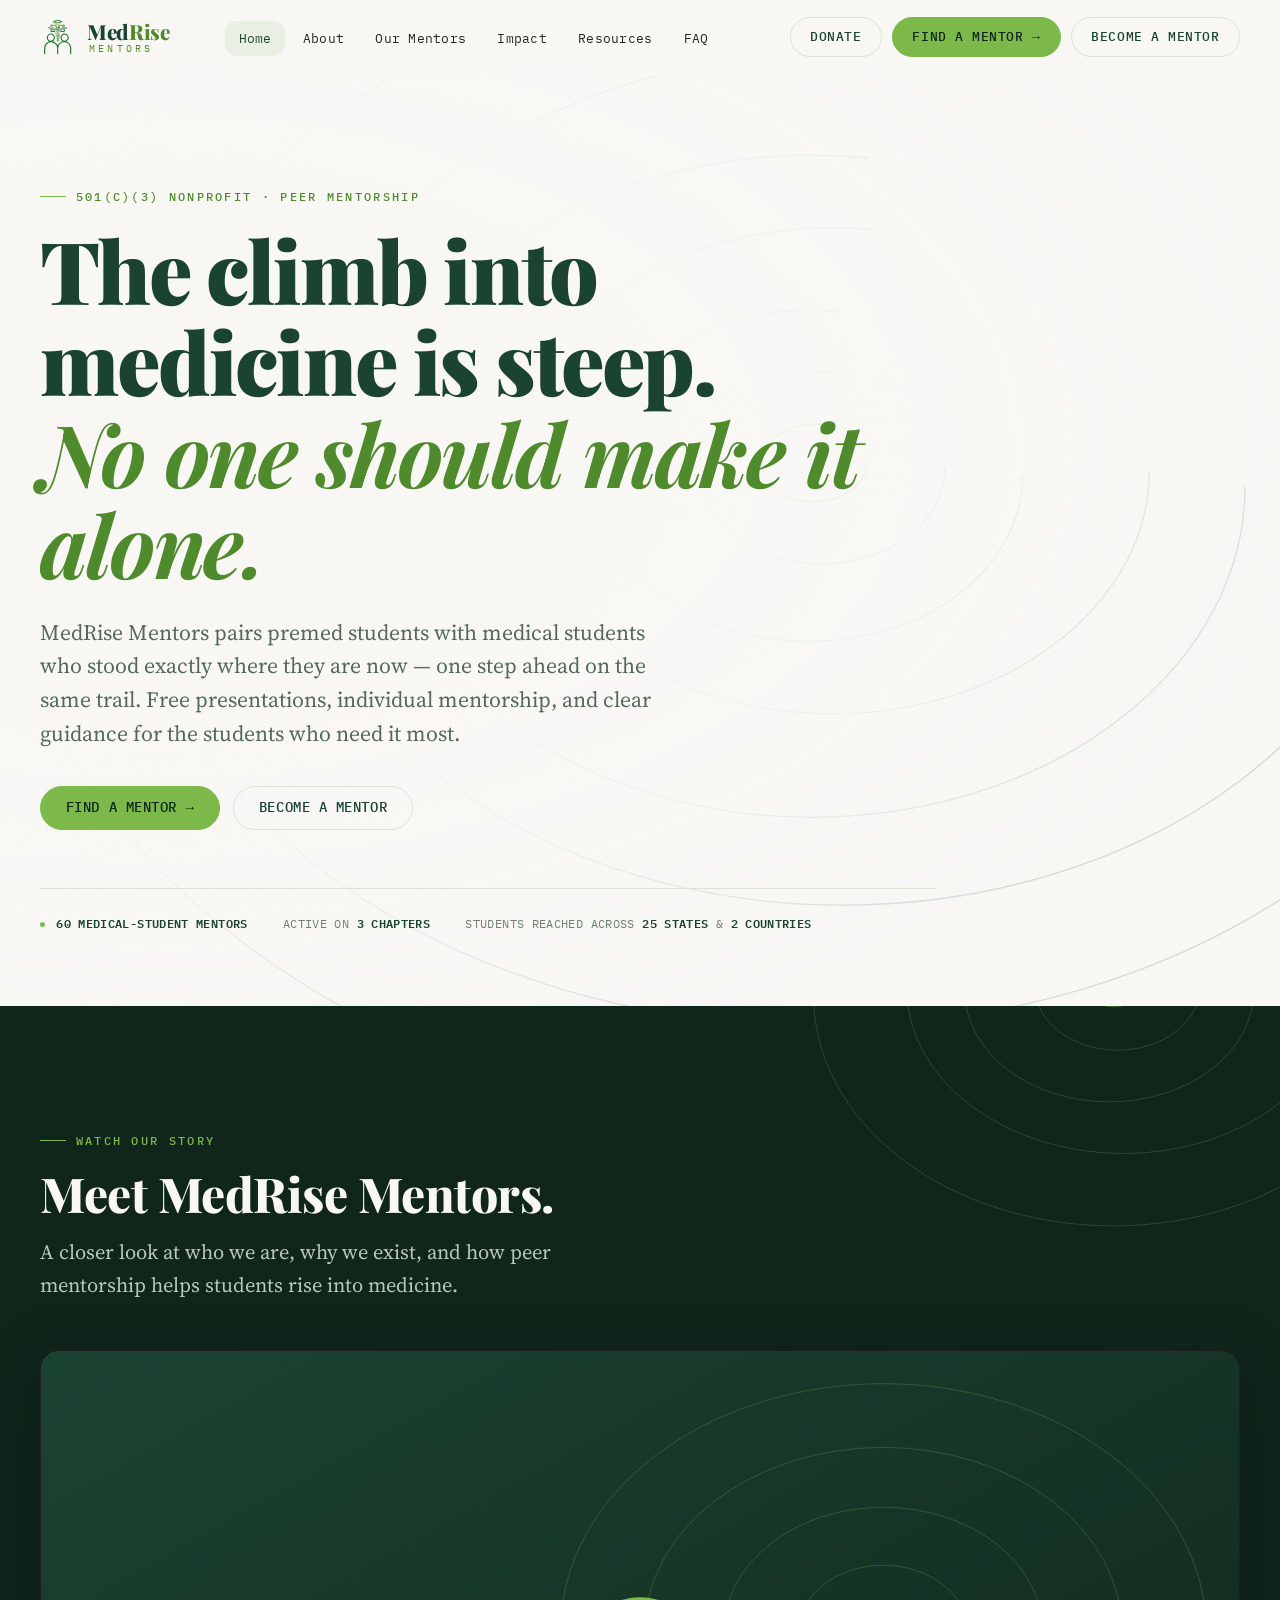
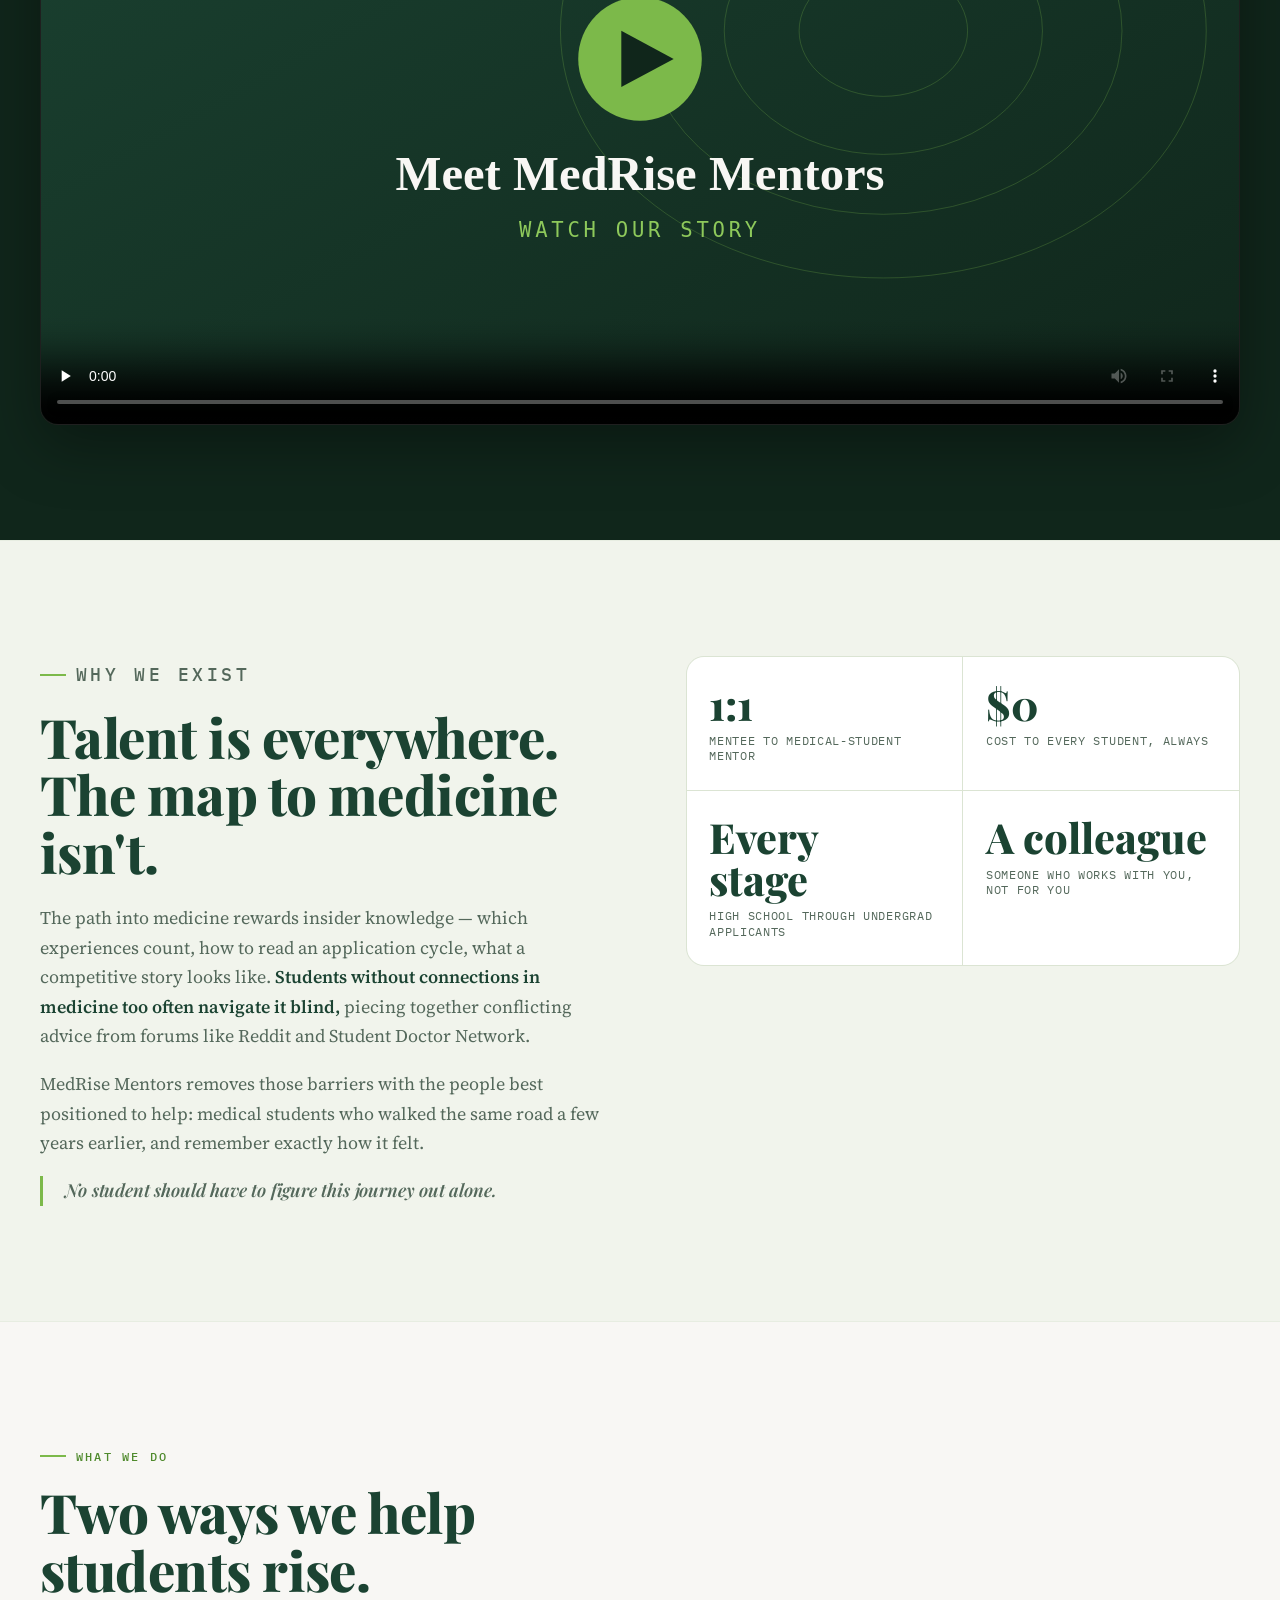
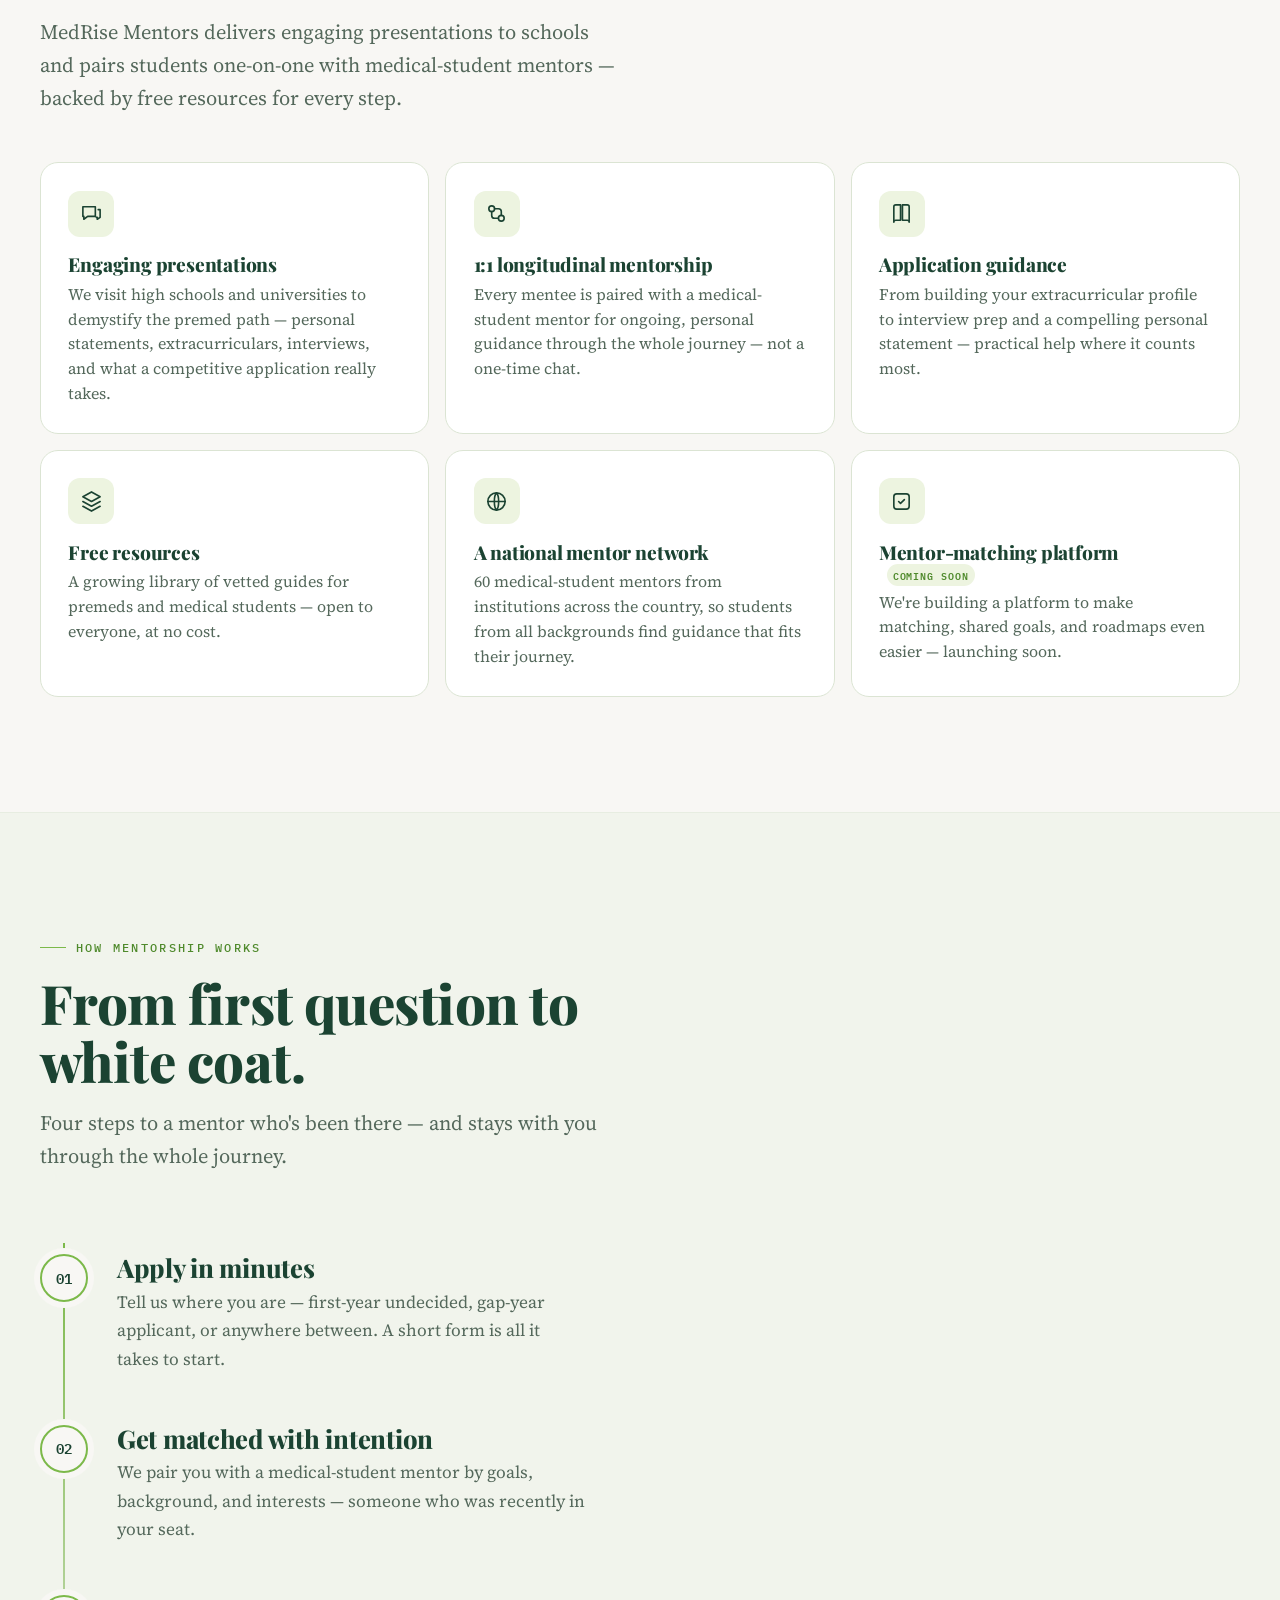
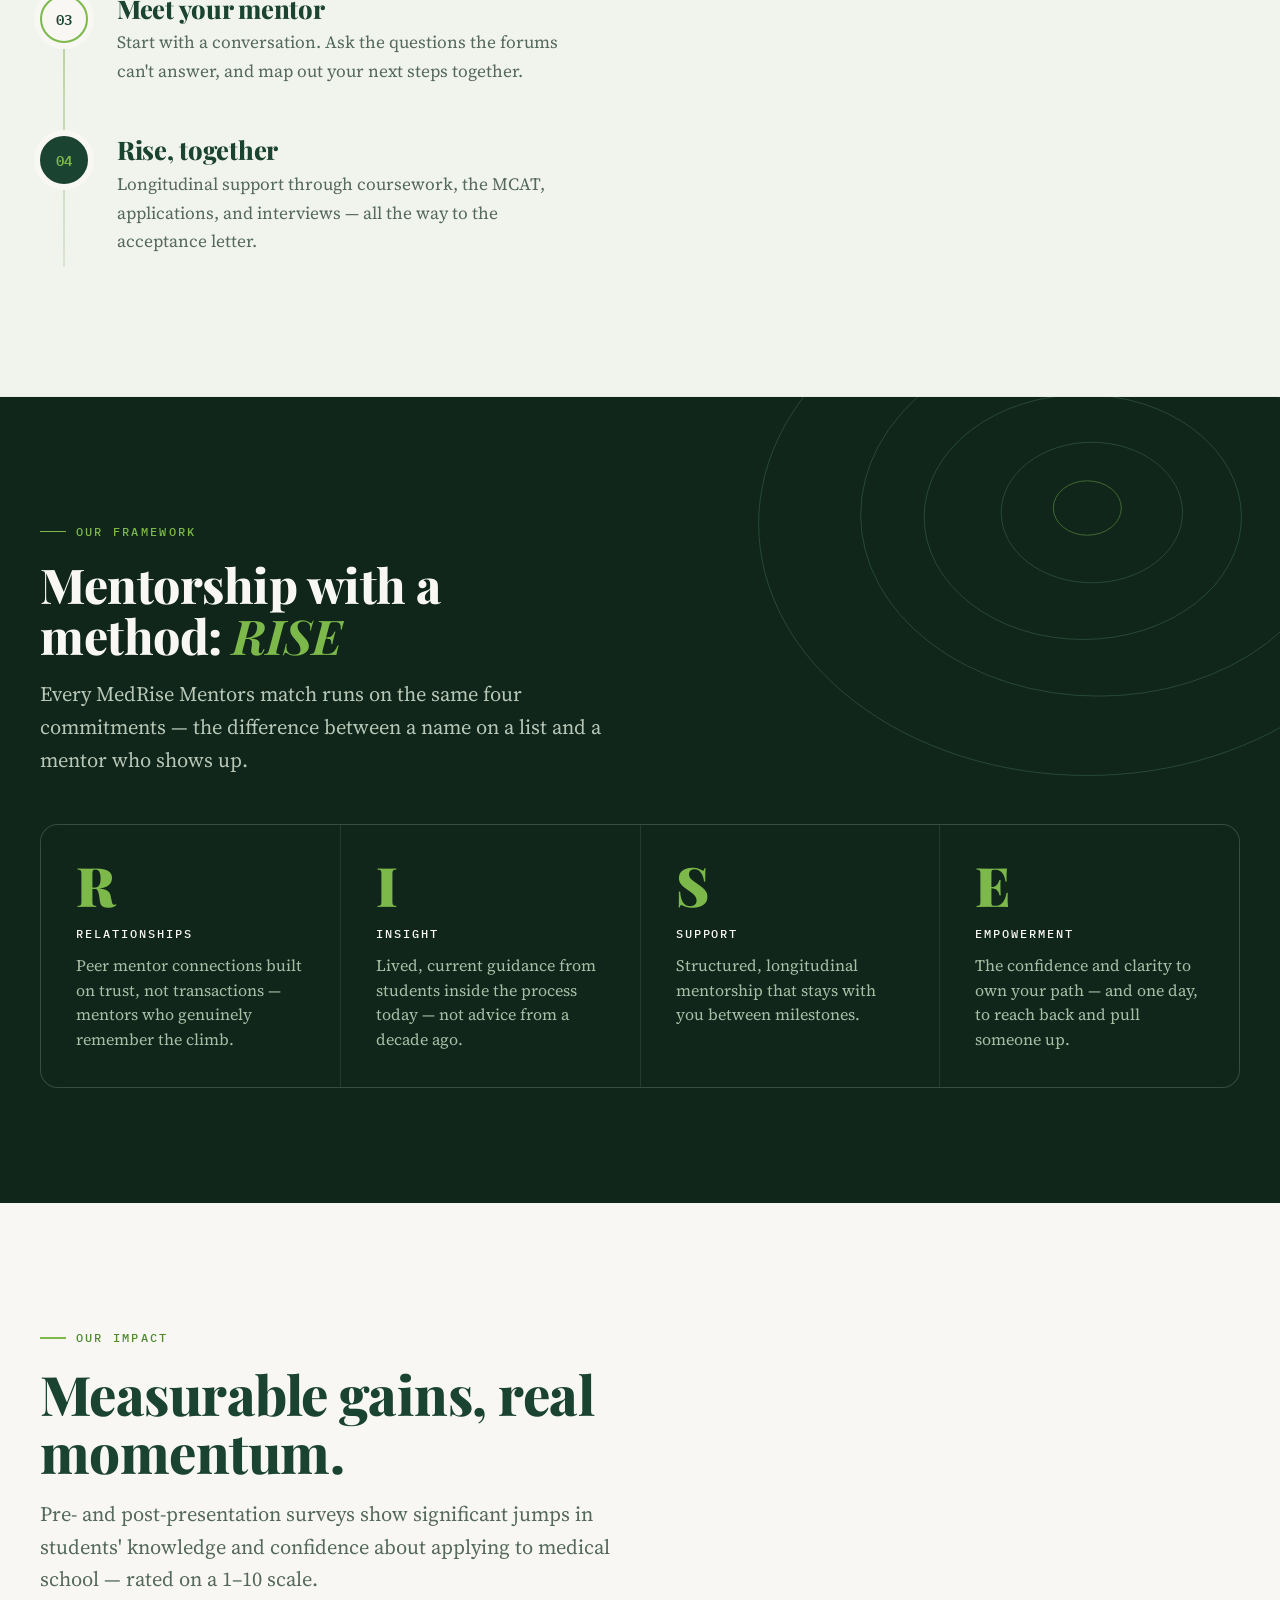
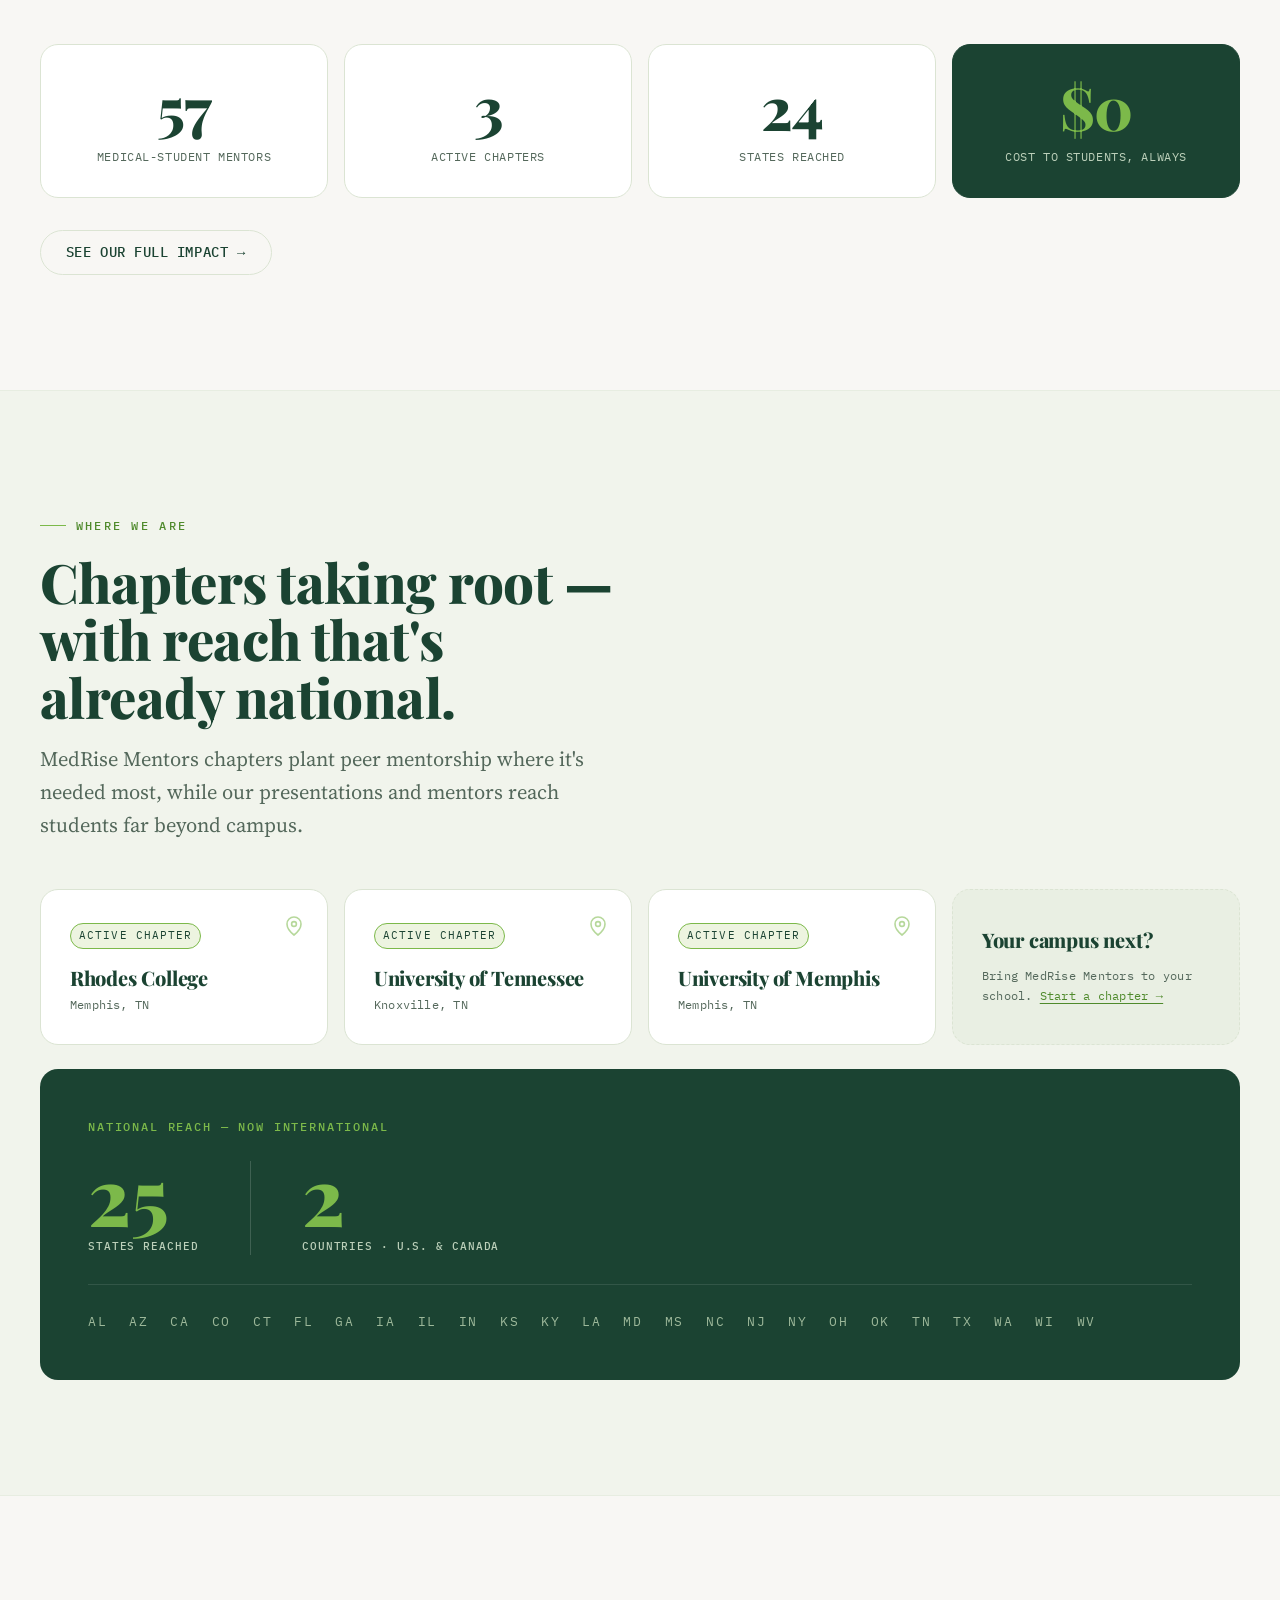
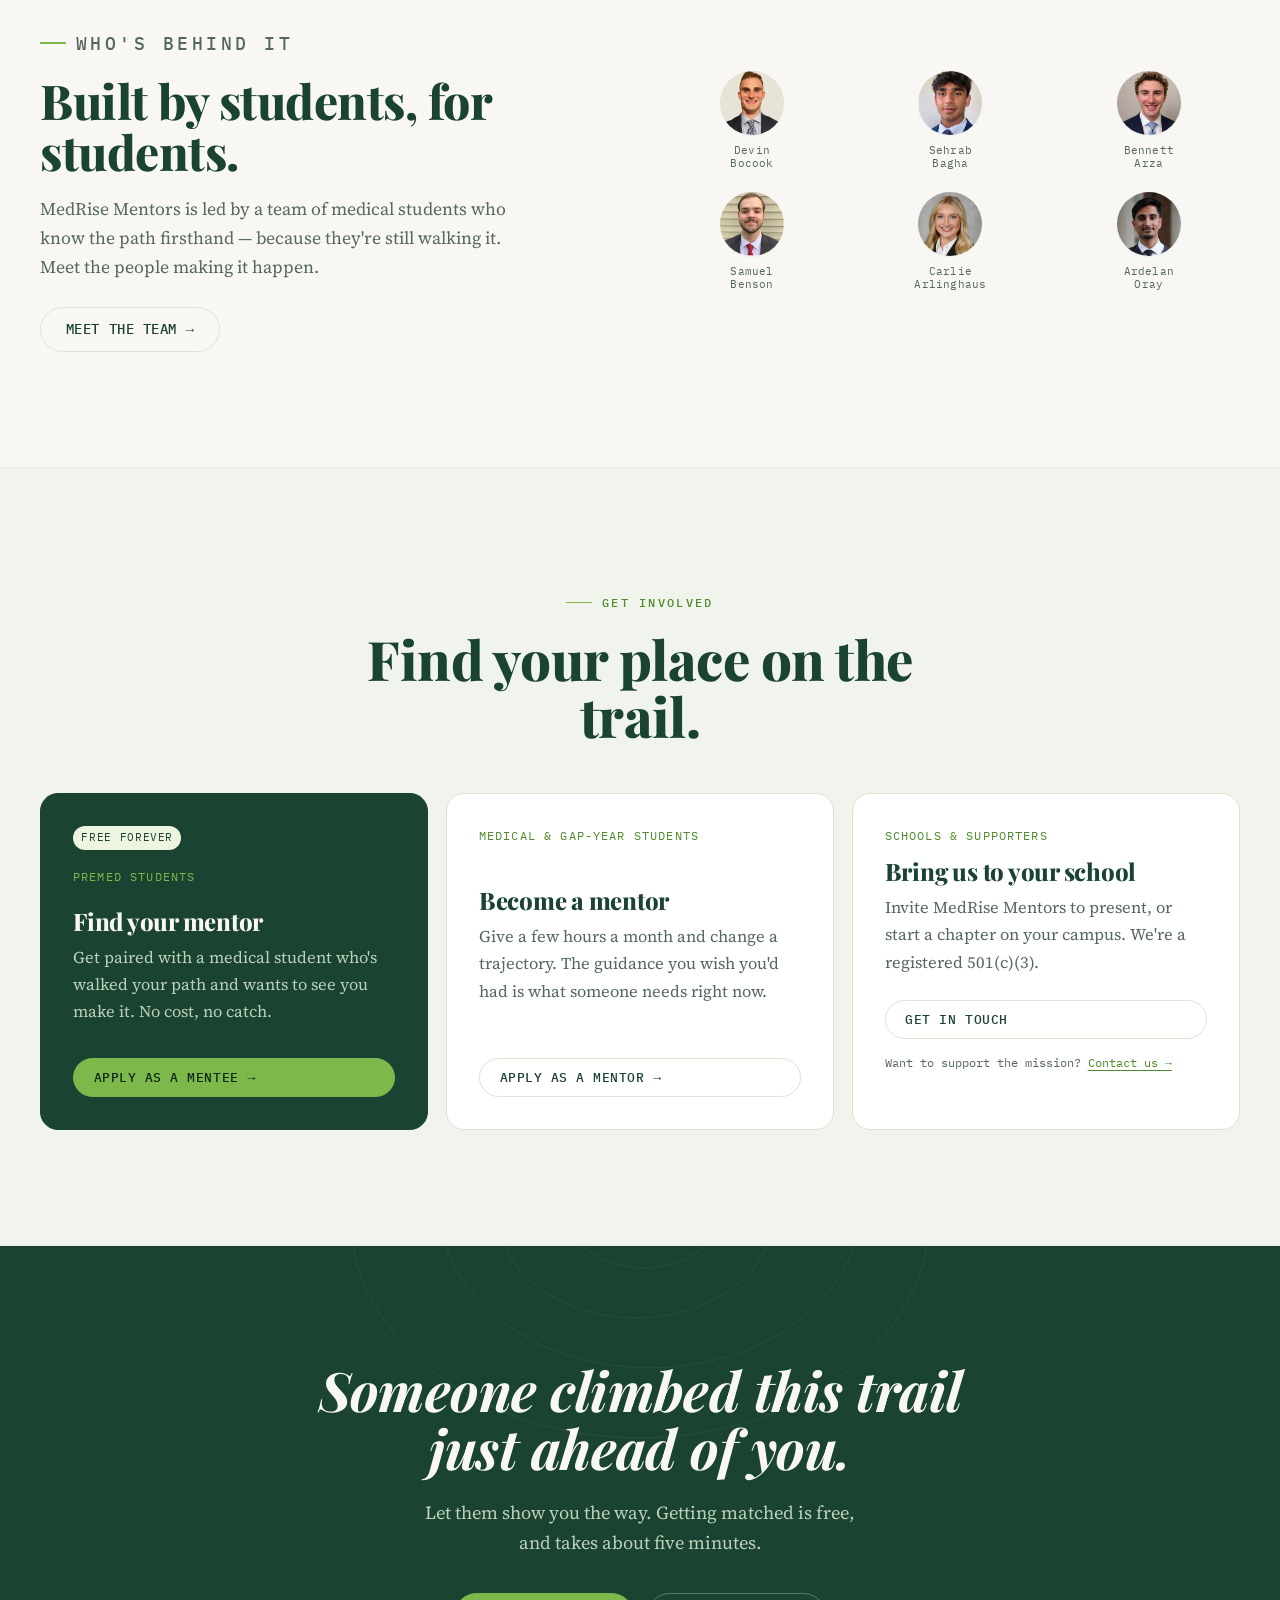
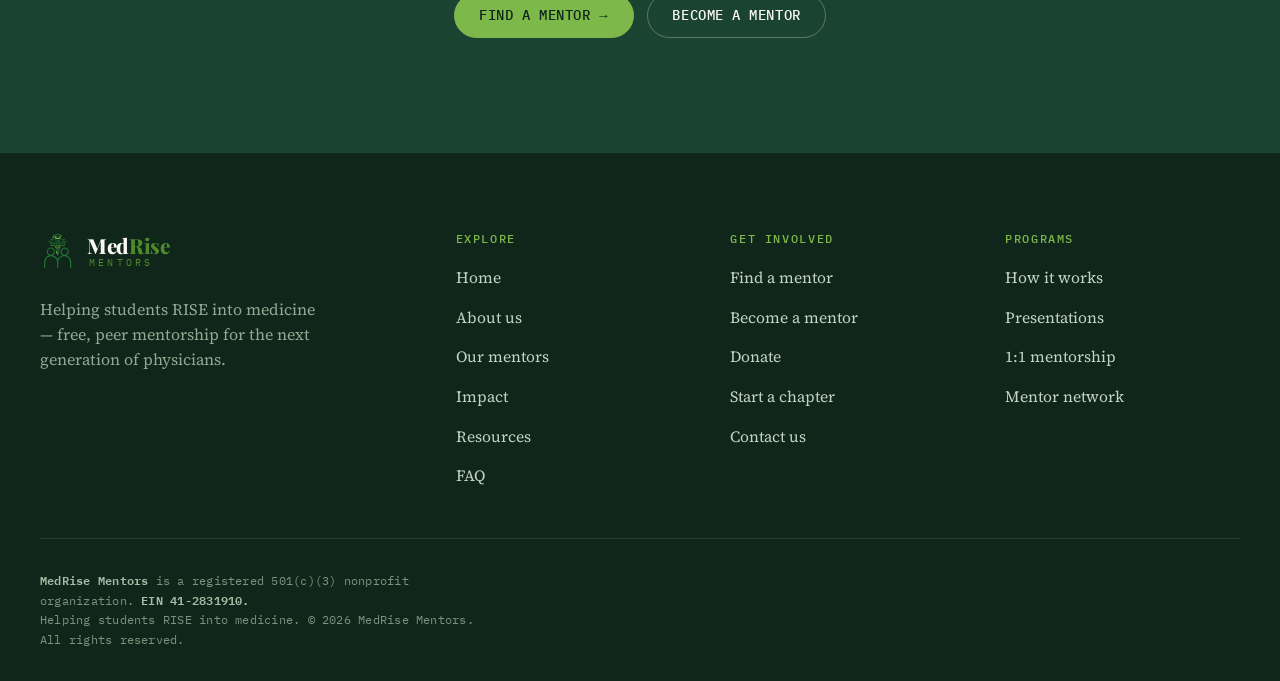
==== commit 7463f23a: "Add Louisiana to states reached; update count to 25 Co-Authored-By: Claude Opus 5.5 <noreply@anthrop" ====
--- a/index.html
+++ b/index.html
@@ -488,7 +488,7 @@
 </div>
 <header class="header"><div class="wrap"><nav class="nav" aria-label="Primary"><a class="brand" href="index.html" aria-label="MedRise Mentors home"><img class="mark" src="assets/logo-mark.svg" alt="" width="36" height="36" decoding="async"><span class="brand-text"><span class="name">Med<span class="nm-rise">Rise</span></span><span class="sub">Mentors</span></span></a><ul class="nav-links" id="navlinks"><li><a href="index.html" class="active" aria-current="page">Home</a></li><li><a href="about.html">About</a></li><li><a href="mentors.html">Our Mentors</a></li><li><a href="impact.html">Impact</a></li><li><a href="resources.html">Resources</a></li><li><a href="faq.html">FAQ</a></li><li><a class="btn btn-ghost" href="donate.html">Donate</a></li><li><a class="btn btn-primary" href="https://forms.gle/wayZXBWiD3tpWAMk7">Find a mentor</a></li><li><a class="btn btn-ghost" href="https://forms.gle/ACNCQ9VSMehtkLAf6">Become a mentor</a></li></ul><div class="nav-cta"><a class="btn btn-ghost" href="donate.html">Donate</a><a class="btn btn-primary" href="https://forms.gle/wayZXBWiD3tpWAMk7">Find a mentor <span class="arw">&rarr;</span></a><a class="btn btn-ghost" href="https://forms.gle/ACNCQ9VSMehtkLAf6">Become a mentor</a><button class="nav-toggle" id="navToggle" aria-label="Open menu" aria-expanded="false" aria-controls="navlinks"><span></span></button></div></nav></div></header>
 <main id="main">
-<section class="hero"><svg class="contours" viewBox="0 0 1440 720" preserveAspectRatio="xMaxYMid slice" aria-hidden="true"><g transform="translate(1080,300)"><ellipse class="peak" pathLength="1" cx="0" cy="0" rx="40" ry="30"/><ellipse pathLength="1" cx="6" cy="4" rx="95" ry="74"/><ellipse pathLength="1" cx="-4" cy="10" rx="165" ry="128"/><ellipse pathLength="1" cx="14" cy="6" rx="245" ry="188"/><ellipse pathLength="1" cx="-2" cy="18" rx="335" ry="256"/><ellipse pathLength="1" cx="22" cy="12" rx="435" ry="330"/><ellipse pathLength="1" cx="6" cy="26" rx="545" ry="410"/><ellipse pathLength="1" cx="30" cy="20" rx="665" ry="498"/></g></svg><div class="wrap"><div class="hero-inner"><p class="eyebrow">501(c)(3) nonprofit &middot; Peer mentorship</p><h1>The climb into medicine is steep.<br><span class="ital">No one should make it alone.</span></h1><p class="sub">MedRise Mentors pairs premed students with medical students who stood exactly where they are now — one step ahead on the same trail. Free presentations, individual mentorship, and clear guidance for the students who need it most.</p><div class="hero-actions"><a class="btn btn-primary btn-lg" href="https://forms.gle/wayZXBWiD3tpWAMk7">Find a mentor <span class="arw">&rarr;</span></a><a class="btn btn-ghost btn-lg" href="https://forms.gle/ACNCQ9VSMehtkLAf6">Become a mentor</a></div><div class="trust"><span><span class="dot"></span><b>60 medical-student mentors</b></span><span>Active on <b>3 chapters</b></span><span>Students reached across <b>24 states</b> &amp; <b>2 countries</b></span></div></div></div></section><section class="section overview" id="overview"><svg class="contours2" viewBox="0 0 600 600" aria-hidden="true"><g transform="translate(340,240)"><ellipse class="peak" cx="0" cy="0" rx="30" ry="24"/><ellipse cx="4" cy="4" rx="80" ry="62"/><ellipse cx="-4" cy="8" rx="140" ry="108"/><ellipse cx="10" cy="6" rx="210" ry="160"/><ellipse cx="0" cy="14" rx="290" ry="222"/></g></svg><div class="wrap"><div class="section-head reveal"><p class="eyebrow">Watch our story</p><h2>Meet MedRise Mentors.</h2><p class="lede" style="margin-top:1.1rem">A closer look at who we are, why we exist, and how peer mentorship helps students rise into medicine.</p></div><div class="overview-frame reveal" data-d="1"><video controls preload="none" playsinline poster="assets/video/overview-poster.svg" aria-label="MedRise Mentors overview video"><source src="assets/video/medrise-overview.mp4" type="video/mp4">Your browser doesn't support embedded video. <a href="assets/video/medrise-overview.mp4" style="color:var(--lime)">Download the overview video</a> instead.</video><button class="video-play" type="button" aria-label="Play the MedRise Mentors overview video"></button></div></div></section><section class="section tint" id="mission"><div class="wrap"><div class="mission-grid"><div class="mission-body reveal"><p class="eyebrow">Why we exist</p><h2 class="h-lg">Talent is everywhere. The map to medicine isn't.</h2><p style="margin-top:1.4rem">The path into medicine rewards insider knowledge — which experiences count, how to read an application cycle, what a competitive story looks like. <strong>Students without connections in medicine too often navigate it blind,</strong> piecing together conflicting advice from forums like Reddit and Student Doctor Network.</p><p>MedRise Mentors removes those barriers with the people best positioned to help: medical students who walked the same road a few years earlier, and remember exactly how it felt.</p><p class="pullnote">No student should have to figure this journey out alone.</p></div><div class="reveal" data-d="2"><div class="mini-stats"><div class="cell"><div class="num">1:1</div><div class="lbl">Mentee to medical-student mentor</div></div><div class="cell"><div class="num">$0</div><div class="lbl">Cost to every student, always</div></div><div class="cell"><div class="num">Every<br>stage</div><div class="lbl">High school through undergrad applicants</div></div><div class="cell"><div class="num">A&nbsp;colleague</div><div class="lbl">Someone who works with you, not for you</div></div></div></div></div></div></section><section class="section" id="do"><div class="wrap"><div class="section-head reveal"><p class="eyebrow">What we do</p><h2 class="h-lg">Two ways we help students rise.</h2><p class="lede" style="margin-top:1.1rem">MedRise Mentors delivers engaging presentations to schools and pairs students one-on-one with medical-student mentors — backed by free resources for every step.</p></div><div class="do-grid"><div class="feat reveal" data-d="0"><div class="ico"><svg viewBox="0 0 24 24"><path d="M3 5h13v10H8l-4 3v-3H3zM19 8h2v8l-3 2v-2h-1"/></svg></div><h3>Engaging presentations</h3><p>We visit high schools and universities to demystify the premed path — personal statements, extracurriculars, interviews, and what a competitive application really takes.</p></div>
+<section class="hero"><svg class="contours" viewBox="0 0 1440 720" preserveAspectRatio="xMaxYMid slice" aria-hidden="true"><g transform="translate(1080,300)"><ellipse class="peak" pathLength="1" cx="0" cy="0" rx="40" ry="30"/><ellipse pathLength="1" cx="6" cy="4" rx="95" ry="74"/><ellipse pathLength="1" cx="-4" cy="10" rx="165" ry="128"/><ellipse pathLength="1" cx="14" cy="6" rx="245" ry="188"/><ellipse pathLength="1" cx="-2" cy="18" rx="335" ry="256"/><ellipse pathLength="1" cx="22" cy="12" rx="435" ry="330"/><ellipse pathLength="1" cx="6" cy="26" rx="545" ry="410"/><ellipse pathLength="1" cx="30" cy="20" rx="665" ry="498"/></g></svg><div class="wrap"><div class="hero-inner"><p class="eyebrow">501(c)(3) nonprofit &middot; Peer mentorship</p><h1>The climb into medicine is steep.<br><span class="ital">No one should make it alone.</span></h1><p class="sub">MedRise Mentors pairs premed students with medical students who stood exactly where they are now — one step ahead on the same trail. Free presentations, individual mentorship, and clear guidance for the students who need it most.</p><div class="hero-actions"><a class="btn btn-primary btn-lg" href="https://forms.gle/wayZXBWiD3tpWAMk7">Find a mentor <span class="arw">&rarr;</span></a><a class="btn btn-ghost btn-lg" href="https://forms.gle/ACNCQ9VSMehtkLAf6">Become a mentor</a></div><div class="trust"><span><span class="dot"></span><b>60 medical-student mentors</b></span><span>Active on <b>3 chapters</b></span><span>Students reached across <b>25 states</b> &amp; <b>2 countries</b></span></div></div></div></section><section class="section overview" id="overview"><svg class="contours2" viewBox="0 0 600 600" aria-hidden="true"><g transform="translate(340,240)"><ellipse class="peak" cx="0" cy="0" rx="30" ry="24"/><ellipse cx="4" cy="4" rx="80" ry="62"/><ellipse cx="-4" cy="8" rx="140" ry="108"/><ellipse cx="10" cy="6" rx="210" ry="160"/><ellipse cx="0" cy="14" rx="290" ry="222"/></g></svg><div class="wrap"><div class="section-head reveal"><p class="eyebrow">Watch our story</p><h2>Meet MedRise Mentors.</h2><p class="lede" style="margin-top:1.1rem">A closer look at who we are, why we exist, and how peer mentorship helps students rise into medicine.</p></div><div class="overview-frame reveal" data-d="1"><video controls preload="none" playsinline poster="assets/video/overview-poster.svg" aria-label="MedRise Mentors overview video"><source src="assets/video/medrise-overview.mp4" type="video/mp4">Your browser doesn't support embedded video. <a href="assets/video/medrise-overview.mp4" style="color:var(--lime)">Download the overview video</a> instead.</video><button class="video-play" type="button" aria-label="Play the MedRise Mentors overview video"></button></div></div></section><section class="section tint" id="mission"><div class="wrap"><div class="mission-grid"><div class="mission-body reveal"><p class="eyebrow">Why we exist</p><h2 class="h-lg">Talent is everywhere. The map to medicine isn't.</h2><p style="margin-top:1.4rem">The path into medicine rewards insider knowledge — which experiences count, how to read an application cycle, what a competitive story looks like. <strong>Students without connections in medicine too often navigate it blind,</strong> piecing together conflicting advice from forums like Reddit and Student Doctor Network.</p><p>MedRise Mentors removes those barriers with the people best positioned to help: medical students who walked the same road a few years earlier, and remember exactly how it felt.</p><p class="pullnote">No student should have to figure this journey out alone.</p></div><div class="reveal" data-d="2"><div class="mini-stats"><div class="cell"><div class="num">1:1</div><div class="lbl">Mentee to medical-student mentor</div></div><div class="cell"><div class="num">$0</div><div class="lbl">Cost to every student, always</div></div><div class="cell"><div class="num">Every<br>stage</div><div class="lbl">High school through undergrad applicants</div></div><div class="cell"><div class="num">A&nbsp;colleague</div><div class="lbl">Someone who works with you, not for you</div></div></div></div></div></div></section><section class="section" id="do"><div class="wrap"><div class="section-head reveal"><p class="eyebrow">What we do</p><h2 class="h-lg">Two ways we help students rise.</h2><p class="lede" style="margin-top:1.1rem">MedRise Mentors delivers engaging presentations to schools and pairs students one-on-one with medical-student mentors — backed by free resources for every step.</p></div><div class="do-grid"><div class="feat reveal" data-d="0"><div class="ico"><svg viewBox="0 0 24 24"><path d="M3 5h13v10H8l-4 3v-3H3zM19 8h2v8l-3 2v-2h-1"/></svg></div><h3>Engaging presentations</h3><p>We visit high schools and universities to demystify the premed path — personal statements, extracurriculars, interviews, and what a competitive application really takes.</p></div>
 <div class="feat reveal" data-d="1"><div class="ico"><svg viewBox="0 0 24 24"><circle cx="7" cy="7" r="3"/><circle cx="17" cy="17" r="3"/><path d="M10 7h4a3 3 0 0 1 3 3v4M7 10v4a3 3 0 0 0 3 3h4"/></svg></div><h3>1:1 longitudinal mentorship</h3><p>Every mentee is paired with a medical-student mentor for ongoing, personal guidance through the whole journey — not a one-time chat.</p></div>
 <div class="feat reveal" data-d="2"><div class="ico"><svg viewBox="0 0 24 24"><path d="M4 5a2 2 0 0 1 2-2h5v16H6a2 2 0 0 0-2 2zM20 5a2 2 0 0 0-2-2h-5v16h5a2 2 0 0 1 2 2z"/></svg></div><h3>Application guidance</h3><p>From building your extracurricular profile to interview prep and a compelling personal statement — practical help where it counts most.</p></div>
 <div class="feat reveal" data-d="3"><div class="ico"><svg viewBox="0 0 24 24"><path d="M12 2l9 5-9 5-9-5zM3 12l9 5 9-5M3 17l9 5 9-5"/></svg></div><h3>Free resources</h3><p>A growing library of vetted guides for premeds and medical students — open to everyone, at no cost.</p></div>
@@ -499,9 +499,9 @@
 <div class="step reveal"><div class="node">04</div><div><h3>Rise, together</h3><p>Longitudinal support through coursework, the MCAT, applications, and interviews — all the way to the acceptance letter.</p></div></div></div></div></section><section class="section rise" id="framework"><svg class="contours2" viewBox="0 0 600 600" aria-hidden="true"><g transform="translate(340,240)"><ellipse class="peak" cx="0" cy="0" rx="30" ry="24"/><ellipse cx="4" cy="4" rx="80" ry="62"/><ellipse cx="-4" cy="8" rx="140" ry="108"/><ellipse cx="10" cy="6" rx="210" ry="160"/><ellipse cx="0" cy="14" rx="290" ry="222"/></g></svg><div class="wrap"><div class="section-head reveal"><p class="eyebrow">Our framework</p><h2>Mentorship with a method: <em style="font-style:italic;color:var(--lime)">RISE</em></h2><p class="lede" style="margin-top:1.1rem">Every MedRise Mentors match runs on the same four commitments — the difference between a name on a list and a mentor who shows up.</p></div><div class="rise-grid"><div class="pillar reveal" data-d="0"><div class="letter">R</div><div class="pname">Relationships</div><p>Peer mentor connections built on trust, not transactions — mentors who genuinely remember the climb.</p></div>
 <div class="pillar reveal" data-d="1"><div class="letter">I</div><div class="pname">Insight</div><p>Lived, current guidance from students inside the process today — not advice from a decade ago.</p></div>
 <div class="pillar reveal" data-d="2"><div class="letter">S</div><div class="pname">Support</div><p>Structured, longitudinal mentorship that stays with you between milestones.</p></div>
-<div class="pillar reveal" data-d="3"><div class="letter">E</div><div class="pname">Empowerment</div><p>The confidence and clarity to own your path — and one day, to reach back and pull someone up.</p></div></div></div></section><section class="section" id="impact-teaser"><div class="wrap"><div class="section-head reveal"><p class="eyebrow">Our impact</p><h2 class="h-lg">Measurable gains, real momentum.</h2><p class="lede" style="margin-top:1.1rem">Pre- and post-presentation surveys show significant jumps in students' knowledge and confidence about applying to medical school — rated on a 1–10 scale.</p></div><div class="stats-grid"><div class="stat reveal"><div class="big" data-count="60">0</div><div class="lbl">Medical-student mentors</div></div><div class="stat reveal" data-d="1"><div class="big" data-count="3">0</div><div class="lbl">Active chapters</div></div><div class="stat reveal" data-d="2"><div class="big" data-count="24">0</div><div class="lbl">States reached</div></div><div class="stat goal reveal" data-d="3"><div class="big">$0</div><div class="lbl">Cost to students, always</div></div></div><div class="reveal" style="margin-top:2rem"><a class="btn btn-ghost btn-lg" href="impact.html">See our full impact <span class="arw">&rarr;</span></a></div></div></section><section class="section tint" id="chapters"><div class="wrap"><div class="section-head reveal"><p class="eyebrow">Where we are</p><h2 class="h-lg">Chapters taking root — with reach that's already national.</h2><p class="lede" style="margin-top:1.1rem">MedRise Mentors chapters plant peer mentorship where it's needed most, while our presentations and mentors reach students far beyond campus.</p></div><div class="chap-grid"><div class="chap reveal" data-d="0"><span class="pin"><svg viewBox="0 0 24 24"><path d="M12 21s7-5.5 7-11a7 7 0 1 0-14 0c0 5.5 7 11 7 11z"/><circle cx="12" cy="10" r="2.4"/></svg></span><span class="term">Active chapter</span><h3>Rhodes College</h3><p class="loc">Memphis, TN</p></div>
+<div class="pillar reveal" data-d="3"><div class="letter">E</div><div class="pname">Empowerment</div><p>The confidence and clarity to own your path — and one day, to reach back and pull someone up.</p></div></div></div></section><section class="section" id="impact-teaser"><div class="wrap"><div class="section-head reveal"><p class="eyebrow">Our impact</p><h2 class="h-lg">Measurable gains, real momentum.</h2><p class="lede" style="margin-top:1.1rem">Pre- and post-presentation surveys show significant jumps in students' knowledge and confidence about applying to medical school — rated on a 1–10 scale.</p></div><div class="stats-grid"><div class="stat reveal"><div class="big" data-count="60">0</div><div class="lbl">Medical-student mentors</div></div><div class="stat reveal" data-d="1"><div class="big" data-count="3">0</div><div class="lbl">Active chapters</div></div><div class="stat reveal" data-d="2"><div class="big" data-count="25">0</div><div class="lbl">States reached</div></div><div class="stat goal reveal" data-d="3"><div class="big">$0</div><div class="lbl">Cost to students, always</div></div></div><div class="reveal" style="margin-top:2rem"><a class="btn btn-ghost btn-lg" href="impact.html">See our full impact <span class="arw">&rarr;</span></a></div></div></section><section class="section tint" id="chapters"><div class="wrap"><div class="section-head reveal"><p class="eyebrow">Where we are</p><h2 class="h-lg">Chapters taking root — with reach that's already national.</h2><p class="lede" style="margin-top:1.1rem">MedRise Mentors chapters plant peer mentorship where it's needed most, while our presentations and mentors reach students far beyond campus.</p></div><div class="chap-grid"><div class="chap reveal" data-d="0"><span class="pin"><svg viewBox="0 0 24 24"><path d="M12 21s7-5.5 7-11a7 7 0 1 0-14 0c0 5.5 7 11 7 11z"/><circle cx="12" cy="10" r="2.4"/></svg></span><span class="term">Active chapter</span><h3>Rhodes College</h3><p class="loc">Memphis, TN</p></div>
 <div class="chap reveal" data-d="1"><span class="pin"><svg viewBox="0 0 24 24"><path d="M12 21s7-5.5 7-11a7 7 0 1 0-14 0c0 5.5 7 11 7 11z"/><circle cx="12" cy="10" r="2.4"/></svg></span><span class="term">Active chapter</span><h3>University of Tennessee</h3><p class="loc">Knoxville, TN</p></div>
-<div class="chap reveal" data-d="2"><span class="pin"><svg viewBox="0 0 24 24"><path d="M12 21s7-5.5 7-11a7 7 0 1 0-14 0c0 5.5 7 11 7 11z"/><circle cx="12" cy="10" r="2.4"/></svg></span><span class="term">Active chapter</span><h3>University of Memphis</h3><p class="loc">Memphis, TN</p></div><div class="chap next reveal" data-d="3"><h3>Your campus next?</h3><p class="loc" style="margin-top:.6rem">Bring MedRise Mentors to your school. <a href="mailto:medrmentors@gmail.com" style="color:var(--lime-deep);text-decoration:underline;text-underline-offset:3px">Start a chapter &rarr;</a></p></div></div><div class="states-band reveal"><div class="reach-head"><p class="reach-kicker">National reach &mdash; now international</p><div class="reach-stats"><div class="reach-stat"><b>24</b><span>States reached</span></div><span class="reach-sep" aria-hidden="true"></span><div class="reach-stat"><b>2</b><span>Countries &middot; U.S. &amp; Canada</span></div></div></div><div class="reach-states"><span>AL</span><span>AZ</span><span>CA</span><span>CO</span><span>CT</span><span>FL</span><span>GA</span><span>IA</span><span>IL</span><span>IN</span><span>KS</span><span>KY</span><span>MD</span><span>MS</span><span>NC</span><span>NJ</span><span>NY</span><span>OH</span><span>OK</span><span>TN</span><span>TX</span><span>WA</span><span>WI</span><span>WV</span></div></div></div></section><section class="section" id="team-teaser"><div class="wrap"><div class="teaser"><div class="reveal"><p class="eyebrow">Who's behind it</p><h2>Built by students, for students.</h2><p>MedRise Mentors is led by a team of medical students who know the path firsthand — because they're still walking it. Meet the people making it happen.</p><div style="margin-top:1.6rem"><a class="btn btn-ghost btn-lg" href="about.html">Meet the team <span class="arw">&rarr;</span></a></div></div><div class="reveal" data-d="2"><div class="avatar-row"><div class="mini-person"><img class="mini-av" src="assets/team/devin-bocook.png" alt="Devin Bocook" data-initials="DB" data-bg="#1b4332"><div class="mn">Devin<br>Bocook</div></div>
+<div class="chap reveal" data-d="2"><span class="pin"><svg viewBox="0 0 24 24"><path d="M12 21s7-5.5 7-11a7 7 0 1 0-14 0c0 5.5 7 11 7 11z"/><circle cx="12" cy="10" r="2.4"/></svg></span><span class="term">Active chapter</span><h3>University of Memphis</h3><p class="loc">Memphis, TN</p></div><div class="chap next reveal" data-d="3"><h3>Your campus next?</h3><p class="loc" style="margin-top:.6rem">Bring MedRise Mentors to your school. <a href="mailto:medrmentors@gmail.com" style="color:var(--lime-deep);text-decoration:underline;text-underline-offset:3px">Start a chapter &rarr;</a></p></div></div><div class="states-band reveal"><div class="reach-head"><p class="reach-kicker">National reach &mdash; now international</p><div class="reach-stats"><div class="reach-stat"><b>25</b><span>States reached</span></div><span class="reach-sep" aria-hidden="true"></span><div class="reach-stat"><b>2</b><span>Countries &middot; U.S. &amp; Canada</span></div></div></div><div class="reach-states"><span>AL</span><span>AZ</span><span>CA</span><span>CO</span><span>CT</span><span>FL</span><span>GA</span><span>IA</span><span>IL</span><span>IN</span><span>KS</span><span>KY</span><span>LA</span><span>MD</span><span>MS</span><span>NC</span><span>NJ</span><span>NY</span><span>OH</span><span>OK</span><span>TN</span><span>TX</span><span>WA</span><span>WI</span><span>WV</span></div></div></div></section><section class="section" id="team-teaser"><div class="wrap"><div class="teaser"><div class="reveal"><p class="eyebrow">Who's behind it</p><h2>Built by students, for students.</h2><p>MedRise Mentors is led by a team of medical students who know the path firsthand — because they're still walking it. Meet the people making it happen.</p><div style="margin-top:1.6rem"><a class="btn btn-ghost btn-lg" href="about.html">Meet the team <span class="arw">&rarr;</span></a></div></div><div class="reveal" data-d="2"><div class="avatar-row"><div class="mini-person"><img class="mini-av" src="assets/team/devin-bocook.png" alt="Devin Bocook" data-initials="DB" data-bg="#1b4332"><div class="mn">Devin<br>Bocook</div></div>
 <div class="mini-person"><img class="mini-av" src="assets/team/sehrab-bagha.png" alt="Sehrab Bagha" data-initials="SB" data-bg="#3a7350"><div class="mn">Sehrab<br>Bagha</div></div>
 <div class="mini-person"><img class="mini-av" src="assets/team/bennett-arza.png" alt="Bennett Arza" data-initials="BA" data-bg="#4f8a2c"><div class="mn">Bennett<br>Arza</div></div>
 <div class="mini-person"><img class="mini-av" src="assets/team/samuel-benson.png" alt="Samuel Benson" data-initials="SB" data-bg="#245239"><div class="mn">Samuel<br>Benson</div></div>
